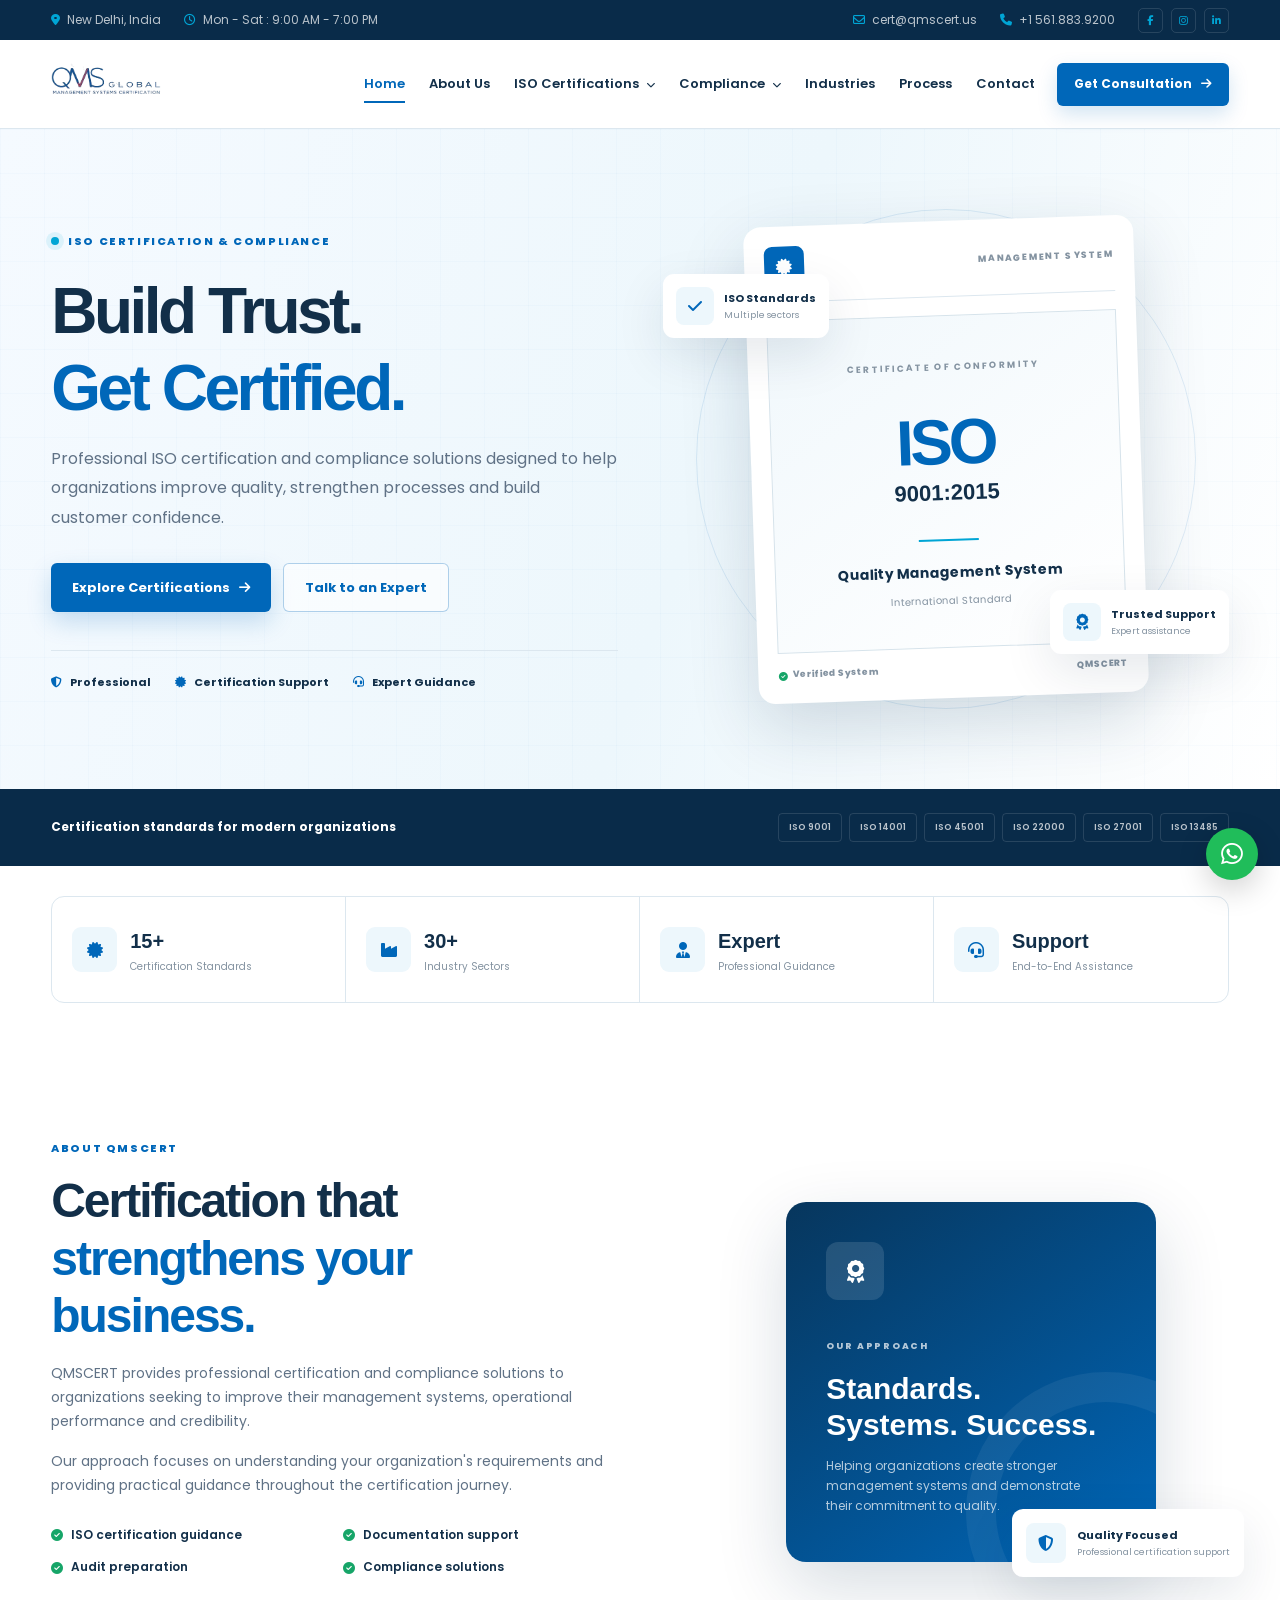
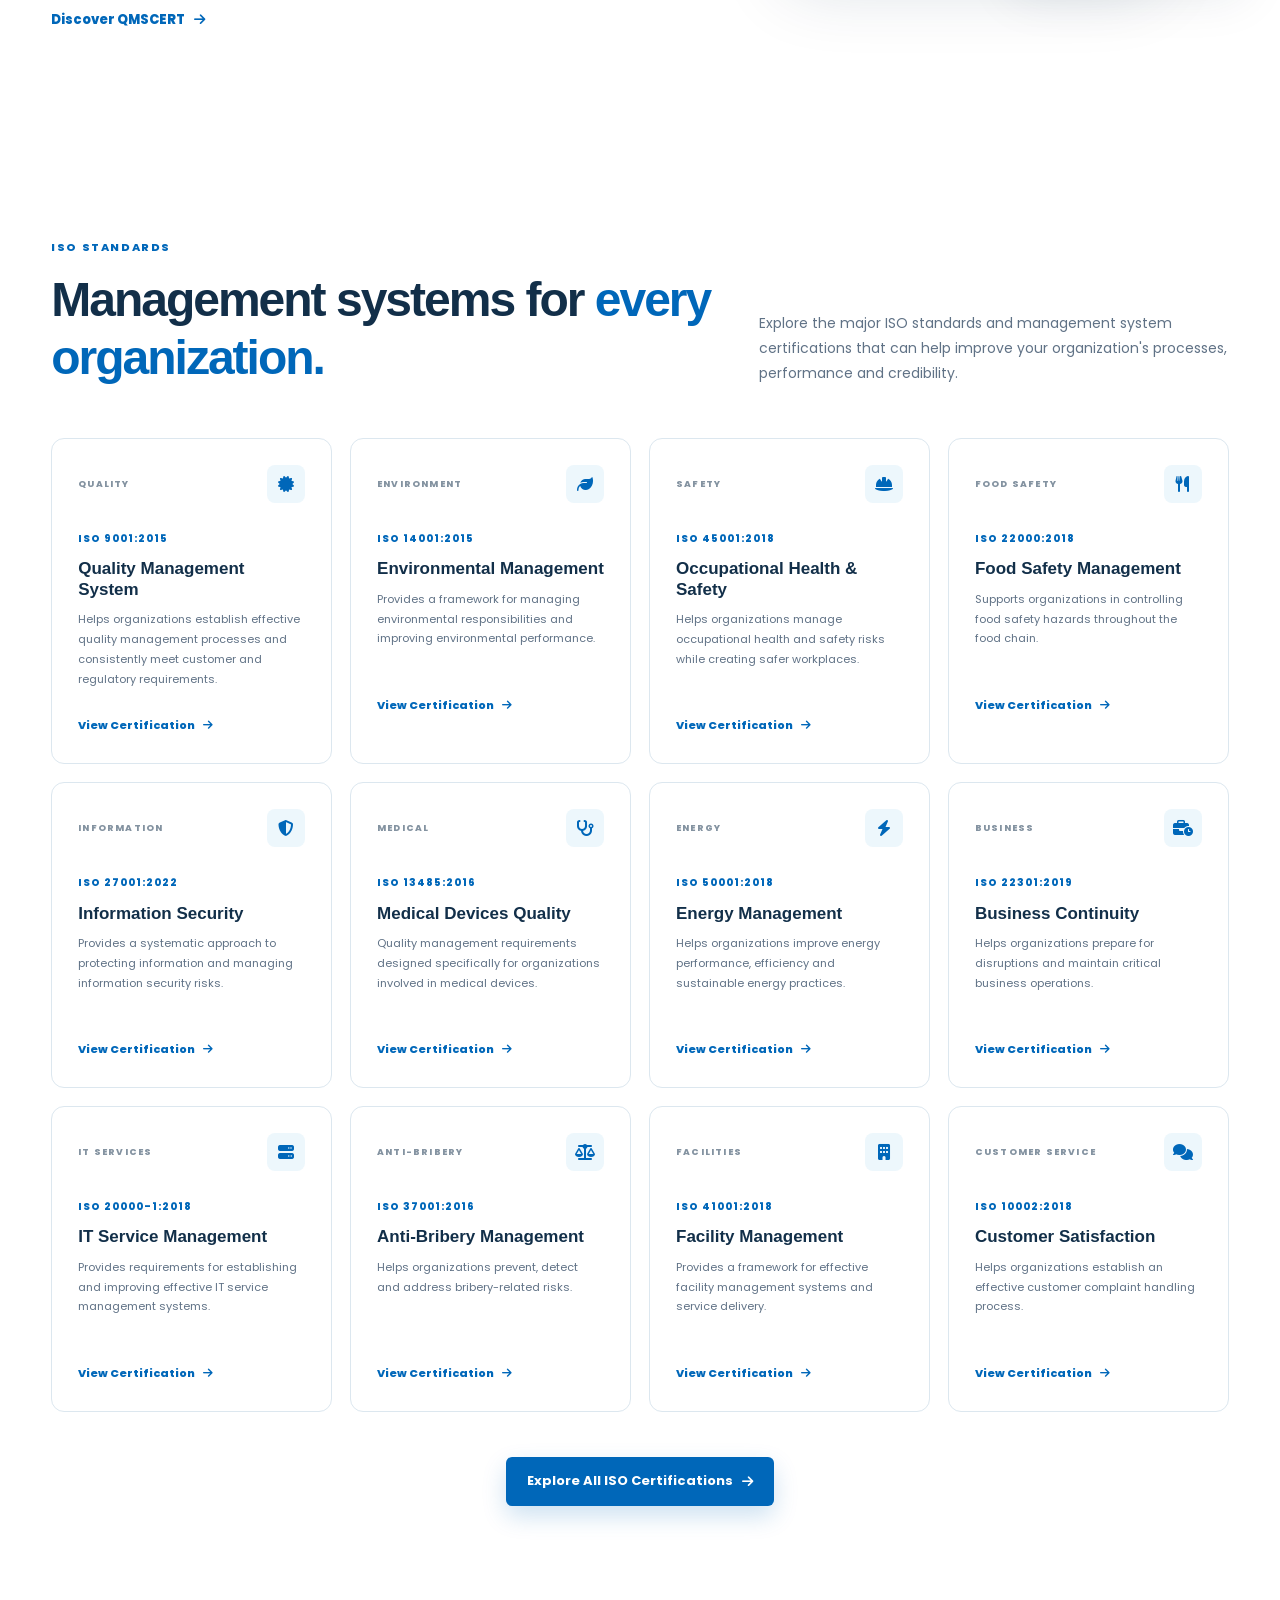
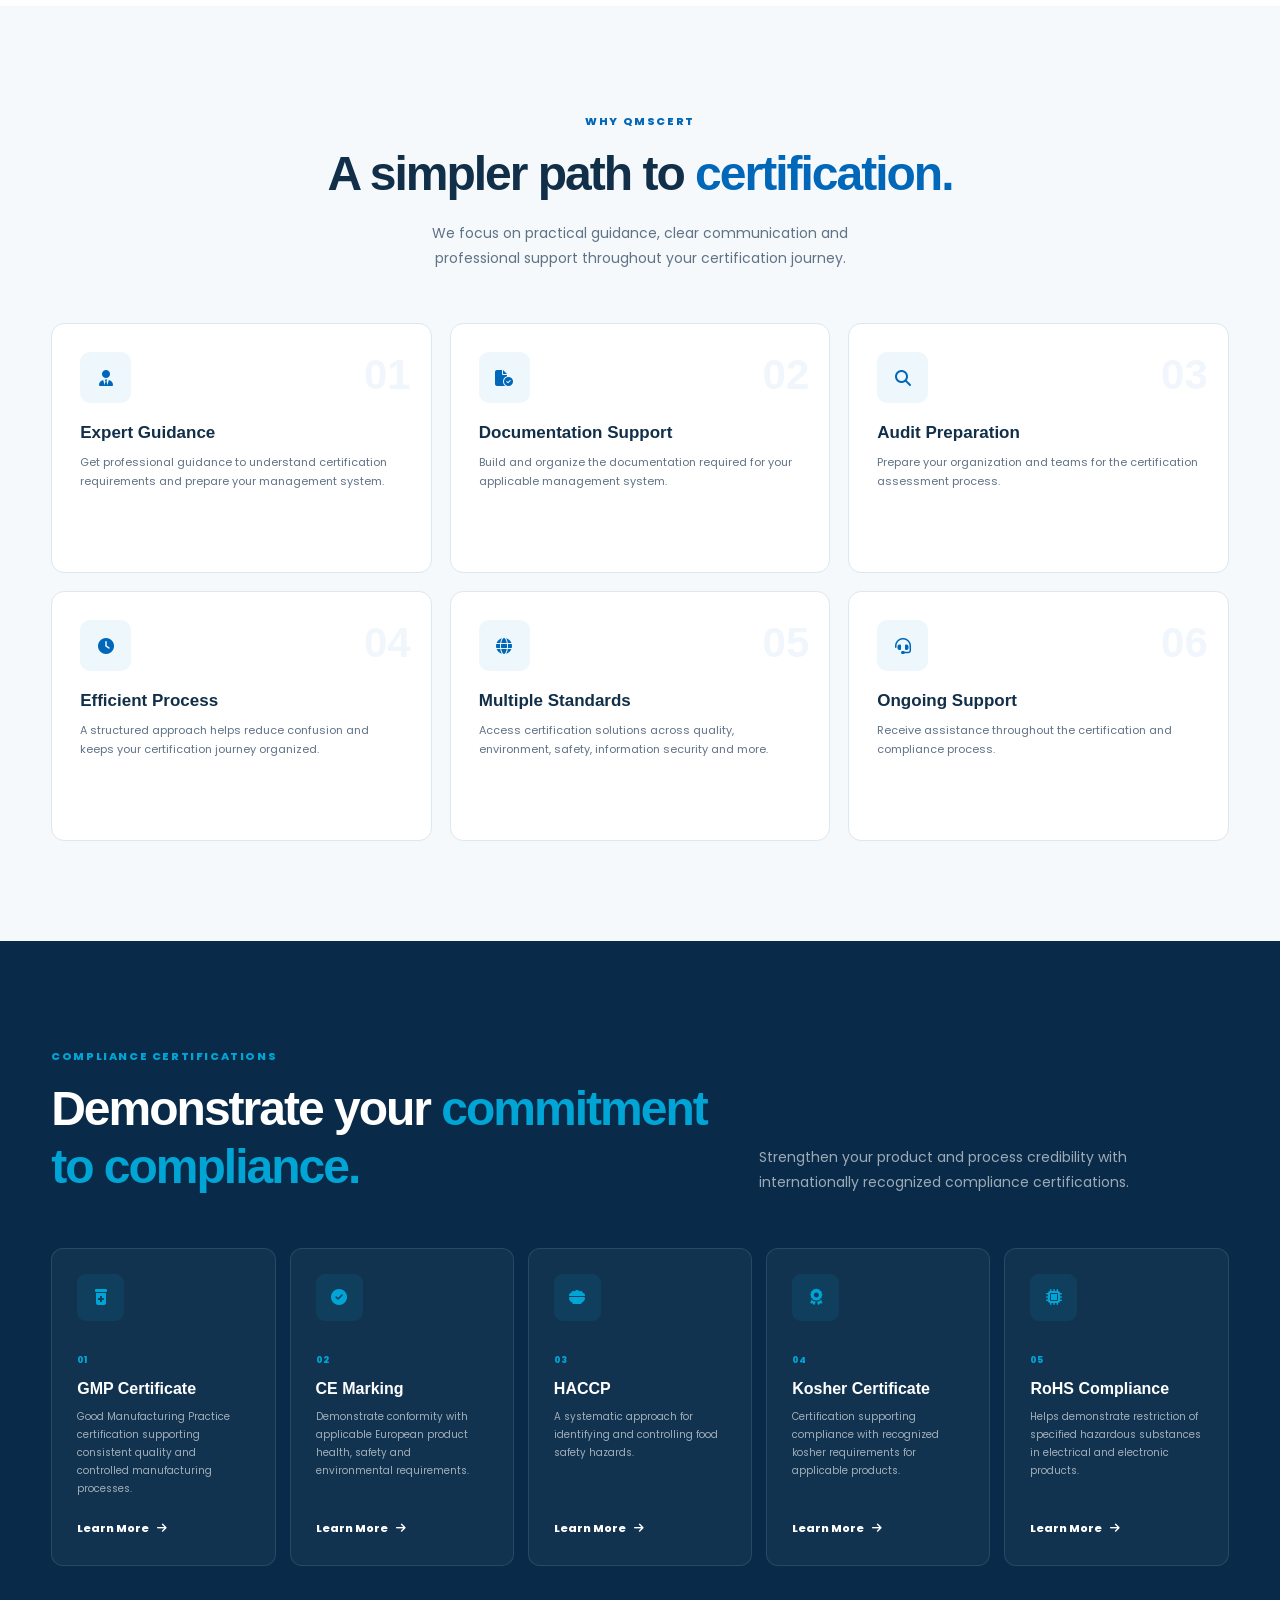
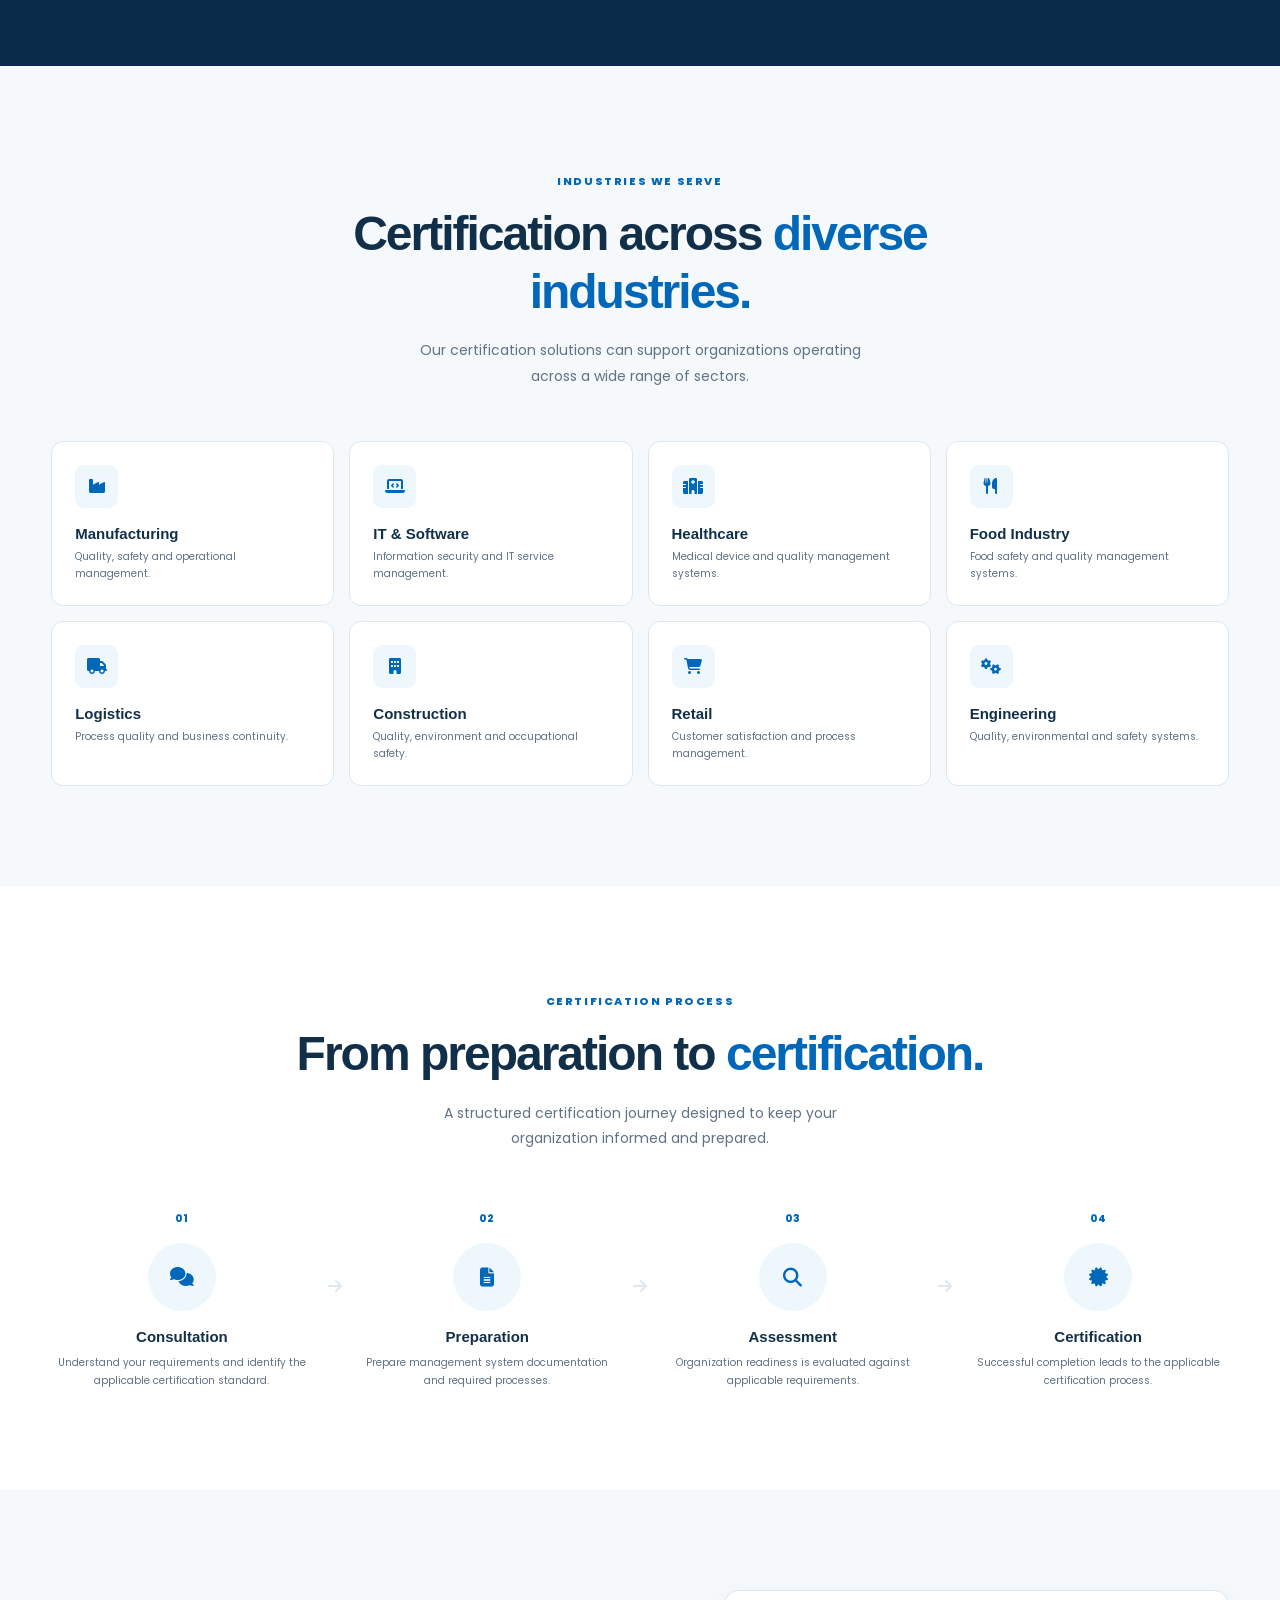
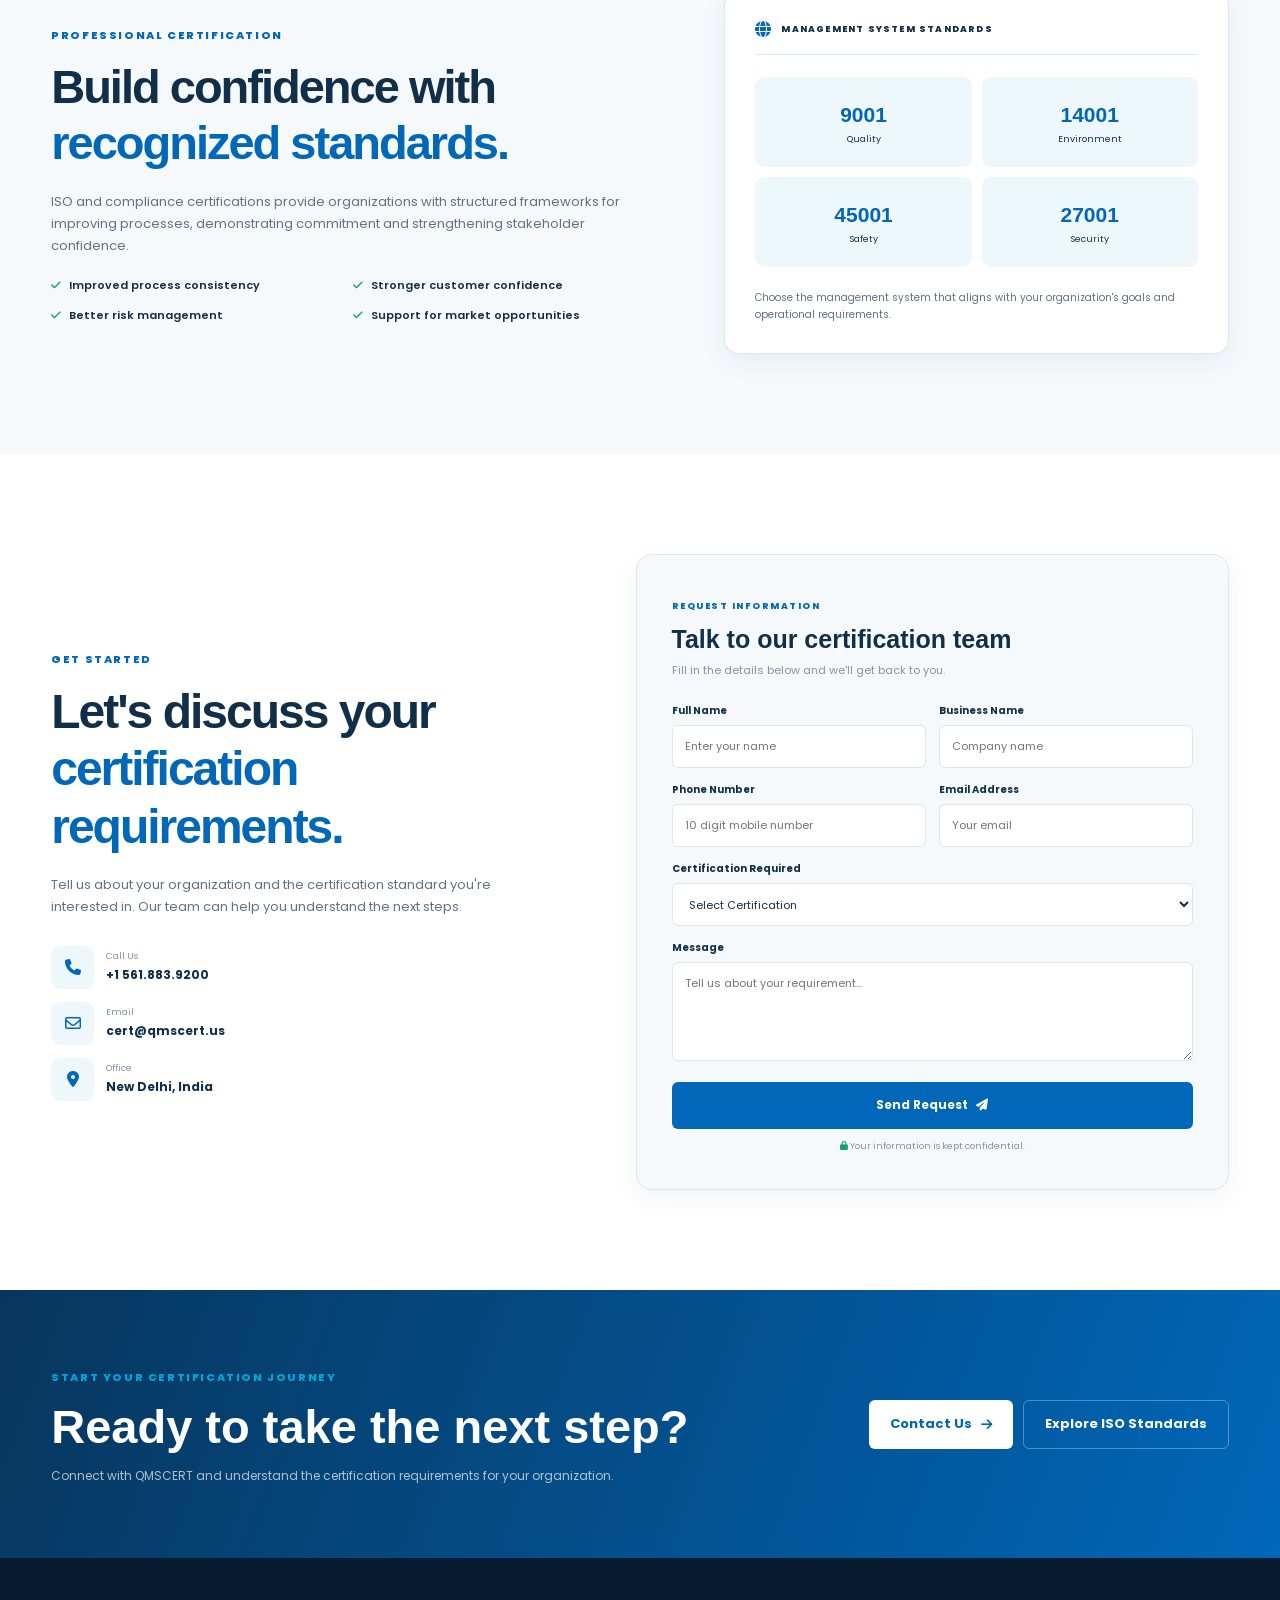
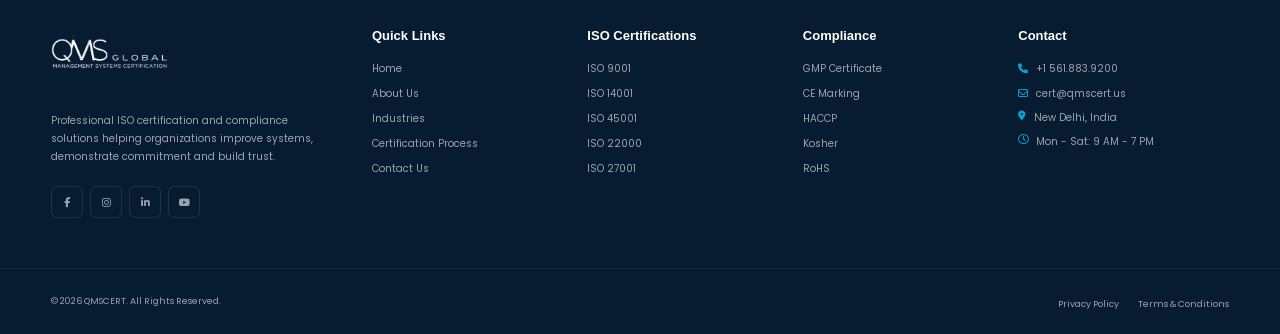
==== index.html @ ec342d56 "qmscert website" ====
<!doctype html>
<html lang="en">

<head>
  <meta charset="UTF-8" />
  <meta name="viewport" content="width=device-width, initial-scale=1.0" />

  <title>QMSCERT | ISO Certification Services</title>

  <meta name="description"
    content="QMSCERT provides professional ISO certification and compliance certification services for organizations across industries." />

  <!-- Google Fonts - Poppins -->
  <link rel="preconnect" href="https://fonts.googleapis.com" />
  <link rel="preconnect" href="https://fonts.gstatic.com" crossorigin />

  <link
    href="https://fonts.googleapis.com/css2?family=Poppins:wght@300;400;500;600;700;800&display=swap"
    rel="stylesheet"
  />

  <!-- Font Awesome -->
  <link rel="stylesheet" href="https://cdnjs.cloudflare.com/ajax/libs/font-awesome/6.6.0/css/all.min.css" />

  <!-- CSS -->
  <link rel="stylesheet" href="css/style.css" />
</head>

<body>
  <!-- =====================================================
     TOP BAR
===================================================== -->

  <div class="topbar">
    <div class="container topbar-inner">
      <div class="topbar-left">
        <span>
          <i class="fa-solid fa-location-dot"></i>
          New Delhi, India
        </span>

        <span>
          <i class="fa-regular fa-clock"></i>
          Mon - Sat : 9:00 AM - 7:00 PM
        </span>
      </div>

      <div class="topbar-right">
        <a href="mailto:cert@qmscert.us">
          <i class="fa-regular fa-envelope"></i>
          cert@qmscert.us
        </a>

        <a href="tel:+1561.883.9200">
          <i class="fa-solid fa-phone"></i>
          +1 561.883.9200
        </a>

        <div class="social-links">
          <a href="#"><i class="fa-brands fa-facebook-f"></i></a>
          <a href="#"><i class="fa-brands fa-instagram"></i></a>
          <a href="#"><i class="fa-brands fa-linkedin-in"></i></a>
        </div>
      </div>
    </div>
  </div>

  <!-- =====================================================
     HEADER
===================================================== -->

  <header class="header">
    <div class="container navbar">
      <!-- LOGO IMAGE ONLY -->
      <a href="index.html" class="brand">
        <img src="images/logo.png" alt="QMSCERT" />
      </a>

      <!-- DESKTOP NAVIGATION -->

      <nav class="nav-menu" id="navMenu">
        <a href="index.html" class="nav-link active"> Home </a>

        <a href="about.html" class="nav-link"> About Us </a>

        <!-- ISO DROPDOWN -->

        <div class="nav-dropdown">
          <button class="dropdown-toggle">
            ISO Certifications
            <i class="fa-solid fa-chevron-down"></i>
          </button>

          <div class="dropdown-menu">
            <a href="iso-9001.html">
              <i class="fa-solid fa-certificate"></i>
              ISO 9001:2015
            </a>

            <a href="iso-14001.html">
              <i class="fa-solid fa-leaf"></i>
              ISO 14001:2015
            </a>

            <a href="iso-45001.html">
              <i class="fa-solid fa-helmet-safety"></i>
              ISO 45001:2018
            </a>

            <a href="iso-22000.html">
              <i class="fa-solid fa-utensils"></i>
              ISO 22000:2018
            </a>

            <a href="iso-27001.html">
              <i class="fa-solid fa-shield-halved"></i>
              ISO 27001:2022
            </a>

            <a href="iso-13485.html">
              <i class="fa-solid fa-stethoscope"></i>
              ISO 13485:2016
            </a>

            <a href="iso-50001.html">
              <i class="fa-solid fa-bolt"></i>
              ISO 50001:2018
            </a>

            <a href="iso-22301.html">
              <i class="fa-solid fa-business-time"></i>
              ISO 22301:2019
            </a>

            <a href="iso-20000.html">
              <i class="fa-solid fa-server"></i>
              ISO 20000-1:2018
            </a>

            <a href="iso-37001.html">
              <i class="fa-solid fa-scale-balanced"></i>
              ISO 37001:2016
            </a>

            <a href="iso-41001.html">
              <i class="fa-solid fa-building"></i>
              ISO 41001:2018
            </a>

            <a href="iso-10002.html">
              <i class="fa-solid fa-comments"></i>
              ISO 10002:2018
            </a>

            <a href="iso-9001.html" class="dropdown-all">
              View All Certifications
              <i class="fa-solid fa-arrow-right"></i>
            </a>
          </div>
        </div>

        <!-- COMPLIANCE -->

        <div class="nav-dropdown">
          <button class="dropdown-toggle">
            Compliance
            <i class="fa-solid fa-chevron-down"></i>
          </button>

          <div class="dropdown-menu">
            <a href="gmp.html">
              <i class="fa-solid fa-prescription-bottle-medical"></i>
              GMP Certificate
            </a>

            <a href="ce-marking.html">
              <i class="fa-solid fa-circle-check"></i>
              CE Marking
            </a>

            <a href="haccp.html">
              <i class="fa-solid fa-bowl-food"></i>
              HACCP Certification
            </a>

            <a href="kosher.html">
              <i class="fa-solid fa-award"></i>
              Kosher Certificate
            </a>

            <a href="rohs.html">
              <i class="fa-solid fa-microchip"></i>
              RoHS Compliance
            </a>
          </div>
        </div>

        <a href="industries.html" class="nav-link"> Industries </a>

        <a href="process.html" class="nav-link"> Process </a>

        <a href="contact.html" class="nav-link"> Contact </a>

        <a href="#consultation" class="nav-btn">
          Get Consultation
          <i class="fa-solid fa-arrow-right"></i>
        </a>
      </nav>

      <!-- MOBILE BUTTON -->

      <button class="menu-toggle" id="menuToggle">
        <i class="fa-solid fa-bars"></i>
      </button>
    </div>
  </header>

  <!-- =====================================================
     HERO
===================================================== -->

  <section class="hero">
    <div class="hero-pattern"></div>

    <div class="container hero-grid">
      <div class="hero-content">
        <span class="eyebrow">
          <span class="eyebrow-dot"></span>
          ISO Certification & Compliance
        </span>

        <h1>
          Build Trust.
          <span>Get Certified.</span>
        </h1>

        <p>
          Professional ISO certification and compliance solutions designed to
          help organizations improve quality, strengthen processes and build
          customer confidence.
        </p>

        <div class="hero-buttons">
          <a href="#certifications" class="btn btn-primary">
            Explore Certifications
            <i class="fa-solid fa-arrow-right"></i>
          </a>

          <a href="#consultation" class="btn btn-outline">
            Talk to an Expert
          </a>
        </div>

        <div class="hero-trust">
          <div>
            <i class="fa-solid fa-shield-halved"></i>
            <span>Professional</span>
          </div>

          <div>
            <i class="fa-solid fa-certificate"></i>
            <span>Certification Support</span>
          </div>

          <div>
            <i class="fa-solid fa-headset"></i>
            <span>Expert Guidance</span>
          </div>
        </div>
      </div>

      <!-- HERO VISUAL -->

      <div class="hero-visual">
        <div class="hero-ring ring-one"></div>
        <div class="hero-ring ring-two"></div>

        <div class="certificate-visual">
          <div class="certificate-header">
            <div class="certificate-mark">
              <i class="fa-solid fa-certificate"></i>
            </div>

            <span>MANAGEMENT SYSTEM</span>
          </div>

          <div class="certificate-body">
            <small> CERTIFICATE OF CONFORMITY </small>

            <h2>ISO</h2>

            <strong>9001:2015</strong>

            <div class="certificate-divider"></div>

            <p>Quality Management System</p>

            <span> International Standard </span>
          </div>

          <div class="certificate-footer">
            <span>
              <i class="fa-solid fa-circle-check"></i>
              Verified System
            </span>

            <span> QMSCERT </span>
          </div>
        </div>

        <div class="floating-box box-one">
          <i class="fa-solid fa-check"></i>

          <div>
            <strong>ISO Standards</strong>
            <span>Multiple sectors</span>
          </div>
        </div>

        <div class="floating-box box-two">
          <i class="fa-solid fa-award"></i>

          <div>
            <strong>Trusted Support</strong>
            <span>Expert assistance</span>
          </div>
        </div>
      </div>
    </div>
  </section>

  <!-- =====================================================
     TRUST STRIP
===================================================== -->

  <section class="trust-strip">
    <div class="container trust-inner">
      <span> Certification standards for modern organizations </span>

      <div class="standard-tags">
        <span>ISO 9001</span>
        <span>ISO 14001</span>
        <span>ISO 45001</span>
        <span>ISO 22000</span>
        <span>ISO 27001</span>
        <span>ISO 13485</span>
      </div>
    </div>
  </section>

  <!-- =====================================================
     STATS
===================================================== -->

  <section class="stats">
    <div class="container stats-grid">
      <div class="stat-card">
        <div class="stat-icon">
          <i class="fa-solid fa-certificate"></i>
        </div>

        <div>
          <strong>15+</strong>
          <span>Certification Standards</span>
        </div>
      </div>

      <div class="stat-card">
        <div class="stat-icon">
          <i class="fa-solid fa-industry"></i>
        </div>

        <div>
          <strong>30+</strong>
          <span>Industry Sectors</span>
        </div>
      </div>

      <div class="stat-card">
        <div class="stat-icon">
          <i class="fa-solid fa-user-tie"></i>
        </div>

        <div>
          <strong>Expert</strong>
          <span>Professional Guidance</span>
        </div>
      </div>

      <div class="stat-card">
        <div class="stat-icon">
          <i class="fa-solid fa-headset"></i>
        </div>

        <div>
          <strong>Support</strong>
          <span>End-to-End Assistance</span>
        </div>
      </div>
    </div>
  </section>

  <!-- =====================================================
     ABOUT INTRO
===================================================== -->

  <section class="about-intro">
    <div class="container about-grid">
      <div class="about-content">
        <span class="section-label"> About QMSCERT </span>

        <h2>
          Certification that
          <span>strengthens your business.</span>
        </h2>

        <p>
          QMSCERT provides professional certification and compliance solutions
          to organizations seeking to improve their management systems,
          operational performance and credibility.
        </p>

        <p>
          Our approach focuses on understanding your organization's
          requirements and providing practical guidance throughout the
          certification journey.
        </p>

        <div class="check-list">
          <div>
            <i class="fa-solid fa-circle-check"></i>
            ISO certification guidance
          </div>

          <div>
            <i class="fa-solid fa-circle-check"></i>
            Documentation support
          </div>

          <div>
            <i class="fa-solid fa-circle-check"></i>
            Audit preparation
          </div>

          <div>
            <i class="fa-solid fa-circle-check"></i>
            Compliance solutions
          </div>
        </div>

        <a href="about.html" class="text-btn">
          Discover QMSCERT
          <i class="fa-solid fa-arrow-right"></i>
        </a>
      </div>

      <div class="about-visual">
        <div class="about-card">
          <div class="about-card-icon">
            <i class="fa-solid fa-award"></i>
          </div>

          <span>OUR APPROACH</span>

          <h3>Standards. Systems. Success.</h3>

          <p>
            Helping organizations create stronger management systems and
            demonstrate their commitment to quality.
          </p>
        </div>

        <div class="about-small-card">
          <i class="fa-solid fa-shield-halved"></i>

          <div>
            <strong>Quality Focused</strong>
            <span>Professional certification support</span>
          </div>
        </div>
      </div>
    </div>
  </section>

  <!-- =====================================================
     ISO CERTIFICATIONS
===================================================== -->

  <section class="certifications" id="certifications">
    <div class="container">
      <div class="section-heading">
        <div>
          <span class="section-label"> ISO Standards </span>

          <h2>
            Management systems for
            <span>every organization.</span>
          </h2>
        </div>

        <p>
          Explore the major ISO standards and management system certifications
          that can help improve your organization's processes, performance and
          credibility.
        </p>
      </div>

      <div class="cert-grid">
        <!-- ISO 9001 -->

        <article class="cert-card">
          <div class="cert-top">
            <span>QUALITY</span>
            <i class="fa-solid fa-certificate"></i>
          </div>

          <span class="cert-code">ISO 9001:2015</span>

          <h3>Quality Management System</h3>

          <p>
            Helps organizations establish effective quality management
            processes and consistently meet customer and regulatory
            requirements.
          </p>

          <a href="iso-9001.html">
            View Certification
            <i class="fa-solid fa-arrow-right"></i>
          </a>
        </article>

        <!-- ISO 14001 -->

        <article class="cert-card">
          <div class="cert-top">
            <span>ENVIRONMENT</span>
            <i class="fa-solid fa-leaf"></i>
          </div>

          <span class="cert-code">ISO 14001:2015</span>

          <h3>Environmental Management</h3>

          <p>
            Provides a framework for managing environmental responsibilities
            and improving environmental performance.
          </p>

          <a href="iso-14001.html">
            View Certification
            <i class="fa-solid fa-arrow-right"></i>
          </a>
        </article>

        <!-- ISO 45001 -->

        <article class="cert-card">
          <div class="cert-top">
            <span>SAFETY</span>
            <i class="fa-solid fa-helmet-safety"></i>
          </div>

          <span class="cert-code">ISO 45001:2018</span>

          <h3>Occupational Health & Safety</h3>

          <p>
            Helps organizations manage occupational health and safety risks
            while creating safer workplaces.
          </p>

          <a href="iso-45001.html">
            View Certification
            <i class="fa-solid fa-arrow-right"></i>
          </a>
        </article>

        <!-- ISO 22000 -->

        <article class="cert-card">
          <div class="cert-top">
            <span>FOOD SAFETY</span>
            <i class="fa-solid fa-utensils"></i>
          </div>

          <span class="cert-code">ISO 22000:2018</span>

          <h3>Food Safety Management</h3>

          <p>
            Supports organizations in controlling food safety hazards
            throughout the food chain.
          </p>

          <a href="iso-22000.html">
            View Certification
            <i class="fa-solid fa-arrow-right"></i>
          </a>
        </article>

        <!-- ISO 27001 -->

        <article class="cert-card">
          <div class="cert-top">
            <span>INFORMATION</span>
            <i class="fa-solid fa-shield-halved"></i>
          </div>

          <span class="cert-code">ISO 27001:2022</span>

          <h3>Information Security</h3>

          <p>
            Provides a systematic approach to protecting information and
            managing information security risks.
          </p>

          <a href="iso-27001.html">
            View Certification
            <i class="fa-solid fa-arrow-right"></i>
          </a>
        </article>

        <!-- ISO 13485 -->

        <article class="cert-card">
          <div class="cert-top">
            <span>MEDICAL</span>
            <i class="fa-solid fa-stethoscope"></i>
          </div>

          <span class="cert-code">ISO 13485:2016</span>

          <h3>Medical Devices Quality</h3>

          <p>
            Quality management requirements designed specifically for
            organizations involved in medical devices.
          </p>

          <a href="iso-13485.html">
            View Certification
            <i class="fa-solid fa-arrow-right"></i>
          </a>
        </article>

        <!-- ISO 50001 -->

        <article class="cert-card">
          <div class="cert-top">
            <span>ENERGY</span>
            <i class="fa-solid fa-bolt"></i>
          </div>

          <span class="cert-code">ISO 50001:2018</span>

          <h3>Energy Management</h3>

          <p>
            Helps organizations improve energy performance, efficiency and
            sustainable energy practices.
          </p>

          <a href="iso-50001.html">
            View Certification
            <i class="fa-solid fa-arrow-right"></i>
          </a>
        </article>

        <!-- ISO 22301 -->

        <article class="cert-card">
          <div class="cert-top">
            <span>BUSINESS</span>
            <i class="fa-solid fa-business-time"></i>
          </div>

          <span class="cert-code">ISO 22301:2019</span>

          <h3>Business Continuity</h3>

          <p>
            Helps organizations prepare for disruptions and maintain critical
            business operations.
          </p>

          <a href="iso-22301.html">
            View Certification
            <i class="fa-solid fa-arrow-right"></i>
          </a>
        </article>

        <!-- ISO 20000 -->

        <article class="cert-card">
          <div class="cert-top">
            <span>IT SERVICES</span>
            <i class="fa-solid fa-server"></i>
          </div>

          <span class="cert-code">ISO 20000-1:2018</span>

          <h3>IT Service Management</h3>

          <p>
            Provides requirements for establishing and improving effective IT
            service management systems.
          </p>

          <a href="iso-20000.html">
            View Certification
            <i class="fa-solid fa-arrow-right"></i>
          </a>
        </article>

        <!-- ISO 37001 -->

        <article class="cert-card">
          <div class="cert-top">
            <span>ANTI-BRIBERY</span>
            <i class="fa-solid fa-scale-balanced"></i>
          </div>

          <span class="cert-code">ISO 37001:2016</span>

          <h3>Anti-Bribery Management</h3>

          <p>
            Helps organizations prevent, detect and address bribery-related
            risks.
          </p>

          <a href="iso-37001.html">
            View Certification
            <i class="fa-solid fa-arrow-right"></i>
          </a>
        </article>

        <!-- ISO 41001 -->

        <article class="cert-card">
          <div class="cert-top">
            <span>FACILITIES</span>
            <i class="fa-solid fa-building"></i>
          </div>

          <span class="cert-code">ISO 41001:2018</span>

          <h3>Facility Management</h3>

          <p>
            Provides a framework for effective facility management systems and
            service delivery.
          </p>

          <a href="iso-41001.html">
            View Certification
            <i class="fa-solid fa-arrow-right"></i>
          </a>
        </article>

        <!-- ISO 10002 -->

        <article class="cert-card">
          <div class="cert-top">
            <span>CUSTOMER SERVICE</span>
            <i class="fa-solid fa-comments"></i>
          </div>

          <span class="cert-code">ISO 10002:2018</span>

          <h3>Customer Satisfaction</h3>

          <p>
            Helps organizations establish an effective customer complaint
            handling process.
          </p>

          <a href="iso-10002.html">
            View Certification
            <i class="fa-solid fa-arrow-right"></i>
          </a>
        </article>
      </div>

      <div class="center-button">
        <a href="iso-certifications.html" class="btn btn-primary">
          Explore All ISO Certifications
          <i class="fa-solid fa-arrow-right"></i>
        </a>
      </div>
    </div>
  </section>

  <!-- =====================================================
     WHY CHOOSE US
===================================================== -->

  <section class="why-us">
    <div class="container">
      <div class="section-heading center">
        <span class="section-label"> Why QMSCERT </span>

        <h2>
          A simpler path to
          <span>certification.</span>
        </h2>

        <p>
          We focus on practical guidance, clear communication and professional
          support throughout your certification journey.
        </p>
      </div>

      <div class="why-grid">
        <div class="why-card">
          <span class="number">01</span>

          <div class="why-icon">
            <i class="fa-solid fa-user-tie"></i>
          </div>

          <h3>Expert Guidance</h3>

          <p>
            Get professional guidance to understand certification requirements
            and prepare your management system.
          </p>
        </div>

        <div class="why-card">
          <span class="number">02</span>

          <div class="why-icon">
            <i class="fa-solid fa-file-circle-check"></i>
          </div>

          <h3>Documentation Support</h3>

          <p>
            Build and organize the documentation required for your applicable
            management system.
          </p>
        </div>

        <div class="why-card">
          <span class="number">03</span>

          <div class="why-icon">
            <i class="fa-solid fa-magnifying-glass"></i>
          </div>

          <h3>Audit Preparation</h3>

          <p>
            Prepare your organization and teams for the certification
            assessment process.
          </p>
        </div>

        <div class="why-card">
          <span class="number">04</span>

          <div class="why-icon">
            <i class="fa-solid fa-clock"></i>
          </div>

          <h3>Efficient Process</h3>

          <p>
            A structured approach helps reduce confusion and keeps your
            certification journey organized.
          </p>
        </div>

        <div class="why-card">
          <span class="number">05</span>

          <div class="why-icon">
            <i class="fa-solid fa-globe"></i>
          </div>

          <h3>Multiple Standards</h3>

          <p>
            Access certification solutions across quality, environment,
            safety, information security and more.
          </p>
        </div>

        <div class="why-card">
          <span class="number">06</span>

          <div class="why-icon">
            <i class="fa-solid fa-headset"></i>
          </div>

          <h3>Ongoing Support</h3>

          <p>
            Receive assistance throughout the certification and compliance
            process.
          </p>
        </div>
      </div>
    </div>
  </section>

  <!-- =====================================================
     COMPLIANCE CERTIFICATIONS
===================================================== -->

  <section class="compliance">
    <div class="container">
      <div class="section-heading">
        <div>
          <span class="section-label"> Compliance Certifications </span>

          <h2>
            Demonstrate your
            <span>commitment to compliance.</span>
          </h2>
        </div>

        <p>
          Strengthen your product and process credibility with internationally
          recognized compliance certifications.
        </p>
      </div>

      <div class="compliance-grid">
        <div class="compliance-card">
          <div class="compliance-icon">
            <i class="fa-solid fa-prescription-bottle-medical"></i>
          </div>

          <span>01</span>

          <h3>GMP Certificate</h3>

          <p>
            Good Manufacturing Practice certification supporting consistent
            quality and controlled manufacturing processes.
          </p>

          <a href="gmp.html">
            Learn More
            <i class="fa-solid fa-arrow-right"></i>
          </a>
        </div>

        <div class="compliance-card">
          <div class="compliance-icon">
            <i class="fa-solid fa-circle-check"></i>
          </div>

          <span>02</span>

          <h3>CE Marking</h3>

          <p>
            Demonstrate conformity with applicable European product health,
            safety and environmental requirements.
          </p>

          <a href="ce-marking.html">
            Learn More
            <i class="fa-solid fa-arrow-right"></i>
          </a>
        </div>

        <div class="compliance-card">
          <div class="compliance-icon">
            <i class="fa-solid fa-bowl-food"></i>
          </div>

          <span>03</span>

          <h3>HACCP</h3>

          <p>
            A systematic approach for identifying and controlling food safety
            hazards.
          </p>

          <a href="haccp.html">
            Learn More
            <i class="fa-solid fa-arrow-right"></i>
          </a>
        </div>

        <div class="compliance-card">
          <div class="compliance-icon">
            <i class="fa-solid fa-award"></i>
          </div>

          <span>04</span>

          <h3>Kosher Certificate</h3>

          <p>
            Certification supporting compliance with recognized kosher
            requirements for applicable products.
          </p>

          <a href="kosher.html">
            Learn More
            <i class="fa-solid fa-arrow-right"></i>
          </a>
        </div>

        <div class="compliance-card">
          <div class="compliance-icon">
            <i class="fa-solid fa-microchip"></i>
          </div>

          <span>05</span>

          <h3>RoHS Compliance</h3>

          <p>
            Helps demonstrate restriction of specified hazardous substances in
            electrical and electronic products.
          </p>

          <a href="rohs.html">
            Learn More
            <i class="fa-solid fa-arrow-right"></i>
          </a>
        </div>
      </div>
    </div>
  </section>

  <!-- =====================================================
     INDUSTRIES
===================================================== -->

  <section class="industries">
    <div class="container">
      <div class="section-heading center">
        <span class="section-label"> Industries We Serve </span>

        <h2>
          Certification across
          <span>diverse industries.</span>
        </h2>

        <p>
          Our certification solutions can support organizations operating
          across a wide range of sectors.
        </p>
      </div>

      <div class="industry-grid">
        <div class="industry-card">
          <i class="fa-solid fa-industry"></i>
          <h3>Manufacturing</h3>
          <p>Quality, safety and operational management.</p>
        </div>

        <div class="industry-card">
          <i class="fa-solid fa-laptop-code"></i>
          <h3>IT & Software</h3>
          <p>Information security and IT service management.</p>
        </div>

        <div class="industry-card">
          <i class="fa-solid fa-hospital"></i>
          <h3>Healthcare</h3>
          <p>Medical device and quality management systems.</p>
        </div>

        <div class="industry-card">
          <i class="fa-solid fa-utensils"></i>
          <h3>Food Industry</h3>
          <p>Food safety and quality management systems.</p>
        </div>

        <div class="industry-card">
          <i class="fa-solid fa-truck"></i>
          <h3>Logistics</h3>
          <p>Process quality and business continuity.</p>
        </div>

        <div class="industry-card">
          <i class="fa-solid fa-building"></i>
          <h3>Construction</h3>
          <p>Quality, environment and occupational safety.</p>
        </div>

        <div class="industry-card">
          <i class="fa-solid fa-cart-shopping"></i>
          <h3>Retail</h3>
          <p>Customer satisfaction and process management.</p>
        </div>

        <div class="industry-card">
          <i class="fa-solid fa-gears"></i>
          <h3>Engineering</h3>
          <p>Quality, environmental and safety systems.</p>
        </div>
      </div>
    </div>
  </section>

  <!-- =====================================================
     PROCESS
===================================================== -->

  <section class="process">
    <div class="container">
      <div class="section-heading center">
        <span class="section-label"> Certification Process </span>

        <h2>
          From preparation to
          <span>certification.</span>
        </h2>

        <p>
          A structured certification journey designed to keep your
          organization informed and prepared.
        </p>
      </div>

      <div class="process-grid">
        <div class="process-step">
          <span>01</span>

          <div class="process-icon">
            <i class="fa-solid fa-comments"></i>
          </div>

          <h3>Consultation</h3>

          <p>
            Understand your requirements and identify the applicable
            certification standard.
          </p>
        </div>

        <div class="process-arrow">
          <i class="fa-solid fa-arrow-right"></i>
        </div>

        <div class="process-step">
          <span>02</span>

          <div class="process-icon">
            <i class="fa-solid fa-file-lines"></i>
          </div>

          <h3>Preparation</h3>

          <p>
            Prepare management system documentation and required processes.
          </p>
        </div>

        <div class="process-arrow">
          <i class="fa-solid fa-arrow-right"></i>
        </div>

        <div class="process-step">
          <span>03</span>

          <div class="process-icon">
            <i class="fa-solid fa-magnifying-glass"></i>
          </div>

          <h3>Assessment</h3>

          <p>
            Organization readiness is evaluated against applicable
            requirements.
          </p>
        </div>

        <div class="process-arrow">
          <i class="fa-solid fa-arrow-right"></i>
        </div>

        <div class="process-step">
          <span>04</span>

          <div class="process-icon">
            <i class="fa-solid fa-certificate"></i>
          </div>

          <h3>Certification</h3>

          <p>
            Successful completion leads to the applicable certification
            process.
          </p>
        </div>
      </div>
    </div>
  </section>

  <!-- =====================================================
     RECOGNITION / CREDIBILITY
===================================================== -->

  <section class="recognition">
    <div class="container recognition-grid">
      <div>
        <span class="section-label"> Professional Certification </span>

        <h2>
          Build confidence with
          <span>recognized standards.</span>
        </h2>

        <p>
          ISO and compliance certifications provide organizations with
          structured frameworks for improving processes, demonstrating
          commitment and strengthening stakeholder confidence.
        </p>

        <div class="recognition-list">
          <div>
            <i class="fa-solid fa-check"></i>
            Improved process consistency
          </div>

          <div>
            <i class="fa-solid fa-check"></i>
            Stronger customer confidence
          </div>

          <div>
            <i class="fa-solid fa-check"></i>
            Better risk management
          </div>

          <div>
            <i class="fa-solid fa-check"></i>
            Support for market opportunities
          </div>
        </div>
      </div>

      <div class="recognition-box">
        <div class="recognition-heading">
          <i class="fa-solid fa-globe"></i>
          <span>MANAGEMENT SYSTEM STANDARDS</span>
        </div>

        <div class="recognition-items">
          <div>
            <strong>9001</strong>
            <small>Quality</small>
          </div>

          <div>
            <strong>14001</strong>
            <small>Environment</small>
          </div>

          <div>
            <strong>45001</strong>
            <small>Safety</small>
          </div>

          <div>
            <strong>27001</strong>
            <small>Security</small>
          </div>
        </div>

        <p>
          Choose the management system that aligns with your organization's
          goals and operational requirements.
        </p>
      </div>
    </div>
  </section>

  <!-- =====================================================
     CONSULTATION
===================================================== -->

  <section class="consultation" id="consultation">
    <div class="container consultation-grid">
      <div class="consultation-content">
        <span class="section-label"> Get Started </span>

        <h2>
          Let's discuss your
          <span>certification requirements.</span>
        </h2>

        <p>
          Tell us about your organization and the certification standard
          you're interested in. Our team can help you understand the next
          steps.
        </p>

        <div class="contact-info">
          <div>
            <span class="contact-icon">
              <i class="fa-solid fa-phone"></i>
            </span>

            <div>
              <small>Call Us</small>
              <strong> +1 561.883.9200</strong>
            </div>
          </div>

          <div>
            <span class="contact-icon">
              <i class="fa-regular fa-envelope"></i>
            </span>

            <div>
              <small>Email</small>
              <strong>cert@qmscert.us</strong>
            </div>
          </div>

          <div>
            <span class="contact-icon">
              <i class="fa-solid fa-location-dot"></i>
            </span>

            <div>
              <small>Office</small>
              <strong>New Delhi, India</strong>
            </div>
          </div>
        </div>
      </div>

      <!-- FORM -->

      <div class="form-card">
        <div class="form-heading">
          <span>REQUEST INFORMATION</span>

          <h3>Talk to our certification team</h3>

          <p>Fill in the details below and we'll get back to you.</p>
        </div>

        <form id="consultationForm">
          <div class="form-row">
            <div class="form-group">
              <label> Full Name </label>

              <input type="text" name="name" placeholder="Enter your name" required />
            </div>

            <div class="form-group">
              <label> Business Name </label>

              <input type="text" name="business" placeholder="Company name" required />
            </div>
          </div>

          <div class="form-row">
            <div class="form-group">
              <label> Phone Number </label>

              <input type="tel" name="phone" placeholder="10 digit mobile number" maxlength="10" required />
            </div>

            <div class="form-group">
              <label> Email Address </label>

              <input type="email" name="email" placeholder="Your email" required />
            </div>
          </div>

          <div class="form-group">
            <label> Certification Required </label>

            <select name="certificate" required>
              <option value="">Select Certification</option>

              <option>ISO 9001:2015</option>
              <option>ISO 14001:2015</option>
              <option>ISO 45001:2018</option>
              <option>ISO 22000:2018</option>
              <option>ISO 27001:2022</option>
              <option>ISO 13485:2016</option>
              <option>ISO 50001:2018</option>
              <option>ISO 22301:2019</option>
              <option>ISO 20000-1:2018</option>
              <option>ISO 37001:2016</option>
              <option>ISO 41001:2018</option>
              <option>ISO 10002:2018</option>
              <option>GMP Certificate</option>
              <option>CE Marking</option>
              <option>HACCP</option>
              <option>Kosher Certificate</option>
              <option>RoHS Compliance</option>
            </select>
          </div>

          <div class="form-group">
            <label> Message </label>

            <textarea name="message" placeholder="Tell us about your requirement..." rows="4"></textarea>
          </div>

          <button type="submit" class="form-submit">
            Send Request
            <i class="fa-solid fa-paper-plane"></i>
          </button>

          <p class="form-note">
            <i class="fa-solid fa-lock"></i>
            Your information is kept confidential.
          </p>
        </form>
      </div>
    </div>
  </section>

  <!-- =====================================================
     CTA
===================================================== -->

  <section class="cta">
    <div class="container cta-inner">
      <div>
        <span class="section-label"> Start Your Certification Journey </span>

        <h2>Ready to take the next step?</h2>

        <p>
          Connect with QMSCERT and understand the certification requirements
          for your organization.
        </p>
      </div>

      <div class="cta-buttons">
        <a href="contact.html" class="btn btn-light">
          Contact Us
          <i class="fa-solid fa-arrow-right"></i>
        </a>

        <a href="iso-certifications.html" class="btn btn-transparent">
          Explore ISO Standards
        </a>
      </div>
    </div>
  </section>

  <!-- =====================================================
     FOOTER
===================================================== -->

  <footer class="footer">
    <div class="container footer-grid">
      <div class="footer-company">
        <a href="index.html" class="footer-brand">
          <img src="images/logo.png" alt="QMSCERT" />
        </a>

        <p>
          Professional ISO certification and compliance solutions helping
          organizations improve systems, demonstrate commitment and build
          trust.
        </p>

        <div class="footer-social">
          <a href="#">
            <i class="fa-brands fa-facebook-f"></i>
          </a>

          <a href="#">
            <i class="fa-brands fa-instagram"></i>
          </a>

          <a href="#">
            <i class="fa-brands fa-linkedin-in"></i>
          </a>

          <a href="#">
            <i class="fa-brands fa-youtube"></i>
          </a>
        </div>
      </div>

      <div class="footer-column">
        <h3>Quick Links</h3>

        <a href="index.html">Home</a>
        <a href="about.html">About Us</a>
        <a href="industries.html">Industries</a>
        <a href="process.html">Certification Process</a>
        <a href="contact.html">Contact Us</a>
      </div>

      <div class="footer-column">
        <h3>ISO Certifications</h3>

        <a href="iso-9001.html">ISO 9001</a>
        <a href="iso-14001.html">ISO 14001</a>
        <a href="iso-45001.html">ISO 45001</a>
        <a href="iso-22000.html">ISO 22000</a>
        <a href="iso-27001.html">ISO 27001</a>
      </div>

      <div class="footer-column">
        <h3>Compliance</h3>

        <a href="gmp.html">GMP Certificate</a>
        <a href="ce-marking.html">CE Marking</a>
        <a href="haccp.html">HACCP</a>
        <a href="kosher.html">Kosher</a>
        <a href="rohs.html">RoHS</a>
      </div>

      <div class="footer-column footer-contact">
        <h3>Contact</h3>

        <a href="tel: +1561.883.9200">
          <i class="fa-solid fa-phone"></i>
           +1 561.883.9200
        </a>

        <a href="mailto:cert@qmscert.us">
          <i class="fa-regular fa-envelope"></i>
          cert@qmscert.us
        </a>

        <p>
          <i class="fa-solid fa-location-dot"></i>
          New Delhi, India
        </p>

        <p>
          <i class="fa-regular fa-clock"></i>
          Mon - Sat: 9 AM - 7 PM
        </p>
      </div>
    </div>

    <div class="footer-bottom">
      <div class="container footer-bottom-inner">
        <p>© 2026 QMSCERT. All Rights Reserved.</p>

        <div>
          <a href="privacy-policy.html">Privacy Policy</a>
          <a href="terms.html">Terms & Conditions</a>
        </div>
      </div>
    </div>
  </footer>

  <!-- =====================================================
     FLOATING BUTTONS
===================================================== -->

  <a href="https://wa.me/+1561.883.9200" class="whatsapp" target="_blank" aria-label="WhatsApp">
    <i class="fa-brands fa-whatsapp"></i>
  </a>

  <button class="back-top" id="backTop" aria-label="Back to top">
    <i class="fa-solid fa-arrow-up"></i>
  </button>

  <!-- =====================================================
     JAVASCRIPT
===================================================== -->
  <script src="js/script.js"></script>


</body>

</html>
---- css/style.css ----
/* =========================================================
   QMSCERT REDESIGN
   Premium Certification Website
========================================================= */

:root {
  --blue: #0067b9;
  --blue-dark: #004b88;
  --blue-deep: #07365d;
  --cyan: #00a5d5;

  --navy: #092b49;
  --dark: #122f49;

  --text: #607286;
  --muted: #8493a1;

  --white: #ffffff;
  --light: #f5f9fc;
  --light-blue: #edf7fc;

  --border: #dce7ef;

  --green: #16a568;

  --shadow-sm: 0 8px 25px rgba(9, 43, 73, 0.06);
  --shadow: 0 18px 50px rgba(9, 43, 73, 0.1);
  --shadow-lg: 0 25px 70px rgba(9, 43, 73, 0.16);

  --container: 1240px;

  --radius: 14px;

  --transition: 0.35s ease;
}

/* =========================================================
   RESET
========================================================= */

* {
  margin: 0;
  padding: 0;
  box-sizing: border-box;
}

html {
  scroll-behavior: smooth;
}

body {
  font-family: "Poppins", sans-serif;
  color: var(--text);
  line-height: 1.7;
  background: var(--white);
  overflow-x: hidden;
}

h1,
h2,
h3,
h4,
h5,
h6 {
  font-family: "Manrope", sans-serif;
  color: var(--dark);
  line-height: 1.2;
}

a {
  text-decoration: none;
  color: inherit;
}

button,
input,
select,
textarea {
  font: inherit;
}

button {
  border: 0;
  cursor: pointer;
}

img {
  display: block;
  max-width: 100%;
}

.container {
  width: min(92%, var(--container));
  margin: auto;
}

/* =========================================================
   TOP BAR
========================================================= */

.topbar {
  background: var(--navy);
  color: rgba(255, 255, 255, 0.72);
  font-size: 12px;
}

.topbar-inner {
  min-height: 40px;
  display: flex;
  justify-content: space-between;
  align-items: center;
  gap: 25px;
}

.topbar-left,
.topbar-right {
  display: flex;
  align-items: center;
  gap: 23px;
}

.topbar-left span,
.topbar-right a {
  display: flex;
  align-items: center;
  gap: 7px;
}

.topbar i {
  color: var(--cyan);
}

.topbar-right a:hover {
  color: var(--white);
}

.social-links {
  display: flex;
  gap: 8px;
}

.social-links a {
  width: 25px;
  height: 25px;
  border: 1px solid rgba(255, 255, 255, 0.12);
  border-radius: 5px;
  display: flex;
  align-items: center;
  justify-content: center;
  font-size: 10px;
}

/* =========================================================
   HEADER
========================================================= */

.header {
  position: relative;
  z-index: 1000;
  background: var(--white);
  border-bottom: 1px solid var(--border);
}

.navbar {
  min-height: 88px;
  display: flex;
  align-items: center;
  justify-content: space-between;
  gap: 30px;
}

/* =========================================================
   LOGO
========================================================= */

.brand {
  display: flex;
  align-items: center;
  flex-shrink: 0;
}

.brand img {
  width: 110px;
  height: 62px;
  object-fit: contain;
  object-position: left center;
}

/* =========================================================
   NAV
========================================================= */

.nav-menu {
  display: flex;
  align-items: center;
  gap: 2px;
}

.nav-link,
.dropdown-toggle {
  position: relative;
  padding: 11px 11px;
  color: var(--dark);
  background: transparent;
  font-size: 13px;
  font-weight: 600;
  display: flex;
  align-items: center;
  gap: 7px;
  transition: var(--transition);
}

.nav-link::after {
  content: "";
  position: absolute;
  left: 11px;
  right: 11px;
  bottom: 3px;
  height: 2px;
  width: 0;
  background: var(--blue);
  transition: var(--transition);
}

.nav-link:hover,
.nav-link.active,
.dropdown-toggle:hover {
  color: var(--blue);
}

.nav-link:hover::after,
.nav-link.active::after {
  width: calc(100% - 22px);
}

.dropdown-toggle i {
  font-size: 9px;
  transition: var(--transition);
}

.nav-dropdown:hover .dropdown-toggle i {
  transform: rotate(180deg);
}

/* =========================================================
   DROPDOWN
========================================================= */

.nav-dropdown {
  position: relative;
}

.dropdown-menu {
  position: absolute;
  left: -15px;
  top: calc(100% + 12px);

  width: 275px;
  padding: 10px;

  background: var(--white);
  border: 1px solid var(--border);
  border-radius: 13px;

  box-shadow: var(--shadow-lg);

  opacity: 0;
  visibility: hidden;
  transform: translateY(10px);

  transition: var(--transition);
}

.nav-dropdown:hover .dropdown-menu {
  opacity: 1;
  visibility: visible;
  transform: translateY(0);
}

.dropdown-menu::before {
  content: "";
  position: absolute;
  top: -6px;
  left: 28px;

  width: 11px;
  height: 11px;

  background: var(--white);

  border-left: 1px solid var(--border);
  border-top: 1px solid var(--border);

  transform: rotate(45deg);
}

.dropdown-menu a {
  display: flex;
  align-items: center;
  gap: 11px;

  padding: 10px 12px;

  border-radius: 7px;

  color: var(--dark);
  font-size: 12px;
  font-weight: 600;

  transition: var(--transition);
}

.dropdown-menu a i {
  width: 18px;
  color: var(--blue);
}

.dropdown-menu a:hover {
  color: var(--blue);
  background: var(--light-blue);
  padding-left: 16px;
}

.dropdown-menu .dropdown-all {
  margin-top: 6px;
  padding-top: 13px;

  border-top: 1px solid var(--border);

  color: var(--blue);
}

.dropdown-all i:last-child {
  margin-left: auto;
}

/* =========================================================
   NAV BUTTON
========================================================= */

.nav-btn {
  margin-left: 9px;

  min-height: 43px;
  padding: 0 17px;

  border-radius: 6px;

  color: var(--white);

  background: var(--blue);

  display: flex;
  align-items: center;
  justify-content: center;
  gap: 9px;

  font-size: 12px;
  font-weight: 700;

  transition: var(--transition);

  box-shadow: 0 8px 20px rgba(0, 103, 185, 0.18);
}

.nav-btn:hover {
  background: var(--blue-dark);
  transform: translateY(-2px);
}

/* =========================================================
   MOBILE MENU
========================================================= */

.menu-toggle {
  display: none;

  width: 43px;
  height: 43px;

  border-radius: 7px;

  background: var(--light-blue);
  color: var(--blue);

  font-size: 18px;
}

/* =========================================================
   HERO
========================================================= */

.hero {
  position: relative;
  min-height: 660px;

  display: flex;
  align-items: center;

  overflow: hidden;

  background: linear-gradient(110deg, #f5faff 0%, #edf7fc 55%, #ffffff 100%);
}

.hero-pattern {
  position: absolute;
  inset: 0;

  opacity: 0.5;

  background-image:
    linear-gradient(rgba(0, 103, 185, 0.045) 1px, transparent 1px),
    linear-gradient(90deg, rgba(0, 103, 185, 0.045) 1px, transparent 1px);

  background-size: 44px 44px;
}

.hero-grid {
  position: relative;
  z-index: 2;

  min-height: 660px;

  display: grid;
  grid-template-columns: 1fr 1fr;

  align-items: center;

  gap: 45px;
}

/* =========================================================
   HERO CONTENT
========================================================= */

.hero-content {
  padding: 65px 0;
}

.eyebrow,
.section-label {
  display: inline-flex;
  align-items: center;
  gap: 9px;

  color: var(--blue);

  text-transform: uppercase;

  font-size: 11px;
  font-weight: 800;

  letter-spacing: 1.6px;
}

.eyebrow-dot {
  width: 8px;
  height: 8px;

  border-radius: 50%;

  background: var(--cyan);

  box-shadow: 0 0 0 5px rgba(0, 165, 213, 0.1);
}

.hero h1 {
  max-width: 700px;

  margin: 20px 0 17px;

  font-size: clamp(48px, 5vw, 72px);

  letter-spacing: -3.5px;

  font-weight: 800;
}

.hero h1 span {
  display: block;
  color: var(--blue);
}

.hero-content > p {
  max-width: 610px;

  font-size: 16px;
  line-height: 1.85;
}

/* =========================================================
   BUTTONS
========================================================= */

.hero-buttons {
  display: flex;
  flex-wrap: wrap;
  gap: 12px;

  margin-top: 31px;
}

.btn {
  min-height: 49px;

  padding: 0 21px;

  border-radius: 6px;

  display: inline-flex;
  align-items: center;
  justify-content: center;

  gap: 9px;

  font-size: 13px;
  font-weight: 700;

  transition: var(--transition);
}

.btn-primary {
  color: var(--white);
  background: var(--blue);

  box-shadow: 0 10px 25px rgba(0, 103, 185, 0.2);
}

.btn-primary:hover {
  background: var(--blue-dark);
  transform: translateY(-3px);
}

.btn-outline {
  color: var(--blue);

  border: 1px solid rgba(0, 103, 185, 0.3);

  background: rgba(255, 255, 255, 0.6);
}

.btn-outline:hover {
  background: var(--white);
  border-color: var(--blue);
  transform: translateY(-3px);
}

/* =========================================================
   HERO TRUST
========================================================= */

.hero-trust {
  display: flex;
  flex-wrap: wrap;
  gap: 24px;

  margin-top: 38px;
  padding-top: 22px;

  border-top: 1px solid var(--border);
}

.hero-trust div {
  display: flex;
  align-items: center;
  gap: 8px;

  color: var(--dark);

  font-size: 11px;
  font-weight: 700;
}

.hero-trust i {
  color: var(--blue);
}

/* =========================================================
   HERO VISUAL
========================================================= */

.hero-visual {
  position: relative;

  min-height: 570px;

  display: flex;
  align-items: center;
  justify-content: center;
}

.hero-ring {
  position: absolute;

  border-radius: 50%;

  border: 1px solid rgba(0, 103, 185, 0.11);
}

.ring-one {
  width: 500px;
  height: 500px;
}

.ring-two {
  width: 390px;
  height: 390px;

  background: rgba(0, 165, 213, 0.025);
}

/* =========================================================
   CERTIFICATE VISUAL
========================================================= */

.certificate-visual {
  position: relative;
  z-index: 3;

  width: 390px;
  min-height: 445px;

  padding: 20px;

  background: var(--white);

  border-radius: 17px;

  box-shadow: var(--shadow-lg);

  transform: rotate(-2deg);

  transition: var(--transition);
}

.certificate-visual:hover {
  transform: rotate(0deg) translateY(-7px);
}

.certificate-header {
  display: flex;
  align-items: center;
  justify-content: space-between;

  padding-bottom: 15px;

  border-bottom: 1px solid var(--border);
}

.certificate-header span {
  font-size: 9px;
  letter-spacing: 1.3px;
  font-weight: 800;
  color: var(--muted);
}

.certificate-mark {
  width: 40px;
  height: 40px;

  border-radius: 8px;

  background: var(--blue);

  color: var(--white);

  display: flex;
  align-items: center;
  justify-content: center;
}

.certificate-body {
  min-height: 330px;

  margin-top: 18px;

  padding: 35px 20px;

  border: 1px solid #d6e3eb;

  text-align: center;

  background: linear-gradient(145deg, #f1f8fc, #ffffff);
}

.certificate-body small {
  font-size: 9px;

  letter-spacing: 1.7px;

  color: var(--muted);
  font-weight: 700;
}

.certificate-body h2 {
  margin-top: 26px;

  color: var(--blue);

  font-size: 64px;

  letter-spacing: -4px;
}

.certificate-body strong {
  display: block;

  margin-top: -7px;

  color: var(--dark);

  font-family: "Manrope", sans-serif;

  font-size: 22px;
}

.certificate-divider {
  width: 60px;
  height: 2px;

  margin: 28px auto 20px;

  background: var(--cyan);
}

.certificate-body p {
  color: var(--dark);

  font-size: 14px;
  font-weight: 700;
}

.certificate-body span {
  font-size: 10px;
  color: var(--muted);
}

.certificate-footer {
  display: flex;
  justify-content: space-between;
  align-items: center;

  padding-top: 14px;

  color: var(--muted);

  font-size: 9px;
  font-weight: 800;
}

.certificate-footer span:first-child {
  display: flex;
  align-items: center;
  gap: 5px;
}

.certificate-footer i {
  color: var(--green);
}

/* =========================================================
   FLOATING BOXES
========================================================= */

.floating-box {
  position: absolute;
  z-index: 5;

  display: flex;
  align-items: center;
  gap: 10px;

  padding: 13px;

  background: var(--white);

  border-radius: 11px;

  box-shadow: var(--shadow);

  animation: float 4s ease-in-out infinite;
}

.floating-box > i {
  width: 38px;
  height: 38px;

  border-radius: 8px;

  display: flex;
  align-items: center;
  justify-content: center;

  background: var(--light-blue);
  color: var(--blue);
}

.floating-box div {
  display: flex;
  flex-direction: column;
}

.floating-box strong {
  color: var(--dark);
  font-size: 11px;
}

.floating-box span {
  color: var(--muted);
  font-size: 9px;
}

.box-one {
  left: 0;
  top: 100px;
}

.box-two {
  right: 0;
  bottom: 90px;
  animation-delay: 1.5s;
}

@keyframes float {
  0%,
  100% {
    transform: translateY(0);
  }

  50% {
    transform: translateY(-9px);
  }
}

/* =========================================================
   TRUST STRIP
========================================================= */

.trust-strip {
  background: var(--navy);
  color: var(--white);
}

.trust-inner {
  min-height: 77px;

  display: flex;
  align-items: center;
  justify-content: space-between;

  gap: 25px;
}

.trust-inner > span {
  font-size: 12px;
  font-weight: 700;
}

.standard-tags {
  display: flex;
  flex-wrap: wrap;
  justify-content: flex-end;
  gap: 7px;
}

.standard-tags span {
  padding: 6px 10px;

  border: 1px solid rgba(255, 255, 255, 0.12);

  border-radius: 4px;

  color: rgba(255, 255, 255, 0.72);

  font-size: 9px;
  font-weight: 600;
}

/* =========================================================
   STATS
========================================================= */

.stats {
  padding: 30px 0;
}

.stats-grid {
  display: grid;
  grid-template-columns: repeat(4, 1fr);

  border: 1px solid var(--border);
  border-radius: 13px;

  overflow: hidden;
}

.stat-card {
  min-height: 105px;

  display: flex;
  align-items: center;
  gap: 13px;

  padding: 20px;

  border-right: 1px solid var(--border);
}

.stat-card:last-child {
  border-right: 0;
}

.stat-icon {
  width: 45px;
  height: 45px;

  flex-shrink: 0;

  border-radius: 9px;

  background: var(--light-blue);
  color: var(--blue);

  display: flex;
  align-items: center;
  justify-content: center;
}

.stat-card div:last-child {
  display: flex;
  flex-direction: column;
}

.stat-card strong {
  color: var(--dark);
  font-family: "Manrope", sans-serif;
  font-size: 20px;
}

.stat-card span {
  color: var(--muted);
  font-size: 10px;
}

/* =========================================================
   COMMON SECTIONS
========================================================= */

.about-intro,
.certifications,
.why-us,
.compliance,
.industries,
.process,
.recognition,
.consultation {
  padding: 100px 0;
}

.about-intro,
.certifications,
.process,
.consultation {
  background: var(--white);
}

.why-us,
.industries,
.recognition {
  background: var(--light);
}

.section-heading {
  display: flex;
  justify-content: space-between;
  align-items: flex-end;

  gap: 40px;

  margin-bottom: 52px;
}

.section-heading > div {
  max-width: 670px;
}

.section-heading h2,
.about-content h2,
.recognition h2,
.consultation-content h2 {
  margin-top: 12px;

  font-size: clamp(33px, 4vw, 48px);

  letter-spacing: -2px;

  font-weight: 800;
}

.section-heading h2 span,
.about-content h2 span,
.recognition h2 span,
.consultation-content h2 span {
  color: var(--blue);
}

.section-heading > p {
  max-width: 470px;
  font-size: 14px;
  line-height: 1.8;
}

.section-heading.center {
  display: block;
  text-align: center;

  max-width: 760px;

  margin-left: auto;
  margin-right: auto;
}

.section-heading.center > div {
  margin: auto;
}

.section-heading.center > p {
  margin: 18px auto 0;
}

/* =========================================================
   ABOUT
========================================================= */

.about-grid {
  display: grid;
  grid-template-columns: 1fr 0.9fr;

  gap: 90px;

  align-items: center;
}

.about-content > p {
  margin-top: 17px;
  max-width: 640px;
  font-size: 14px;
}

.check-list {
  display: grid;
  grid-template-columns: 1fr 1fr;

  gap: 12px;

  margin: 27px 0;
}

.check-list div {
  display: flex;
  align-items: center;
  gap: 8px;

  color: var(--dark);

  font-size: 12px;
  font-weight: 600;
}

.check-list i {
  color: var(--green);
}

.text-btn {
  display: inline-flex;
  align-items: center;
  gap: 9px;

  color: var(--blue);

  font-size: 13px;
  font-weight: 800;
}

.text-btn i {
  transition: var(--transition);
}

.text-btn:hover i {
  transform: translateX(5px);
}

/* =========================================================
   ABOUT VISUAL
========================================================= */

.about-visual {
  min-height: 440px;

  position: relative;

  display: flex;
  align-items: center;
  justify-content: center;
}

.about-card {
  position: relative;
  overflow: hidden;

  width: 370px;
  min-height: 360px;

  padding: 40px;

  border-radius: 20px;

  color: var(--white);

  background: linear-gradient(145deg, var(--blue-deep), var(--blue));

  box-shadow: var(--shadow-lg);
}

.about-card::after {
  content: "";

  position: absolute;

  width: 220px;
  height: 220px;

  right: -90px;
  bottom: -90px;

  border-radius: 50%;

  border: 30px solid rgba(255, 255, 255, 0.06);
}

.about-card-icon {
  width: 58px;
  height: 58px;

  display: flex;
  align-items: center;
  justify-content: center;

  border-radius: 12px;

  background: rgba(255, 255, 255, 0.12);

  font-size: 23px;

  margin-bottom: 30px;
}

.about-card > span {
  font-size: 9px;
  letter-spacing: 1.7px;
  font-weight: 800;

  opacity: 0.7;
}

.about-card h3 {
  margin: 13px 0;

  max-width: 280px;

  color: var(--white);

  font-size: 30px;
}

.about-card p {
  max-width: 270px;

  color: rgba(255, 255, 255, 0.7);

  font-size: 12px;
}

.about-small-card {
  position: absolute;

  right: -15px;
  bottom: 25px;

  display: flex;
  align-items: center;
  gap: 11px;

  padding: 14px;

  background: var(--white);

  border-radius: 11px;

  box-shadow: var(--shadow);
}

.about-small-card > i {
  width: 40px;
  height: 40px;

  border-radius: 8px;

  display: flex;
  align-items: center;
  justify-content: center;

  background: var(--light-blue);
  color: var(--blue);
}

.about-small-card div {
  display: flex;
  flex-direction: column;
}

.about-small-card strong {
  color: var(--dark);
  font-size: 11px;
}

.about-small-card span {
  color: var(--muted);
  font-size: 9px;
}

/* =========================================================
   ISO CERTIFICATIONS
========================================================= */

.cert-grid {
  display: grid;
  grid-template-columns: repeat(4, 1fr);

  gap: 18px;
}

.cert-card {
  padding: 26px;

  border: 1px solid var(--border);
  border-radius: 13px;

  background: var(--white);

  transition: var(--transition);
}

.cert-card:hover {
  transform: translateY(-7px);

  border-color: rgba(0, 103, 185, 0.2);

  box-shadow: var(--shadow);
}

.cert-top {
  display: flex;
  align-items: center;
  justify-content: space-between;

  margin-bottom: 20px;
}

.cert-top span {
  font-size: 9px;
  letter-spacing: 1.2px;

  color: var(--muted);
  font-weight: 800;
}

.cert-top i {
  width: 38px;
  height: 38px;

  border-radius: 8px;

  background: var(--light-blue);
  color: var(--blue);

  display: flex;
  align-items: center;
  justify-content: center;
}

.cert-code {
  color: var(--blue);

  font-size: 10px;
  letter-spacing: 1px;
  font-weight: 800;
}

.cert-card h3 {
  margin: 9px 0 10px;

  font-size: 17px;
}

.cert-card p {
  min-height: 100px;

  font-size: 11px;
  line-height: 1.8;
}

.cert-card a,
.compliance-card a {
  display: inline-flex;
  align-items: center;
  gap: 8px;

  color: var(--blue);

  font-size: 11px;
  font-weight: 800;
}

.cert-card a i,
.compliance-card a i {
  transition: var(--transition);
}

.cert-card a:hover i,
.compliance-card a:hover i {
  transform: translateX(5px);
}

.center-button {
  margin-top: 45px;

  text-align: center;
}

/* =========================================================
   WHY US
========================================================= */

.why-grid {
  display: grid;
  grid-template-columns: repeat(3, 1fr);

  gap: 18px;
}

.why-card {
  position: relative;

  min-height: 250px;

  padding: 28px;

  overflow: hidden;

  border: 1px solid var(--border);
  border-radius: 13px;

  background: var(--white);

  transition: var(--transition);
}

.why-card:hover {
  transform: translateY(-7px);
  box-shadow: var(--shadow);
}

.why-card .number {
  position: absolute;

  top: 15px;
  right: 20px;

  color: rgba(0, 103, 185, 0.06);

  font-family: "Manrope", sans-serif;

  font-size: 42px;
  font-weight: 800;
}

.why-icon {
  width: 51px;
  height: 51px;

  margin-bottom: 20px;

  border-radius: 10px;

  display: flex;
  align-items: center;
  justify-content: center;

  background: var(--light-blue);
  color: var(--blue);

  transition: var(--transition);
}

.why-card:hover .why-icon {
  background: var(--blue);
  color: var(--white);
}

.why-card h3 {
  margin-bottom: 9px;
  font-size: 17px;
}

.why-card p {
  font-size: 11px;
  line-height: 1.8;
}

/* =========================================================
   COMPLIANCE
========================================================= */

.compliance {
  background: var(--navy);
}

.compliance .section-label {
  color: var(--cyan);
}

.compliance .section-heading h2 {
  color: var(--white);
}

.compliance .section-heading h2 span {
  color: var(--cyan);
}

.compliance .section-heading > p {
  color: rgba(255, 255, 255, 0.6);
}

.compliance-grid {
  display: grid;
  grid-template-columns: repeat(5, 1fr);
  gap: 14px;
}

.compliance-card {
  min-height: 310px;

  padding: 25px;

  border: 1px solid rgba(255, 255, 255, 0.1);
  border-radius: 12px;

  background: rgba(255, 255, 255, 0.04);

  transition: var(--transition);
}

.compliance-card:hover {
  transform: translateY(-7px);
  background: rgba(255, 255, 255, 0.075);
}

.compliance-icon {
  width: 47px;
  height: 47px;

  margin-bottom: 23px;

  border-radius: 9px;

  background: rgba(0, 165, 213, 0.1);

  color: var(--cyan);

  display: flex;
  align-items: center;
  justify-content: center;
}

.compliance-card > span {
  color: var(--cyan);

  font-size: 9px;
  font-weight: 800;
}

.compliance-card h3 {
  margin: 8px 0 10px;

  color: var(--white);

  font-size: 16px;
}

.compliance-card p {
  min-height: 105px;

  color: rgba(255, 255, 255, 0.6);

  font-size: 10px;
  line-height: 1.8;
}

.compliance-card a {
  color: var(--white);
}

/* =========================================================
   INDUSTRIES
========================================================= */

.industry-grid {
  display: grid;
  grid-template-columns: repeat(4, 1fr);
  gap: 15px;
}

.industry-card {
  min-height: 165px;

  padding: 23px;

  border: 1px solid var(--border);
  border-radius: 12px;

  background: var(--white);

  transition: var(--transition);
}

.industry-card:hover {
  transform: translateY(-6px);
  box-shadow: var(--shadow-sm);
}

.industry-card i {
  width: 43px;
  height: 43px;

  margin-bottom: 17px;

  border-radius: 9px;

  background: var(--light-blue);
  color: var(--blue);

  display: flex;
  align-items: center;
  justify-content: center;
}

.industry-card h3 {
  font-size: 15px;
  margin-bottom: 5px;
}

.industry-card p {
  font-size: 10px;
}

/* =========================================================
   PROCESS
========================================================= */

.process-grid {
  display: grid;

  grid-template-columns: 1fr auto 1fr auto 1fr auto 1fr;

  gap: 15px;

  align-items: start;
}

.process-step {
  text-align: center;
}

.process-step > span {
  color: var(--blue);

  font-size: 10px;
  letter-spacing: 1px;
  font-weight: 800;
}

.process-icon {
  width: 68px;
  height: 68px;

  margin: 13px auto 17px;

  border-radius: 50%;

  background: var(--light-blue);

  color: var(--blue);

  display: flex;
  align-items: center;
  justify-content: center;

  font-size: 19px;

  transition: var(--transition);
}

.process-step:hover .process-icon {
  background: var(--blue);
  color: var(--white);
  transform: scale(1.08);
}

.process-step h3 {
  font-size: 15px;
  margin-bottom: 8px;
}

.process-step p {
  font-size: 10px;
  line-height: 1.8;
}

.process-arrow {
  padding-top: 70px;

  color: var(--border);
}

/* =========================================================
   RECOGNITION
========================================================= */

.recognition-grid {
  display: grid;
  grid-template-columns: 1fr 0.85fr;

  gap: 80px;

  align-items: center;
}

.recognition h2 {
  margin-top: 12px;
  font-size: clamp(34px, 4vw, 47px);
}

.recognition-grid > div:first-child > p {
  max-width: 650px;

  margin: 19px 0;

  font-size: 13px;
}

.recognition-list {
  display: grid;
  grid-template-columns: 1fr 1fr;

  gap: 11px;
}

.recognition-list div {
  display: flex;
  align-items: center;
  gap: 8px;

  color: var(--dark);

  font-size: 11px;
  font-weight: 600;
}

.recognition-list i {
  color: var(--green);
}

.recognition-box {
  padding: 30px;

  border: 1px solid var(--border);
  border-radius: 15px;

  background: var(--white);

  box-shadow: var(--shadow-sm);
}

.recognition-heading {
  display: flex;
  align-items: center;
  gap: 10px;

  padding-bottom: 17px;

  border-bottom: 1px solid var(--border);
}

.recognition-heading i {
  color: var(--blue);
}

.recognition-heading span {
  color: var(--dark);

  font-size: 9px;
  letter-spacing: 1.2px;
  font-weight: 800;
}

.recognition-items {
  display: grid;
  grid-template-columns: repeat(2, 1fr);

  gap: 10px;

  margin: 22px 0;
}

.recognition-items div {
  min-height: 90px;

  border-radius: 9px;

  background: var(--light-blue);

  display: flex;
  align-items: center;
  justify-content: center;
  flex-direction: column;
}

.recognition-items strong {
  color: var(--blue);

  font-family: "Manrope", sans-serif;

  font-size: 21px;
}

.recognition-items small {
  color: var(--dark);
  font-size: 9px;
}

.recognition-box > p {
  font-size: 10px;
}

/* =========================================================
   CONSULTATION
========================================================= */

.consultation-grid {
  display: grid;

  grid-template-columns: 0.85fr 1fr;

  gap: 80px;

  align-items: center;
}

.consultation-content > p {
  max-width: 560px;

  margin: 18px 0 28px;

  font-size: 13px;
}

.contact-info {
  display: flex;
  flex-direction: column;
  gap: 13px;
}

.contact-info > div {
  display: flex;
  align-items: center;
  gap: 12px;
}

.contact-icon {
  width: 43px;
  height: 43px;

  flex-shrink: 0;

  border-radius: 9px;

  background: var(--light-blue);
  color: var(--blue);

  display: flex;
  align-items: center;
  justify-content: center;
}

.contact-info div div {
  display: flex;
  flex-direction: column;
}

.contact-info small {
  color: var(--muted);
  font-size: 9px;
}

.contact-info strong {
  color: var(--dark);
  font-size: 12px;
}

/* =========================================================
   FORM
========================================================= */

.form-card {
  padding: 35px;

  border: 1px solid var(--border);
  border-radius: 16px;

  background: var(--light);

  box-shadow: var(--shadow-sm);
}

.form-heading > span {
  color: var(--blue);

  font-size: 9px;
  letter-spacing: 1.5px;
  font-weight: 800;
}

.form-heading h3 {
  margin: 7px 0;

  font-size: 25px;
}

.form-heading p {
  margin-bottom: 22px;

  color: var(--muted);

  font-size: 11px;
}

.form-row {
  display: grid;
  grid-template-columns: 1fr 1fr;

  gap: 13px;
}

.form-group {
  margin-bottom: 13px;
}

.form-group label {
  display: block;

  margin-bottom: 6px;

  color: var(--dark);

  font-size: 10px;
  font-weight: 700;
}

.form-group input,
.form-group select,
.form-group textarea {
  width: 100%;

  outline: none;

  border: 1px solid var(--border);
  border-radius: 6px;

  background: var(--white);

  color: var(--dark);

  padding: 11px 12px;

  font-size: 11px;

  transition: var(--transition);
}

.form-group input,
.form-group select {
  height: 43px;
}

.form-group textarea {
  resize: vertical;
}

.form-group input:focus,
.form-group select:focus,
.form-group textarea:focus {
  border-color: var(--blue);

  box-shadow: 0 0 0 3px rgba(0, 103, 185, 0.07);
}

.form-submit {
  width: 100%;

  min-height: 47px;

  border-radius: 6px;

  background: var(--blue);

  color: var(--white);

  display: flex;
  align-items: center;
  justify-content: center;

  gap: 8px;

  font-size: 12px;
  font-weight: 700;

  transition: var(--transition);
}

.form-submit:hover {
  background: var(--blue-dark);
  transform: translateY(-2px);
}

.form-note {
  margin-top: 10px;

  text-align: center;

  color: var(--muted);

  font-size: 9px;
}

.form-note i {
  color: var(--green);
}

/* =========================================================
   CTA
========================================================= */

.cta {
  padding: 72px 0;

  background: linear-gradient(110deg, var(--blue-deep), var(--blue));
}

.cta-inner {
  display: flex;
  align-items: center;
  justify-content: space-between;

  gap: 40px;
}

.cta .section-label {
  color: var(--cyan);
}

.cta h2 {
  margin-top: 10px;

  color: var(--white);

  font-size: clamp(34px, 4vw, 47px);
}

.cta p {
  max-width: 590px;

  margin-top: 10px;

  color: rgba(255, 255, 255, 0.68);

  font-size: 12px;
}

.cta-buttons {
  display: flex;
  flex-wrap: wrap;
  gap: 10px;
}

.btn-light {
  background: var(--white);
  color: var(--blue);
}

.btn-light:hover {
  transform: translateY(-3px);
  box-shadow: 0 12px 25px rgba(0, 0, 0, 0.15);
}

.btn-transparent {
  color: var(--white);

  border: 1px solid rgba(255, 255, 255, 0.3);
}

.btn-transparent:hover {
  background: rgba(255, 255, 255, 0.1);
}

/* =========================================================
   FOOTER
========================================================= */

.footer {
  background: #071c30;
  color: rgba(255, 255, 255, 0.6);
}

.footer-grid {
  padding: 70px 0 50px;

  display: grid;

  grid-template-columns: 1.6fr 1fr 1fr 1fr 1.2fr;

  gap: 40px;
}

.footer-brand {
  display: inline-flex;
}

.footer-brand img {
  width: 180px;
  height: 58px;

  object-fit: contain;

  object-position: left center;

  filter: brightness(0) invert(1);
}

.footer-company > p {
  max-width: 310px;

  margin-top: 18px;

  font-size: 10px;
  line-height: 1.8;
}

.footer-social {
  display: flex;
  gap: 7px;

  margin-top: 20px;
}

.footer-social a {
  width: 32px;
  height: 32px;

  border-radius: 6px;

  border: 1px solid rgba(255, 255, 255, 0.1);

  display: flex;
  align-items: center;
  justify-content: center;

  font-size: 10px;

  transition: var(--transition);
}

.footer-social a:hover {
  color: var(--white);
  background: var(--blue);
  border-color: var(--blue);
}

.footer-column {
  display: flex;
  flex-direction: column;
  align-items: flex-start;
  gap: 8px;
}

.footer-column h3 {
  margin-bottom: 8px;

  color: var(--white);

  font-size: 13px;
}

.footer-column > a {
  font-size: 10px;

  transition: var(--transition);
}

.footer-column > a:hover {
  color: var(--cyan);
  transform: translateX(3px);
}

.footer-contact a {
  display: flex;
  align-items: center;
  gap: 8px;
}

.footer-contact i {
  color: var(--cyan);
}

.footer-contact p {
  display: flex;
  align-items: flex-start;
  gap: 8px;

  font-size: 10px;
  line-height: 1.6;
}

.footer-bottom {
  border-top: 1px solid rgba(255, 255, 255, 0.07);
}

.footer-bottom-inner {
  min-height: 65px;

  display: flex;
  justify-content: space-between;
  align-items: center;

  gap: 20px;
}

.footer-bottom p,
.footer-bottom a {
  font-size: 9px;
}

.footer-bottom a {
  margin-left: 15px;
}

.footer-bottom a:hover {
  color: var(--white);
}

/* =========================================================
   WHATSAPP
========================================================= */

.whatsapp {
  position: fixed;

  right: 22px;
  bottom: 20px;

  z-index: 999;

  width: 52px;
  height: 52px;

  border-radius: 50%;

  background: #20bd5a;

  color: var(--white);

  display: flex;
  align-items: center;
  justify-content: center;

  font-size: 25px;

  box-shadow: 0 10px 30px rgba(0, 0, 0, 0.18);
}

/* =========================================================
   BACK TOP
========================================================= */

.back-top {
  position: fixed;

  right: 23px;
  bottom: 83px;

  z-index: 998;

  width: 40px;
  height: 40px;

  border-radius: 7px;

  background: var(--navy);
  color: var(--white);

  display: flex;
  align-items: center;
  justify-content: center;

  opacity: 0;
  visibility: hidden;

  transform: translateY(10px);

  transition: var(--transition);
}

.back-top.show {
  opacity: 1;
  visibility: visible;
  transform: translateY(0);
}

.back-top:hover {
  background: var(--blue);
}

/* =========================================================
   1200px
========================================================= */

@media (max-width: 1200px) {
  .container {
    width: 94%;
  }

  .nav-link,
  .dropdown-toggle {
    padding-left: 7px;
    padding-right: 7px;
    font-size: 12px;
  }

  .nav-btn {
    padding: 0 12px;
  }

  .hero h1 {
    font-size: 57px;
  }

  .cert-grid {
    grid-template-columns: repeat(3, 1fr);
  }

  .compliance-grid {
    grid-template-columns: repeat(3, 1fr);
  }

  .footer-grid {
    grid-template-columns: repeat(4, 1fr);
  }

  .footer-company {
    grid-column: span 4;
  }
}

/* =========================================================
   992px
========================================================= */

@media (max-width: 992px) {
  .topbar-left span:nth-child(2) {
    display: none;
  }

  .navbar {
    min-height: 76px;
  }

  .menu-toggle {
    display: flex;
    align-items: center;
    justify-content: center;
  }

  .nav-menu {
    position: absolute;

    top: 100%;
    left: 0;

    width: 100%;

    max-height: 0;

    overflow: hidden;

    opacity: 0;
    visibility: hidden;

    flex-direction: column;
    align-items: stretch;

    padding: 0 4%;

    background: var(--white);

    border-top: 1px solid var(--border);

    box-shadow: var(--shadow);

    transition:
      max-height 0.4s ease,
      opacity 0.3s ease,
      padding 0.3s ease;
  }

  .nav-menu.active {
    max-height: 85vh;

    overflow-y: auto;

    opacity: 1;
    visibility: visible;

    padding-top: 12px;
    padding-bottom: 18px;
  }

  .nav-link,
  .dropdown-toggle {
    width: 100%;

    min-height: 47px;

    padding: 11px 5px;

    justify-content: space-between;

    border-bottom: 1px solid var(--border);
  }

  .nav-link::after {
    display: none;
  }

  .nav-dropdown {
    width: 100%;
  }

  .dropdown-menu {
    position: static;

    display: none;

    width: 100%;

    opacity: 1;
    visibility: visible;

    transform: none;

    box-shadow: none;

    border: 0;

    border-radius: 0;

    padding: 5px 0 8px 15px;
  }

  .nav-dropdown.open .dropdown-menu {
    display: block;
  }

  .dropdown-menu::before {
    display: none;
  }

  .nav-btn {
    margin: 13px 0 0;

    justify-content: center;
  }

  .hero-grid {
    grid-template-columns: 1fr;

    min-height: auto;

    padding-top: 35px;
    padding-bottom: 45px;
  }

  .hero-content {
    padding-top: 35px;

    text-align: center;
  }

  .hero h1,
  .hero-content > p {
    margin-left: auto;
    margin-right: auto;
  }

  .hero-buttons,
  .hero-trust {
    justify-content: center;
  }

  .hero-visual {
    min-height: 500px;
  }

  .stats-grid {
    grid-template-columns: repeat(2, 1fr);
  }

  .stat-card:nth-child(2) {
    border-right: 0;
  }

  .stat-card:nth-child(-n + 2) {
    border-bottom: 1px solid var(--border);
  }

  .about-grid,
  .recognition-grid,
  .consultation-grid {
    grid-template-columns: 1fr;

    gap: 55px;
  }

  .about-content,
  .recognition-grid > div:first-child,
  .consultation-content {
    text-align: center;
  }

  .about-content > p,
  .consultation-content > p {
    margin-left: auto;
    margin-right: auto;
  }

  .check-list,
  .recognition-list {
    max-width: 650px;
    margin-left: auto;
    margin-right: auto;

    text-align: left;
  }

  .text-btn {
    justify-content: center;
  }

  .about-visual {
    max-width: 500px;
    width: 100%;
    margin: auto;
  }

  .contact-info {
    max-width: 400px;
    margin: auto;

    text-align: left;
  }

  .form-card {
    max-width: 700px;
    width: 100%;
    margin: auto;
  }

  .why-grid {
    grid-template-columns: repeat(2, 1fr);
  }

  .industry-grid {
    grid-template-columns: repeat(3, 1fr);
  }

  .process-grid {
    grid-template-columns: 1fr;
    gap: 20px;
  }

  .process-arrow {
    padding: 0;
    text-align: center;
    transform: rotate(90deg);
  }

  .cta-inner {
    flex-direction: column;
    text-align: center;
  }

  .cta p {
    margin-left: auto;
    margin-right: auto;
  }

  .cta-buttons {
    justify-content: center;
  }
}

/* =========================================================
   768px
========================================================= */

@media (max-width: 768px) {
  .topbar {
    display: none;
  }

  .brand img {
    width: 160px;
  }

  .hero h1 {
    font-size: 47px;
    letter-spacing: -2px;
  }

  .hero-content > p {
    font-size: 14px;
  }

  .hero-visual {
    min-height: 455px;
  }

  .certificate-visual {
    width: 345px;
    min-height: 405px;
  }

  .certificate-body {
    min-height: 295px;
  }

  .certificate-body h2 {
    font-size: 55px;
  }

  .ring-one {
    width: 430px;
    height: 430px;
  }

  .ring-two {
    width: 330px;
    height: 330px;
  }

  .box-one {
    left: 0;
  }

  .box-two {
    right: 0;
  }

  .about-intro,
  .certifications,
  .why-us,
  .compliance,
  .industries,
  .process,
  .recognition,
  .consultation {
    padding: 75px 0;
  }

  .section-heading {
    display: block;
    text-align: center;
  }

  .section-heading > p {
    margin: 18px auto 0;
  }

  .cert-grid,
  .compliance-grid {
    grid-template-columns: repeat(2, 1fr);
  }

  .industry-grid {
    grid-template-columns: repeat(2, 1fr);
  }

  .footer-grid {
    grid-template-columns: repeat(2, 1fr);
  }

  .footer-company {
    grid-column: span 2;
  }

  .footer-bottom-inner {
    flex-direction: column;
    justify-content: center;
    padding: 14px 0;
  }
}

/* =========================================================
   576px
========================================================= */

@media (max-width: 576px) {
  .container {
    width: 92%;
  }

  .brand img {
    width: 145px;
    height: 55px;
  }

  .hero-content {
    padding-top: 25px;
  }

  .hero h1 {
    font-size: 38px;
    letter-spacing: -1.5px;
  }

  .eyebrow {
    font-size: 9px;
    letter-spacing: 1px;
  }

  .hero-buttons {
    flex-direction: column;
  }

  .hero-buttons .btn {
    width: 100%;
  }

  .hero-trust {
    display: grid;
    grid-template-columns: 1fr 1fr;

    gap: 12px;
  }

  .hero-visual {
    min-height: 395px;
  }

  .certificate-visual {
    width: 290px;
    min-height: 350px;

    padding: 14px;
  }

  .certificate-body {
    min-height: 250px;

    padding: 24px 12px;
  }

  .certificate-body h2 {
    font-size: 44px;
  }

  .certificate-body strong {
    font-size: 18px;
  }

  .ring-one {
    width: 340px;
    height: 340px;
  }

  .ring-two {
    width: 265px;
    height: 265px;
  }

  .floating-box {
    max-width: 140px;
    padding: 9px;
  }

  .floating-box > i {
    width: 30px;
    height: 30px;
    font-size: 10px;
  }

  .floating-box strong {
    font-size: 9px;
  }

  .floating-box span {
    font-size: 8px;
  }

  .box-one {
    left: -3px;
    top: 60px;
  }

  .box-two {
    right: -3px;
    bottom: 40px;
  }

  .trust-inner {
    flex-direction: column;
    justify-content: center;
    padding: 20px 0;
    text-align: center;
  }

  .standard-tags {
    justify-content: center;
  }

  .stats-grid {
    grid-template-columns: 1fr;
  }

  .stat-card {
    border-right: 0;
    border-bottom: 1px solid var(--border);
  }

  .stat-card:last-child {
    border-bottom: 0;
  }

  .section-heading h2,
  .about-content h2,
  .recognition h2,
  .consultation-content h2 {
    font-size: 31px;
    letter-spacing: -1px;
  }

  .check-list,
  .recognition-list {
    grid-template-columns: 1fr;
  }

  .about-card {
    width: 290px;
    min-height: 325px;

    padding: 30px;
  }

  .about-card h3 {
    font-size: 25px;
  }

  .about-small-card {
    right: 0;
    bottom: 5px;
  }

  .cert-grid,
  .compliance-grid,
  .industry-grid {
    grid-template-columns: 1fr;
  }

  .cert-card p,
  .compliance-card p {
    min-height: auto;
  }

  .recognition-box {
    padding: 23px;
  }

  .form-row {
    grid-template-columns: 1fr;
    gap: 0;
  }

  .form-card {
    padding: 24px 18px;
  }

  .cta {
    padding: 60px 0;
  }

  .cta h2 {
    font-size: 33px;
  }

  .cta-buttons {
    width: 100%;
    flex-direction: column;
  }

  .cta-buttons .btn {
    width: 100%;
  }

  .footer-grid {
    grid-template-columns: 1fr;
    gap: 30px;
  }

  .footer-company {
    grid-column: auto;
  }
}

/* =========================================================
   400px
========================================================= */

@media (max-width: 400px) {
  .brand img {
    width: 130px;
  }

  .hero h1 {
    font-size: 33px;
  }

  .hero-trust {
    grid-template-columns: 1fr;
  }

  .hero-visual {
    min-height: 350px;
  }

  .certificate-visual {
    width: 255px;
    min-height: 310px;
  }

  .certificate-body {
    min-height: 220px;
  }

  .certificate-body h2 {
    font-size: 37px;
  }

  .certificate-body strong {
    font-size: 15px;
  }

  .certificate-body p {
    font-size: 11px;
  }

  .floating-box {
    display: none;
  }

  .ring-one {
    width: 290px;
    height: 290px;
  }

  .ring-two {
    width: 225px;
    height: 225px;
  }

  .section-heading h2,
  .about-content h2,
  .recognition h2,
  .consultation-content h2 {
    font-size: 28px;
  }

  .about-card {
    width: 255px;
    padding: 24px;
  }

  .about-small-card {
    position: relative;
    right: auto;
    bottom: auto;

    margin-top: -30px;
  }
}

/* =========================================================
   320px
========================================================= */

@media (max-width: 320px) {
  .container {
    width: 94%;
  }

  .brand img {
    width: 120px;
  }

  .hero h1 {
    font-size: 29px;
  }

  .hero-content > p {
    font-size: 12px;
  }

  .certificate-visual {
    width: 230px;
  }

  .ring-one {
    width: 255px;
    height: 255px;
  }

  .ring-two {
    width: 195px;
    height: 195px;
  }

  .section-heading h2,
  .about-content h2,
  .recognition h2,
  .consultation-content h2 {
    font-size: 25px;
  }

  .form-card {
    padding: 20px 13px;
  }
}
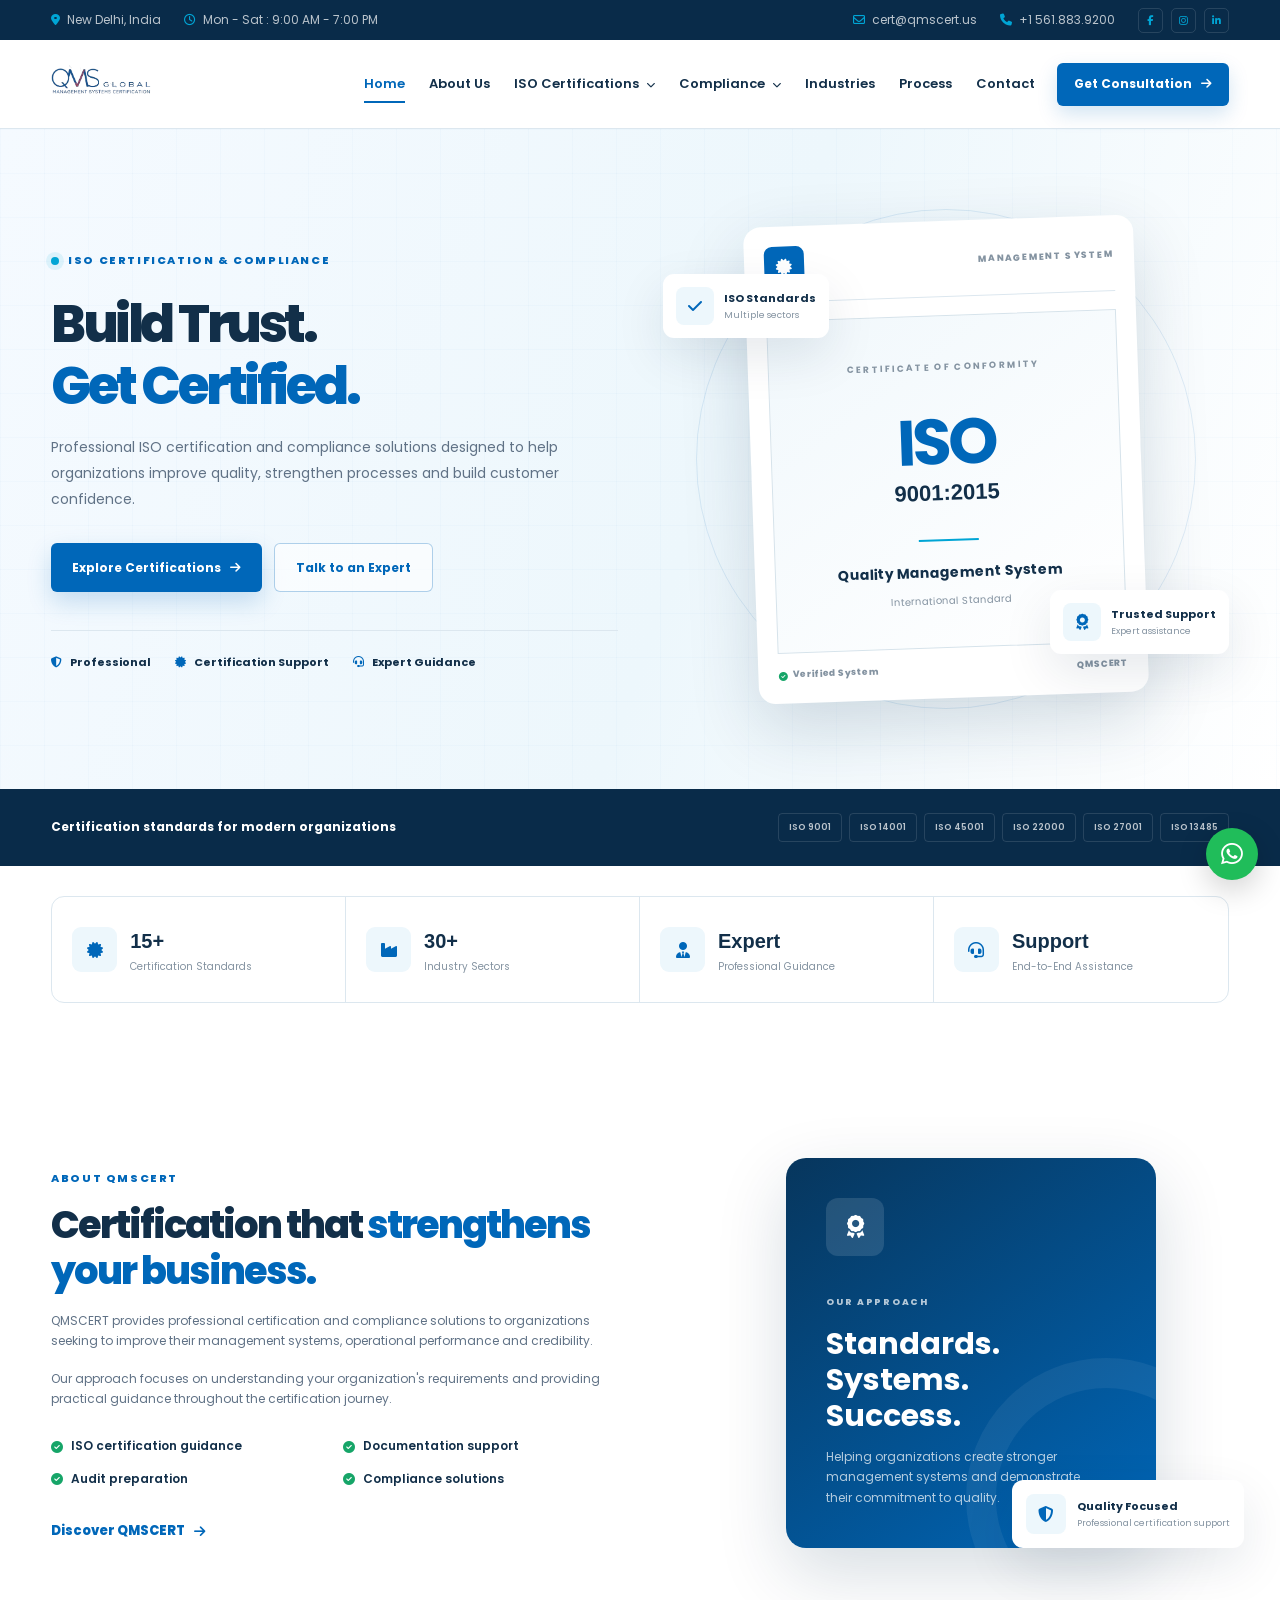
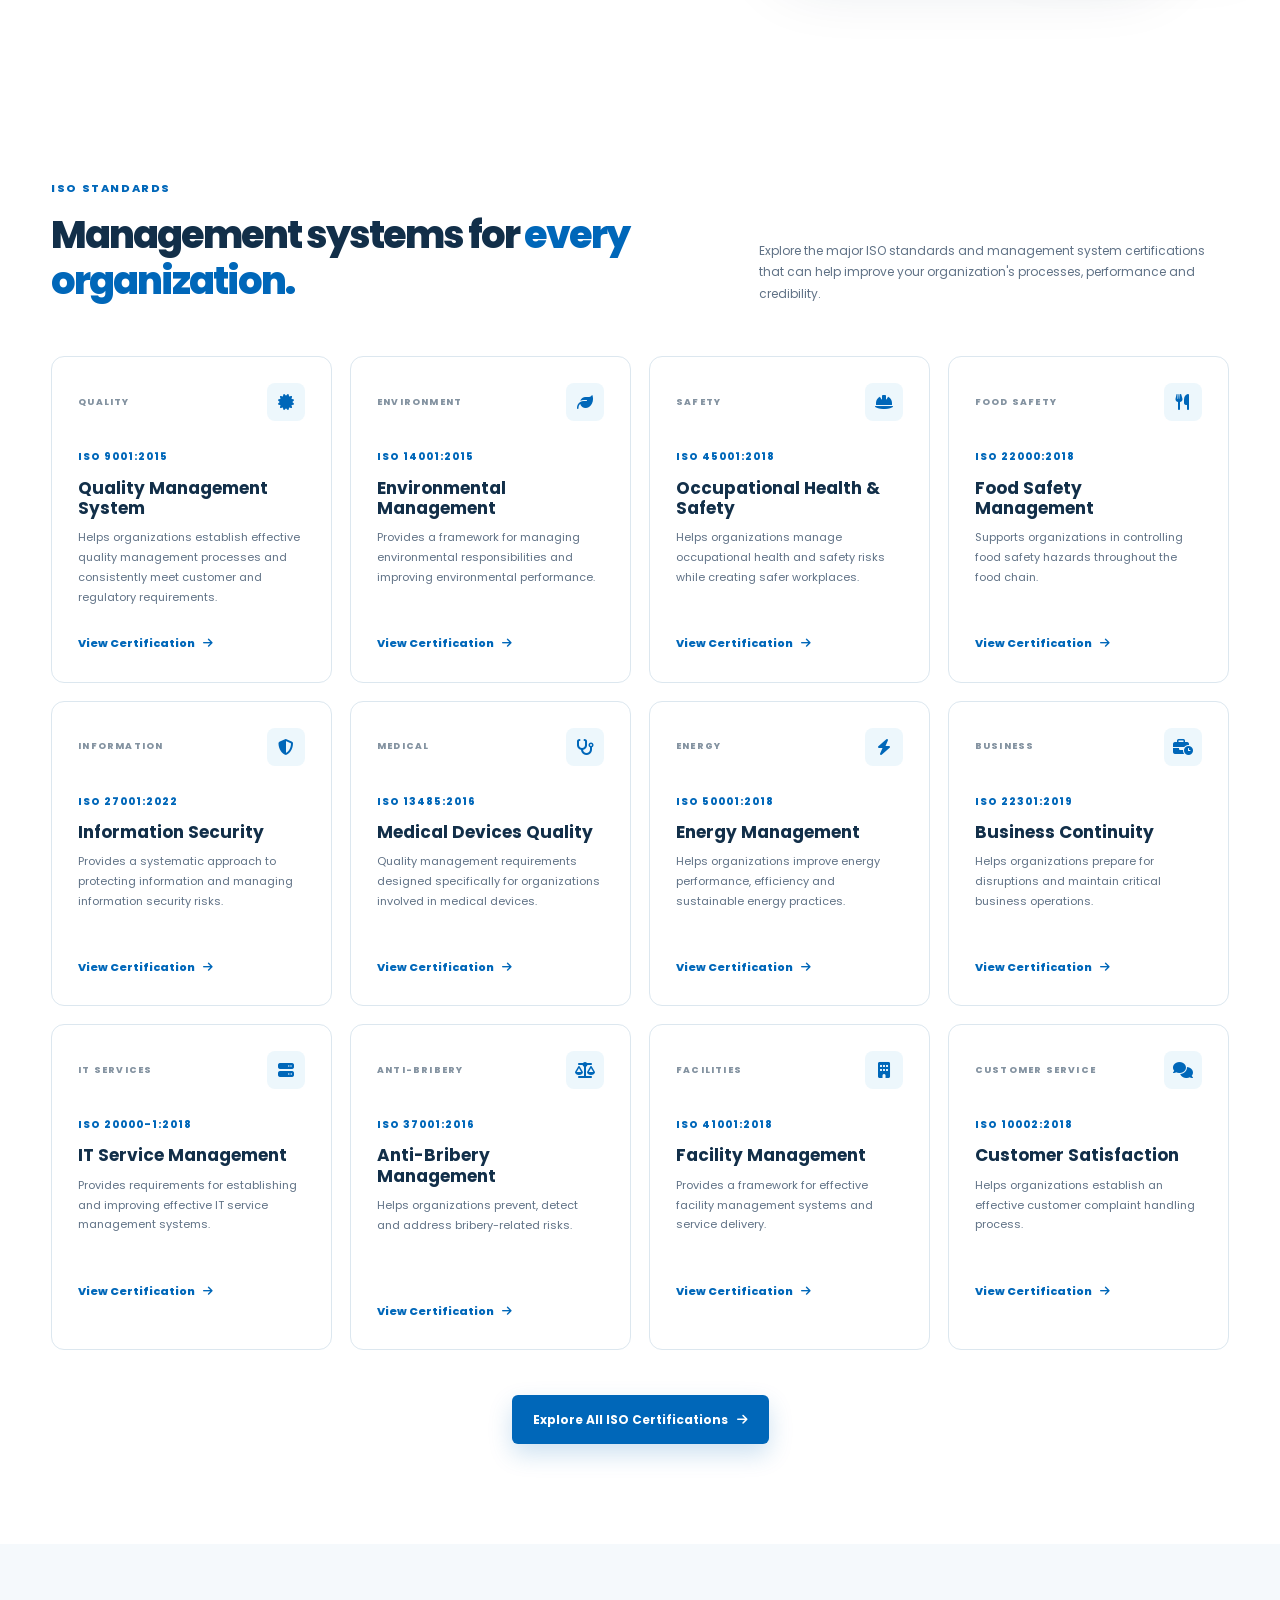
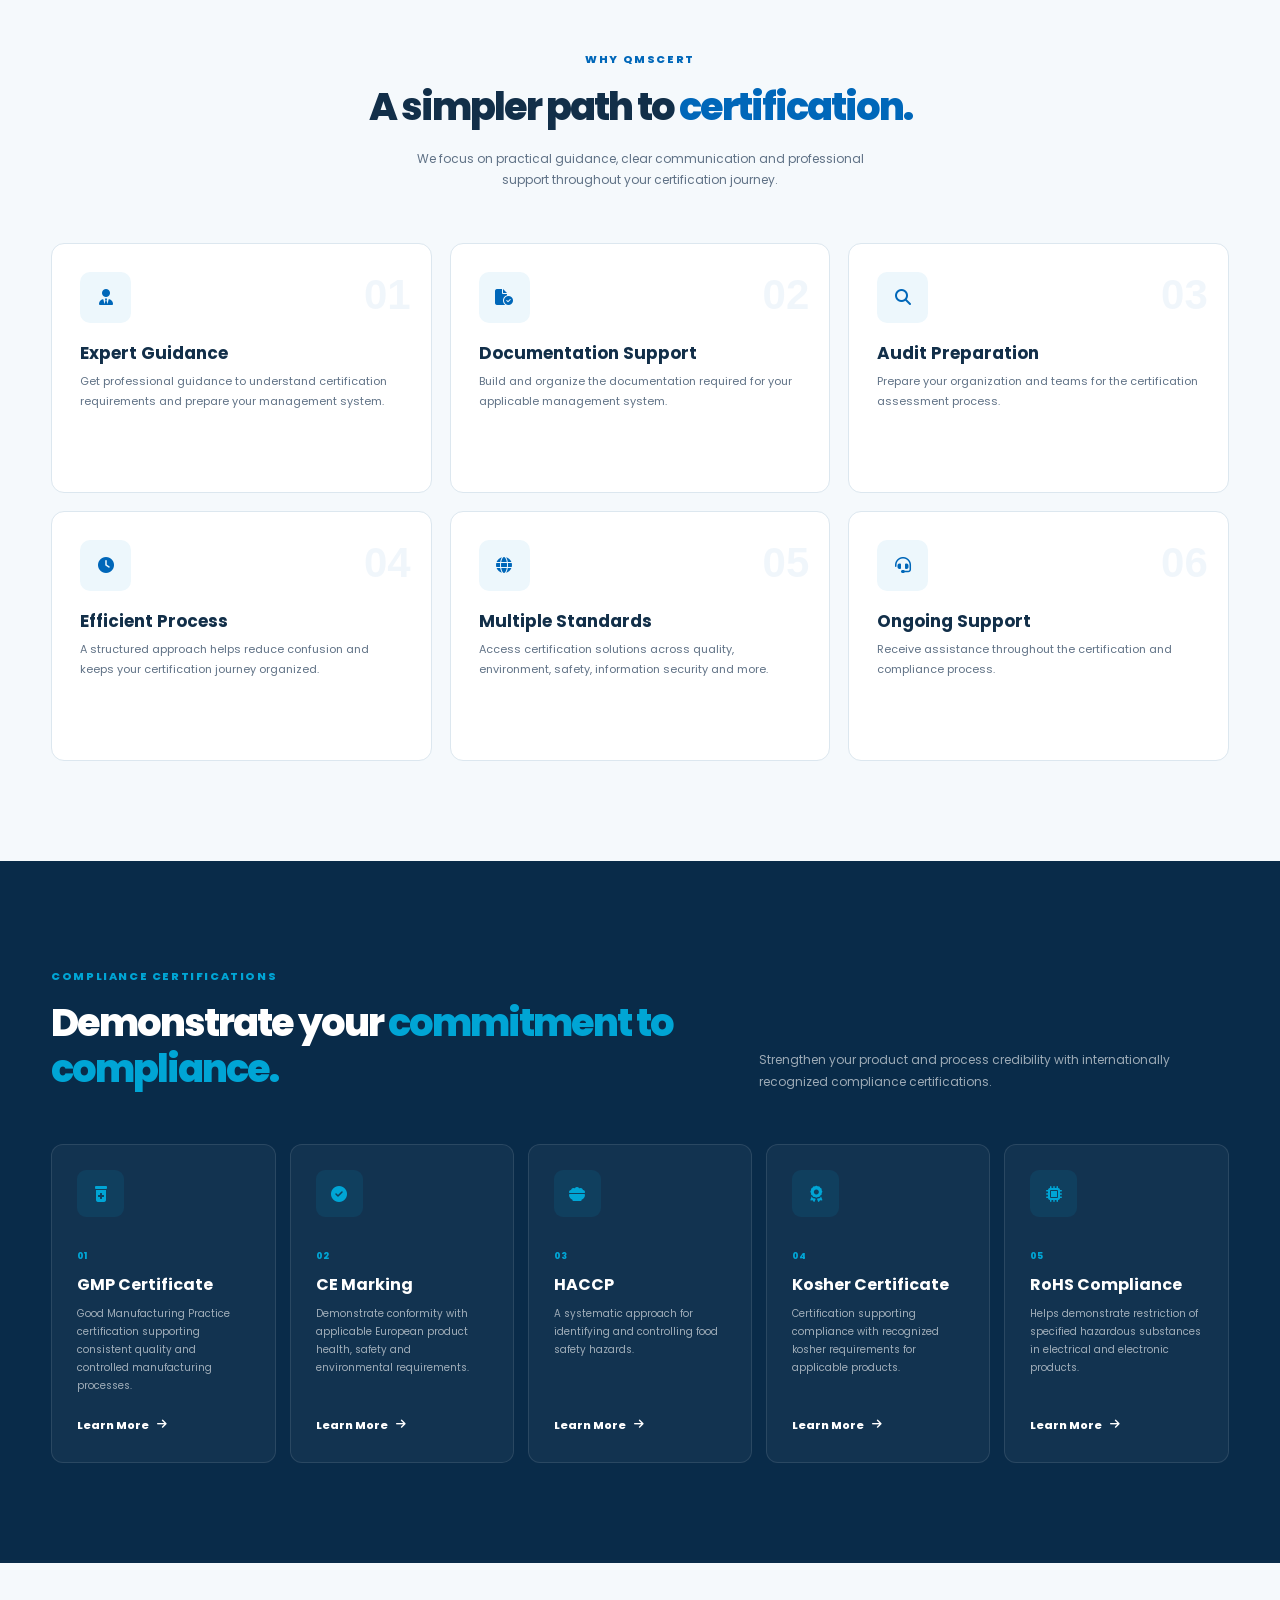
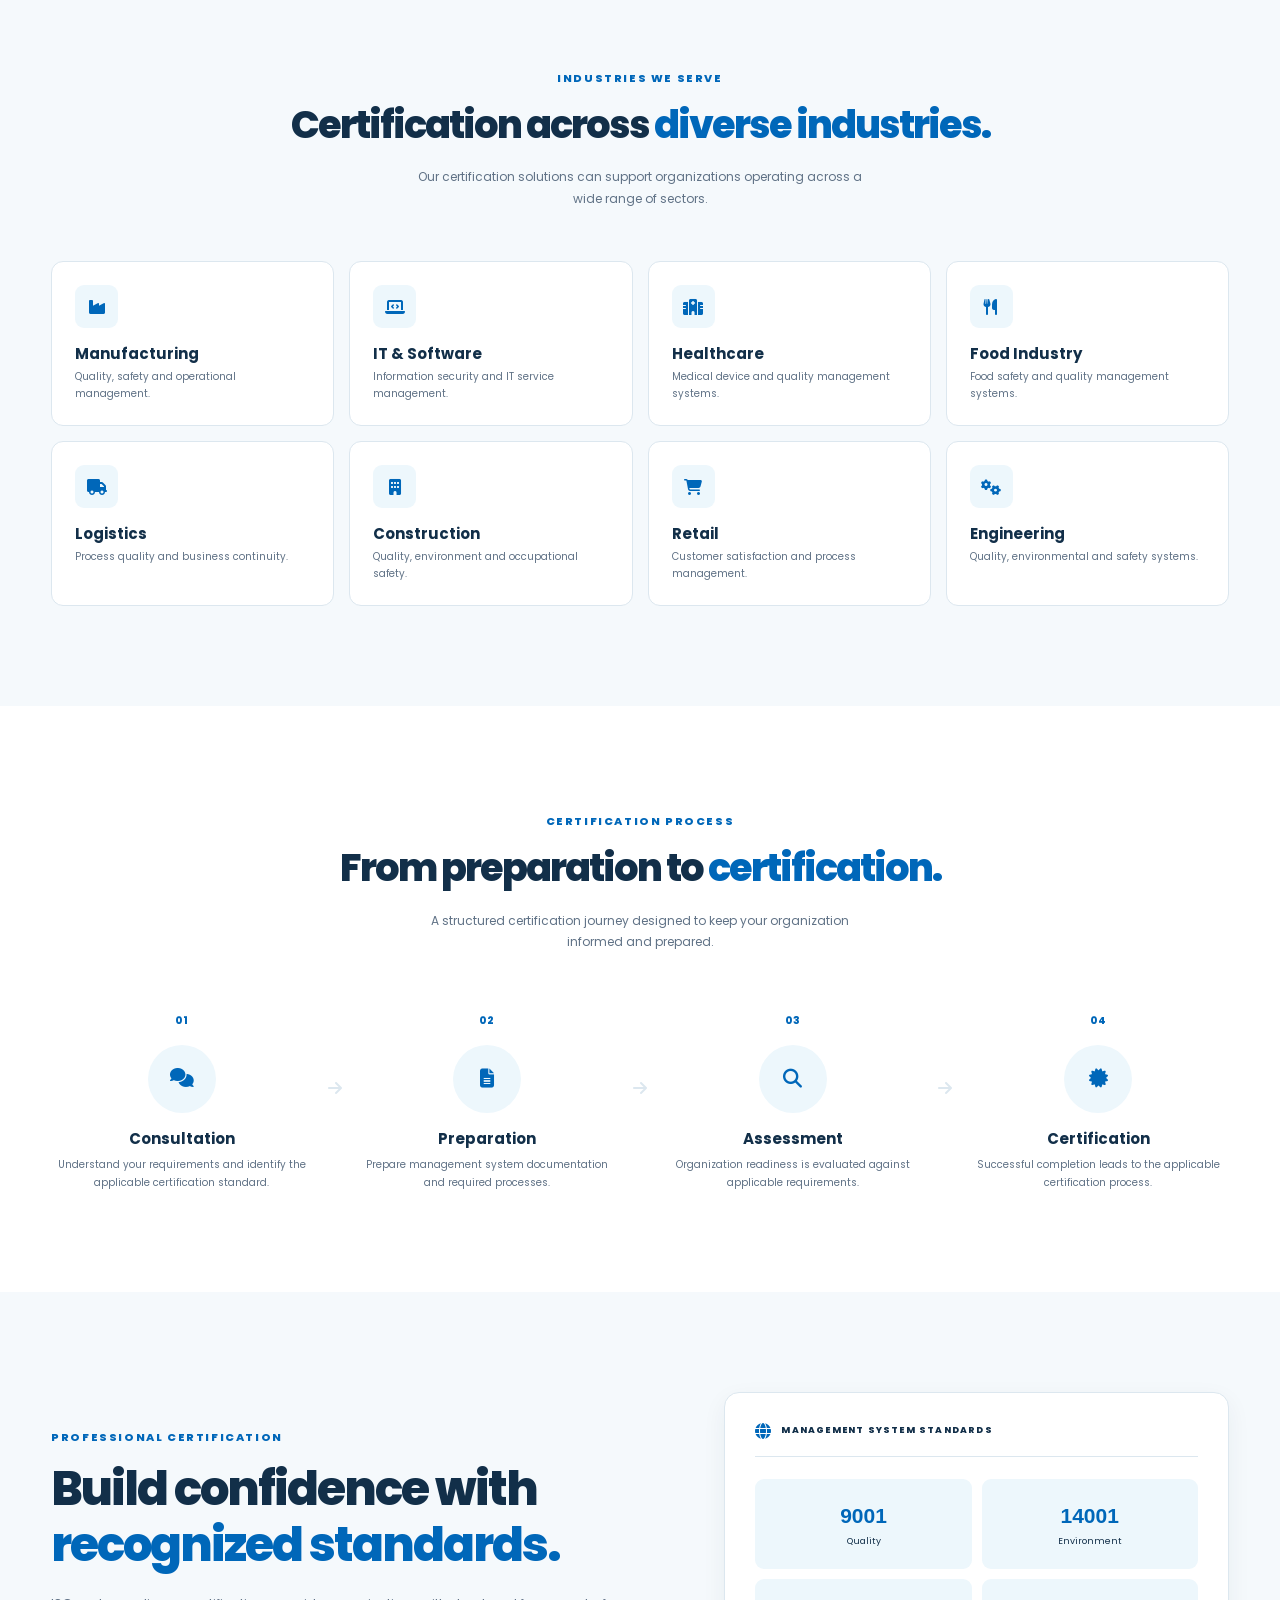
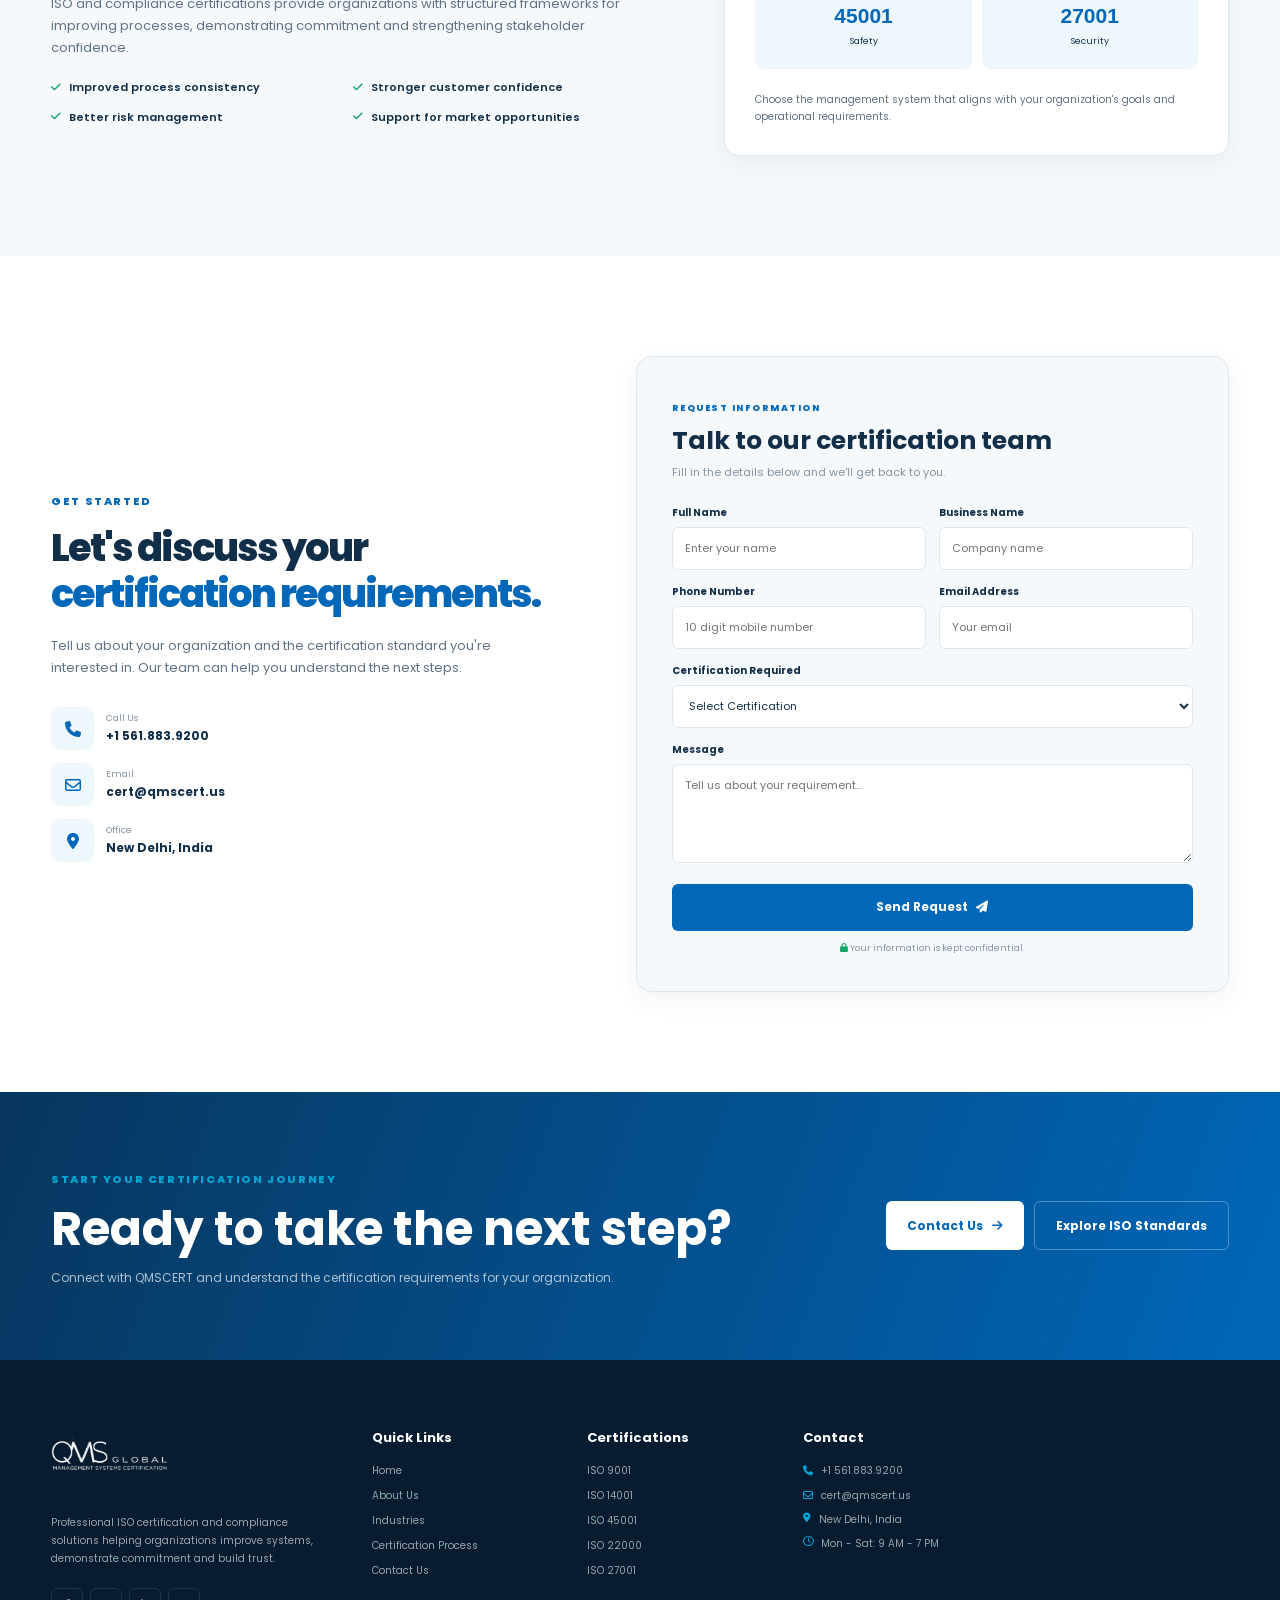
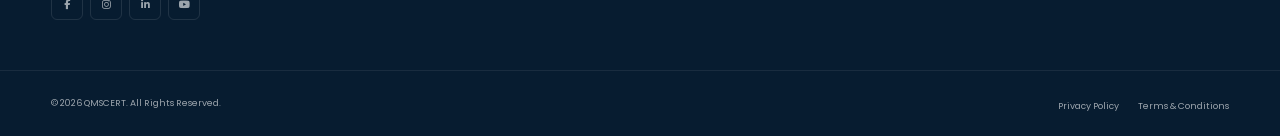
==== commit b190de20: "iso-certifications add" ====
--- a/index.html
+++ b/index.html
@@ -1,1577 +1,1601 @@
 <!doctype html>
 <html lang="en">
-
-<head>
-  <meta charset="UTF-8" />
-  <meta name="viewport" content="width=device-width, initial-scale=1.0" />
-
-  <title>QMSCERT | ISO Certification Services</title>
-
-  <meta name="description"
-    content="QMSCERT provides professional ISO certification and compliance certification services for organizations across industries." />
-
-  <!-- Google Fonts - Poppins -->
-  <link rel="preconnect" href="https://fonts.googleapis.com" />
-  <link rel="preconnect" href="https://fonts.gstatic.com" crossorigin />
-
-  <link
-    href="https://fonts.googleapis.com/css2?family=Poppins:wght@300;400;500;600;700;800&display=swap"
-    rel="stylesheet"
-  />
-
-  <!-- Font Awesome -->
-  <link rel="stylesheet" href="https://cdnjs.cloudflare.com/ajax/libs/font-awesome/6.6.0/css/all.min.css" />
-
-  <!-- CSS -->
-  <link rel="stylesheet" href="css/style.css" />
-</head>
-
-<body>
-  <!-- =====================================================
+  <head>
+    <meta charset="UTF-8" />
+    <meta name="viewport" content="width=device-width, initial-scale=1.0" />
+
+    <title>QMSCERT | ISO Certification Services</title>
+
+    <meta
+      name="description"
+      content="QMSCERT provides professional ISO certification and compliance certification services for organizations across industries."
+    />
+
+    <!-- Google Fonts - Poppins -->
+    <link rel="preconnect" href="https://fonts.googleapis.com" />
+    <link rel="preconnect" href="https://fonts.gstatic.com" crossorigin />
+
+    <link
+      href="https://fonts.googleapis.com/css2?family=Poppins:wght@300;400;500;600;700;800&display=swap"
+      rel="stylesheet"
+    />
+
+    <!-- Font Awesome -->
+    <link
+      rel="stylesheet"
+      href="https://cdnjs.cloudflare.com/ajax/libs/font-awesome/6.6.0/css/all.min.css"
+    />
+
+    <!-- CSS -->
+    <link rel="stylesheet" href="css/style.css" />
+  </head>
+
+  <body>
+    <!-- =====================================================
      TOP BAR
 ===================================================== -->
 
-  <div class="topbar">
-    <div class="container topbar-inner">
-      <div class="topbar-left">
-        <span>
-          <i class="fa-solid fa-location-dot"></i>
-          New Delhi, India
-        </span>
-
-        <span>
-          <i class="fa-regular fa-clock"></i>
-          Mon - Sat : 9:00 AM - 7:00 PM
-        </span>
-      </div>
-
-      <div class="topbar-right">
-        <a href="mailto:cert@qmscert.us">
-          <i class="fa-regular fa-envelope"></i>
-          cert@qmscert.us
-        </a>
-
-        <a href="tel:+1561.883.9200">
-          <i class="fa-solid fa-phone"></i>
-          +1 561.883.9200
-        </a>
-
-        <div class="social-links">
-          <a href="#"><i class="fa-brands fa-facebook-f"></i></a>
-          <a href="#"><i class="fa-brands fa-instagram"></i></a>
-          <a href="#"><i class="fa-brands fa-linkedin-in"></i></a>
+    <div class="topbar">
+      <div class="container topbar-inner">
+        <div class="topbar-left">
+          <span>
+            <i class="fa-solid fa-location-dot"></i>
+            New Delhi, India
+          </span>
+
+          <span>
+            <i class="fa-regular fa-clock"></i>
+            Mon - Sat : 9:00 AM - 7:00 PM
+          </span>
+        </div>
+
+        <div class="topbar-right">
+          <a href="mailto:cert@qmscert.us">
+            <i class="fa-regular fa-envelope"></i>
+            cert@qmscert.us
+          </a>
+
+          <a href="tel:+1561.883.9200">
+            <i class="fa-solid fa-phone"></i>
+            +1 561.883.9200
+          </a>
+
+          <div class="social-links">
+            <a href="#"><i class="fa-brands fa-facebook-f"></i></a>
+            <a href="#"><i class="fa-brands fa-instagram"></i></a>
+            <a href="#"><i class="fa-brands fa-linkedin-in"></i></a>
+          </div>
         </div>
       </div>
     </div>
-  </div>
-
-  <!-- =====================================================
+
+    <!-- =====================================================
      HEADER
 ===================================================== -->
 
-  <header class="header">
-    <div class="container navbar">
-      <!-- LOGO IMAGE ONLY -->
-      <a href="index.html" class="brand">
-        <img src="images/logo.png" alt="QMSCERT" />
-      </a>
-
-      <!-- DESKTOP NAVIGATION -->
-
-      <nav class="nav-menu" id="navMenu">
-        <a href="index.html" class="nav-link active"> Home </a>
-
-        <a href="about.html" class="nav-link"> About Us </a>
-
-        <!-- ISO DROPDOWN -->
-
-        <div class="nav-dropdown">
-          <button class="dropdown-toggle">
-            ISO Certifications
-            <i class="fa-solid fa-chevron-down"></i>
-          </button>
-
-          <div class="dropdown-menu">
-            <a href="iso-9001.html">
-              <i class="fa-solid fa-certificate"></i>
-              ISO 9001:2015
-            </a>
-
-            <a href="iso-14001.html">
-              <i class="fa-solid fa-leaf"></i>
-              ISO 14001:2015
-            </a>
-
-            <a href="iso-45001.html">
-              <i class="fa-solid fa-helmet-safety"></i>
-              ISO 45001:2018
-            </a>
-
-            <a href="iso-22000.html">
-              <i class="fa-solid fa-utensils"></i>
-              ISO 22000:2018
-            </a>
-
-            <a href="iso-27001.html">
-              <i class="fa-solid fa-shield-halved"></i>
-              ISO 27001:2022
-            </a>
-
-            <a href="iso-13485.html">
-              <i class="fa-solid fa-stethoscope"></i>
-              ISO 13485:2016
-            </a>
-
-            <a href="iso-50001.html">
-              <i class="fa-solid fa-bolt"></i>
-              ISO 50001:2018
-            </a>
-
-            <a href="iso-22301.html">
-              <i class="fa-solid fa-business-time"></i>
-              ISO 22301:2019
-            </a>
-
-            <a href="iso-20000.html">
-              <i class="fa-solid fa-server"></i>
-              ISO 20000-1:2018
-            </a>
-
-            <a href="iso-37001.html">
-              <i class="fa-solid fa-scale-balanced"></i>
-              ISO 37001:2016
-            </a>
-
-            <a href="iso-41001.html">
-              <i class="fa-solid fa-building"></i>
-              ISO 41001:2018
-            </a>
-
-            <a href="iso-10002.html">
-              <i class="fa-solid fa-comments"></i>
-              ISO 10002:2018
-            </a>
-
-            <a href="iso-9001.html" class="dropdown-all">
-              View All Certifications
-              <i class="fa-solid fa-arrow-right"></i>
-            </a>
-          </div>
-        </div>
-
-        <!-- COMPLIANCE -->
-
-        <div class="nav-dropdown">
-          <button class="dropdown-toggle">
-            Compliance
-            <i class="fa-solid fa-chevron-down"></i>
-          </button>
-
-          <div class="dropdown-menu">
-            <a href="gmp.html">
-              <i class="fa-solid fa-prescription-bottle-medical"></i>
-              GMP Certificate
-            </a>
-
-            <a href="ce-marking.html">
-              <i class="fa-solid fa-circle-check"></i>
-              CE Marking
-            </a>
-
-            <a href="haccp.html">
-              <i class="fa-solid fa-bowl-food"></i>
-              HACCP Certification
-            </a>
-
-            <a href="kosher.html">
-              <i class="fa-solid fa-award"></i>
-              Kosher Certificate
-            </a>
-
-            <a href="rohs.html">
-              <i class="fa-solid fa-microchip"></i>
-              RoHS Compliance
-            </a>
-          </div>
-        </div>
-
-        <a href="industries.html" class="nav-link"> Industries </a>
-
-        <a href="process.html" class="nav-link"> Process </a>
-
-        <a href="contact.html" class="nav-link"> Contact </a>
-
-        <a href="#consultation" class="nav-btn">
-          Get Consultation
-          <i class="fa-solid fa-arrow-right"></i>
+    <header class="header">
+      <div class="container navbar">
+        <!-- LOGO IMAGE ONLY -->
+        <a href="index.html" class="brand">
+          <img src="images/logo.png" alt="QMSCERT" />
         </a>
-      </nav>
-
-      <!-- MOBILE BUTTON -->
-
-      <button class="menu-toggle" id="menuToggle">
-        <i class="fa-solid fa-bars"></i>
-      </button>
-    </div>
-  </header>
-
-  <!-- =====================================================
+
+        <!-- DESKTOP NAVIGATION -->
+
+        <nav class="nav-menu" id="navMenu">
+          <a href="index.html" class="nav-link active"> Home </a>
+
+          <a href="about.html" class="nav-link"> About Us </a>
+
+          <!-- ISO DROPDOWN -->
+
+          <div class="nav-dropdown">
+            <button class="dropdown-toggle">
+              ISO Certifications
+              <i class="fa-solid fa-chevron-down"></i>
+            </button>
+
+            <div class="dropdown-menu">
+              <a href="ISO-Certifications.html?iso=9001">
+                <i class="fa-solid fa-certificate"></i>
+                ISO 9001:2015
+              </a>
+
+              <a href="ISO-Certifications.html?iso=14001">
+                <i class="fa-solid fa-leaf"></i>
+                ISO 14001:2015
+              </a>
+
+              <a href="ISO-Certifications.html?iso=45001">
+                <i class="fa-solid fa-helmet-safety"></i>
+                ISO 45001:2018
+              </a>
+
+              <a href="ISO-Certifications.html?iso=22000">
+                <i class="fa-solid fa-utensils"></i>
+                ISO 22000:2018
+              </a>
+
+              <a href="ISO-Certifications.html?iso=27001">
+                <i class="fa-solid fa-shield-halved"></i>
+                ISO 27001:2022
+              </a>
+
+              <a href="ISO-Certifications.html?iso=13485">
+                <i class="fa-solid fa-stethoscope"></i>
+                ISO 13485:2016
+              </a>
+
+              <a href="ISO-Certifications.html?iso=50001">
+                <i class="fa-solid fa-bolt"></i>
+                ISO 50001:2018
+              </a>
+
+              <a href="ISO-Certifications.html?iso=22301">
+                <i class="fa-solid fa-business-time"></i>
+                ISO 22301:2019
+              </a>
+
+              <a href="ISO-Certifications.html?iso=20000">
+                <i class="fa-solid fa-server"></i>
+                ISO 20000-1:2018
+              </a>
+
+              <a href="ISO-Certifications.html?iso=37001">
+                <i class="fa-solid fa-scale-balanced"></i>
+                ISO 37001:2016
+              </a>
+
+              <a href="ISO-Certifications.html?iso=41001">
+                <i class="fa-solid fa-building"></i>
+                ISO 41001:2018
+              </a>
+
+              <a href="ISO-Certifications.html?iso=10002">
+                <i class="fa-solid fa-comments"></i>
+                ISO 10002:2018
+              </a>
+              <a href="ISO-Certifications.html?iso=9001" class="dropdown-all">
+                View All Certifications
+                <i class="fa-solid fa-arrow-right"></i>
+              </a>
+            </div>
+          </div>
+
+          <!-- COMPLIANCE -->
+
+          <div class="nav-dropdown">
+            <button class="dropdown-toggle">
+              Compliance
+              <i class="fa-solid fa-chevron-down"></i>
+            </button>
+
+            <div class="dropdown-menu">
+              <a href="gmp.html">
+                <i class="fa-solid fa-prescription-bottle-medical"></i>
+                GMP Certificate
+              </a>
+
+              <a href="ce-marking.html">
+                <i class="fa-solid fa-circle-check"></i>
+                CE Marking
+              </a>
+
+              <a href="haccp.html">
+                <i class="fa-solid fa-bowl-food"></i>
+                HACCP Certification
+              </a>
+
+              <a href="kosher.html">
+                <i class="fa-solid fa-award"></i>
+                Kosher Certificate
+              </a>
+
+              <a href="rohs.html">
+                <i class="fa-solid fa-microchip"></i>
+                RoHS Compliance
+              </a>
+            </div>
+          </div>
+
+          <a href="industries.html" class="nav-link"> Industries </a>
+
+          <a href="process.html" class="nav-link"> Process </a>
+
+          <a href="contact.html" class="nav-link"> Contact </a>
+
+          <a href="#consultation" class="nav-btn">
+            Get Consultation
+            <i class="fa-solid fa-arrow-right"></i>
+          </a>
+        </nav>
+
+        <!-- MOBILE BUTTON -->
+
+        <button class="menu-toggle" id="menuToggle">
+          <i class="fa-solid fa-bars"></i>
+        </button>
+      </div>
+    </header>
+
+    <!-- =====================================================
      HERO
 ===================================================== -->
 
-  <section class="hero">
-    <div class="hero-pattern"></div>
-
-    <div class="container hero-grid">
-      <div class="hero-content">
-        <span class="eyebrow">
-          <span class="eyebrow-dot"></span>
-          ISO Certification & Compliance
-        </span>
-
-        <h1>
-          Build Trust.
-          <span>Get Certified.</span>
-        </h1>
-
-        <p>
-          Professional ISO certification and compliance solutions designed to
-          help organizations improve quality, strengthen processes and build
-          customer confidence.
-        </p>
-
-        <div class="hero-buttons">
-          <a href="#certifications" class="btn btn-primary">
-            Explore Certifications
+    <section class="hero">
+      <div class="hero-pattern"></div>
+
+      <div class="container hero-grid">
+        <div class="hero-content">
+          <span class="eyebrow">
+            <span class="eyebrow-dot"></span>
+            ISO Certification & Compliance
+          </span>
+
+          <h1>
+            Build Trust.
+            <span>Get Certified.</span>
+          </h1>
+
+          <p>
+            Professional ISO certification and compliance solutions designed to
+            help organizations improve quality, strengthen processes and build
+            customer confidence.
+          </p>
+
+          <div class="hero-buttons">
+            <a href="#certifications" class="btn btn-primary">
+              Explore Certifications
+              <i class="fa-solid fa-arrow-right"></i>
+            </a>
+
+            <a href="#consultation" class="btn btn-outline">
+              Talk to an Expert
+            </a>
+          </div>
+
+          <div class="hero-trust">
+            <div>
+              <i class="fa-solid fa-shield-halved"></i>
+              <span>Professional</span>
+            </div>
+
+            <div>
+              <i class="fa-solid fa-certificate"></i>
+              <span>Certification Support</span>
+            </div>
+
+            <div>
+              <i class="fa-solid fa-headset"></i>
+              <span>Expert Guidance</span>
+            </div>
+          </div>
+        </div>
+
+        <!-- HERO VISUAL -->
+
+        <div class="hero-visual">
+          <div class="hero-ring ring-one"></div>
+          <div class="hero-ring ring-two"></div>
+
+          <div class="certificate-visual">
+            <div class="certificate-header">
+              <div class="certificate-mark">
+                <i class="fa-solid fa-certificate"></i>
+              </div>
+
+              <span>MANAGEMENT SYSTEM</span>
+            </div>
+
+            <div class="certificate-body">
+              <small> CERTIFICATE OF CONFORMITY </small>
+
+              <h2>ISO</h2>
+
+              <strong>9001:2015</strong>
+
+              <div class="certificate-divider"></div>
+
+              <p>Quality Management System</p>
+
+              <span> International Standard </span>
+            </div>
+
+            <div class="certificate-footer">
+              <span>
+                <i class="fa-solid fa-circle-check"></i>
+                Verified System
+              </span>
+
+              <span> QMSCERT </span>
+            </div>
+          </div>
+
+          <div class="floating-box box-one">
+            <i class="fa-solid fa-check"></i>
+
+            <div>
+              <strong>ISO Standards</strong>
+              <span>Multiple sectors</span>
+            </div>
+          </div>
+
+          <div class="floating-box box-two">
+            <i class="fa-solid fa-award"></i>
+
+            <div>
+              <strong>Trusted Support</strong>
+              <span>Expert assistance</span>
+            </div>
+          </div>
+        </div>
+      </div>
+    </section>
+
+    <!-- =====================================================
+     TRUST STRIP
+===================================================== -->
+
+    <section class="trust-strip">
+      <div class="container trust-inner">
+        <span> Certification standards for modern organizations </span>
+
+        <div class="standard-tags">
+          <span>ISO 9001</span>
+          <span>ISO 14001</span>
+          <span>ISO 45001</span>
+          <span>ISO 22000</span>
+          <span>ISO 27001</span>
+          <span>ISO 13485</span>
+        </div>
+      </div>
+    </section>
+
+    <!-- =====================================================
+     STATS
+===================================================== -->
+
+    <section class="stats">
+      <div class="container stats-grid">
+        <div class="stat-card">
+          <div class="stat-icon">
+            <i class="fa-solid fa-certificate"></i>
+          </div>
+
+          <div>
+            <strong>15+</strong>
+            <span>Certification Standards</span>
+          </div>
+        </div>
+
+        <div class="stat-card">
+          <div class="stat-icon">
+            <i class="fa-solid fa-industry"></i>
+          </div>
+
+          <div>
+            <strong>30+</strong>
+            <span>Industry Sectors</span>
+          </div>
+        </div>
+
+        <div class="stat-card">
+          <div class="stat-icon">
+            <i class="fa-solid fa-user-tie"></i>
+          </div>
+
+          <div>
+            <strong>Expert</strong>
+            <span>Professional Guidance</span>
+          </div>
+        </div>
+
+        <div class="stat-card">
+          <div class="stat-icon">
+            <i class="fa-solid fa-headset"></i>
+          </div>
+
+          <div>
+            <strong>Support</strong>
+            <span>End-to-End Assistance</span>
+          </div>
+        </div>
+      </div>
+    </section>
+
+    <!-- =====================================================
+     ABOUT INTRO
+===================================================== -->
+
+    <section class="about-intro">
+      <div class="container about-grid">
+        <div class="about-content">
+          <span class="section-label"> About QMSCERT </span>
+
+          <h2>
+            Certification that
+            <span>strengthens your business.</span>
+          </h2>
+
+          <p>
+            QMSCERT provides professional certification and compliance solutions
+            to organizations seeking to improve their management systems,
+            operational performance and credibility.
+          </p>
+
+          <p>
+            Our approach focuses on understanding your organization's
+            requirements and providing practical guidance throughout the
+            certification journey.
+          </p>
+
+          <div class="check-list">
+            <div>
+              <i class="fa-solid fa-circle-check"></i>
+              ISO certification guidance
+            </div>
+
+            <div>
+              <i class="fa-solid fa-circle-check"></i>
+              Documentation support
+            </div>
+
+            <div>
+              <i class="fa-solid fa-circle-check"></i>
+              Audit preparation
+            </div>
+
+            <div>
+              <i class="fa-solid fa-circle-check"></i>
+              Compliance solutions
+            </div>
+          </div>
+
+          <a href="about.html" class="text-btn">
+            Discover QMSCERT
             <i class="fa-solid fa-arrow-right"></i>
           </a>
-
-          <a href="#consultation" class="btn btn-outline">
-            Talk to an Expert
-          </a>
-        </div>
-
-        <div class="hero-trust">
-          <div>
+        </div>
+
+        <div class="about-visual">
+          <div class="about-card">
+            <div class="about-card-icon">
+              <i class="fa-solid fa-award"></i>
+            </div>
+
+            <span>OUR APPROACH</span>
+
+            <h3>Standards. Systems. Success.</h3>
+
+            <p>
+              Helping organizations create stronger management systems and
+              demonstrate their commitment to quality.
+            </p>
+          </div>
+
+          <div class="about-small-card">
             <i class="fa-solid fa-shield-halved"></i>
-            <span>Professional</span>
-          </div>
-
-          <div>
-            <i class="fa-solid fa-certificate"></i>
-            <span>Certification Support</span>
-          </div>
-
-          <div>
-            <i class="fa-solid fa-headset"></i>
-            <span>Expert Guidance</span>
+
+            <div>
+              <strong>Quality Focused</strong>
+              <span>Professional certification support</span>
+            </div>
           </div>
         </div>
       </div>
-
-      <!-- HERO VISUAL -->
-
-      <div class="hero-visual">
-        <div class="hero-ring ring-one"></div>
-        <div class="hero-ring ring-two"></div>
-
-        <div class="certificate-visual">
-          <div class="certificate-header">
-            <div class="certificate-mark">
-              <i class="fa-solid fa-certificate"></i>
-            </div>
-
-            <span>MANAGEMENT SYSTEM</span>
-          </div>
-
-          <div class="certificate-body">
-            <small> CERTIFICATE OF CONFORMITY </small>
-
-            <h2>ISO</h2>
-
-            <strong>9001:2015</strong>
-
-            <div class="certificate-divider"></div>
-
-            <p>Quality Management System</p>
-
-            <span> International Standard </span>
-          </div>
-
-          <div class="certificate-footer">
-            <span>
-              <i class="fa-solid fa-circle-check"></i>
-              Verified System
-            </span>
-
-            <span> QMSCERT </span>
-          </div>
-        </div>
-
-        <div class="floating-box box-one">
-          <i class="fa-solid fa-check"></i>
-
-          <div>
-            <strong>ISO Standards</strong>
-            <span>Multiple sectors</span>
-          </div>
-        </div>
-
-        <div class="floating-box box-two">
-          <i class="fa-solid fa-award"></i>
-
-          <div>
-            <strong>Trusted Support</strong>
-            <span>Expert assistance</span>
-          </div>
-        </div>
-      </div>
-    </div>
-  </section>
-
-  <!-- =====================================================
-     TRUST STRIP
-===================================================== -->
-
-  <section class="trust-strip">
-    <div class="container trust-inner">
-      <span> Certification standards for modern organizations </span>
-
-      <div class="standard-tags">
-        <span>ISO 9001</span>
-        <span>ISO 14001</span>
-        <span>ISO 45001</span>
-        <span>ISO 22000</span>
-        <span>ISO 27001</span>
-        <span>ISO 13485</span>
-      </div>
-    </div>
-  </section>
-
-  <!-- =====================================================
-     STATS
-===================================================== -->
-
-  <section class="stats">
-    <div class="container stats-grid">
-      <div class="stat-card">
-        <div class="stat-icon">
-          <i class="fa-solid fa-certificate"></i>
-        </div>
-
-        <div>
-          <strong>15+</strong>
-          <span>Certification Standards</span>
-        </div>
-      </div>
-
-      <div class="stat-card">
-        <div class="stat-icon">
-          <i class="fa-solid fa-industry"></i>
-        </div>
-
-        <div>
-          <strong>30+</strong>
-          <span>Industry Sectors</span>
-        </div>
-      </div>
-
-      <div class="stat-card">
-        <div class="stat-icon">
-          <i class="fa-solid fa-user-tie"></i>
-        </div>
-
-        <div>
-          <strong>Expert</strong>
-          <span>Professional Guidance</span>
-        </div>
-      </div>
-
-      <div class="stat-card">
-        <div class="stat-icon">
-          <i class="fa-solid fa-headset"></i>
-        </div>
-
-        <div>
-          <strong>Support</strong>
-          <span>End-to-End Assistance</span>
-        </div>
-      </div>
-    </div>
-  </section>
-
-  <!-- =====================================================
-     ABOUT INTRO
-===================================================== -->
-
-  <section class="about-intro">
-    <div class="container about-grid">
-      <div class="about-content">
-        <span class="section-label"> About QMSCERT </span>
-
-        <h2>
-          Certification that
-          <span>strengthens your business.</span>
-        </h2>
-
-        <p>
-          QMSCERT provides professional certification and compliance solutions
-          to organizations seeking to improve their management systems,
-          operational performance and credibility.
-        </p>
-
-        <p>
-          Our approach focuses on understanding your organization's
-          requirements and providing practical guidance throughout the
-          certification journey.
-        </p>
-
-        <div class="check-list">
-          <div>
-            <i class="fa-solid fa-circle-check"></i>
-            ISO certification guidance
-          </div>
-
-          <div>
-            <i class="fa-solid fa-circle-check"></i>
-            Documentation support
-          </div>
-
-          <div>
-            <i class="fa-solid fa-circle-check"></i>
-            Audit preparation
-          </div>
-
-          <div>
-            <i class="fa-solid fa-circle-check"></i>
-            Compliance solutions
-          </div>
-        </div>
-
-        <a href="about.html" class="text-btn">
-          Discover QMSCERT
-          <i class="fa-solid fa-arrow-right"></i>
-        </a>
-      </div>
-
-      <div class="about-visual">
-        <div class="about-card">
-          <div class="about-card-icon">
-            <i class="fa-solid fa-award"></i>
-          </div>
-
-          <span>OUR APPROACH</span>
-
-          <h3>Standards. Systems. Success.</h3>
-
-          <p>
-            Helping organizations create stronger management systems and
-            demonstrate their commitment to quality.
-          </p>
-        </div>
-
-        <div class="about-small-card">
-          <i class="fa-solid fa-shield-halved"></i>
-
-          <div>
-            <strong>Quality Focused</strong>
-            <span>Professional certification support</span>
-          </div>
-        </div>
-      </div>
-    </div>
-  </section>
-
-  <!-- =====================================================
+    </section>
+
+    <!-- =====================================================
      ISO CERTIFICATIONS
 ===================================================== -->
 
-  <section class="certifications" id="certifications">
-    <div class="container">
-      <div class="section-heading">
-        <div>
-          <span class="section-label"> ISO Standards </span>
-
-          <h2>
-            Management systems for
-            <span>every organization.</span>
-          </h2>
-        </div>
-
-        <p>
-          Explore the major ISO standards and management system certifications
-          that can help improve your organization's processes, performance and
-          credibility.
-        </p>
-      </div>
-
-      <div class="cert-grid">
-        <!-- ISO 9001 -->
-
-        <article class="cert-card">
-          <div class="cert-top">
-            <span>QUALITY</span>
-            <i class="fa-solid fa-certificate"></i>
-          </div>
-
-          <span class="cert-code">ISO 9001:2015</span>
-
-          <h3>Quality Management System</h3>
+    <section class="certifications" id="certifications">
+      <div class="container">
+        <div class="section-heading">
+          <div>
+            <span class="section-label"> ISO Standards </span>
+
+            <h2>
+              Management systems for
+              <span>every organization.</span>
+            </h2>
+          </div>
 
           <p>
-            Helps organizations establish effective quality management
-            processes and consistently meet customer and regulatory
-            requirements.
+            Explore the major ISO standards and management system certifications
+            that can help improve your organization's processes, performance and
+            credibility.
           </p>
-
-          <a href="iso-9001.html">
-            View Certification
+        </div>
+
+        <div class="cert-grid">
+          <!-- ISO 9001 -->
+
+          <article class="cert-card">
+            <div class="cert-top">
+              <span>QUALITY</span>
+              <i class="fa-solid fa-certificate"></i>
+            </div>
+
+            <span class="cert-code">ISO 9001:2015</span>
+
+            <h3>Quality Management System</h3>
+
+            <p>
+              Helps organizations establish effective quality management
+              processes and consistently meet customer and regulatory
+              requirements.
+            </p>
+
+            <a href="iso-9001.html">
+              View Certification
+              <i class="fa-solid fa-arrow-right"></i>
+            </a>
+          </article>
+
+          <!-- ISO 14001 -->
+
+          <article class="cert-card">
+            <div class="cert-top">
+              <span>ENVIRONMENT</span>
+              <i class="fa-solid fa-leaf"></i>
+            </div>
+
+            <span class="cert-code">ISO 14001:2015</span>
+
+            <h3>Environmental Management</h3>
+
+            <p>
+              Provides a framework for managing environmental responsibilities
+              and improving environmental performance.
+            </p>
+
+            <a href="iso-14001.html">
+              View Certification
+              <i class="fa-solid fa-arrow-right"></i>
+            </a>
+          </article>
+
+          <!-- ISO 45001 -->
+
+          <article class="cert-card">
+            <div class="cert-top">
+              <span>SAFETY</span>
+              <i class="fa-solid fa-helmet-safety"></i>
+            </div>
+
+            <span class="cert-code">ISO 45001:2018</span>
+
+            <h3>Occupational Health & Safety</h3>
+
+            <p>
+              Helps organizations manage occupational health and safety risks
+              while creating safer workplaces.
+            </p>
+
+            <a href="iso-45001.html">
+              View Certification
+              <i class="fa-solid fa-arrow-right"></i>
+            </a>
+          </article>
+
+          <!-- ISO 22000 -->
+
+          <article class="cert-card">
+            <div class="cert-top">
+              <span>FOOD SAFETY</span>
+              <i class="fa-solid fa-utensils"></i>
+            </div>
+
+            <span class="cert-code">ISO 22000:2018</span>
+
+            <h3>Food Safety Management</h3>
+
+            <p>
+              Supports organizations in controlling food safety hazards
+              throughout the food chain.
+            </p>
+
+            <a href="iso-22000.html">
+              View Certification
+              <i class="fa-solid fa-arrow-right"></i>
+            </a>
+          </article>
+
+          <!-- ISO 27001 -->
+
+          <article class="cert-card">
+            <div class="cert-top">
+              <span>INFORMATION</span>
+              <i class="fa-solid fa-shield-halved"></i>
+            </div>
+
+            <span class="cert-code">ISO 27001:2022</span>
+
+            <h3>Information Security</h3>
+
+            <p>
+              Provides a systematic approach to protecting information and
+              managing information security risks.
+            </p>
+
+            <a href="iso-27001.html">
+              View Certification
+              <i class="fa-solid fa-arrow-right"></i>
+            </a>
+          </article>
+
+          <!-- ISO 13485 -->
+
+          <article class="cert-card">
+            <div class="cert-top">
+              <span>MEDICAL</span>
+              <i class="fa-solid fa-stethoscope"></i>
+            </div>
+
+            <span class="cert-code">ISO 13485:2016</span>
+
+            <h3>Medical Devices Quality</h3>
+
+            <p>
+              Quality management requirements designed specifically for
+              organizations involved in medical devices.
+            </p>
+
+            <a href="iso-13485.html">
+              View Certification
+              <i class="fa-solid fa-arrow-right"></i>
+            </a>
+          </article>
+
+          <!-- ISO 50001 -->
+
+          <article class="cert-card">
+            <div class="cert-top">
+              <span>ENERGY</span>
+              <i class="fa-solid fa-bolt"></i>
+            </div>
+
+            <span class="cert-code">ISO 50001:2018</span>
+
+            <h3>Energy Management</h3>
+
+            <p>
+              Helps organizations improve energy performance, efficiency and
+              sustainable energy practices.
+            </p>
+
+            <a href="iso-50001.html">
+              View Certification
+              <i class="fa-solid fa-arrow-right"></i>
+            </a>
+          </article>
+
+          <!-- ISO 22301 -->
+
+          <article class="cert-card">
+            <div class="cert-top">
+              <span>BUSINESS</span>
+              <i class="fa-solid fa-business-time"></i>
+            </div>
+
+            <span class="cert-code">ISO 22301:2019</span>
+
+            <h3>Business Continuity</h3>
+
+            <p>
+              Helps organizations prepare for disruptions and maintain critical
+              business operations.
+            </p>
+
+            <a href="iso-22301.html">
+              View Certification
+              <i class="fa-solid fa-arrow-right"></i>
+            </a>
+          </article>
+
+          <!-- ISO 20000 -->
+
+          <article class="cert-card">
+            <div class="cert-top">
+              <span>IT SERVICES</span>
+              <i class="fa-solid fa-server"></i>
+            </div>
+
+            <span class="cert-code">ISO 20000-1:2018</span>
+
+            <h3>IT Service Management</h3>
+
+            <p>
+              Provides requirements for establishing and improving effective IT
+              service management systems.
+            </p>
+
+            <a href="iso-20000.html">
+              View Certification
+              <i class="fa-solid fa-arrow-right"></i>
+            </a>
+          </article>
+
+          <!-- ISO 37001 -->
+
+          <article class="cert-card">
+            <div class="cert-top">
+              <span>ANTI-BRIBERY</span>
+              <i class="fa-solid fa-scale-balanced"></i>
+            </div>
+
+            <span class="cert-code">ISO 37001:2016</span>
+
+            <h3>Anti-Bribery Management</h3>
+
+            <p>
+              Helps organizations prevent, detect and address bribery-related
+              risks.
+            </p>
+
+            <a href="iso-37001.html">
+              View Certification
+              <i class="fa-solid fa-arrow-right"></i>
+            </a>
+          </article>
+
+          <!-- ISO 41001 -->
+
+          <article class="cert-card">
+            <div class="cert-top">
+              <span>FACILITIES</span>
+              <i class="fa-solid fa-building"></i>
+            </div>
+
+            <span class="cert-code">ISO 41001:2018</span>
+
+            <h3>Facility Management</h3>
+
+            <p>
+              Provides a framework for effective facility management systems and
+              service delivery.
+            </p>
+
+            <a href="iso-41001.html">
+              View Certification
+              <i class="fa-solid fa-arrow-right"></i>
+            </a>
+          </article>
+
+          <!-- ISO 10002 -->
+
+          <article class="cert-card">
+            <div class="cert-top">
+              <span>CUSTOMER SERVICE</span>
+              <i class="fa-solid fa-comments"></i>
+            </div>
+
+            <span class="cert-code">ISO 10002:2018</span>
+
+            <h3>Customer Satisfaction</h3>
+
+            <p>
+              Helps organizations establish an effective customer complaint
+              handling process.
+            </p>
+
+            <a href="iso-10002.html">
+              View Certification
+              <i class="fa-solid fa-arrow-right"></i>
+            </a>
+          </article>
+        </div>
+
+        <div class="center-button">
+          <a href="iso-certifications.html" class="btn btn-primary">
+            Explore All ISO Certifications
             <i class="fa-solid fa-arrow-right"></i>
           </a>
-        </article>
-
-        <!-- ISO 14001 -->
-
-        <article class="cert-card">
-          <div class="cert-top">
-            <span>ENVIRONMENT</span>
-            <i class="fa-solid fa-leaf"></i>
-          </div>
-
-          <span class="cert-code">ISO 14001:2015</span>
-
-          <h3>Environmental Management</h3>
+        </div>
+      </div>
+    </section>
+
+    <!-- =====================================================
+     WHY CHOOSE US
+===================================================== -->
+
+    <section class="why-us">
+      <div class="container">
+        <div class="section-heading center">
+          <span class="section-label"> Why QMSCERT </span>
+
+          <h2>
+            A simpler path to
+            <span>certification.</span>
+          </h2>
 
           <p>
-            Provides a framework for managing environmental responsibilities
-            and improving environmental performance.
+            We focus on practical guidance, clear communication and professional
+            support throughout your certification journey.
           </p>
-
-          <a href="iso-14001.html">
-            View Certification
+        </div>
+
+        <div class="why-grid">
+          <div class="why-card">
+            <span class="number">01</span>
+
+            <div class="why-icon">
+              <i class="fa-solid fa-user-tie"></i>
+            </div>
+
+            <h3>Expert Guidance</h3>
+
+            <p>
+              Get professional guidance to understand certification requirements
+              and prepare your management system.
+            </p>
+          </div>
+
+          <div class="why-card">
+            <span class="number">02</span>
+
+            <div class="why-icon">
+              <i class="fa-solid fa-file-circle-check"></i>
+            </div>
+
+            <h3>Documentation Support</h3>
+
+            <p>
+              Build and organize the documentation required for your applicable
+              management system.
+            </p>
+          </div>
+
+          <div class="why-card">
+            <span class="number">03</span>
+
+            <div class="why-icon">
+              <i class="fa-solid fa-magnifying-glass"></i>
+            </div>
+
+            <h3>Audit Preparation</h3>
+
+            <p>
+              Prepare your organization and teams for the certification
+              assessment process.
+            </p>
+          </div>
+
+          <div class="why-card">
+            <span class="number">04</span>
+
+            <div class="why-icon">
+              <i class="fa-solid fa-clock"></i>
+            </div>
+
+            <h3>Efficient Process</h3>
+
+            <p>
+              A structured approach helps reduce confusion and keeps your
+              certification journey organized.
+            </p>
+          </div>
+
+          <div class="why-card">
+            <span class="number">05</span>
+
+            <div class="why-icon">
+              <i class="fa-solid fa-globe"></i>
+            </div>
+
+            <h3>Multiple Standards</h3>
+
+            <p>
+              Access certification solutions across quality, environment,
+              safety, information security and more.
+            </p>
+          </div>
+
+          <div class="why-card">
+            <span class="number">06</span>
+
+            <div class="why-icon">
+              <i class="fa-solid fa-headset"></i>
+            </div>
+
+            <h3>Ongoing Support</h3>
+
+            <p>
+              Receive assistance throughout the certification and compliance
+              process.
+            </p>
+          </div>
+        </div>
+      </div>
+    </section>
+
+    <!-- =====================================================
+     COMPLIANCE CERTIFICATIONS
+===================================================== -->
+
+    <section class="compliance">
+      <div class="container">
+        <div class="section-heading">
+          <div>
+            <span class="section-label"> Compliance Certifications </span>
+
+            <h2>
+              Demonstrate your
+              <span>commitment to compliance.</span>
+            </h2>
+          </div>
+
+          <p>
+            Strengthen your product and process credibility with internationally
+            recognized compliance certifications.
+          </p>
+        </div>
+
+        <div class="compliance-grid">
+          <div class="compliance-card">
+            <div class="compliance-icon">
+              <i class="fa-solid fa-prescription-bottle-medical"></i>
+            </div>
+
+            <span>01</span>
+
+            <h3>GMP Certificate</h3>
+
+            <p>
+              Good Manufacturing Practice certification supporting consistent
+              quality and controlled manufacturing processes.
+            </p>
+
+            <a href="gmp.html">
+              Learn More
+              <i class="fa-solid fa-arrow-right"></i>
+            </a>
+          </div>
+
+          <div class="compliance-card">
+            <div class="compliance-icon">
+              <i class="fa-solid fa-circle-check"></i>
+            </div>
+
+            <span>02</span>
+
+            <h3>CE Marking</h3>
+
+            <p>
+              Demonstrate conformity with applicable European product health,
+              safety and environmental requirements.
+            </p>
+
+            <a href="ce-marking.html">
+              Learn More
+              <i class="fa-solid fa-arrow-right"></i>
+            </a>
+          </div>
+
+          <div class="compliance-card">
+            <div class="compliance-icon">
+              <i class="fa-solid fa-bowl-food"></i>
+            </div>
+
+            <span>03</span>
+
+            <h3>HACCP</h3>
+
+            <p>
+              A systematic approach for identifying and controlling food safety
+              hazards.
+            </p>
+
+            <a href="haccp.html">
+              Learn More
+              <i class="fa-solid fa-arrow-right"></i>
+            </a>
+          </div>
+
+          <div class="compliance-card">
+            <div class="compliance-icon">
+              <i class="fa-solid fa-award"></i>
+            </div>
+
+            <span>04</span>
+
+            <h3>Kosher Certificate</h3>
+
+            <p>
+              Certification supporting compliance with recognized kosher
+              requirements for applicable products.
+            </p>
+
+            <a href="kosher.html">
+              Learn More
+              <i class="fa-solid fa-arrow-right"></i>
+            </a>
+          </div>
+
+          <div class="compliance-card">
+            <div class="compliance-icon">
+              <i class="fa-solid fa-microchip"></i>
+            </div>
+
+            <span>05</span>
+
+            <h3>RoHS Compliance</h3>
+
+            <p>
+              Helps demonstrate restriction of specified hazardous substances in
+              electrical and electronic products.
+            </p>
+
+            <a href="rohs.html">
+              Learn More
+              <i class="fa-solid fa-arrow-right"></i>
+            </a>
+          </div>
+        </div>
+      </div>
+    </section>
+
+    <!-- =====================================================
+     INDUSTRIES
+===================================================== -->
+
+    <section class="industries">
+      <div class="container">
+        <div class="section-heading center">
+          <span class="section-label"> Industries We Serve </span>
+
+          <h2>
+            Certification across
+            <span>diverse industries.</span>
+          </h2>
+
+          <p>
+            Our certification solutions can support organizations operating
+            across a wide range of sectors.
+          </p>
+        </div>
+
+        <div class="industry-grid">
+          <div class="industry-card">
+            <i class="fa-solid fa-industry"></i>
+            <h3>Manufacturing</h3>
+            <p>Quality, safety and operational management.</p>
+          </div>
+
+          <div class="industry-card">
+            <i class="fa-solid fa-laptop-code"></i>
+            <h3>IT & Software</h3>
+            <p>Information security and IT service management.</p>
+          </div>
+
+          <div class="industry-card">
+            <i class="fa-solid fa-hospital"></i>
+            <h3>Healthcare</h3>
+            <p>Medical device and quality management systems.</p>
+          </div>
+
+          <div class="industry-card">
+            <i class="fa-solid fa-utensils"></i>
+            <h3>Food Industry</h3>
+            <p>Food safety and quality management systems.</p>
+          </div>
+
+          <div class="industry-card">
+            <i class="fa-solid fa-truck"></i>
+            <h3>Logistics</h3>
+            <p>Process quality and business continuity.</p>
+          </div>
+
+          <div class="industry-card">
+            <i class="fa-solid fa-building"></i>
+            <h3>Construction</h3>
+            <p>Quality, environment and occupational safety.</p>
+          </div>
+
+          <div class="industry-card">
+            <i class="fa-solid fa-cart-shopping"></i>
+            <h3>Retail</h3>
+            <p>Customer satisfaction and process management.</p>
+          </div>
+
+          <div class="industry-card">
+            <i class="fa-solid fa-gears"></i>
+            <h3>Engineering</h3>
+            <p>Quality, environmental and safety systems.</p>
+          </div>
+        </div>
+      </div>
+    </section>
+
+    <!-- =====================================================
+     PROCESS
+===================================================== -->
+
+    <section class="process">
+      <div class="container">
+        <div class="section-heading center">
+          <span class="section-label"> Certification Process </span>
+
+          <h2>
+            From preparation to
+            <span>certification.</span>
+          </h2>
+
+          <p>
+            A structured certification journey designed to keep your
+            organization informed and prepared.
+          </p>
+        </div>
+
+        <div class="process-grid">
+          <div class="process-step">
+            <span>01</span>
+
+            <div class="process-icon">
+              <i class="fa-solid fa-comments"></i>
+            </div>
+
+            <h3>Consultation</h3>
+
+            <p>
+              Understand your requirements and identify the applicable
+              certification standard.
+            </p>
+          </div>
+
+          <div class="process-arrow">
+            <i class="fa-solid fa-arrow-right"></i>
+          </div>
+
+          <div class="process-step">
+            <span>02</span>
+
+            <div class="process-icon">
+              <i class="fa-solid fa-file-lines"></i>
+            </div>
+
+            <h3>Preparation</h3>
+
+            <p>
+              Prepare management system documentation and required processes.
+            </p>
+          </div>
+
+          <div class="process-arrow">
+            <i class="fa-solid fa-arrow-right"></i>
+          </div>
+
+          <div class="process-step">
+            <span>03</span>
+
+            <div class="process-icon">
+              <i class="fa-solid fa-magnifying-glass"></i>
+            </div>
+
+            <h3>Assessment</h3>
+
+            <p>
+              Organization readiness is evaluated against applicable
+              requirements.
+            </p>
+          </div>
+
+          <div class="process-arrow">
+            <i class="fa-solid fa-arrow-right"></i>
+          </div>
+
+          <div class="process-step">
+            <span>04</span>
+
+            <div class="process-icon">
+              <i class="fa-solid fa-certificate"></i>
+            </div>
+
+            <h3>Certification</h3>
+
+            <p>
+              Successful completion leads to the applicable certification
+              process.
+            </p>
+          </div>
+        </div>
+      </div>
+    </section>
+
+    <!-- =====================================================
+     RECOGNITION / CREDIBILITY
+===================================================== -->
+
+    <section class="recognition">
+      <div class="container recognition-grid">
+        <div>
+          <span class="section-label"> Professional Certification </span>
+
+          <h2>
+            Build confidence with
+            <span>recognized standards.</span>
+          </h2>
+
+          <p>
+            ISO and compliance certifications provide organizations with
+            structured frameworks for improving processes, demonstrating
+            commitment and strengthening stakeholder confidence.
+          </p>
+
+          <div class="recognition-list">
+            <div>
+              <i class="fa-solid fa-check"></i>
+              Improved process consistency
+            </div>
+
+            <div>
+              <i class="fa-solid fa-check"></i>
+              Stronger customer confidence
+            </div>
+
+            <div>
+              <i class="fa-solid fa-check"></i>
+              Better risk management
+            </div>
+
+            <div>
+              <i class="fa-solid fa-check"></i>
+              Support for market opportunities
+            </div>
+          </div>
+        </div>
+
+        <div class="recognition-box">
+          <div class="recognition-heading">
+            <i class="fa-solid fa-globe"></i>
+            <span>MANAGEMENT SYSTEM STANDARDS</span>
+          </div>
+
+          <div class="recognition-items">
+            <div>
+              <strong>9001</strong>
+              <small>Quality</small>
+            </div>
+
+            <div>
+              <strong>14001</strong>
+              <small>Environment</small>
+            </div>
+
+            <div>
+              <strong>45001</strong>
+              <small>Safety</small>
+            </div>
+
+            <div>
+              <strong>27001</strong>
+              <small>Security</small>
+            </div>
+          </div>
+
+          <p>
+            Choose the management system that aligns with your organization's
+            goals and operational requirements.
+          </p>
+        </div>
+      </div>
+    </section>
+
+    <!-- =====================================================
+     CONSULTATION
+===================================================== -->
+
+    <section class="consultation" id="consultation">
+      <div class="container consultation-grid">
+        <div class="consultation-content">
+          <span class="section-label"> Get Started </span>
+
+          <h2>
+            Let's discuss your
+            <span>certification requirements.</span>
+          </h2>
+
+          <p>
+            Tell us about your organization and the certification standard
+            you're interested in. Our team can help you understand the next
+            steps.
+          </p>
+
+          <div class="contact-info">
+            <div>
+              <span class="contact-icon">
+                <i class="fa-solid fa-phone"></i>
+              </span>
+
+              <div>
+                <small>Call Us</small>
+                <strong> +1 561.883.9200</strong>
+              </div>
+            </div>
+
+            <div>
+              <span class="contact-icon">
+                <i class="fa-regular fa-envelope"></i>
+              </span>
+
+              <div>
+                <small>Email</small>
+                <strong>cert@qmscert.us</strong>
+              </div>
+            </div>
+
+            <div>
+              <span class="contact-icon">
+                <i class="fa-solid fa-location-dot"></i>
+              </span>
+
+              <div>
+                <small>Office</small>
+                <strong>New Delhi, India</strong>
+              </div>
+            </div>
+          </div>
+        </div>
+
+        <!-- FORM -->
+
+        <div class="form-card">
+          <div class="form-heading">
+            <span>REQUEST INFORMATION</span>
+
+            <h3>Talk to our certification team</h3>
+
+            <p>Fill in the details below and we'll get back to you.</p>
+          </div>
+
+          <form id="consultationForm">
+            <div class="form-row">
+              <div class="form-group">
+                <label> Full Name </label>
+
+                <input
+                  type="text"
+                  name="name"
+                  placeholder="Enter your name"
+                  required
+                />
+              </div>
+
+              <div class="form-group">
+                <label> Business Name </label>
+
+                <input
+                  type="text"
+                  name="business"
+                  placeholder="Company name"
+                  required
+                />
+              </div>
+            </div>
+
+            <div class="form-row">
+              <div class="form-group">
+                <label> Phone Number </label>
+
+                <input
+                  type="tel"
+                  name="phone"
+                  placeholder="10 digit mobile number"
+                  maxlength="10"
+                  required
+                />
+              </div>
+
+              <div class="form-group">
+                <label> Email Address </label>
+
+                <input
+                  type="email"
+                  name="email"
+                  placeholder="Your email"
+                  required
+                />
+              </div>
+            </div>
+
+            <div class="form-group">
+              <label> Certification Required </label>
+
+              <select name="certificate" required>
+                <option value="">Select Certification</option>
+
+                <option>ISO 9001:2015</option>
+                <option>ISO 14001:2015</option>
+                <option>ISO 45001:2018</option>
+                <option>ISO 22000:2018</option>
+                <option>ISO 27001:2022</option>
+                <option>ISO 13485:2016</option>
+                <option>ISO 50001:2018</option>
+                <option>ISO 22301:2019</option>
+                <option>ISO 20000-1:2018</option>
+                <option>ISO 37001:2016</option>
+                <option>ISO 41001:2018</option>
+                <option>ISO 10002:2018</option>
+                <option>GMP Certificate</option>
+                <option>CE Marking</option>
+                <option>HACCP</option>
+                <option>Kosher Certificate</option>
+                <option>RoHS Compliance</option>
+              </select>
+            </div>
+
+            <div class="form-group">
+              <label> Message </label>
+
+              <textarea
+                name="message"
+                placeholder="Tell us about your requirement..."
+                rows="4"
+              ></textarea>
+            </div>
+
+            <button type="submit" class="form-submit">
+              Send Request
+              <i class="fa-solid fa-paper-plane"></i>
+            </button>
+
+            <p class="form-note">
+              <i class="fa-solid fa-lock"></i>
+              Your information is kept confidential.
+            </p>
+          </form>
+        </div>
+      </div>
+    </section>
+
+    <!-- =====================================================
+     CTA
+===================================================== -->
+
+    <section class="cta">
+      <div class="container cta-inner">
+        <div>
+          <span class="section-label"> Start Your Certification Journey </span>
+
+          <h2>Ready to take the next step?</h2>
+
+          <p>
+            Connect with QMSCERT and understand the certification requirements
+            for your organization.
+          </p>
+        </div>
+
+        <div class="cta-buttons">
+          <a href="contact.html" class="btn btn-light">
+            Contact Us
             <i class="fa-solid fa-arrow-right"></i>
           </a>
-        </article>
-
-        <!-- ISO 45001 -->
-
-        <article class="cert-card">
-          <div class="cert-top">
-            <span>SAFETY</span>
-            <i class="fa-solid fa-helmet-safety"></i>
-          </div>
-
-          <span class="cert-code">ISO 45001:2018</span>
-
-          <h3>Occupational Health & Safety</h3>
-
-          <p>
-            Helps organizations manage occupational health and safety risks
-            while creating safer workplaces.
-          </p>
-
-          <a href="iso-45001.html">
-            View Certification
-            <i class="fa-solid fa-arrow-right"></i>
+
+          <a href="iso-certifications.html" class="btn btn-transparent">
+            Explore ISO Standards
           </a>
-        </article>
-
-        <!-- ISO 22000 -->
-
-        <article class="cert-card">
-          <div class="cert-top">
-            <span>FOOD SAFETY</span>
-            <i class="fa-solid fa-utensils"></i>
-          </div>
-
-          <span class="cert-code">ISO 22000:2018</span>
-
-          <h3>Food Safety Management</h3>
-
-          <p>
-            Supports organizations in controlling food safety hazards
-            throughout the food chain.
-          </p>
-
-          <a href="iso-22000.html">
-            View Certification
-            <i class="fa-solid fa-arrow-right"></i>
-          </a>
-        </article>
-
-        <!-- ISO 27001 -->
-
-        <article class="cert-card">
-          <div class="cert-top">
-            <span>INFORMATION</span>
-            <i class="fa-solid fa-shield-halved"></i>
-          </div>
-
-          <span class="cert-code">ISO 27001:2022</span>
-
-          <h3>Information Security</h3>
-
-          <p>
-            Provides a systematic approach to protecting information and
-            managing information security risks.
-          </p>
-
-          <a href="iso-27001.html">
-            View Certification
-            <i class="fa-solid fa-arrow-right"></i>
-          </a>
-        </article>
-
-        <!-- ISO 13485 -->
-
-        <article class="cert-card">
-          <div class="cert-top">
-            <span>MEDICAL</span>
-            <i class="fa-solid fa-stethoscope"></i>
-          </div>
-
-          <span class="cert-code">ISO 13485:2016</span>
-
-          <h3>Medical Devices Quality</h3>
-
-          <p>
-            Quality management requirements designed specifically for
-            organizations involved in medical devices.
-          </p>
-
-          <a href="iso-13485.html">
-            View Certification
-            <i class="fa-solid fa-arrow-right"></i>
-          </a>
-        </article>
-
-        <!-- ISO 50001 -->
-
-        <article class="cert-card">
-          <div class="cert-top">
-            <span>ENERGY</span>
-            <i class="fa-solid fa-bolt"></i>
-          </div>
-
-          <span class="cert-code">ISO 50001:2018</span>
-
-          <h3>Energy Management</h3>
-
-          <p>
-            Helps organizations improve energy performance, efficiency and
-            sustainable energy practices.
-          </p>
-
-          <a href="iso-50001.html">
-            View Certification
-            <i class="fa-solid fa-arrow-right"></i>
-          </a>
-        </article>
-
-        <!-- ISO 22301 -->
-
-        <article class="cert-card">
-          <div class="cert-top">
-            <span>BUSINESS</span>
-            <i class="fa-solid fa-business-time"></i>
-          </div>
-
-          <span class="cert-code">ISO 22301:2019</span>
-
-          <h3>Business Continuity</h3>
-
-          <p>
-            Helps organizations prepare for disruptions and maintain critical
-            business operations.
-          </p>
-
-          <a href="iso-22301.html">
-            View Certification
-            <i class="fa-solid fa-arrow-right"></i>
-          </a>
-        </article>
-
-        <!-- ISO 20000 -->
-
-        <article class="cert-card">
-          <div class="cert-top">
-            <span>IT SERVICES</span>
-            <i class="fa-solid fa-server"></i>
-          </div>
-
-          <span class="cert-code">ISO 20000-1:2018</span>
-
-          <h3>IT Service Management</h3>
-
-          <p>
-            Provides requirements for establishing and improving effective IT
-            service management systems.
-          </p>
-
-          <a href="iso-20000.html">
-            View Certification
-            <i class="fa-solid fa-arrow-right"></i>
-          </a>
-        </article>
-
-        <!-- ISO 37001 -->
-
-        <article class="cert-card">
-          <div class="cert-top">
-            <span>ANTI-BRIBERY</span>
-            <i class="fa-solid fa-scale-balanced"></i>
-          </div>
-
-          <span class="cert-code">ISO 37001:2016</span>
-
-          <h3>Anti-Bribery Management</h3>
-
-          <p>
-            Helps organizations prevent, detect and address bribery-related
-            risks.
-          </p>
-
-          <a href="iso-37001.html">
-            View Certification
-            <i class="fa-solid fa-arrow-right"></i>
-          </a>
-        </article>
-
-        <!-- ISO 41001 -->
-
-        <article class="cert-card">
-          <div class="cert-top">
-            <span>FACILITIES</span>
-            <i class="fa-solid fa-building"></i>
-          </div>
-
-          <span class="cert-code">ISO 41001:2018</span>
-
-          <h3>Facility Management</h3>
-
-          <p>
-            Provides a framework for effective facility management systems and
-            service delivery.
-          </p>
-
-          <a href="iso-41001.html">
-            View Certification
-            <i class="fa-solid fa-arrow-right"></i>
-          </a>
-        </article>
-
-        <!-- ISO 10002 -->
-
-        <article class="cert-card">
-          <div class="cert-top">
-            <span>CUSTOMER SERVICE</span>
-            <i class="fa-solid fa-comments"></i>
-          </div>
-
-          <span class="cert-code">ISO 10002:2018</span>
-
-          <h3>Customer Satisfaction</h3>
-
-          <p>
-            Helps organizations establish an effective customer complaint
-            handling process.
-          </p>
-
-          <a href="iso-10002.html">
-            View Certification
-            <i class="fa-solid fa-arrow-right"></i>
-          </a>
-        </article>
+        </div>
       </div>
-
-      <div class="center-button">
-        <a href="iso-certifications.html" class="btn btn-primary">
-          Explore All ISO Certifications
-          <i class="fa-solid fa-arrow-right"></i>
-        </a>
-      </div>
-    </div>
-  </section>
-
-  <!-- =====================================================
-     WHY CHOOSE US
-===================================================== -->
-
-  <section class="why-us">
-    <div class="container">
-      <div class="section-heading center">
-        <span class="section-label"> Why QMSCERT </span>
-
-        <h2>
-          A simpler path to
-          <span>certification.</span>
-        </h2>
-
-        <p>
-          We focus on practical guidance, clear communication and professional
-          support throughout your certification journey.
-        </p>
-      </div>
-
-      <div class="why-grid">
-        <div class="why-card">
-          <span class="number">01</span>
-
-          <div class="why-icon">
-            <i class="fa-solid fa-user-tie"></i>
-          </div>
-
-          <h3>Expert Guidance</h3>
-
-          <p>
-            Get professional guidance to understand certification requirements
-            and prepare your management system.
-          </p>
-        </div>
-
-        <div class="why-card">
-          <span class="number">02</span>
-
-          <div class="why-icon">
-            <i class="fa-solid fa-file-circle-check"></i>
-          </div>
-
-          <h3>Documentation Support</h3>
-
-          <p>
-            Build and organize the documentation required for your applicable
-            management system.
-          </p>
-        </div>
-
-        <div class="why-card">
-          <span class="number">03</span>
-
-          <div class="why-icon">
-            <i class="fa-solid fa-magnifying-glass"></i>
-          </div>
-
-          <h3>Audit Preparation</h3>
-
-          <p>
-            Prepare your organization and teams for the certification
-            assessment process.
-          </p>
-        </div>
-
-        <div class="why-card">
-          <span class="number">04</span>
-
-          <div class="why-icon">
-            <i class="fa-solid fa-clock"></i>
-          </div>
-
-          <h3>Efficient Process</h3>
-
-          <p>
-            A structured approach helps reduce confusion and keeps your
-            certification journey organized.
-          </p>
-        </div>
-
-        <div class="why-card">
-          <span class="number">05</span>
-
-          <div class="why-icon">
-            <i class="fa-solid fa-globe"></i>
-          </div>
-
-          <h3>Multiple Standards</h3>
-
-          <p>
-            Access certification solutions across quality, environment,
-            safety, information security and more.
-          </p>
-        </div>
-
-        <div class="why-card">
-          <span class="number">06</span>
-
-          <div class="why-icon">
-            <i class="fa-solid fa-headset"></i>
-          </div>
-
-          <h3>Ongoing Support</h3>
-
-          <p>
-            Receive assistance throughout the certification and compliance
-            process.
-          </p>
-        </div>
-      </div>
-    </div>
-  </section>
-
-  <!-- =====================================================
-     COMPLIANCE CERTIFICATIONS
-===================================================== -->
-
-  <section class="compliance">
-    <div class="container">
-      <div class="section-heading">
-        <div>
-          <span class="section-label"> Compliance Certifications </span>
-
-          <h2>
-            Demonstrate your
-            <span>commitment to compliance.</span>
-          </h2>
-        </div>
-
-        <p>
-          Strengthen your product and process credibility with internationally
-          recognized compliance certifications.
-        </p>
-      </div>
-
-      <div class="compliance-grid">
-        <div class="compliance-card">
-          <div class="compliance-icon">
-            <i class="fa-solid fa-prescription-bottle-medical"></i>
-          </div>
-
-          <span>01</span>
-
-          <h3>GMP Certificate</h3>
-
-          <p>
-            Good Manufacturing Practice certification supporting consistent
-            quality and controlled manufacturing processes.
-          </p>
-
-          <a href="gmp.html">
-            Learn More
-            <i class="fa-solid fa-arrow-right"></i>
-          </a>
-        </div>
-
-        <div class="compliance-card">
-          <div class="compliance-icon">
-            <i class="fa-solid fa-circle-check"></i>
-          </div>
-
-          <span>02</span>
-
-          <h3>CE Marking</h3>
-
-          <p>
-            Demonstrate conformity with applicable European product health,
-            safety and environmental requirements.
-          </p>
-
-          <a href="ce-marking.html">
-            Learn More
-            <i class="fa-solid fa-arrow-right"></i>
-          </a>
-        </div>
-
-        <div class="compliance-card">
-          <div class="compliance-icon">
-            <i class="fa-solid fa-bowl-food"></i>
-          </div>
-
-          <span>03</span>
-
-          <h3>HACCP</h3>
-
-          <p>
-            A systematic approach for identifying and controlling food safety
-            hazards.
-          </p>
-
-          <a href="haccp.html">
-            Learn More
-            <i class="fa-solid fa-arrow-right"></i>
-          </a>
-        </div>
-
-        <div class="compliance-card">
-          <div class="compliance-icon">
-            <i class="fa-solid fa-award"></i>
-          </div>
-
-          <span>04</span>
-
-          <h3>Kosher Certificate</h3>
-
-          <p>
-            Certification supporting compliance with recognized kosher
-            requirements for applicable products.
-          </p>
-
-          <a href="kosher.html">
-            Learn More
-            <i class="fa-solid fa-arrow-right"></i>
-          </a>
-        </div>
-
-        <div class="compliance-card">
-          <div class="compliance-icon">
-            <i class="fa-solid fa-microchip"></i>
-          </div>
-
-          <span>05</span>
-
-          <h3>RoHS Compliance</h3>
-
-          <p>
-            Helps demonstrate restriction of specified hazardous substances in
-            electrical and electronic products.
-          </p>
-
-          <a href="rohs.html">
-            Learn More
-            <i class="fa-solid fa-arrow-right"></i>
-          </a>
-        </div>
-      </div>
-    </div>
-  </section>
-
-  <!-- =====================================================
-     INDUSTRIES
-===================================================== -->
-
-  <section class="industries">
-    <div class="container">
-      <div class="section-heading center">
-        <span class="section-label"> Industries We Serve </span>
-
-        <h2>
-          Certification across
-          <span>diverse industries.</span>
-        </h2>
-
-        <p>
-          Our certification solutions can support organizations operating
-          across a wide range of sectors.
-        </p>
-      </div>
-
-      <div class="industry-grid">
-        <div class="industry-card">
-          <i class="fa-solid fa-industry"></i>
-          <h3>Manufacturing</h3>
-          <p>Quality, safety and operational management.</p>
-        </div>
-
-        <div class="industry-card">
-          <i class="fa-solid fa-laptop-code"></i>
-          <h3>IT & Software</h3>
-          <p>Information security and IT service management.</p>
-        </div>
-
-        <div class="industry-card">
-          <i class="fa-solid fa-hospital"></i>
-          <h3>Healthcare</h3>
-          <p>Medical device and quality management systems.</p>
-        </div>
-
-        <div class="industry-card">
-          <i class="fa-solid fa-utensils"></i>
-          <h3>Food Industry</h3>
-          <p>Food safety and quality management systems.</p>
-        </div>
-
-        <div class="industry-card">
-          <i class="fa-solid fa-truck"></i>
-          <h3>Logistics</h3>
-          <p>Process quality and business continuity.</p>
-        </div>
-
-        <div class="industry-card">
-          <i class="fa-solid fa-building"></i>
-          <h3>Construction</h3>
-          <p>Quality, environment and occupational safety.</p>
-        </div>
-
-        <div class="industry-card">
-          <i class="fa-solid fa-cart-shopping"></i>
-          <h3>Retail</h3>
-          <p>Customer satisfaction and process management.</p>
-        </div>
-
-        <div class="industry-card">
-          <i class="fa-solid fa-gears"></i>
-          <h3>Engineering</h3>
-          <p>Quality, environmental and safety systems.</p>
-        </div>
-      </div>
-    </div>
-  </section>
-
-  <!-- =====================================================
-     PROCESS
-===================================================== -->
-
-  <section class="process">
-    <div class="container">
-      <div class="section-heading center">
-        <span class="section-label"> Certification Process </span>
-
-        <h2>
-          From preparation to
-          <span>certification.</span>
-        </h2>
-
-        <p>
-          A structured certification journey designed to keep your
-          organization informed and prepared.
-        </p>
-      </div>
-
-      <div class="process-grid">
-        <div class="process-step">
-          <span>01</span>
-
-          <div class="process-icon">
-            <i class="fa-solid fa-comments"></i>
-          </div>
-
-          <h3>Consultation</h3>
-
-          <p>
-            Understand your requirements and identify the applicable
-            certification standard.
-          </p>
-        </div>
-
-        <div class="process-arrow">
-          <i class="fa-solid fa-arrow-right"></i>
-        </div>
-
-        <div class="process-step">
-          <span>02</span>
-
-          <div class="process-icon">
-            <i class="fa-solid fa-file-lines"></i>
-          </div>
-
-          <h3>Preparation</h3>
-
-          <p>
-            Prepare management system documentation and required processes.
-          </p>
-        </div>
-
-        <div class="process-arrow">
-          <i class="fa-solid fa-arrow-right"></i>
-        </div>
-
-        <div class="process-step">
-          <span>03</span>
-
-          <div class="process-icon">
-            <i class="fa-solid fa-magnifying-glass"></i>
-          </div>
-
-          <h3>Assessment</h3>
-
-          <p>
-            Organization readiness is evaluated against applicable
-            requirements.
-          </p>
-        </div>
-
-        <div class="process-arrow">
-          <i class="fa-solid fa-arrow-right"></i>
-        </div>
-
-        <div class="process-step">
-          <span>04</span>
-
-          <div class="process-icon">
-            <i class="fa-solid fa-certificate"></i>
-          </div>
-
-          <h3>Certification</h3>
-
-          <p>
-            Successful completion leads to the applicable certification
-            process.
-          </p>
-        </div>
-      </div>
-    </div>
-  </section>
-
-  <!-- =====================================================
-     RECOGNITION / CREDIBILITY
-===================================================== -->
-
-  <section class="recognition">
-    <div class="container recognition-grid">
-      <div>
-        <span class="section-label"> Professional Certification </span>
-
-        <h2>
-          Build confidence with
-          <span>recognized standards.</span>
-        </h2>
-
-        <p>
-          ISO and compliance certifications provide organizations with
-          structured frameworks for improving processes, demonstrating
-          commitment and strengthening stakeholder confidence.
-        </p>
-
-        <div class="recognition-list">
-          <div>
-            <i class="fa-solid fa-check"></i>
-            Improved process consistency
-          </div>
-
-          <div>
-            <i class="fa-solid fa-check"></i>
-            Stronger customer confidence
-          </div>
-
-          <div>
-            <i class="fa-solid fa-check"></i>
-            Better risk management
-          </div>
-
-          <div>
-            <i class="fa-solid fa-check"></i>
-            Support for market opportunities
-          </div>
-        </div>
-      </div>
-
-      <div class="recognition-box">
-        <div class="recognition-heading">
-          <i class="fa-solid fa-globe"></i>
-          <span>MANAGEMENT SYSTEM STANDARDS</span>
-        </div>
-
-        <div class="recognition-items">
-          <div>
-            <strong>9001</strong>
-            <small>Quality</small>
-          </div>
-
-          <div>
-            <strong>14001</strong>
-            <small>Environment</small>
-          </div>
-
-          <div>
-            <strong>45001</strong>
-            <small>Safety</small>
-          </div>
-
-          <div>
-            <strong>27001</strong>
-            <small>Security</small>
-          </div>
-        </div>
-
-        <p>
-          Choose the management system that aligns with your organization's
-          goals and operational requirements.
-        </p>
-      </div>
-    </div>
-  </section>
-
-  <!-- =====================================================
-     CONSULTATION
-===================================================== -->
-
-  <section class="consultation" id="consultation">
-    <div class="container consultation-grid">
-      <div class="consultation-content">
-        <span class="section-label"> Get Started </span>
-
-        <h2>
-          Let's discuss your
-          <span>certification requirements.</span>
-        </h2>
-
-        <p>
-          Tell us about your organization and the certification standard
-          you're interested in. Our team can help you understand the next
-          steps.
-        </p>
-
-        <div class="contact-info">
-          <div>
-            <span class="contact-icon">
-              <i class="fa-solid fa-phone"></i>
-            </span>
-
-            <div>
-              <small>Call Us</small>
-              <strong> +1 561.883.9200</strong>
-            </div>
-          </div>
-
-          <div>
-            <span class="contact-icon">
-              <i class="fa-regular fa-envelope"></i>
-            </span>
-
-            <div>
-              <small>Email</small>
-              <strong>cert@qmscert.us</strong>
-            </div>
-          </div>
-
-          <div>
-            <span class="contact-icon">
-              <i class="fa-solid fa-location-dot"></i>
-            </span>
-
-            <div>
-              <small>Office</small>
-              <strong>New Delhi, India</strong>
-            </div>
-          </div>
-        </div>
-      </div>
-
-      <!-- FORM -->
-
-      <div class="form-card">
-        <div class="form-heading">
-          <span>REQUEST INFORMATION</span>
-
-          <h3>Talk to our certification team</h3>
-
-          <p>Fill in the details below and we'll get back to you.</p>
-        </div>
-
-        <form id="consultationForm">
-          <div class="form-row">
-            <div class="form-group">
-              <label> Full Name </label>
-
-              <input type="text" name="name" placeholder="Enter your name" required />
-            </div>
-
-            <div class="form-group">
-              <label> Business Name </label>
-
-              <input type="text" name="business" placeholder="Company name" required />
-            </div>
-          </div>
-
-          <div class="form-row">
-            <div class="form-group">
-              <label> Phone Number </label>
-
-              <input type="tel" name="phone" placeholder="10 digit mobile number" maxlength="10" required />
-            </div>
-
-            <div class="form-group">
-              <label> Email Address </label>
-
-              <input type="email" name="email" placeholder="Your email" required />
-            </div>
-          </div>
-
-          <div class="form-group">
-            <label> Certification Required </label>
-
-            <select name="certificate" required>
-              <option value="">Select Certification</option>
-
-              <option>ISO 9001:2015</option>
-              <option>ISO 14001:2015</option>
-              <option>ISO 45001:2018</option>
-              <option>ISO 22000:2018</option>
-              <option>ISO 27001:2022</option>
-              <option>ISO 13485:2016</option>
-              <option>ISO 50001:2018</option>
-              <option>ISO 22301:2019</option>
-              <option>ISO 20000-1:2018</option>
-              <option>ISO 37001:2016</option>
-              <option>ISO 41001:2018</option>
-              <option>ISO 10002:2018</option>
-              <option>GMP Certificate</option>
-              <option>CE Marking</option>
-              <option>HACCP</option>
-              <option>Kosher Certificate</option>
-              <option>RoHS Compliance</option>
-            </select>
-          </div>
-
-          <div class="form-group">
-            <label> Message </label>
-
-            <textarea name="message" placeholder="Tell us about your requirement..." rows="4"></textarea>
-          </div>
-
-          <button type="submit" class="form-submit">
-            Send Request
-            <i class="fa-solid fa-paper-plane"></i>
-          </button>
-
-          <p class="form-note">
-            <i class="fa-solid fa-lock"></i>
-            Your information is kept confidential.
-          </p>
-        </form>
-      </div>
-    </div>
-  </section>
-
-  <!-- =====================================================
-     CTA
-===================================================== -->
-
-  <section class="cta">
-    <div class="container cta-inner">
-      <div>
-        <span class="section-label"> Start Your Certification Journey </span>
-
-        <h2>Ready to take the next step?</h2>
-
-        <p>
-          Connect with QMSCERT and understand the certification requirements
-          for your organization.
-        </p>
-      </div>
-
-      <div class="cta-buttons">
-        <a href="contact.html" class="btn btn-light">
-          Contact Us
-          <i class="fa-solid fa-arrow-right"></i>
-        </a>
-
-        <a href="iso-certifications.html" class="btn btn-transparent">
-          Explore ISO Standards
-        </a>
-      </div>
-    </div>
-  </section>
-
-  <!-- =====================================================
+    </section>
+
+    <!-- =====================================================
      FOOTER
 ===================================================== -->
 
-  <footer class="footer">
-    <div class="container footer-grid">
-      <div class="footer-company">
-        <a href="index.html" class="footer-brand">
-          <img src="images/logo.png" alt="QMSCERT" />
-        </a>
-
-        <p>
-          Professional ISO certification and compliance solutions helping
-          organizations improve systems, demonstrate commitment and build
-          trust.
-        </p>
-
-        <div class="footer-social">
-          <a href="#">
-            <i class="fa-brands fa-facebook-f"></i>
+    <footer class="footer">
+      <div class="container footer-grid">
+        <div class="footer-company">
+          <a href="index.html" class="footer-brand">
+            <img src="images/logo.png" alt="QMSCERT" />
           </a>
 
-          <a href="#">
-            <i class="fa-brands fa-instagram"></i>
+          <p>
+            Professional ISO certification and compliance solutions helping
+            organizations improve systems, demonstrate commitment and build
+            trust.
+          </p>
+
+          <div class="footer-social">
+            <a href="#">
+              <i class="fa-brands fa-facebook-f"></i>
+            </a>
+
+            <a href="#">
+              <i class="fa-brands fa-instagram"></i>
+            </a>
+
+            <a href="#">
+              <i class="fa-brands fa-linkedin-in"></i>
+            </a>
+
+            <a href="#">
+              <i class="fa-brands fa-youtube"></i>
+            </a>
+          </div>
+        </div>
+
+        <div class="footer-column">
+          <h3>Quick Links</h3>
+
+          <a href="index.html">Home</a>
+          <a href="about.html">About Us</a>
+          <a href="industries.html">Industries</a>
+          <a href="process.html">Certification Process</a>
+          <a href="contact.html">Contact Us</a>
+        </div>
+
+        <div class="footer-column">
+          <h3>Certifications</h3>
+
+          <a href="ISO-Certifications.html?iso=9001"> ISO 9001 </a>
+
+          <a href="ISO-Certifications.html?iso=14001"> ISO 14001 </a>
+
+          <a href="ISO-Certifications.html?iso=45001"> ISO 45001 </a>
+
+          <a href="ISO-Certifications.html?iso=22000"> ISO 22000 </a>
+
+          <a href="ISO-Certifications.html?iso=27001"> ISO 27001 </a>
+        </div>
+
+        <div class="footer-column footer-contact">
+          <h3>Contact</h3>
+
+          <a href="tel: +1561.883.9200">
+            <i class="fa-solid fa-phone"></i>
+            +1 561.883.9200
           </a>
 
-          <a href="#">
-            <i class="fa-brands fa-linkedin-in"></i>
+          <a href="mailto:cert@qmscert.us">
+            <i class="fa-regular fa-envelope"></i>
+            cert@qmscert.us
           </a>
 
-          <a href="#">
-            <i class="fa-brands fa-youtube"></i>
-          </a>
+          <p>
+            <i class="fa-solid fa-location-dot"></i>
+            New Delhi, India
+          </p>
+
+          <p>
+            <i class="fa-regular fa-clock"></i>
+            Mon - Sat: 9 AM - 7 PM
+          </p>
         </div>
       </div>
 
-      <div class="footer-column">
-        <h3>Quick Links</h3>
-
-        <a href="index.html">Home</a>
-        <a href="about.html">About Us</a>
-        <a href="industries.html">Industries</a>
-        <a href="process.html">Certification Process</a>
-        <a href="contact.html">Contact Us</a>
+      <div class="footer-bottom">
+        <div class="container footer-bottom-inner">
+          <p>© 2026 QMSCERT. All Rights Reserved.</p>
+
+          <div>
+            <a href="privacy-policy.html">Privacy Policy</a>
+            <a href="terms.html">Terms & Conditions</a>
+          </div>
+        </div>
       </div>
-
-      <div class="footer-column">
-        <h3>ISO Certifications</h3>
-
-        <a href="iso-9001.html">ISO 9001</a>
-        <a href="iso-14001.html">ISO 14001</a>
-        <a href="iso-45001.html">ISO 45001</a>
-        <a href="iso-22000.html">ISO 22000</a>
-        <a href="iso-27001.html">ISO 27001</a>
-      </div>
-
-      <div class="footer-column">
-        <h3>Compliance</h3>
-
-        <a href="gmp.html">GMP Certificate</a>
-        <a href="ce-marking.html">CE Marking</a>
-        <a href="haccp.html">HACCP</a>
-        <a href="kosher.html">Kosher</a>
-        <a href="rohs.html">RoHS</a>
-      </div>
-
-      <div class="footer-column footer-contact">
-        <h3>Contact</h3>
-
-        <a href="tel: +1561.883.9200">
-          <i class="fa-solid fa-phone"></i>
-           +1 561.883.9200
-        </a>
-
-        <a href="mailto:cert@qmscert.us">
-          <i class="fa-regular fa-envelope"></i>
-          cert@qmscert.us
-        </a>
-
-        <p>
-          <i class="fa-solid fa-location-dot"></i>
-          New Delhi, India
-        </p>
-
-        <p>
-          <i class="fa-regular fa-clock"></i>
-          Mon - Sat: 9 AM - 7 PM
-        </p>
-      </div>
-    </div>
-
-    <div class="footer-bottom">
-      <div class="container footer-bottom-inner">
-        <p>© 2026 QMSCERT. All Rights Reserved.</p>
-
-        <div>
-          <a href="privacy-policy.html">Privacy Policy</a>
-          <a href="terms.html">Terms & Conditions</a>
-        </div>
-      </div>
-    </div>
-  </footer>
-
-  <!-- =====================================================
+    </footer>
+
+    <!-- =====================================================
      FLOATING BUTTONS
 ===================================================== -->
 
-  <a href="https://wa.me/+1561.883.9200" class="whatsapp" target="_blank" aria-label="WhatsApp">
-    <i class="fa-brands fa-whatsapp"></i>
-  </a>
-
-  <button class="back-top" id="backTop" aria-label="Back to top">
-    <i class="fa-solid fa-arrow-up"></i>
-  </button>
-
-  <!-- =====================================================
+    <a
+      href="https://wa.me/+1561.883.9200"
+      class="whatsapp"
+      target="_blank"
+      aria-label="WhatsApp"
+    >
+      <i class="fa-brands fa-whatsapp"></i>
+    </a>
+
+    <button class="back-top" id="backTop" aria-label="Back to top">
+      <i class="fa-solid fa-arrow-up"></i>
+    </button>
+
+    <!-- =====================================================
      JAVASCRIPT
 ===================================================== -->
-  <script src="js/script.js"></script>
-
-
-</body>
-
-</html>+    <script src="js/script.js"></script>
+  </body>
+</html>
--- a/css/style.css
+++ b/css/style.css
@@ -1,7 +1,5 @@
-/* =========================================================
-   QMSCERT REDESIGN
-   Premium Certification Website
-========================================================= */
+
+@import url('https://fonts.googleapis.com/css2?family=Poppins:wght@300;400;500;600;700;800&display=swap');
 
 :root {
   --blue: #0067b9;
@@ -62,7 +60,7 @@
 h4,
 h5,
 h6 {
-  font-family: "Manrope", sans-serif;
+  font-family: "Poppins", sans-serif;
   color: var(--dark);
   line-height: 1.2;
 }
@@ -180,7 +178,7 @@
 }
 
 .brand img {
-  width: 110px;
+  width: 100px;
   height: 62px;
   object-fit: contain;
   object-position: left center;
@@ -469,7 +467,7 @@
 
   margin: 20px 0 17px;
 
-  font-size: clamp(48px, 5vw, 72px);
+  font-size: clamp(48px, 4.5vw, 52px);
 
   letter-spacing: -3.5px;
 
@@ -484,7 +482,7 @@
 .hero-content > p {
   max-width: 610px;
 
-  font-size: 16px;
+  font-size: 14px;
   line-height: 1.85;
 }
 
@@ -513,7 +511,7 @@
 
   gap: 9px;
 
-  font-size: 13px;
+  font-size: 12px;
   font-weight: 700;
 
   transition: var(--transition);
@@ -990,7 +988,7 @@
 .consultation-content h2 {
   margin-top: 12px;
 
-  font-size: clamp(33px, 4vw, 48px);
+  font-size: clamp(33px, 3vw, 48px);
 
   letter-spacing: -2px;
 
@@ -1006,7 +1004,7 @@
 
 .section-heading > p {
   max-width: 470px;
-  font-size: 14px;
+  font-size: 12px;
   line-height: 1.8;
 }
 
@@ -1044,7 +1042,7 @@
 .about-content > p {
   margin-top: 17px;
   max-width: 640px;
-  font-size: 14px;
+  font-size: 12px;
 }
 
 .check-list {
@@ -2241,350 +2239,67 @@
 }
 
 /* =========================================================
-   1200px
+   QMSCERT RESPONSIVE DESIGN
+   1200px → 200px
 ========================================================= */
 
+/* =========================================================
+   1200px - LARGE LAPTOP
+========================================================= */
+
 @media (max-width: 1200px) {
+  :root {
+    --container: 1100px;
+  }
+
   .container {
-    width: 94%;
+    width: min(94%, var(--container));
+  }
+
+  /* NAVBAR */
+  .navbar {
+    gap: 18px;
+  }
+
+  .nav-menu {
+    gap: 0;
   }
 
   .nav-link,
   .dropdown-toggle {
-    padding-left: 7px;
-    padding-right: 7px;
+    padding: 10px 8px;
     font-size: 12px;
   }
 
   .nav-btn {
-    padding: 0 12px;
+    padding: 0 14px;
+    margin-left: 5px;
+  }
+
+  /* HERO */
+  .hero-grid {
+    gap: 25px;
   }
 
   .hero h1 {
-    font-size: 57px;
-  }
-
-  .cert-grid {
-    grid-template-columns: repeat(3, 1fr);
-  }
-
-  .compliance-grid {
-    grid-template-columns: repeat(3, 1fr);
-  }
-
-  .footer-grid {
-    grid-template-columns: repeat(4, 1fr);
-  }
-
-  .footer-company {
-    grid-column: span 4;
-  }
-}
-
-/* =========================================================
-   992px
-========================================================= */
-
-@media (max-width: 992px) {
-  .topbar-left span:nth-child(2) {
-    display: none;
-  }
-
-  .navbar {
-    min-height: 76px;
-  }
-
-  .menu-toggle {
-    display: flex;
-    align-items: center;
-    justify-content: center;
-  }
-
-  .nav-menu {
-    position: absolute;
-
-    top: 100%;
-    left: 0;
-
-    width: 100%;
-
-    max-height: 0;
-
-    overflow: hidden;
-
-    opacity: 0;
-    visibility: hidden;
-
-    flex-direction: column;
-    align-items: stretch;
-
-    padding: 0 4%;
-
-    background: var(--white);
-
-    border-top: 1px solid var(--border);
-
-    box-shadow: var(--shadow);
-
-    transition:
-      max-height 0.4s ease,
-      opacity 0.3s ease,
-      padding 0.3s ease;
-  }
-
-  .nav-menu.active {
-    max-height: 85vh;
-
-    overflow-y: auto;
-
-    opacity: 1;
-    visibility: visible;
-
-    padding-top: 12px;
-    padding-bottom: 18px;
-  }
-
-  .nav-link,
-  .dropdown-toggle {
-    width: 100%;
-
-    min-height: 47px;
-
-    padding: 11px 5px;
-
-    justify-content: space-between;
-
-    border-bottom: 1px solid var(--border);
-  }
-
-  .nav-link::after {
-    display: none;
-  }
-
-  .nav-dropdown {
-    width: 100%;
-  }
-
-  .dropdown-menu {
-    position: static;
-
-    display: none;
-
-    width: 100%;
-
-    opacity: 1;
-    visibility: visible;
-
-    transform: none;
-
-    box-shadow: none;
-
-    border: 0;
-
-    border-radius: 0;
-
-    padding: 5px 0 8px 15px;
-  }
-
-  .nav-dropdown.open .dropdown-menu {
-    display: block;
-  }
-
-  .dropdown-menu::before {
-    display: none;
-  }
-
-  .nav-btn {
-    margin: 13px 0 0;
-
-    justify-content: center;
-  }
-
-  .hero-grid {
-    grid-template-columns: 1fr;
-
-    min-height: auto;
-
-    padding-top: 35px;
-    padding-bottom: 45px;
-  }
-
-  .hero-content {
-    padding-top: 35px;
-
-    text-align: center;
-  }
-
-  .hero h1,
-  .hero-content > p {
-    margin-left: auto;
-    margin-right: auto;
-  }
-
-  .hero-buttons,
-  .hero-trust {
-    justify-content: center;
-  }
-
-  .hero-visual {
-    min-height: 500px;
-  }
-
-  .stats-grid {
-    grid-template-columns: repeat(2, 1fr);
-  }
-
-  .stat-card:nth-child(2) {
-    border-right: 0;
-  }
-
-  .stat-card:nth-child(-n + 2) {
-    border-bottom: 1px solid var(--border);
-  }
-
-  .about-grid,
-  .recognition-grid,
-  .consultation-grid {
-    grid-template-columns: 1fr;
-
-    gap: 55px;
-  }
-
-  .about-content,
-  .recognition-grid > div:first-child,
-  .consultation-content {
-    text-align: center;
-  }
-
-  .about-content > p,
-  .consultation-content > p {
-    margin-left: auto;
-    margin-right: auto;
-  }
-
-  .check-list,
-  .recognition-list {
-    max-width: 650px;
-    margin-left: auto;
-    margin-right: auto;
-
-    text-align: left;
-  }
-
-  .text-btn {
-    justify-content: center;
-  }
-
-  .about-visual {
-    max-width: 500px;
-    width: 100%;
-    margin: auto;
-  }
-
-  .contact-info {
-    max-width: 400px;
-    margin: auto;
-
-    text-align: left;
-  }
-
-  .form-card {
-    max-width: 700px;
-    width: 100%;
-    margin: auto;
-  }
-
-  .why-grid {
-    grid-template-columns: repeat(2, 1fr);
-  }
-
-  .industry-grid {
-    grid-template-columns: repeat(3, 1fr);
-  }
-
-  .process-grid {
-    grid-template-columns: 1fr;
-    gap: 20px;
-  }
-
-  .process-arrow {
-    padding: 0;
-    text-align: center;
-    transform: rotate(90deg);
-  }
-
-  .cta-inner {
-    flex-direction: column;
-    text-align: center;
-  }
-
-  .cta p {
-    margin-left: auto;
-    margin-right: auto;
-  }
-
-  .cta-buttons {
-    justify-content: center;
-  }
-}
-
-/* =========================================================
-   768px
-========================================================= */
-
-@media (max-width: 768px) {
-  .topbar {
-    display: none;
-  }
-
-  .brand img {
-    width: 160px;
-  }
-
-  .hero h1 {
-    font-size: 47px;
-    letter-spacing: -2px;
-  }
-
-  .hero-content > p {
-    font-size: 14px;
-  }
-
-  .hero-visual {
-    min-height: 455px;
+    font-size: clamp(44px, 5vw, 62px);
   }
 
   .certificate-visual {
-    width: 345px;
-    min-height: 405px;
-  }
-
-  .certificate-body {
-    min-height: 295px;
-  }
-
-  .certificate-body h2 {
-    font-size: 55px;
+    width: 370px;
   }
 
   .ring-one {
-    width: 430px;
-    height: 430px;
+    width: 460px;
+    height: 460px;
   }
 
   .ring-two {
-    width: 330px;
-    height: 330px;
-  }
-
-  .box-one {
-    left: 0;
-  }
-
-  .box-two {
-    right: 0;
-  }
-
+    width: 360px;
+    height: 360px;
+  }
+
+  /* SECTIONS */
   .about-intro,
   .certifications,
   .why-us,
@@ -2593,373 +2308,2183 @@
   .process,
   .recognition,
   .consultation {
-    padding: 75px 0;
-  }
-
-  .section-heading {
-    display: block;
-    text-align: center;
-  }
-
-  .section-heading > p {
-    margin: 18px auto 0;
-  }
-
-  .cert-grid,
+    padding: 85px 0;
+  }
+
+  .about-grid {
+    gap: 55px;
+  }
+
+  .recognition-grid,
+  .consultation-grid {
+    gap: 55px;
+  }
+
+  /* CARDS */
+  .cert-grid {
+    gap: 14px;
+  }
+
+  .cert-card {
+    padding: 22px;
+  }
+
+  .why-grid {
+    gap: 14px;
+  }
+
+  .why-card {
+    padding: 24px;
+  }
+
   .compliance-grid {
-    grid-template-columns: repeat(2, 1fr);
+    gap: 10px;
+  }
+
+  .compliance-card {
+    padding: 20px;
   }
 
   .industry-grid {
-    grid-template-columns: repeat(2, 1fr);
-  }
-
+    gap: 12px;
+  }
+
+  /* FOOTER */
   .footer-grid {
-    grid-template-columns: repeat(2, 1fr);
-  }
-
-  .footer-company {
+    grid-template-columns: 1.5fr 1fr 1fr 1fr;
+    gap: 30px;
+  }
+
+  .footer-contact {
     grid-column: span 2;
   }
-
-  .footer-bottom-inner {
-    flex-direction: column;
-    justify-content: center;
-    padding: 14px 0;
-  }
 }
 
 /* =========================================================
-   576px
+   1100px - TABLET LANDSCAPE / SMALL LAPTOP
 ========================================================= */
 
-@media (max-width: 576px) {
-  .container {
-    width: 92%;
+@media (max-width: 1100px) {
+  /* TOP BAR */
+  .topbar-left,
+  .topbar-right {
+    gap: 14px;
+  }
+
+  /* HEADER */
+  .navbar {
+    min-height: 78px;
   }
 
   .brand img {
-    width: 145px;
+    width: 90px;
     height: 55px;
   }
 
-  .hero-content {
-    padding-top: 25px;
+  .nav-link,
+  .dropdown-toggle {
+    font-size: 11px;
+    padding: 9px 7px;
+  }
+
+  .nav-btn {
+    min-height: 40px;
+    font-size: 11px;
+    padding: 0 12px;
+  }
+
+  /* HERO */
+  .hero,
+  .hero-grid {
+    min-height: 610px;
   }
 
   .hero h1 {
-    font-size: 38px;
-    letter-spacing: -1.5px;
-  }
-
-  .eyebrow {
-    font-size: 9px;
-    letter-spacing: 1px;
-  }
-
-  .hero-buttons {
-    flex-direction: column;
-  }
-
-  .hero-buttons .btn {
-    width: 100%;
-  }
-
-  .hero-trust {
-    display: grid;
-    grid-template-columns: 1fr 1fr;
-
-    gap: 12px;
+    font-size: clamp(40px, 5vw, 56px);
+    letter-spacing: -2.5px;
+  }
+
+  .hero-content > p {
+    font-size: 14px;
   }
 
   .hero-visual {
-    min-height: 395px;
+    min-height: 510px;
   }
 
   .certificate-visual {
-    width: 290px;
-    min-height: 350px;
-
-    padding: 14px;
+    width: 350px;
+    min-height: 420px;
   }
 
   .certificate-body {
-    min-height: 250px;
-
-    padding: 24px 12px;
+    min-height: 305px;
   }
 
   .certificate-body h2 {
-    font-size: 44px;
-  }
-
-  .certificate-body strong {
-    font-size: 18px;
+    font-size: 57px;
   }
 
   .ring-one {
+    width: 430px;
+    height: 430px;
+  }
+
+  .ring-two {
     width: 340px;
     height: 340px;
   }
 
-  .ring-two {
-    width: 265px;
-    height: 265px;
-  }
-
-  .floating-box {
-    max-width: 140px;
-    padding: 9px;
-  }
-
-  .floating-box > i {
-    width: 30px;
-    height: 30px;
-    font-size: 10px;
-  }
-
-  .floating-box strong {
-    font-size: 9px;
-  }
-
-  .floating-box span {
-    font-size: 8px;
-  }
-
-  .box-one {
-    left: -3px;
-    top: 60px;
-  }
-
-  .box-two {
-    right: -3px;
-    bottom: 40px;
-  }
-
-  .trust-inner {
-    flex-direction: column;
-    justify-content: center;
-    padding: 20px 0;
-    text-align: center;
-  }
-
-  .standard-tags {
-    justify-content: center;
-  }
-
-  .stats-grid {
-    grid-template-columns: 1fr;
-  }
-
-  .stat-card {
-    border-right: 0;
-    border-bottom: 1px solid var(--border);
-  }
-
-  .stat-card:last-child {
-    border-bottom: 0;
+  /* SECTIONS */
+  .section-heading {
+    gap: 25px;
   }
 
   .section-heading h2,
   .about-content h2,
   .recognition h2,
   .consultation-content h2 {
-    font-size: 31px;
-    letter-spacing: -1px;
-  }
-
-  .check-list,
-  .recognition-list {
+    font-size: clamp(31px, 4vw, 43px);
+  }
+
+  /* CERTIFICATIONS */
+  .cert-grid {
+    grid-template-columns: repeat(2, 1fr);
+  }
+
+  /* COMPLIANCE */
+  .compliance-grid {
+    grid-template-columns: repeat(3, 1fr);
+  }
+
+  /* INDUSTRIES */
+  .industry-grid {
+    grid-template-columns: repeat(2, 1fr);
+  }
+
+  /* PROCESS */
+  .process-grid {
+    grid-template-columns: repeat(2, 1fr);
+    gap: 45px 30px;
+  }
+
+  .process-arrow {
+    display: none;
+  }
+
+  /* FOOTER */
+  .footer-grid {
+    grid-template-columns: 1.5fr 1fr 1fr;
+  }
+
+  .footer-contact {
+    grid-column: auto;
+  }
+}
+
+/* =========================================================
+   992px - TABLET
+========================================================= */
+
+@media (max-width: 992px) {
+  .container {
+    width: min(92%, 900px);
+  }
+
+  /* TOP BAR */
+  .topbar-inner {
+    min-height: 38px;
+  }
+
+  .topbar-left span:nth-child(2) {
+    display: none;
+  }
+
+  .topbar-right {
+    gap: 10px;
+  }
+
+  /* NAVIGATION */
+  .navbar {
+    min-height: 75px;
+  }
+
+  .menu-toggle {
+    display: flex;
+    align-items: center;
+    justify-content: center;
+  }
+
+  .nav-menu {
+    position: absolute;
+    top: 100%;
+    left: 0;
+    width: 100%;
+    max-height: 0;
+    overflow: hidden;
+    opacity: 0;
+    visibility: hidden;
+    flex-direction: column;
+    align-items: stretch;
+    gap: 0;
+    background: var(--white);
+    border-top: 1px solid var(--border);
+    box-shadow: var(--shadow);
+    transition:
+      max-height 0.4s ease,
+      opacity 0.3s ease,
+      visibility 0.3s ease;
+  }
+
+  /*
+     If your JS adds .active to .nav-menu,
+     this will open the menu.
+  */
+  .nav-menu.active {
+    max-height: 80vh;
+    overflow-y: auto;
+    opacity: 1;
+    visibility: visible;
+  }
+
+  .nav-link,
+  .dropdown-toggle {
+    width: 100%;
+    min-height: 48px;
+    padding: 13px 5%;
+    justify-content: space-between;
+    border-bottom: 1px solid var(--border);
+    font-size: 13px;
+  }
+
+  .nav-link::after {
+    display: none;
+  }
+
+  .nav-link:hover,
+  .nav-link.active,
+  .dropdown-toggle:hover {
+    background: var(--light-blue);
+  }
+
+  .nav-btn {
+    width: calc(100% - 10%);
+    margin: 12px 5%;
+    min-height: 45px;
+  }
+
+  /* DROPDOWN */
+  .nav-dropdown {
+    width: 100%;
+  }
+
+  .dropdown-menu {
+    position: static;
+    width: 100%;
+    max-height: 0;
+    overflow: hidden;
+    padding: 0 5%;
+    border: 0;
+    border-radius: 0;
+    box-shadow: none;
+    opacity: 1;
+    visibility: visible;
+    transform: none;
+    background: var(--light);
+    transition: max-height 0.35s ease;
+  }
+
+  .nav-dropdown:hover .dropdown-menu {
+    opacity: 1;
+    visibility: visible;
+    transform: none;
+  }
+
+  .nav-dropdown.open .dropdown-menu {
+    max-height: 500px;
+    padding-top: 8px;
+    padding-bottom: 8px;
+  }
+
+  .dropdown-menu::before {
+    display: none;
+  }
+
+  .dropdown-menu a {
+    padding: 10px 12px;
+    font-size: 11px;
+  }
+
+  /* HERO */
+  .hero,
+  .hero-grid {
+    min-height: auto;
+  }
+
+  .hero-grid {
     grid-template-columns: 1fr;
-  }
-
-  .about-card {
-    width: 290px;
-    min-height: 325px;
-
-    padding: 30px;
-  }
-
-  .about-card h3 {
-    font-size: 25px;
-  }
-
-  .about-small-card {
+    gap: 10px;
+  }
+
+  .hero-content {
+    padding: 75px 0 35px;
+    text-align: center;
+  }
+
+  .eyebrow {
+    justify-content: center;
+  }
+
+  .hero h1 {
+    max-width: 760px;
+    margin-left: auto;
+    margin-right: auto;
+    font-size: clamp(40px, 7vw, 58px);
+  }
+
+  .hero-content > p {
+    max-width: 650px;
+    margin-left: auto;
+    margin-right: auto;
+  }
+
+  .hero-buttons {
+    justify-content: center;
+  }
+
+  .hero-trust {
+    justify-content: center;
+    margin-bottom: 10px;
+  }
+
+  .hero-visual {
+    min-height: 530px;
+  }
+
+  .box-one {
+    left: 5%;
+    top: 75px;
+  }
+
+  .box-two {
+    right: 5%;
+    bottom: 65px;
+  }
+
+  /* TRUST */
+  .trust-inner {
+    padding: 18px 0;
+    flex-direction: column;
+    justify-content: center;
+    text-align: center;
+  }
+
+  .standard-tags {
+    justify-content: center;
+  }
+
+  /* STATS */
+  .stats-grid {
+    grid-template-columns: repeat(2, 1fr);
+  }
+
+  .stat-card:nth-child(2) {
+    border-right: 0;
+  }
+
+  .stat-card:nth-child(-n + 2) {
+    border-bottom: 1px solid var(--border);
+  }
+
+  /* ABOUT */
+  .about-grid {
+    grid-template-columns: 1fr;
+    gap: 50px;
+  }
+
+  .about-content {
+    text-align: center;
+  }
+
+  .about-content > p {
+    margin-left: auto;
+    margin-right: auto;
+  }
+
+  .check-list {
+    text-align: left;
+  }
+
+  .about-visual {
+    min-height: 420px;
+  }
+
+  /* SECTION HEADINGS */
+  .section-heading {
+    display: block;
+    text-align: center;
+  }
+
+  .section-heading > div {
+    max-width: 750px;
+    margin: auto;
+  }
+
+  .section-heading > p {
+    max-width: 650px;
+    margin: 18px auto 0;
+  }
+
+  /* WHY */
+  .why-grid {
+    grid-template-columns: repeat(2, 1fr);
+  }
+
+  /* RECOGNITION */
+  .recognition-grid {
+    grid-template-columns: 1fr;
+    gap: 45px;
+  }
+
+  .recognition-grid > div:first-child {
+    text-align: center;
+  }
+
+  .recognition-grid > div:first-child > p {
+    margin-left: auto;
+    margin-right: auto;
+  }
+
+  /* CONSULTATION */
+  .consultation-grid {
+    grid-template-columns: 1fr;
+    gap: 45px;
+  }
+
+  .consultation-content {
+    text-align: center;
+  }
+
+  .consultation-content > p {
+    margin-left: auto;
+    margin-right: auto;
+  }
+
+  .contact-info {
+    align-items: center;
+  }
+
+  .contact-info > div {
+    width: 300px;
+    max-width: 100%;
+    text-align: left;
+  }
+
+  /* CTA */
+  .cta-inner {
+    flex-direction: column;
+    text-align: center;
+  }
+
+  .cta p {
+    margin-left: auto;
+    margin-right: auto;
+  }
+
+  .cta-buttons {
+    justify-content: center;
+  }
+
+  /* FOOTER */
+  .footer-grid {
+    grid-template-columns: repeat(2, 1fr);
+    gap: 40px 30px;
+  }
+
+  .footer-company {
+    grid-column: span 2;
+  }
+}
+
+/* =========================================================
+   768px - TABLET PORTRAIT / LARGE MOBILE
+========================================================= */
+
+@media (max-width: 768px) {
+  :root {
+    --radius: 11px;
+  }
+
+  .container {
+    width: min(92%, 680px);
+  }
+
+  /* TOP BAR */
+  .topbar {
+    font-size: 10px;
+  }
+
+  .topbar-inner {
+    justify-content: center;
+  }
+
+  .topbar-left {
+    justify-content: center;
+  }
+
+  .topbar-right > a:not(.social-links) {
+    display: none;
+  }
+
+  .topbar-right {
+    display: none;
+  }
+
+  /* HEADER */
+  .brand img {
+    width: 88px;
+    height: 53px;
+  }
+
+  /* HERO */
+  .hero-content {
+    padding: 60px 0 30px;
+  }
+
+  .hero h1 {
+    font-size: clamp(35px, 9vw, 50px);
+    letter-spacing: -2px;
+  }
+
+  .hero-content > p {
+    font-size: 13px;
+    line-height: 1.8;
+  }
+
+  .hero-buttons {
+    gap: 10px;
+  }
+
+  .btn {
+    min-height: 46px;
+    padding: 0 17px;
+    font-size: 12px;
+  }
+
+  .hero-trust {
+    gap: 13px;
+    margin-top: 28px;
+  }
+
+  .hero-trust div {
+    font-size: 10px;
+  }
+
+  /* HERO VISUAL */
+  .hero-visual {
+    min-height: 475px;
+  }
+
+  .certificate-visual {
+    width: min(340px, 78%);
+    min-height: 400px;
+    padding: 17px;
+  }
+
+  .certificate-body {
+    min-height: 295px;
+    padding: 30px 15px;
+  }
+
+  .certificate-body h2 {
+    font-size: 53px;
+  }
+
+  .certificate-body strong {
+    font-size: 19px;
+  }
+
+  .ring-one {
+    width: 400px;
+    height: 400px;
+  }
+
+  .ring-two {
+    width: 320px;
+    height: 320px;
+  }
+
+  .floating-box {
+    padding: 10px;
+  }
+
+  .floating-box > i {
+    width: 34px;
+    height: 34px;
+  }
+
+  .box-one {
+    left: 0;
+    top: 65px;
+  }
+
+  .box-two {
     right: 0;
-    bottom: 5px;
-  }
-
-  .cert-grid,
-  .compliance-grid,
-  .industry-grid {
-    grid-template-columns: 1fr;
-  }
-
-  .cert-card p,
-  .compliance-card p {
+    bottom: 55px;
+  }
+
+  /* TRUST STRIP */
+  .trust-inner {
     min-height: auto;
-  }
-
-  .recognition-box {
-    padding: 23px;
-  }
-
-  .form-row {
-    grid-template-columns: 1fr;
-    gap: 0;
-  }
-
-  .form-card {
-    padding: 24px 18px;
-  }
-
-  .cta {
-    padding: 60px 0;
-  }
-
-  .cta h2 {
-    font-size: 33px;
-  }
-
-  .cta-buttons {
-    width: 100%;
-    flex-direction: column;
-  }
-
-  .cta-buttons .btn {
-    width: 100%;
-  }
-
-  .footer-grid {
-    grid-template-columns: 1fr;
-    gap: 30px;
-  }
-
-  .footer-company {
-    grid-column: auto;
-  }
-}
-
-/* =========================================================
-   400px
-========================================================= */
-
-@media (max-width: 400px) {
-  .brand img {
-    width: 130px;
-  }
-
-  .hero h1 {
-    font-size: 33px;
-  }
-
-  .hero-trust {
-    grid-template-columns: 1fr;
-  }
-
-  .hero-visual {
-    min-height: 350px;
-  }
-
-  .certificate-visual {
-    width: 255px;
-    min-height: 310px;
-  }
-
-  .certificate-body {
-    min-height: 220px;
-  }
-
-  .certificate-body h2 {
-    font-size: 37px;
-  }
-
-  .certificate-body strong {
-    font-size: 15px;
-  }
-
-  .certificate-body p {
-    font-size: 11px;
-  }
-
-  .floating-box {
-    display: none;
-  }
-
-  .ring-one {
-    width: 290px;
-    height: 290px;
-  }
-
-  .ring-two {
-    width: 225px;
-    height: 225px;
+    padding: 20px 0;
+  }
+
+  .standard-tags {
+    gap: 5px;
+  }
+
+  .standard-tags span {
+    padding: 5px 8px;
+    font-size: 8px;
+  }
+
+  /* STATS */
+  .stats {
+    padding: 22px 0;
+  }
+
+  .stat-card {
+    min-height: 90px;
+    padding: 15px;
+  }
+
+  .stat-icon {
+    width: 40px;
+    height: 40px;
+  }
+
+  .stat-card strong {
+    font-size: 17px;
+  }
+
+  /* SECTIONS */
+  .about-intro,
+  .certifications,
+  .why-us,
+  .compliance,
+  .industries,
+  .process,
+  .recognition,
+  .consultation {
+    padding: 70px 0;
+  }
+
+  .section-heading {
+    margin-bottom: 38px;
   }
 
   .section-heading h2,
   .about-content h2,
   .recognition h2,
   .consultation-content h2 {
-    font-size: 28px;
-  }
-
+    font-size: clamp(29px, 7vw, 39px);
+    letter-spacing: -1.5px;
+  }
+
+  /* ABOUT */
   .about-card {
-    width: 255px;
-    padding: 24px;
+    width: min(350px, 85%);
+    min-height: 330px;
+    padding: 32px;
+  }
+
+  .about-card h3 {
+    font-size: 27px;
   }
 
   .about-small-card {
-    position: relative;
-    right: auto;
-    bottom: auto;
-
-    margin-top: -30px;
+    right: 0;
+  }
+
+  /* CERTIFICATION */
+  .cert-grid {
+    grid-template-columns: 1fr 1fr;
+    gap: 12px;
+  }
+
+  .cert-card {
+    padding: 20px;
+  }
+
+  .cert-card p {
+    min-height: auto;
+  }
+
+  /* WHY */
+  .why-grid {
+    grid-template-columns: 1fr 1fr;
+    gap: 12px;
+  }
+
+  .why-card {
+    min-height: 230px;
+    padding: 21px;
+  }
+
+  /* COMPLIANCE */
+  .compliance-grid {
+    grid-template-columns: 1fr 1fr;
+    gap: 12px;
+  }
+
+  .compliance-card {
+    min-height: 275px;
+    padding: 20px;
+  }
+
+  .compliance-card p {
+    min-height: auto;
+  }
+
+  /* INDUSTRIES */
+  .industry-grid {
+    grid-template-columns: 1fr 1fr;
+  }
+
+  /* PROCESS */
+  .process-grid {
+    gap: 35px 20px;
+  }
+
+  /* RECOGNITION */
+  .recognition-list {
+    grid-template-columns: 1fr 1fr;
+    text-align: left;
+  }
+
+  .recognition-box {
+    padding: 23px;
+  }
+
+  /* FORM */
+  .form-card {
+    padding: 25px;
+  }
+
+  /* CTA */
+  .cta {
+    padding: 60px 0;
+  }
+
+  .cta h2 {
+    font-size: clamp(30px, 7vw, 40px);
+  }
+
+  /* FOOTER */
+  .footer-grid {
+    padding: 55px 0 40px;
+    grid-template-columns: 1fr 1fr;
+  }
+
+  .footer-company {
+    grid-column: span 2;
+  }
+
+  .footer-bottom-inner {
+    min-height: auto;
+    padding: 18px 0;
+    flex-direction: column;
+    text-align: center;
+    gap: 7px;
+  }
+
+  .footer-bottom a {
+    margin: 0 7px;
+  }
+
+  /* FLOAT BUTTONS */
+  .whatsapp {
+    right: 17px;
+    bottom: 17px;
+    width: 48px;
+    height: 48px;
+    font-size: 22px;
+  }
+
+  .back-top {
+    right: 18px;
+    bottom: 75px;
   }
 }
 
 /* =========================================================
-   320px
+   600px - MOBILE
 ========================================================= */
 
-@media (max-width: 320px) {
+@media (max-width: 600px) {
   .container {
-    width: 94%;
+    width: 91%;
+  }
+
+  /* TOPBAR */
+  .topbar-left {
+    width: 100%;
+    justify-content: center;
+    text-align: center;
+  }
+
+  .topbar-left span {
+    font-size: 9px;
+  }
+
+  /* HEADER */
+  .navbar {
+    min-height: 68px;
   }
 
   .brand img {
-    width: 120px;
+    width: 82px;
+    height: 50px;
+  }
+
+  .menu-toggle {
+    width: 40px;
+    height: 40px;
+    font-size: 16px;
+  }
+
+  /* HERO */
+  .hero-content {
+    padding: 50px 0 25px;
+  }
+
+  .eyebrow,
+  .section-label {
+    font-size: 9px;
+    letter-spacing: 1.2px;
   }
 
   .hero h1 {
-    font-size: 29px;
+    font-size: clamp(31px, 10vw, 43px);
+    letter-spacing: -1.6px;
+    margin: 16px 0 14px;
   }
 
   .hero-content > p {
     font-size: 12px;
   }
 
+  .hero-buttons {
+    flex-direction: column;
+    align-items: stretch;
+  }
+
+  .hero-buttons .btn {
+    width: 100%;
+  }
+
+  .hero-trust {
+    display: grid;
+    grid-template-columns: 1fr 1fr;
+    gap: 10px;
+  }
+
+  .hero-trust div {
+    justify-content: center;
+    font-size: 9px;
+  }
+
+  /* HERO VISUAL */
+  .hero-visual {
+    min-height: 440px;
+  }
+
   .certificate-visual {
-    width: 230px;
+    width: min(310px, 78%);
+    min-height: 365px;
+    padding: 14px;
+  }
+
+  .certificate-header {
+    padding-bottom: 11px;
+  }
+
+  .certificate-mark {
+    width: 34px;
+    height: 34px;
+  }
+
+  .certificate-body {
+    min-height: 270px;
+    margin-top: 13px;
+    padding: 24px 12px;
+  }
+
+  .certificate-body h2 {
+    margin-top: 20px;
+    font-size: 45px;
+    letter-spacing: -2px;
+  }
+
+  .certificate-body strong {
+    font-size: 17px;
+  }
+
+  .certificate-divider {
+    margin: 20px auto 15px;
+  }
+
+  .certificate-body p {
+    font-size: 12px;
   }
 
   .ring-one {
-    width: 255px;
-    height: 255px;
+    width: 340px;
+    height: 340px;
   }
 
   .ring-two {
-    width: 195px;
-    height: 195px;
+    width: 275px;
+    height: 275px;
+  }
+
+  .floating-box {
+    gap: 7px;
+    padding: 8px;
+  }
+
+  .floating-box > i {
+    width: 30px;
+    height: 30px;
+    font-size: 11px;
+  }
+
+  .floating-box strong {
+    font-size: 9px;
+  }
+
+  .floating-box span {
+    font-size: 7px;
+  }
+
+  .box-one {
+    left: -5px;
+    top: 65px;
+  }
+
+  .box-two {
+    right: -5px;
+    bottom: 45px;
+  }
+
+  /* STATS */
+  .stats-grid {
+    grid-template-columns: 1fr 1fr;
+    border-radius: 10px;
+  }
+
+  .stat-card {
+    gap: 8px;
+    padding: 12px;
+    min-height: 82px;
+  }
+
+  .stat-icon {
+    width: 35px;
+    height: 35px;
+    font-size: 12px;
+  }
+
+  .stat-card strong {
+    font-size: 15px;
+  }
+
+  .stat-card span {
+    font-size: 8px;
+  }
+
+  /* SECTION */
+  .about-intro,
+  .certifications,
+  .why-us,
+  .compliance,
+  .industries,
+  .process,
+  .recognition,
+  .consultation {
+    padding: 58px 0;
+  }
+
+  .section-heading {
+    margin-bottom: 32px;
   }
 
   .section-heading h2,
   .about-content h2,
   .recognition h2,
   .consultation-content h2 {
+    font-size: clamp(26px, 8vw, 34px);
+  }
+
+  .section-heading > p,
+  .about-content > p {
+    font-size: 11px;
+  }
+
+  /* ABOUT */
+  .about-grid {
+    gap: 35px;
+  }
+
+  .check-list {
+    grid-template-columns: 1fr;
+    gap: 9px;
+    text-align: left;
+  }
+
+  .about-visual {
+    min-height: 370px;
+  }
+
+  .about-card {
+    width: 84%;
+    min-height: 310px;
+    padding: 27px;
+  }
+
+  .about-card h3 {
+    font-size: 24px;
+  }
+
+  .about-small-card {
+    right: 0;
+    bottom: 10px;
+    padding: 10px;
+  }
+
+  /* CERTIFICATION */
+  .cert-grid {
+    grid-template-columns: 1fr;
+  }
+
+  .cert-card {
+    padding: 20px;
+  }
+
+  .cert-card p {
+    margin-bottom: 15px;
+  }
+
+  /* WHY */
+  .why-grid {
+    grid-template-columns: 1fr;
+  }
+
+  .why-card {
+    min-height: auto;
+  }
+
+  /* COMPLIANCE */
+  .compliance-grid {
+    grid-template-columns: 1fr;
+  }
+
+  .compliance-card {
+    min-height: auto;
+  }
+
+  /* INDUSTRIES */
+  .industry-grid {
+    grid-template-columns: 1fr 1fr;
+    gap: 9px;
+  }
+
+  .industry-card {
+    min-height: 145px;
+    padding: 17px;
+  }
+
+  .industry-card i {
+    width: 38px;
+    height: 38px;
+    margin-bottom: 12px;
+  }
+
+  .industry-card h3 {
+    font-size: 13px;
+  }
+
+  .industry-card p {
+    font-size: 9px;
+  }
+
+  /* PROCESS */
+  .process-grid {
+    grid-template-columns: 1fr;
+    gap: 28px;
+  }
+
+  .process-step p {
+    max-width: 300px;
+    margin: auto;
+  }
+
+  /* RECOGNITION */
+  .recognition-list {
+    grid-template-columns: 1fr;
+    gap: 9px;
+  }
+
+  .recognition-items {
+    grid-template-columns: 1fr 1fr;
+  }
+
+  .recognition-box {
+    padding: 19px;
+  }
+
+  /* FORM */
+  .form-card {
+    padding: 20px 16px;
+  }
+
+  .form-heading h3 {
+    font-size: 21px;
+  }
+
+  .form-row {
+    grid-template-columns: 1fr;
+    gap: 0;
+  }
+
+  .form-group input,
+  .form-group select {
+    height: 42px;
+  }
+
+  /* CTA */
+  .cta {
+    padding: 52px 0;
+  }
+
+  .cta-buttons {
+    width: 100%;
+    flex-direction: column;
+  }
+
+  .cta-buttons .btn {
+    width: 100%;
+  }
+
+  /* FOOTER */
+  .footer-grid {
+    grid-template-columns: 1fr;
+    gap: 30px;
+    padding: 48px 0 35px;
+  }
+
+  .footer-company {
+    grid-column: auto;
+  }
+
+  .footer-brand img {
+    width: 160px;
+  }
+
+  .footer-company > p {
+    max-width: 100%;
+  }
+
+  .footer-bottom p,
+  .footer-bottom a {
+    font-size: 8px;
+  }
+
+  /* BUTTONS */
+  .center-button .btn {
+    width: 100%;
+  }
+}
+
+/* =========================================================
+   480px - SMALL MOBILE
+========================================================= */
+
+@media (max-width: 480px) {
+  .container {
+    width: 90%;
+  }
+
+  /* TOPBAR */
+  .topbar-left span {
+    font-size: 8px;
+  }
+
+  /* NAV */
+  .brand img {
+    width: 76px;
+    height: 47px;
+  }
+
+  .menu-toggle {
+    width: 38px;
+    height: 38px;
+  }
+
+  /* HERO */
+  .hero-content {
+    padding-top: 42px;
+  }
+
+  .hero h1 {
+    font-size: clamp(28px, 10vw, 37px);
+  }
+
+  .hero-content > p {
+    font-size: 11px;
+  }
+
+  .hero-trust {
+    grid-template-columns: 1fr;
+  }
+
+  .hero-trust div {
+    justify-content: center;
+  }
+
+  /* HERO CARD */
+  .hero-visual {
+    min-height: 390px;
+  }
+
+  .certificate-visual {
+    width: 76%;
+    min-height: 330px;
+    padding: 11px;
+  }
+
+  .certificate-body {
+    min-height: 245px;
+    padding: 20px 8px;
+  }
+
+  .certificate-body small {
+    font-size: 7px;
+  }
+
+  .certificate-body h2 {
+    font-size: 39px;
+  }
+
+  .certificate-body strong {
+    font-size: 14px;
+  }
+
+  .certificate-body p {
+    font-size: 10px;
+  }
+
+  .certificate-body span {
+    font-size: 8px;
+  }
+
+  .certificate-footer {
+    font-size: 7px;
+  }
+
+  .ring-one {
+    width: 290px;
+    height: 290px;
+  }
+
+  .ring-two {
+    width: 235px;
+    height: 235px;
+  }
+
+  .floating-box {
+    max-width: 125px;
+  }
+
+  .box-one {
+    left: -7px;
+    top: 60px;
+  }
+
+  .box-two {
+    right: -7px;
+    bottom: 35px;
+  }
+
+  /* STATS */
+  .stats-grid {
+    grid-template-columns: 1fr;
+  }
+
+  .stat-card {
+    border-right: 0;
+    border-bottom: 1px solid var(--border);
+  }
+
+  .stat-card:last-child {
+    border-bottom: 0;
+  }
+
+  /* SECTION */
+  .about-intro,
+  .certifications,
+  .why-us,
+  .compliance,
+  .industries,
+  .process,
+  .recognition,
+  .consultation {
+    padding: 50px 0;
+  }
+
+  .section-heading h2,
+  .about-content h2,
+  .recognition h2,
+  .consultation-content h2 {
+    font-size: 27px;
+  }
+
+  /* ABOUT */
+  .about-card {
+    width: 88%;
+    min-height: 290px;
+    padding: 24px;
+  }
+
+  .about-card-icon {
+    width: 48px;
+    height: 48px;
+    margin-bottom: 20px;
+  }
+
+  .about-card h3 {
+    font-size: 22px;
+  }
+
+  .about-card p {
+    font-size: 10px;
+  }
+
+  .about-small-card {
+    right: -3px;
+    padding: 8px;
+  }
+
+  .about-small-card > i {
+    width: 34px;
+    height: 34px;
+  }
+
+  /* INDUSTRIES */
+  .industry-grid {
+    grid-template-columns: 1fr;
+  }
+
+  .industry-card {
+    min-height: 125px;
+  }
+
+  /* RECOGNITION */
+  .recognition-items {
+    grid-template-columns: 1fr;
+  }
+
+  /* FORM */
+  .form-card {
+    padding: 18px 13px;
+  }
+
+  .form-heading h3 {
+    font-size: 19px;
+  }
+
+  /* CTA */
+  .cta h2 {
+    font-size: 28px;
+  }
+
+  .cta p {
+    font-size: 10px;
+  }
+
+  /* FLOATING */
+  .whatsapp {
+    right: 12px;
+    bottom: 12px;
+    width: 45px;
+    height: 45px;
+    font-size: 20px;
+  }
+
+  .back-top {
+    right: 13px;
+    bottom: 68px;
+    width: 37px;
+    height: 37px;
+  }
+}
+
+/* =========================================================
+   380px - EXTRA SMALL MOBILE
+========================================================= */
+
+@media (max-width: 380px) {
+  .container {
+    width: 88%;
+  }
+
+  .topbar-left span {
+    font-size: 7px;
+  }
+
+  .navbar {
+    min-height: 62px;
+  }
+
+  .brand img {
+    width: 70px;
+    height: 43px;
+  }
+
+  .menu-toggle {
+    width: 36px;
+    height: 36px;
+    font-size: 14px;
+  }
+
+  /* HERO */
+  .hero h1 {
+    font-size: 28px;
+    letter-spacing: -1px;
+  }
+
+  .hero-content > p {
+    font-size: 10px;
+  }
+
+  .btn {
+    min-height: 43px;
+    font-size: 10px;
+  }
+
+  .hero-visual {
+    min-height: 355px;
+  }
+
+  .certificate-visual {
+    width: 78%;
+    min-height: 305px;
+  }
+
+  .certificate-body {
+    min-height: 225px;
+  }
+
+  .certificate-body h2 {
+    font-size: 34px;
+  }
+
+  .certificate-body strong {
+    font-size: 12px;
+  }
+
+  .certificate-body p {
+    font-size: 9px;
+  }
+
+  .ring-one {
+    width: 255px;
+    height: 255px;
+  }
+
+  .ring-two {
+    width: 205px;
+    height: 205px;
+  }
+
+  .floating-box {
+    max-width: 105px;
+    padding: 6px;
+  }
+
+  .floating-box > i {
+    width: 27px;
+    height: 27px;
+    font-size: 9px;
+  }
+
+  .floating-box strong {
+    font-size: 7px;
+  }
+
+  .floating-box span {
+    font-size: 6px;
+  }
+
+  .box-one {
+    left: -10px;
+  }
+
+  .box-two {
+    right: -10px;
+  }
+
+  /* SECTION */
+  .about-intro,
+  .certifications,
+  .why-us,
+  .compliance,
+  .industries,
+  .process,
+  .recognition,
+  .consultation {
+    padding: 43px 0;
+  }
+
+  .section-heading {
+    margin-bottom: 27px;
+  }
+
+  .section-heading h2,
+  .about-content h2,
+  .recognition h2,
+  .consultation-content h2 {
+    font-size: 24px;
+  }
+
+  .section-heading > p,
+  .about-content > p {
+    font-size: 10px;
+  }
+
+  /* ABOUT */
+  .about-card {
+    width: 90%;
+    min-height: 265px;
+    padding: 20px;
+  }
+
+  .about-card h3 {
+    font-size: 20px;
+  }
+
+  .about-card p {
+    font-size: 9px;
+  }
+
+  .about-small-card {
+    right: -8px;
+  }
+
+  /* CARDS */
+  .cert-card,
+  .why-card,
+  .compliance-card {
+    padding: 17px;
+  }
+
+  .cert-card h3,
+  .why-card h3 {
+    font-size: 15px;
+  }
+
+  /* FORM */
+  .form-heading h3 {
+    font-size: 17px;
+  }
+
+  .form-heading p {
+    font-size: 9px;
+  }
+
+  .form-group label {
+    font-size: 9px;
+  }
+
+  .form-group input,
+  .form-group select,
+  .form-group textarea {
+    font-size: 10px;
+    padding: 9px;
+  }
+
+  /* CTA */
+  .cta {
+    padding: 45px 0;
+  }
+
+  .cta h2 {
     font-size: 25px;
   }
 
+  /* FOOTER */
+  .footer-grid {
+    gap: 25px;
+    padding: 40px 0 30px;
+  }
+
+  .footer-column h3 {
+    font-size: 12px;
+  }
+
+  .footer-column > a,
+  .footer-contact p {
+    font-size: 9px;
+  }
+}
+
+/* =========================================================
+   320px - VERY SMALL DEVICES
+========================================================= */
+
+@media (max-width: 320px) {
+  .container {
+    width: 86%;
+  }
+
+  .topbar {
+    display: none;
+  }
+
+  .navbar {
+    min-height: 58px;
+  }
+
+  .brand img {
+    width: 65px;
+    height: 40px;
+  }
+
+  .menu-toggle {
+    width: 34px;
+    height: 34px;
+  }
+
+  /* HERO */
+  .hero-content {
+    padding: 38px 0 20px;
+  }
+
+  .hero h1 {
+    font-size: 25px;
+  }
+
+  .hero-content > p {
+    font-size: 9px;
+    line-height: 1.7;
+  }
+
+  .hero-buttons {
+    gap: 7px;
+  }
+
+  .btn {
+    min-height: 40px;
+    font-size: 9px;
+    padding: 0 12px;
+  }
+
+  .hero-visual {
+    min-height: 315px;
+  }
+
+  .certificate-visual {
+    width: 76%;
+    min-height: 275px;
+    padding: 9px;
+  }
+
+  .certificate-body {
+    min-height: 200px;
+    margin-top: 9px;
+    padding: 15px 5px;
+  }
+
+  .certificate-body h2 {
+    font-size: 29px;
+    margin-top: 15px;
+  }
+
+  .certificate-body strong {
+    font-size: 10px;
+  }
+
+  .certificate-divider {
+    width: 45px;
+    margin: 15px auto 10px;
+  }
+
+  .certificate-body p {
+    font-size: 8px;
+  }
+
+  .certificate-footer {
+    padding-top: 8px;
+    font-size: 6px;
+  }
+
+  .certificate-mark {
+    width: 28px;
+    height: 28px;
+  }
+
+  .ring-one {
+    width: 225px;
+    height: 225px;
+  }
+
+  .ring-two {
+    width: 180px;
+    height: 180px;
+  }
+
+  .floating-box {
+    display: none;
+  }
+
+  /* TRUST */
+  .trust-inner > span {
+    font-size: 9px;
+  }
+
+  .standard-tags span {
+    font-size: 7px;
+    padding: 4px 6px;
+  }
+
+  /* STATS */
+  .stat-card {
+    min-height: 70px;
+    padding: 10px;
+  }
+
+  .stat-icon {
+    width: 31px;
+    height: 31px;
+  }
+
+  .stat-card strong {
+    font-size: 13px;
+  }
+
+  .stat-card span {
+    font-size: 7px;
+  }
+
+  /* SECTIONS */
+  .about-intro,
+  .certifications,
+  .why-us,
+  .compliance,
+  .industries,
+  .process,
+  .recognition,
+  .consultation {
+    padding: 38px 0;
+  }
+
+  .section-heading h2,
+  .about-content h2,
+  .recognition h2,
+  .consultation-content h2 {
+    font-size: 21px;
+    letter-spacing: -0.8px;
+  }
+
+  .section-heading > p,
+  .about-content > p {
+    font-size: 9px;
+  }
+
+  .eyebrow,
+  .section-label {
+    font-size: 7px;
+  }
+
+  /* ABOUT */
+  .about-card {
+    width: 92%;
+    min-height: 235px;
+    padding: 17px;
+  }
+
+  .about-card-icon {
+    width: 40px;
+    height: 40px;
+    margin-bottom: 15px;
+  }
+
+  .about-card h3 {
+    font-size: 17px;
+  }
+
+  .about-card p {
+    font-size: 8px;
+  }
+
+  .about-small-card {
+    padding: 6px;
+  }
+
+  .about-small-card > i {
+    width: 28px;
+    height: 28px;
+  }
+
+  .about-small-card strong {
+    font-size: 8px;
+  }
+
+  .about-small-card span {
+    font-size: 7px;
+  }
+
+  /* CARDS */
+  .cert-card,
+  .why-card,
+  .compliance-card {
+    padding: 14px;
+  }
+
+  .cert-card h3,
+  .why-card h3,
+  .compliance-card h3 {
+    font-size: 13px;
+  }
+
+  .cert-card p,
+  .why-card p,
+  .compliance-card p {
+    font-size: 9px;
+  }
+
+  .why-icon,
+  .compliance-icon {
+    width: 40px;
+    height: 40px;
+    margin-bottom: 14px;
+  }
+
+  /* INDUSTRY */
+  .industry-card {
+    min-height: 110px;
+    padding: 13px;
+  }
+
+  .industry-card i {
+    width: 34px;
+    height: 34px;
+  }
+
+  .industry-card h3 {
+    font-size: 12px;
+  }
+
+  .industry-card p {
+    font-size: 8px;
+  }
+
+  /* PROCESS */
+  .process-icon {
+    width: 58px;
+    height: 58px;
+  }
+
+  .process-step h3 {
+    font-size: 13px;
+  }
+
+  .process-step p {
+    font-size: 8px;
+  }
+
+  /* RECOGNITION */
+  .recognition-list div {
+    font-size: 9px;
+  }
+
+  .recognition-items strong {
+    font-size: 17px;
+  }
+
+  .recognition-items small {
+    font-size: 7px;
+  }
+
+  /* FORM */
   .form-card {
-    padding: 20px 13px;
-  }
-}
+    padding: 15px 10px;
+  }
+
+  .form-heading h3 {
+    font-size: 15px;
+  }
+
+  .form-heading p {
+    font-size: 8px;
+  }
+
+  .form-group {
+    margin-bottom: 9px;
+  }
+
+  .form-group input,
+  .form-group select {
+    height: 38px;
+  }
+
+  .form-group textarea {
+    min-height: 70px;
+  }
+
+  .form-submit {
+    min-height: 40px;
+    font-size: 9px;
+  }
+
+  /* CTA */
+  .cta {
+    padding: 38px 0;
+  }
+
+  .cta h2 {
+    font-size: 22px;
+  }
+
+  .cta p {
+    font-size: 9px;
+  }
+
+  /* FOOTER */
+  .footer-grid {
+    padding: 35px 0 25px;
+    gap: 22px;
+  }
+
+  .footer-brand img {
+    width: 140px;
+  }
+
+  .footer-company > p {
+    font-size: 8px;
+  }
+
+  .footer-column h3 {
+    font-size: 10px;
+  }
+
+  .footer-column > a,
+  .footer-contact p {
+    font-size: 8px;
+  }
+
+  .footer-social a {
+    width: 28px;
+    height: 28px;
+  }
+
+  /* FLOAT */
+  .whatsapp {
+    width: 40px;
+    height: 40px;
+    right: 9px;
+    bottom: 9px;
+    font-size: 17px;
+  }
+
+  .back-top {
+    width: 32px;
+    height: 32px;
+    right: 10px;
+    bottom: 58px;
+    font-size: 11px;
+  }
+}
+
+/* =========================================================
+   250px - ULTRA SMALL
+========================================================= */
+
+@media (max-width: 250px) {
+  .container {
+    width: 84%;
+  }
+
+  .brand img {
+    width: 58px;
+    height: 36px;
+  }
+
+  .menu-toggle {
+    width: 31px;
+    height: 31px;
+    font-size: 12px;
+  }
+
+  .hero h1 {
+    font-size: 22px;
+  }
+
+  .hero-content > p {
+    font-size: 8px;
+  }
+
+  .certificate-visual {
+    width: 82%;
+  }
+
+  .ring-one {
+    width: 195px;
+    height: 195px;
+  }
+
+  .ring-two {
+    width: 155px;
+    height: 155px;
+  }
+
+  .section-heading h2,
+  .about-content h2,
+  .recognition h2,
+  .consultation-content h2 {
+    font-size: 19px;
+  }
+
+  .cert-card,
+  .why-card,
+  .compliance-card,
+  .industry-card {
+    padding: 11px;
+  }
+
+  .footer-grid {
+    gap: 18px;
+  }
+}
+
+/* =========================================================
+   200px - MINIMUM MOBILE
+========================================================= */
+
+@media (max-width: 200px) {
+  .container {
+    width: 82%;
+  }
+
+  .hero h1 {
+    font-size: 20px;
+  }
+
+  .hero-content > p {
+    font-size: 7px;
+  }
+
+  .hero-visual {
+    min-height: 280px;
+  }
+
+  .certificate-visual {
+    width: 85%;
+    min-height: 240px;
+  }
+
+  .certificate-body {
+    min-height: 175px;
+  }
+
+  .certificate-body h2 {
+    font-size: 24px;
+  }
+
+  .certificate-body strong {
+    font-size: 9px;
+  }
+
+  .certificate-body p {
+    font-size: 7px;
+  }
+
+  .ring-one {
+    width: 170px;
+    height: 170px;
+  }
+
+  .ring-two {
+    width: 135px;
+    height: 135px;
+  }
+
+  .section-heading h2,
+  .about-content h2,
+  .recognition h2,
+  .consultation-content h2 {
+    font-size: 17px;
+  }
+
+  .btn {
+    min-height: 37px;
+    font-size: 8px;
+  }
+
+  .stat-card {
+    padding: 8px;
+  }
+
+  .stat-card strong {
+    font-size: 11px;
+  }
+
+  .stat-card span {
+    font-size: 6px;
+  }
+
+  .footer-brand img {
+    width: 120px;
+  }
+}
+
+/* =========================================================
+   TOUCH DEVICE IMPROVEMENTS
+========================================================= */
+
+@media (hover: none) and (pointer: coarse) {
+  .cert-card:hover,
+  .why-card:hover,
+  .industry-card:hover,
+  .compliance-card:hover {
+    transform: none;
+  }
+
+  .certificate-visual:hover {
+    transform: rotate(-2deg);
+  }
+
+  .btn:hover,
+  .nav-btn:hover,
+  .form-submit:hover {
+    transform: none;
+  }
+}
+
+/* =========================================================
+   REDUCED MOTION
+========================================================= */
+
+@media (prefers-reduced-motion: reduce) {
+  html {
+    scroll-behavior: auto;
+  }
+
+  *,
+  *::before,
+  *::after {
+    animation-duration: 0.01ms !important;
+    animation-iteration-count: 1 !important;
+    transition-duration: 0.01ms !important;
+  }
+}
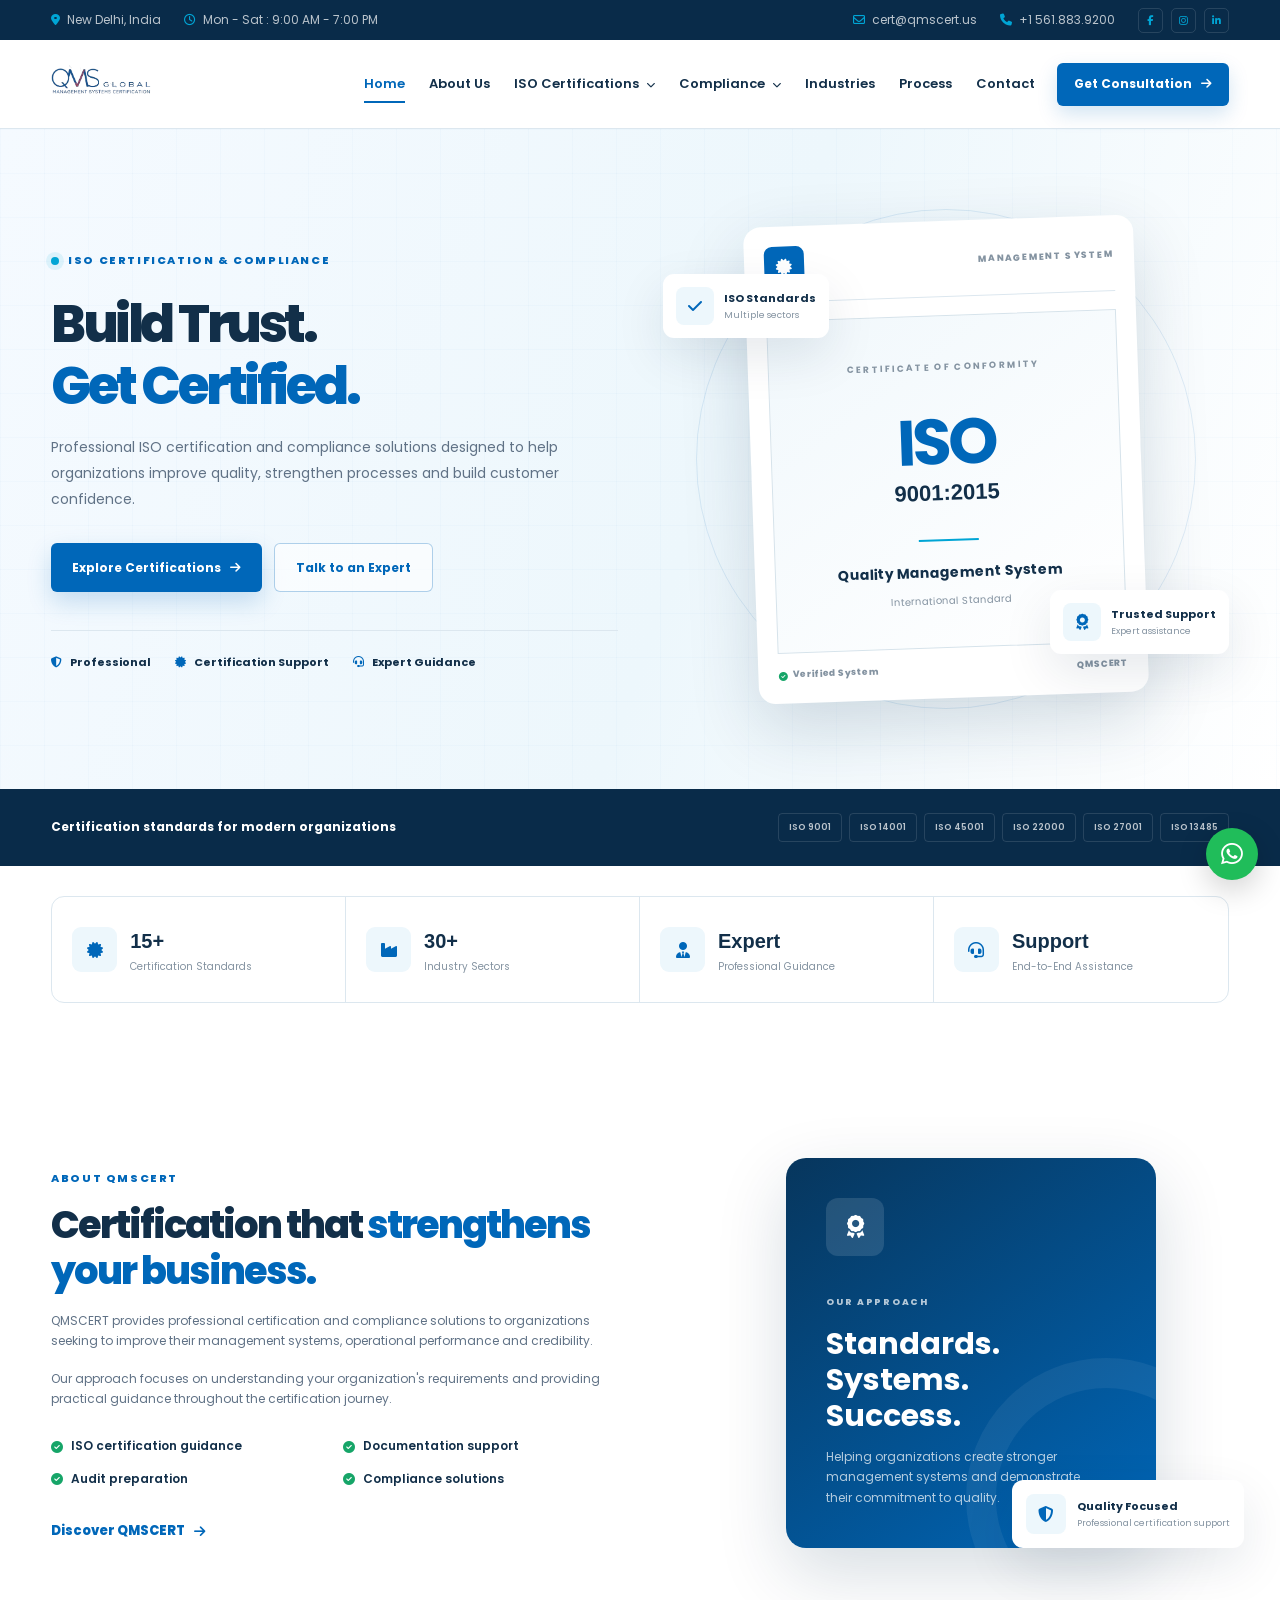
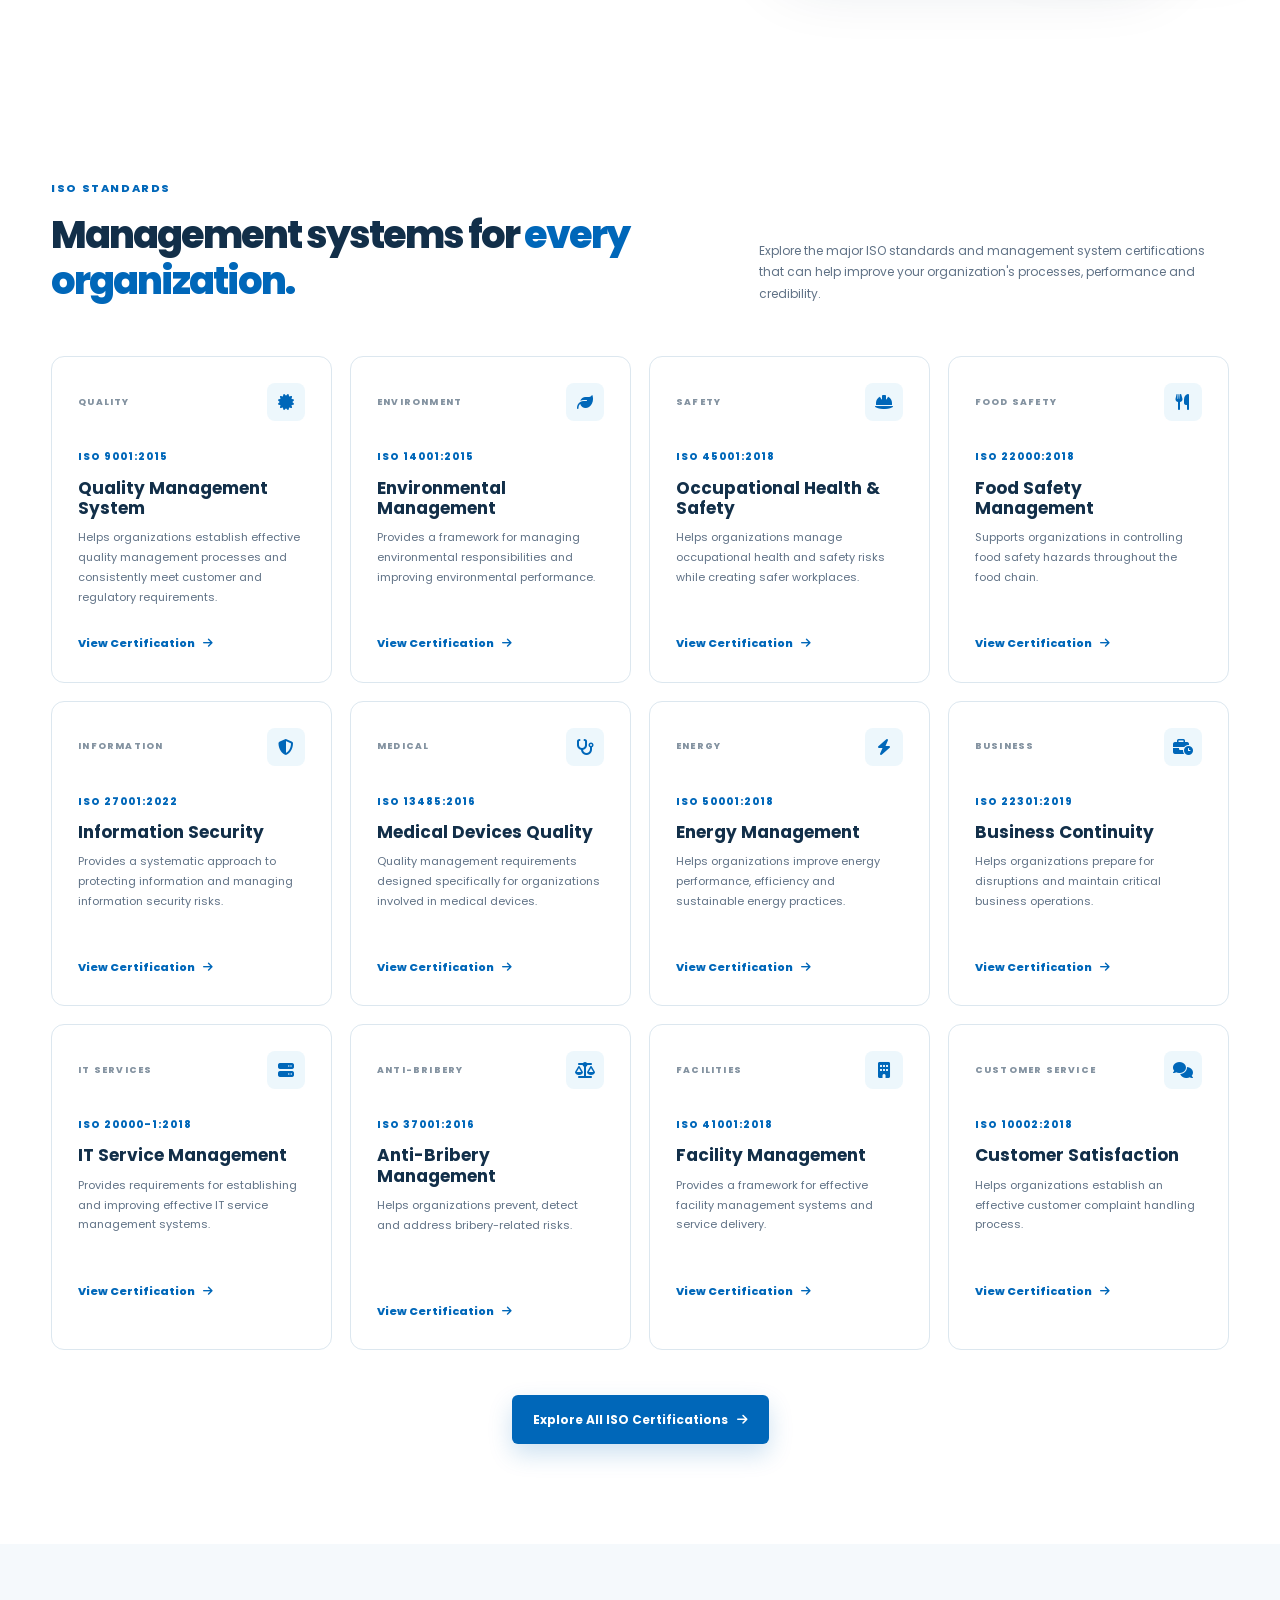
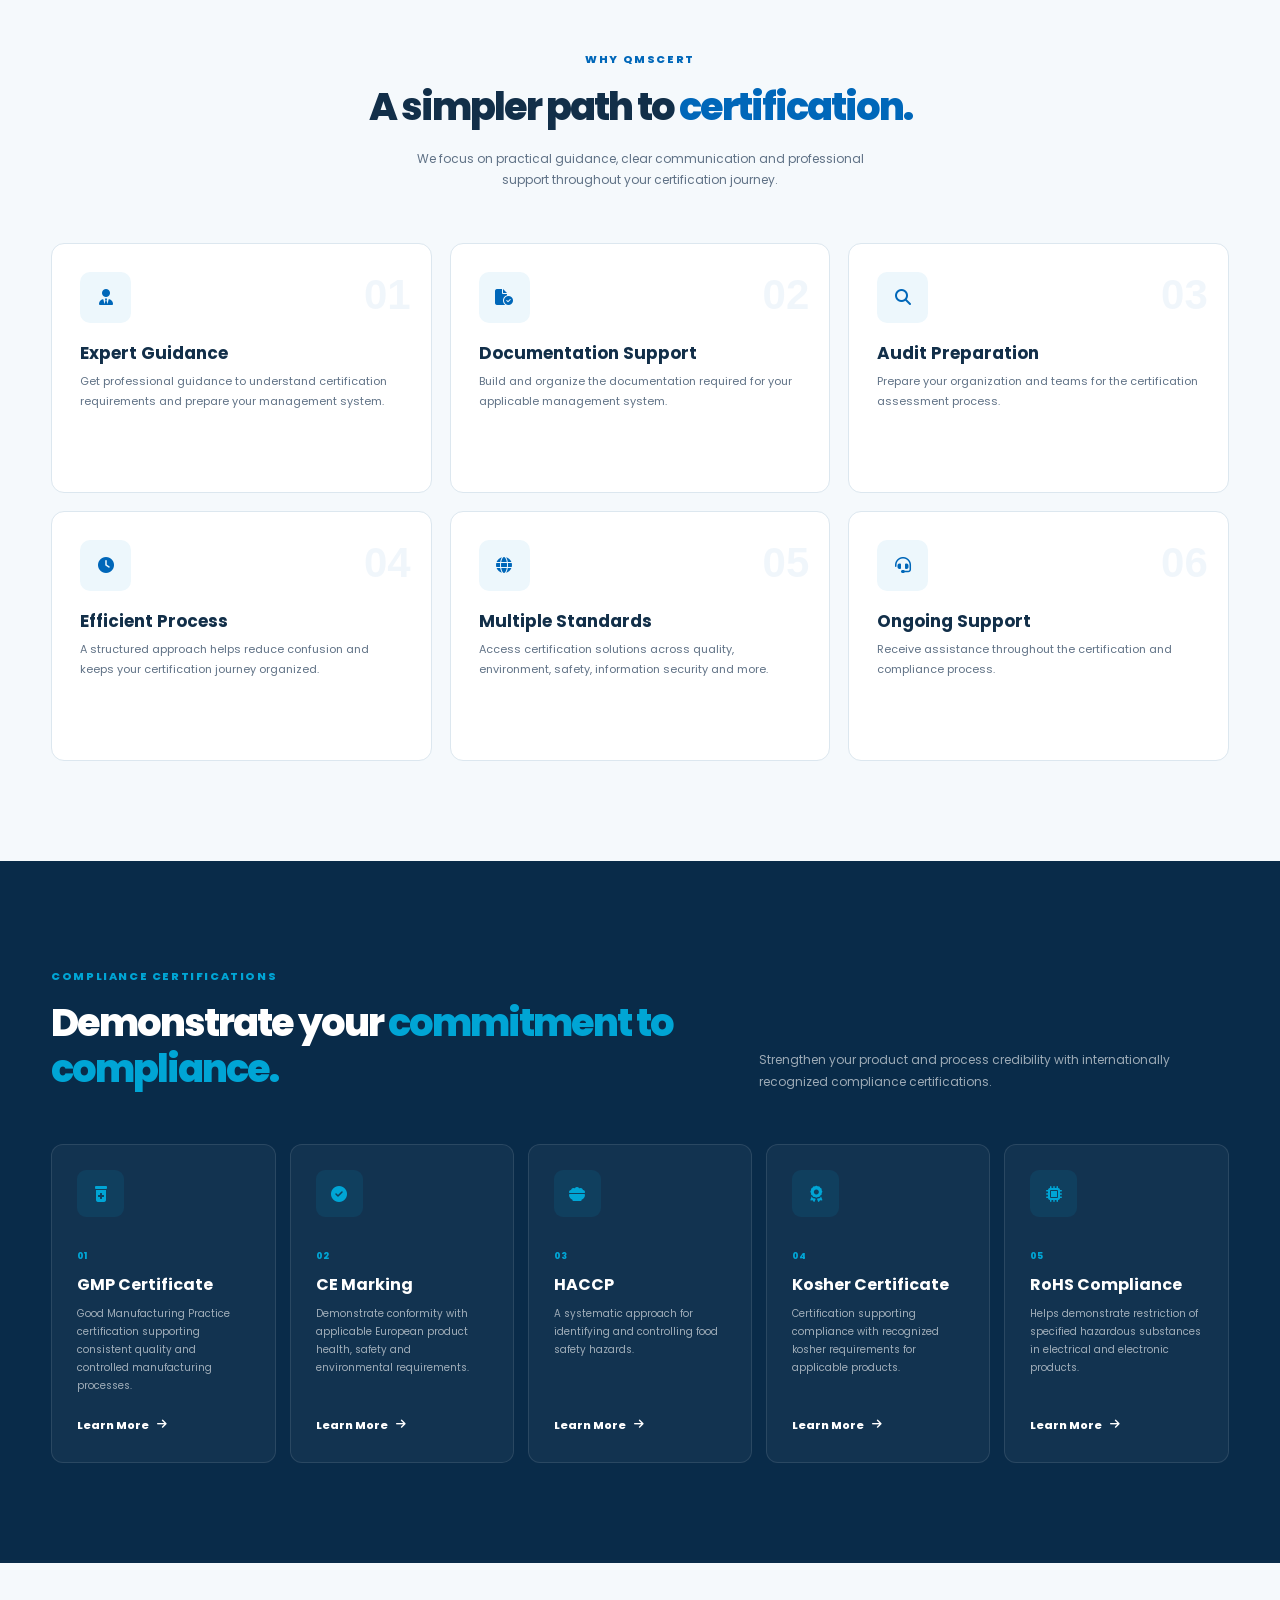
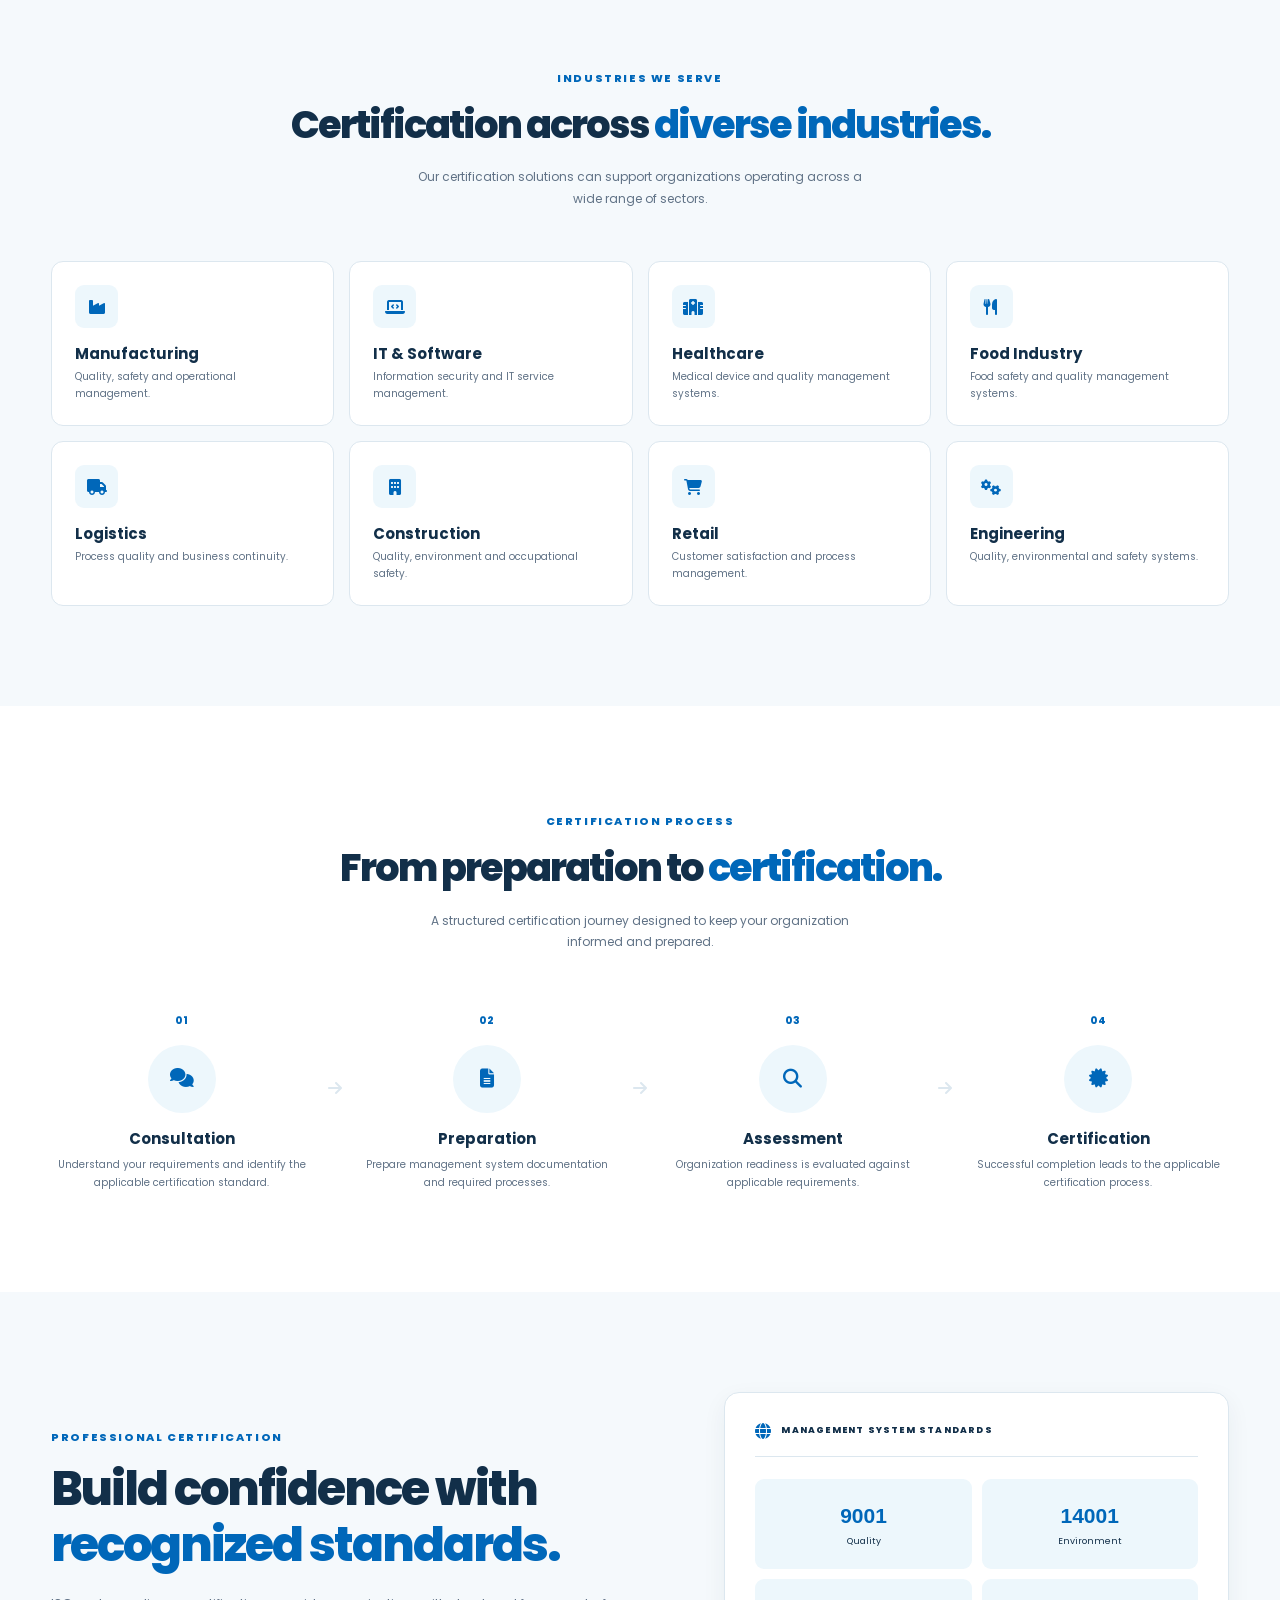
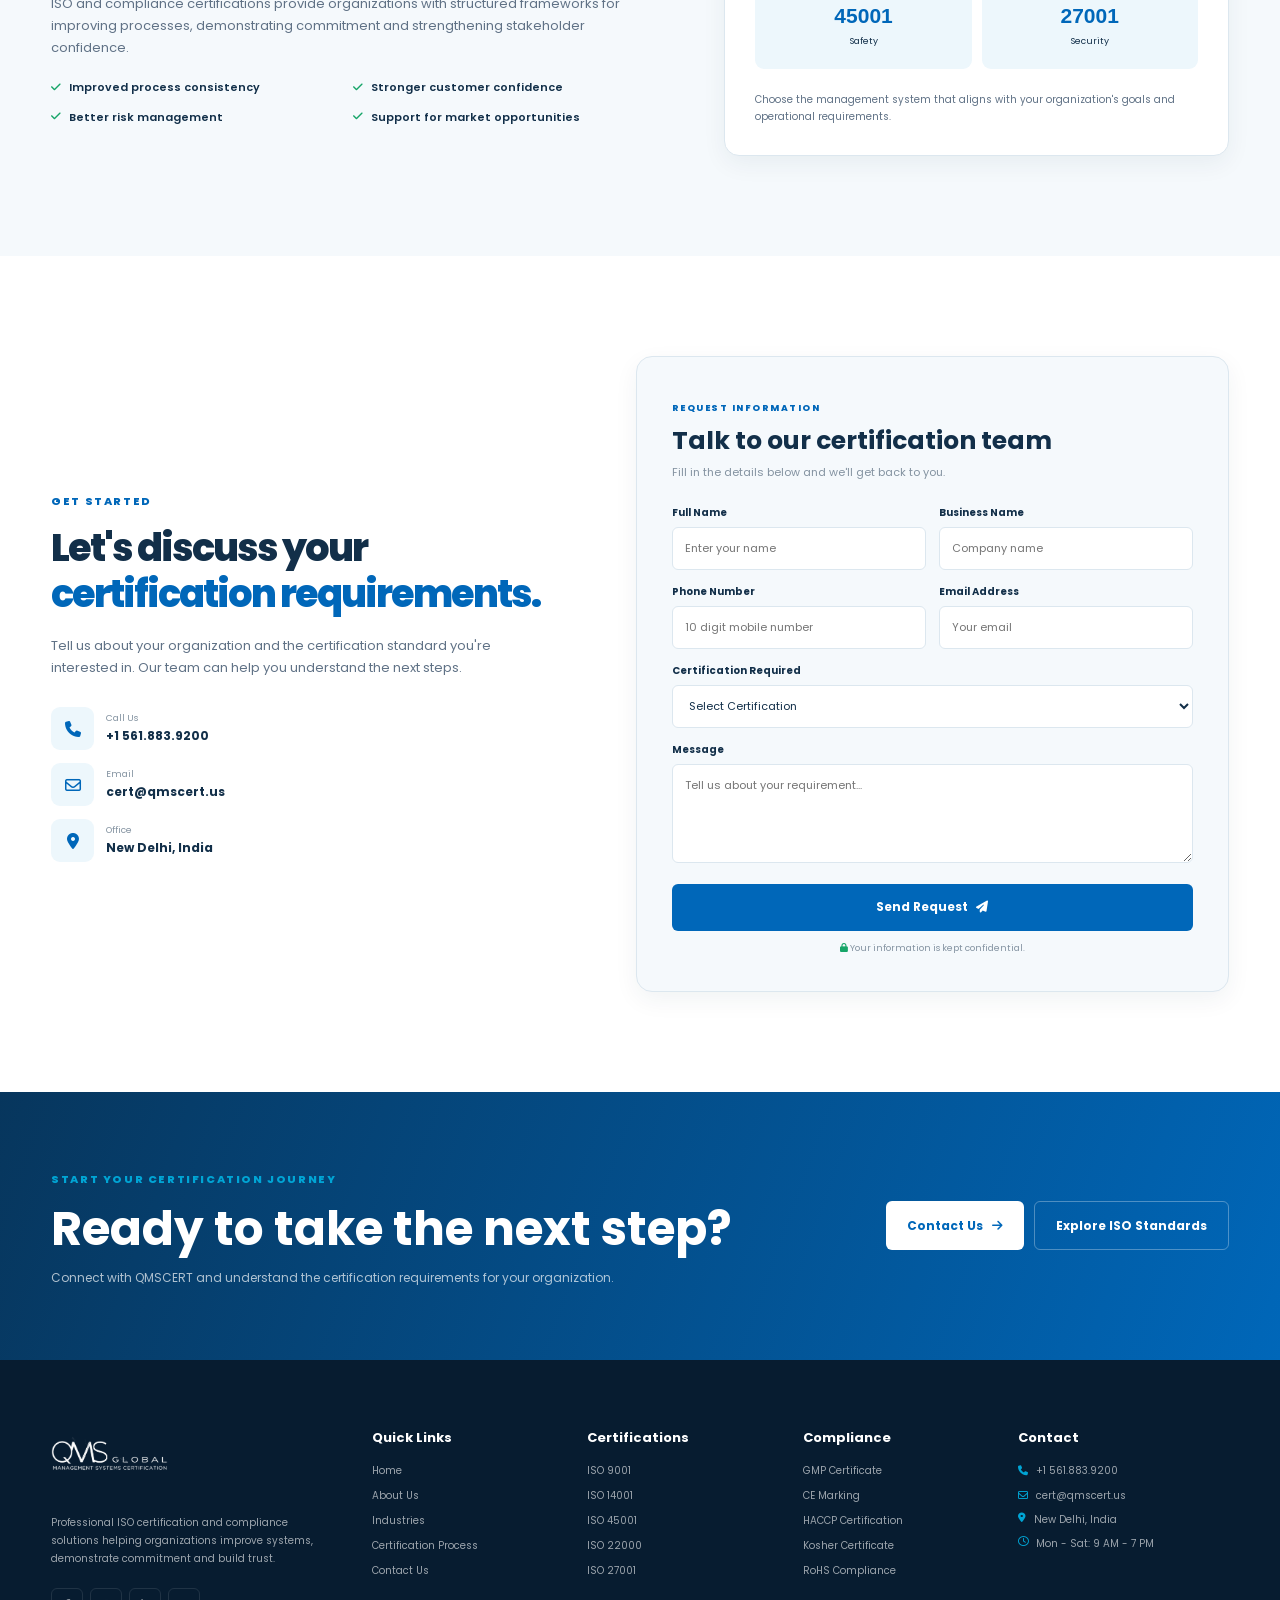
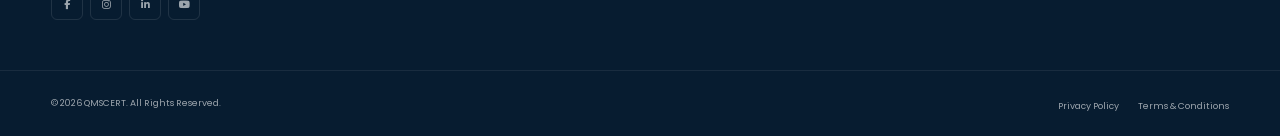
==== commit e580b833: "contact,compliance page add" ====
--- a/index.html
+++ b/index.html
@@ -171,29 +171,34 @@
             </button>
 
             <div class="dropdown-menu">
-              <a href="gmp.html">
+              <a href="compliance.html?type=gmp">
                 <i class="fa-solid fa-prescription-bottle-medical"></i>
                 GMP Certificate
               </a>
 
-              <a href="ce-marking.html">
+              <a href="compliance.html?type=ce">
                 <i class="fa-solid fa-circle-check"></i>
                 CE Marking
               </a>
 
-              <a href="haccp.html">
+              <a href="compliance.html?type=haccp">
                 <i class="fa-solid fa-bowl-food"></i>
                 HACCP Certification
               </a>
 
-              <a href="kosher.html">
+              <a href="compliance.html?type=kosher">
                 <i class="fa-solid fa-award"></i>
                 Kosher Certificate
               </a>
 
-              <a href="rohs.html">
+              <a href="compliance.html?type=rohs">
                 <i class="fa-solid fa-microchip"></i>
                 RoHS Compliance
+              </a>
+
+              <a href="compliance.html?type=all" class="dropdown-all">
+                View All Compliance
+                <i class="fa-solid fa-arrow-right"></i>
               </a>
             </div>
           </div>
@@ -1539,6 +1544,20 @@
           <a href="ISO-Certifications.html?iso=27001"> ISO 27001 </a>
         </div>
 
+        <div class="footer-column">
+          <h3>Compliance</h3>
+
+          <a href="compliance.html?type=gmp"> GMP Certificate </a>
+
+          <a href="compliance.html?type=ce"> CE Marking </a>
+
+          <a href="compliance.html?type=haccp"> HACCP Certification </a>
+
+          <a href="compliance.html?type=kosher"> Kosher Certificate </a>
+
+          <a href="compliance.html?type=rohs"> RoHS Compliance </a>
+        </div>
+
         <div class="footer-column footer-contact">
           <h3>Contact</h3>
 
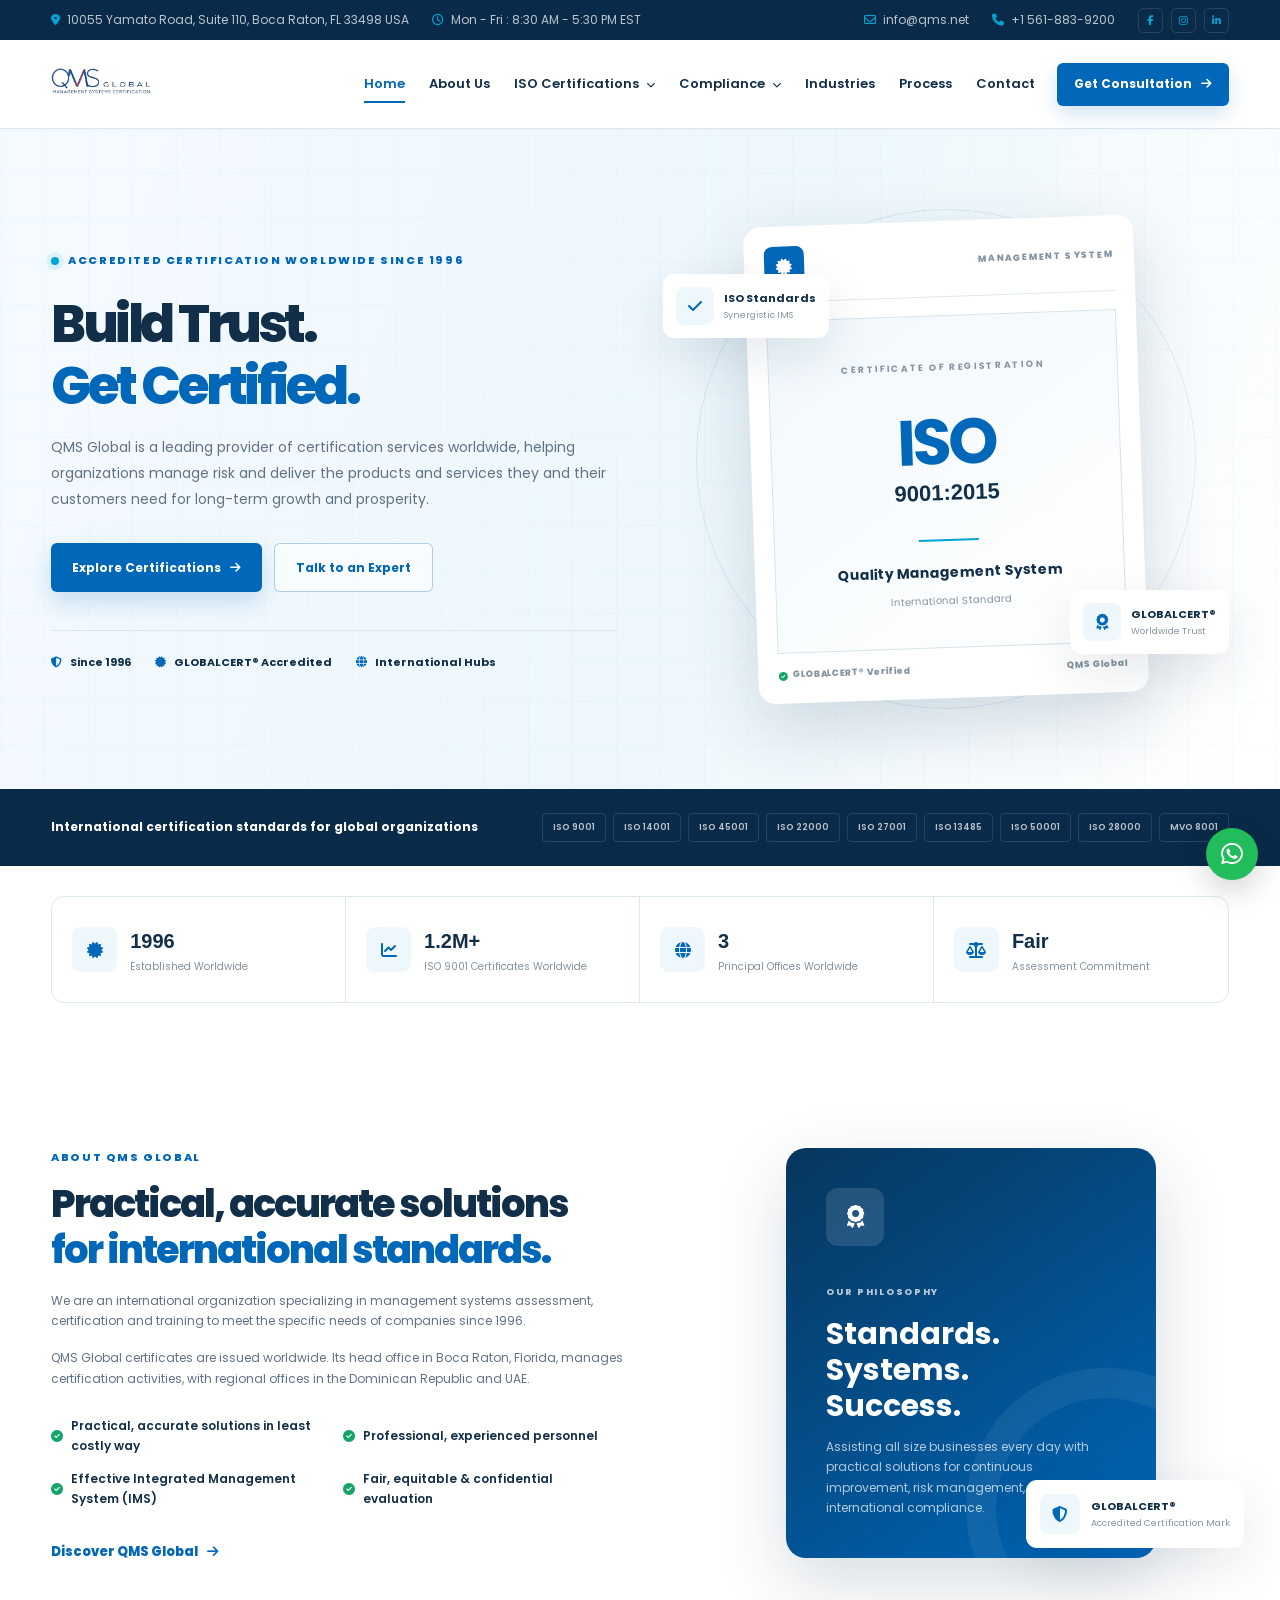
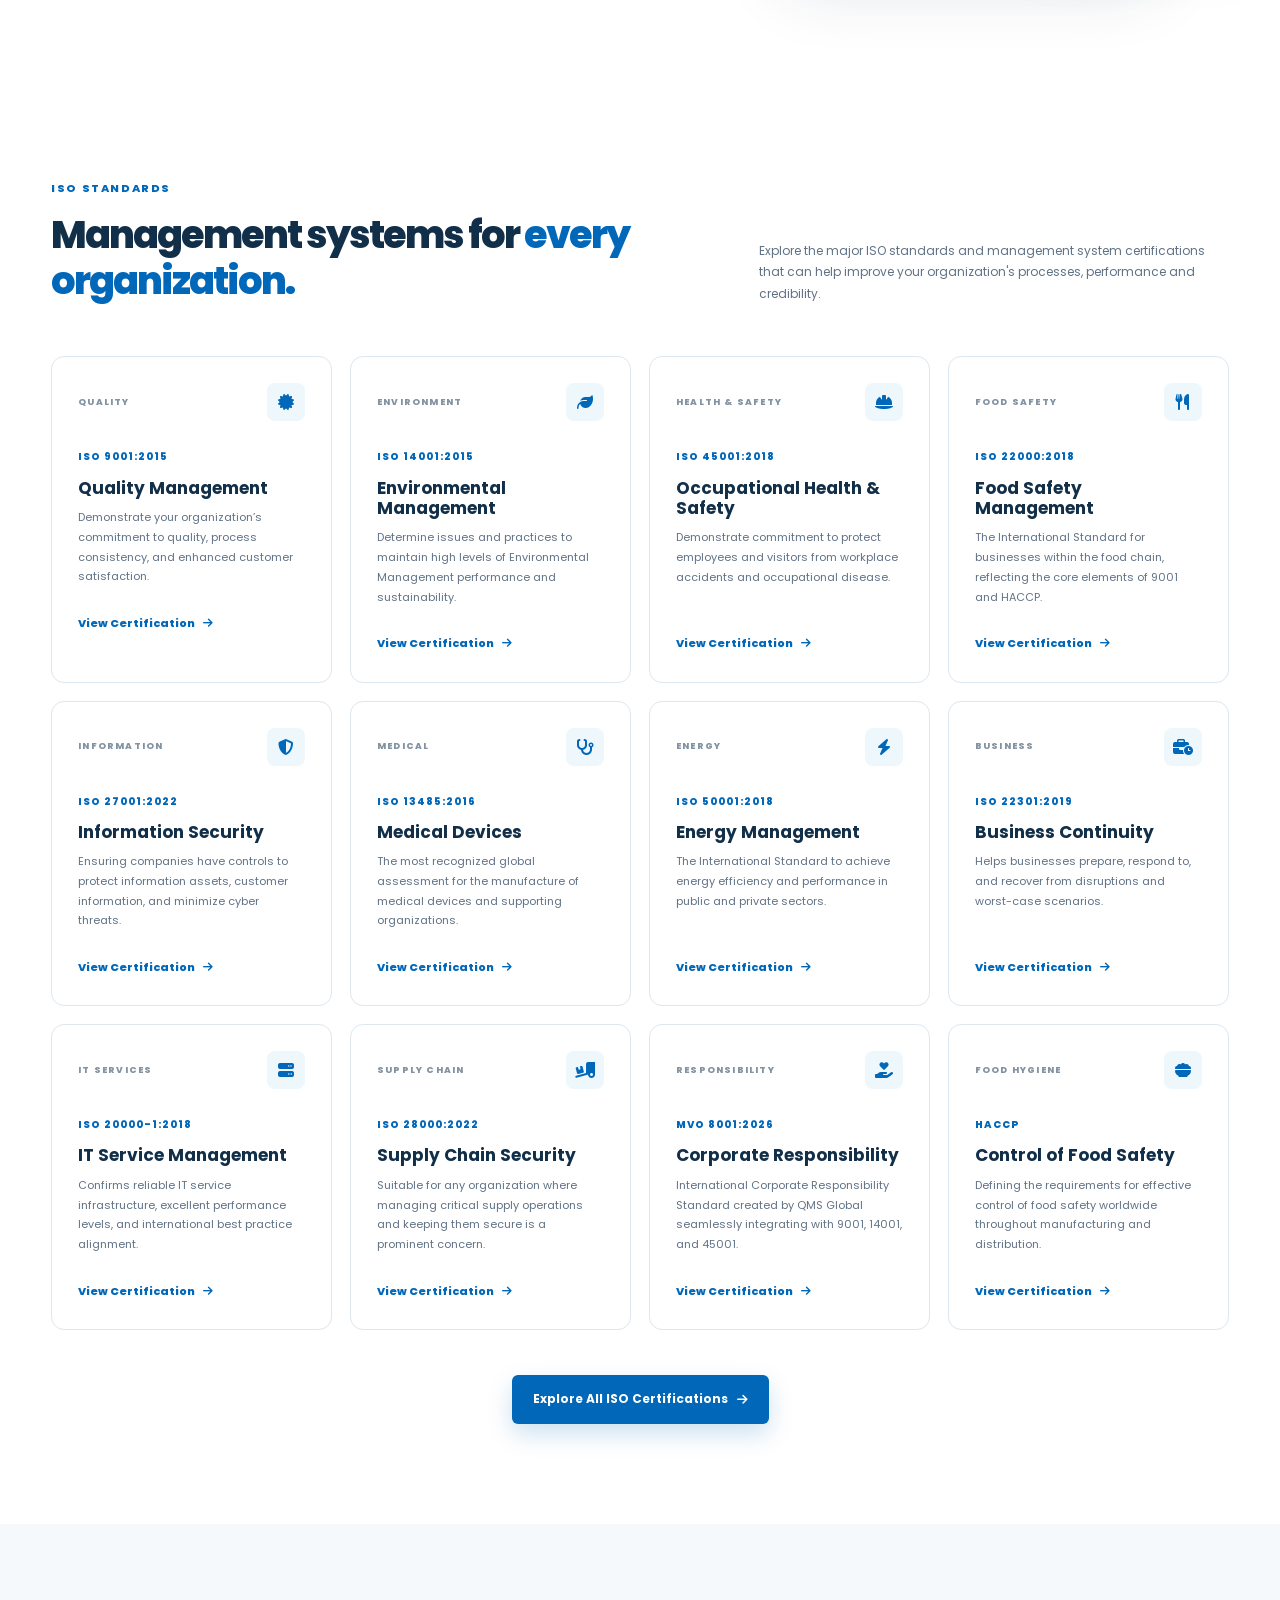
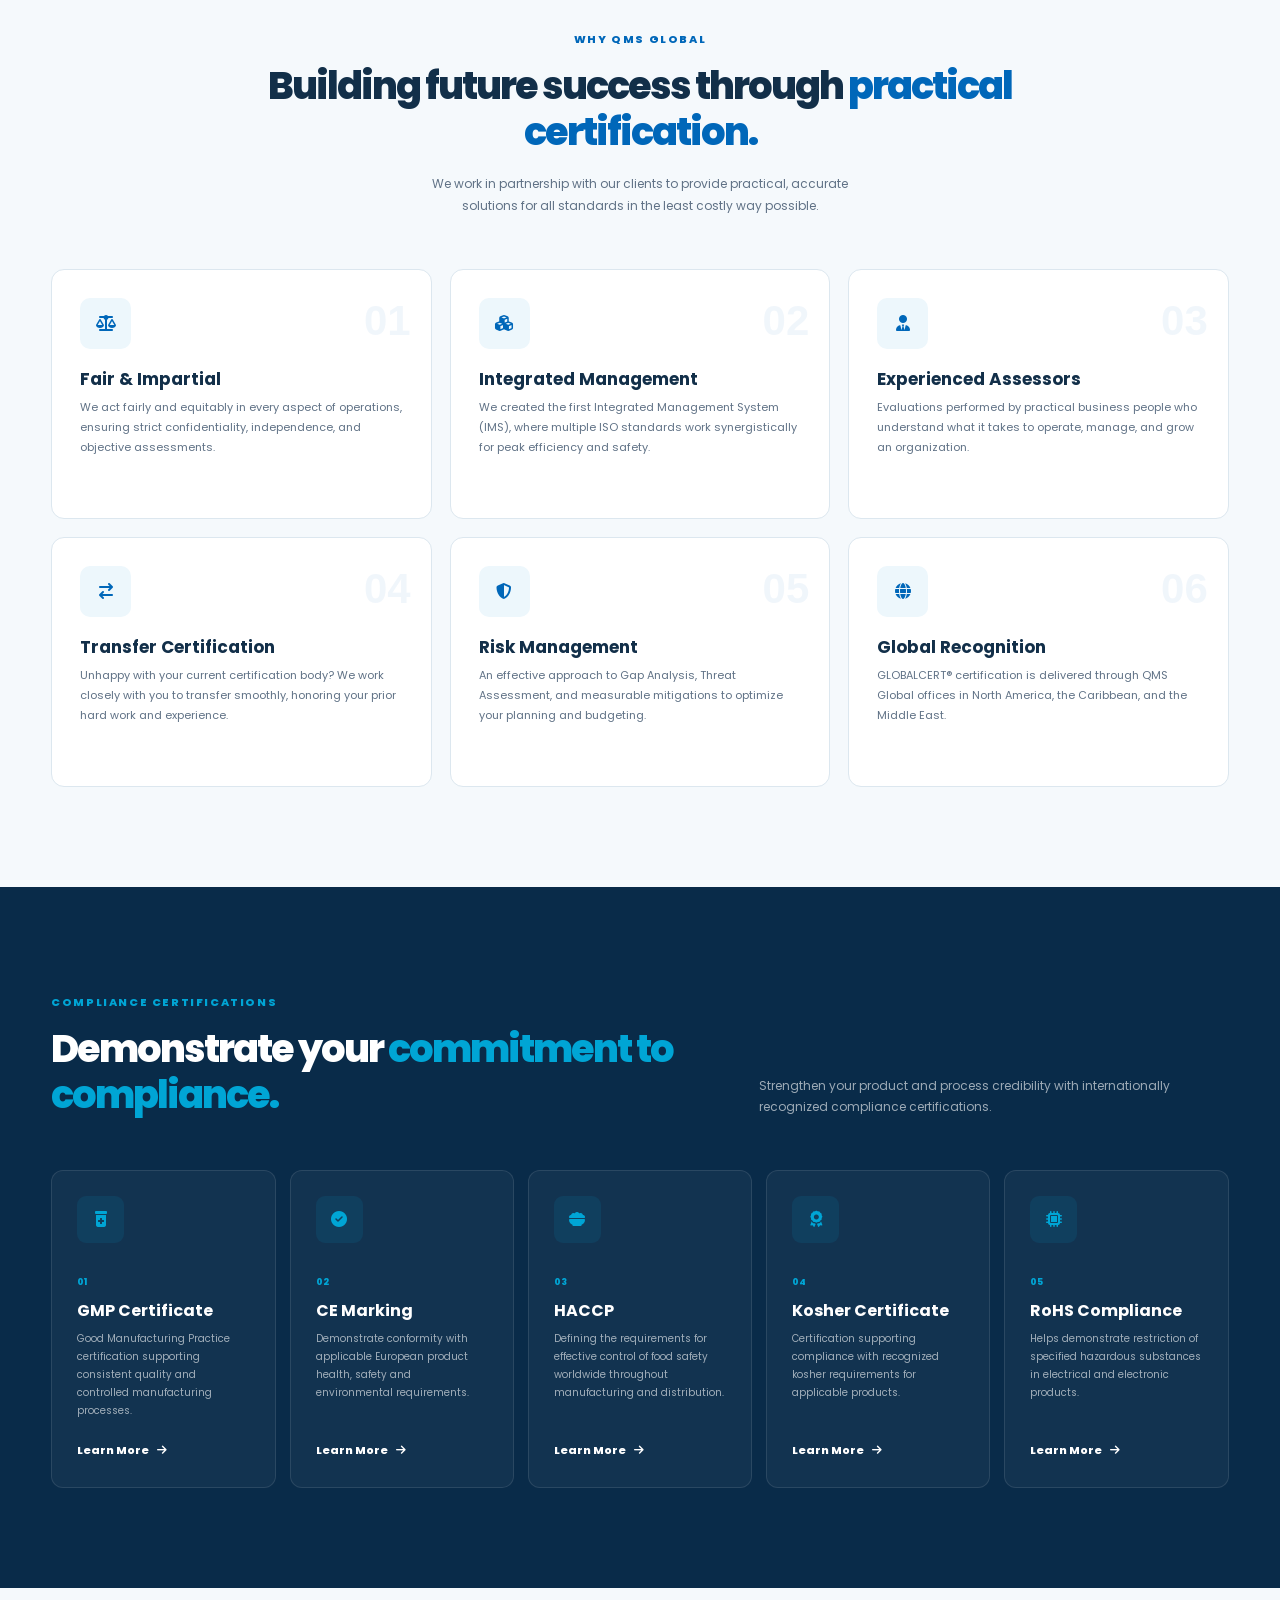
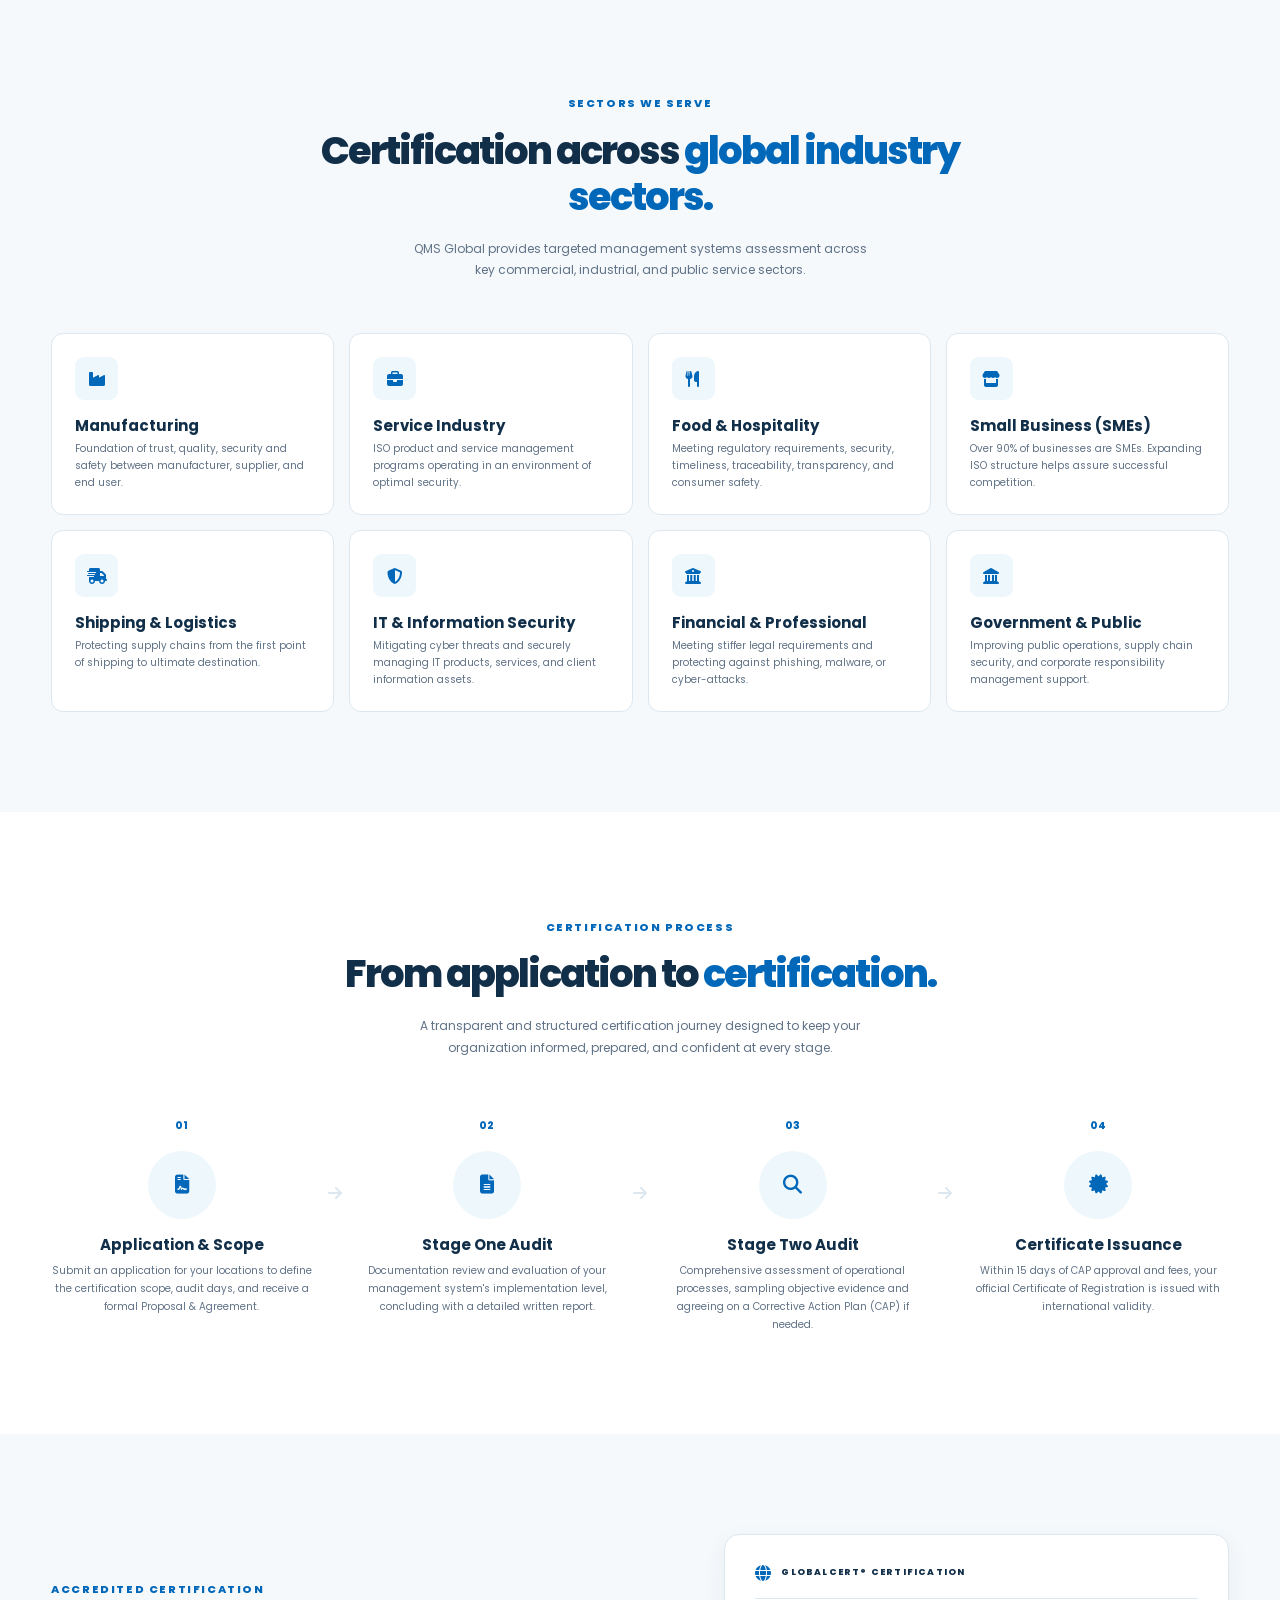
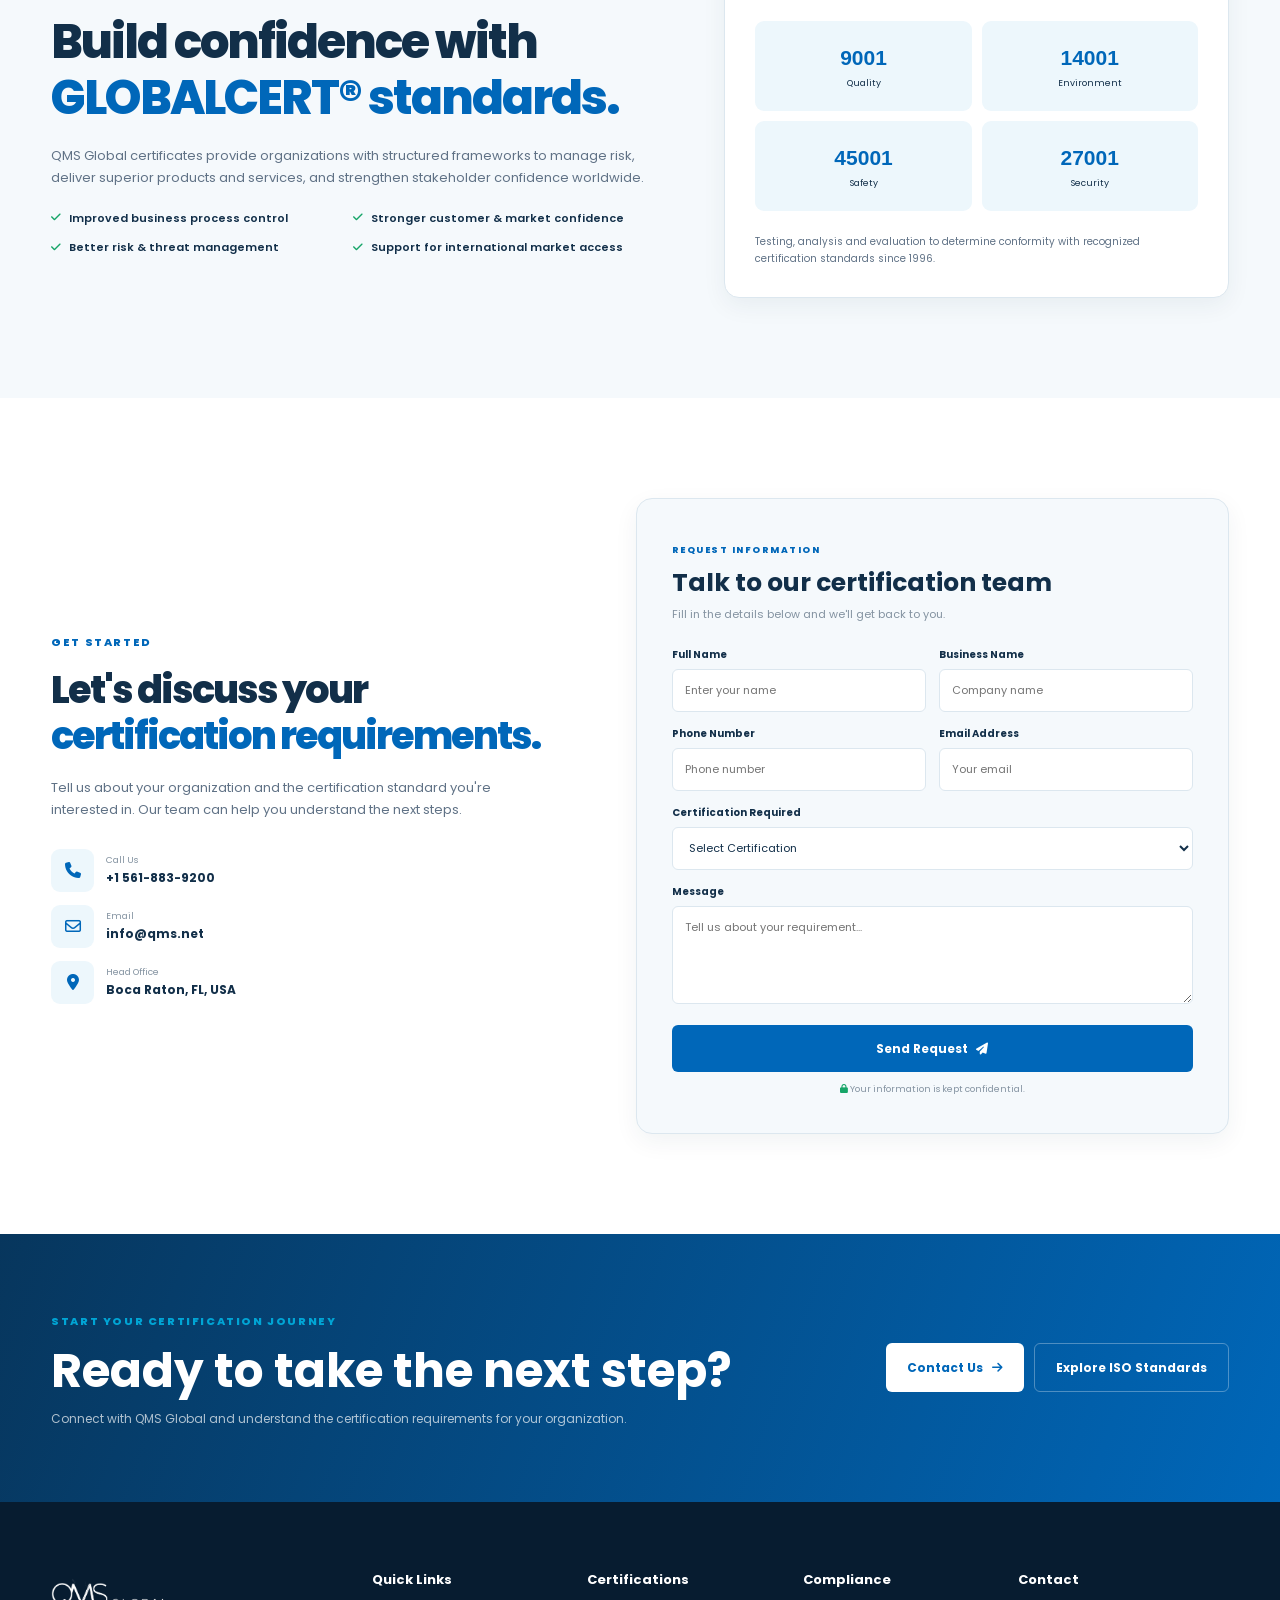
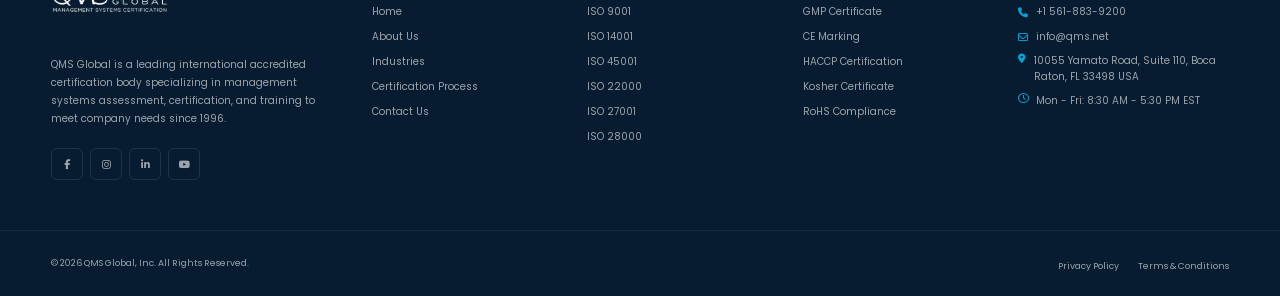
==== commit 2648d8ac: "update" ====
--- a/index.html
+++ b/index.html
@@ -4,11 +4,11 @@
     <meta charset="UTF-8" />
     <meta name="viewport" content="width=device-width, initial-scale=1.0" />
 
-    <title>QMSCERT | ISO Certification Services</title>
+    <title>QMS Global | Accredited ISO Certification Services</title>
 
     <meta
       name="description"
-      content="QMSCERT provides professional ISO certification and compliance certification services for organizations across industries."
+      content="QMS Global is a leading provider of accredited ISO certification, inspection and management systems assessment services worldwide since 1996."
     />
 
     <!-- Google Fonts - Poppins -->
@@ -40,24 +40,24 @@
         <div class="topbar-left">
           <span>
             <i class="fa-solid fa-location-dot"></i>
-            New Delhi, India
+            10055 Yamato Road, Suite 110, Boca Raton, FL 33498 USA
           </span>
 
           <span>
             <i class="fa-regular fa-clock"></i>
-            Mon - Sat : 9:00 AM - 7:00 PM
+            Mon - Fri : 8:30 AM - 5:30 PM EST
           </span>
         </div>
 
         <div class="topbar-right">
-          <a href="mailto:cert@qmscert.us">
+          <a href="mailto:info@qms.net">
             <i class="fa-regular fa-envelope"></i>
-            cert@qmscert.us
+            info@qms.net
           </a>
 
-          <a href="tel:+1561.883.9200">
+          <a href="tel:+15618839200">
             <i class="fa-solid fa-phone"></i>
-            +1 561.883.9200
+            +1 561-883-9200
           </a>
 
           <div class="social-links">
@@ -77,7 +77,7 @@
       <div class="container navbar">
         <!-- LOGO IMAGE ONLY -->
         <a href="index.html" class="brand">
-          <img src="images/logo.png" alt="QMSCERT" />
+          <img src="images/logo.png" alt="QMS Global" />
         </a>
 
         <!-- DESKTOP NAVIGATION -->
@@ -234,7 +234,7 @@
         <div class="hero-content">
           <span class="eyebrow">
             <span class="eyebrow-dot"></span>
-            ISO Certification & Compliance
+            Accredited Certification Worldwide Since 1996
           </span>
 
           <h1>
@@ -243,9 +243,9 @@
           </h1>
 
           <p>
-            Professional ISO certification and compliance solutions designed to
-            help organizations improve quality, strengthen processes and build
-            customer confidence.
+            QMS Global is a leading provider of certification services worldwide,
+            helping organizations manage risk and deliver the products and services
+            they and their customers need for long-term growth and prosperity.
           </p>
 
           <div class="hero-buttons">
@@ -262,17 +262,17 @@
           <div class="hero-trust">
             <div>
               <i class="fa-solid fa-shield-halved"></i>
-              <span>Professional</span>
+              <span>Since 1996</span>
             </div>
 
             <div>
               <i class="fa-solid fa-certificate"></i>
-              <span>Certification Support</span>
-            </div>
-
-            <div>
-              <i class="fa-solid fa-headset"></i>
-              <span>Expert Guidance</span>
+              <span>GLOBALCERT® Accredited</span>
+            </div>
+
+            <div>
+              <i class="fa-solid fa-globe"></i>
+              <span>International Hubs</span>
             </div>
           </div>
         </div>
@@ -293,7 +293,7 @@
             </div>
 
             <div class="certificate-body">
-              <small> CERTIFICATE OF CONFORMITY </small>
+              <small> CERTIFICATE OF REGISTRATION </small>
 
               <h2>ISO</h2>
 
@@ -309,10 +309,10 @@
             <div class="certificate-footer">
               <span>
                 <i class="fa-solid fa-circle-check"></i>
-                Verified System
+                GLOBALCERT® Verified
               </span>
 
-              <span> QMSCERT </span>
+              <span> QMS Global </span>
             </div>
           </div>
 
@@ -321,7 +321,7 @@
 
             <div>
               <strong>ISO Standards</strong>
-              <span>Multiple sectors</span>
+              <span>Synergistic IMS</span>
             </div>
           </div>
 
@@ -329,8 +329,8 @@
             <i class="fa-solid fa-award"></i>
 
             <div>
-              <strong>Trusted Support</strong>
-              <span>Expert assistance</span>
+              <strong>GLOBALCERT®</strong>
+              <span>Worldwide Trust</span>
             </div>
           </div>
         </div>
@@ -343,7 +343,7 @@
 
     <section class="trust-strip">
       <div class="container trust-inner">
-        <span> Certification standards for modern organizations </span>
+        <span> International certification standards for global organizations </span>
 
         <div class="standard-tags">
           <span>ISO 9001</span>
@@ -352,6 +352,9 @@
           <span>ISO 22000</span>
           <span>ISO 27001</span>
           <span>ISO 13485</span>
+          <span>ISO 50001</span>
+          <span>ISO 28000</span>
+          <span>MVO 8001</span>
         </div>
       </div>
     </section>
@@ -368,41 +371,41 @@
           </div>
 
           <div>
-            <strong>15+</strong>
-            <span>Certification Standards</span>
+            <strong>1996</strong>
+            <span>Established Worldwide</span>
           </div>
         </div>
 
         <div class="stat-card">
           <div class="stat-icon">
-            <i class="fa-solid fa-industry"></i>
+            <i class="fa-solid fa-chart-line"></i>
           </div>
 
           <div>
-            <strong>30+</strong>
-            <span>Industry Sectors</span>
+            <strong>1.2M+</strong>
+            <span>ISO 9001 Certificates Worldwide</span>
           </div>
         </div>
 
         <div class="stat-card">
           <div class="stat-icon">
-            <i class="fa-solid fa-user-tie"></i>
+            <i class="fa-solid fa-globe"></i>
           </div>
 
           <div>
-            <strong>Expert</strong>
-            <span>Professional Guidance</span>
+            <strong>3</strong>
+            <span>Principal Offices Worldwide</span>
           </div>
         </div>
 
         <div class="stat-card">
           <div class="stat-icon">
-            <i class="fa-solid fa-headset"></i>
+            <i class="fa-solid fa-scale-balanced"></i>
           </div>
 
           <div>
-            <strong>Support</strong>
-            <span>End-to-End Assistance</span>
+            <strong>Fair</strong>
+            <span>Assessment Commitment</span>
           </div>
         </div>
       </div>
@@ -415,49 +418,49 @@
     <section class="about-intro">
       <div class="container about-grid">
         <div class="about-content">
-          <span class="section-label"> About QMSCERT </span>
+          <span class="section-label"> About QMS Global </span>
 
           <h2>
-            Certification that
-            <span>strengthens your business.</span>
+            Practical, accurate solutions
+            <span>for international standards.</span>
           </h2>
 
           <p>
-            QMSCERT provides professional certification and compliance solutions
-            to organizations seeking to improve their management systems,
-            operational performance and credibility.
+            We are an international organization specializing in management systems
+            assessment, certification and training to meet the specific needs of
+            companies since 1996.
           </p>
 
           <p>
-            Our approach focuses on understanding your organization's
-            requirements and providing practical guidance throughout the
-            certification journey.
+            QMS Global certificates are issued worldwide. Its head office in Boca Raton,
+            Florida, manages certification activities, with regional offices in the
+            Dominican Republic and UAE.
           </p>
 
           <div class="check-list">
             <div>
               <i class="fa-solid fa-circle-check"></i>
-              ISO certification guidance
+              Practical, accurate solutions in least costly way
             </div>
 
             <div>
               <i class="fa-solid fa-circle-check"></i>
-              Documentation support
+              Professional, experienced personnel
             </div>
 
             <div>
               <i class="fa-solid fa-circle-check"></i>
-              Audit preparation
+              Effective Integrated Management System (IMS)
             </div>
 
             <div>
               <i class="fa-solid fa-circle-check"></i>
-              Compliance solutions
+              Fair, equitable & confidential evaluation
             </div>
           </div>
 
           <a href="about.html" class="text-btn">
-            Discover QMSCERT
+            Discover QMS Global
             <i class="fa-solid fa-arrow-right"></i>
           </a>
         </div>
@@ -468,13 +471,13 @@
               <i class="fa-solid fa-award"></i>
             </div>
 
-            <span>OUR APPROACH</span>
+            <span>OUR PHILOSOPHY</span>
 
             <h3>Standards. Systems. Success.</h3>
 
             <p>
-              Helping organizations create stronger management systems and
-              demonstrate their commitment to quality.
+              Assisting all size businesses every day with practical solutions for
+              continuous improvement, risk management, and international compliance.
             </p>
           </div>
 
@@ -482,8 +485,8 @@
             <i class="fa-solid fa-shield-halved"></i>
 
             <div>
-              <strong>Quality Focused</strong>
-              <span>Professional certification support</span>
+              <strong>GLOBALCERT®</strong>
+              <span>Accredited Certification Mark</span>
             </div>
           </div>
         </div>
@@ -524,15 +527,14 @@
 
             <span class="cert-code">ISO 9001:2015</span>
 
-            <h3>Quality Management System</h3>
-
-            <p>
-              Helps organizations establish effective quality management
-              processes and consistently meet customer and regulatory
-              requirements.
-            </p>
-
-            <a href="iso-9001.html">
+            <h3>Quality Management</h3>
+
+            <p>
+              Demonstrate your organization’s commitment to quality, process consistency,
+              and enhanced customer satisfaction.
+            </p>
+
+            <a href="ISO-Certifications.html?iso=9001">
               View Certification
               <i class="fa-solid fa-arrow-right"></i>
             </a>
@@ -551,11 +553,11 @@
             <h3>Environmental Management</h3>
 
             <p>
-              Provides a framework for managing environmental responsibilities
-              and improving environmental performance.
-            </p>
-
-            <a href="iso-14001.html">
+              Determine issues and practices to maintain high levels of Environmental
+              Management performance and sustainability.
+            </p>
+
+            <a href="ISO-Certifications.html?iso=14001">
               View Certification
               <i class="fa-solid fa-arrow-right"></i>
             </a>
@@ -565,7 +567,7 @@
 
           <article class="cert-card">
             <div class="cert-top">
-              <span>SAFETY</span>
+              <span>HEALTH & SAFETY</span>
               <i class="fa-solid fa-helmet-safety"></i>
             </div>
 
@@ -574,11 +576,11 @@
             <h3>Occupational Health & Safety</h3>
 
             <p>
-              Helps organizations manage occupational health and safety risks
-              while creating safer workplaces.
-            </p>
-
-            <a href="iso-45001.html">
+              Demonstrate commitment to protect employees and visitors from workplace
+              accidents and occupational disease.
+            </p>
+
+            <a href="ISO-Certifications.html?iso=45001">
               View Certification
               <i class="fa-solid fa-arrow-right"></i>
             </a>
@@ -597,11 +599,11 @@
             <h3>Food Safety Management</h3>
 
             <p>
-              Supports organizations in controlling food safety hazards
-              throughout the food chain.
-            </p>
-
-            <a href="iso-22000.html">
+              The International Standard for businesses within the food chain,
+              reflecting the core elements of 9001 and HACCP.
+            </p>
+
+            <a href="ISO-Certifications.html?iso=22000">
               View Certification
               <i class="fa-solid fa-arrow-right"></i>
             </a>
@@ -620,11 +622,11 @@
             <h3>Information Security</h3>
 
             <p>
-              Provides a systematic approach to protecting information and
-              managing information security risks.
-            </p>
-
-            <a href="iso-27001.html">
+              Ensuring companies have controls to protect information assets,
+              customer information, and minimize cyber threats.
+            </p>
+
+            <a href="ISO-Certifications.html?iso=27001">
               View Certification
               <i class="fa-solid fa-arrow-right"></i>
             </a>
@@ -640,14 +642,14 @@
 
             <span class="cert-code">ISO 13485:2016</span>
 
-            <h3>Medical Devices Quality</h3>
-
-            <p>
-              Quality management requirements designed specifically for
-              organizations involved in medical devices.
-            </p>
-
-            <a href="iso-13485.html">
+            <h3>Medical Devices</h3>
+
+            <p>
+              The most recognized global assessment for the manufacture of medical
+              devices and supporting organizations.
+            </p>
+
+            <a href="ISO-Certifications.html?iso=13485">
               View Certification
               <i class="fa-solid fa-arrow-right"></i>
             </a>
@@ -666,11 +668,11 @@
             <h3>Energy Management</h3>
 
             <p>
-              Helps organizations improve energy performance, efficiency and
-              sustainable energy practices.
-            </p>
-
-            <a href="iso-50001.html">
+              The International Standard to achieve energy efficiency and performance
+              in public and private sectors.
+            </p>
+
+            <a href="ISO-Certifications.html?iso=50001">
               View Certification
               <i class="fa-solid fa-arrow-right"></i>
             </a>
@@ -689,11 +691,11 @@
             <h3>Business Continuity</h3>
 
             <p>
-              Helps organizations prepare for disruptions and maintain critical
-              business operations.
-            </p>
-
-            <a href="iso-22301.html">
+              Helps businesses prepare, respond to, and recover from disruptions
+              and worst-case scenarios.
+            </p>
+
+            <a href="ISO-Certifications.html?iso=22301">
               View Certification
               <i class="fa-solid fa-arrow-right"></i>
             </a>
@@ -712,80 +714,80 @@
             <h3>IT Service Management</h3>
 
             <p>
-              Provides requirements for establishing and improving effective IT
-              service management systems.
-            </p>
-
-            <a href="iso-20000.html">
+              Confirms reliable IT service infrastructure, excellent performance
+              levels, and international best practice alignment.
+            </p>
+
+            <a href="ISO-Certifications.html?iso=20000">
               View Certification
               <i class="fa-solid fa-arrow-right"></i>
             </a>
           </article>
 
-          <!-- ISO 37001 -->
+          <!-- ISO 28000 -->
 
           <article class="cert-card">
             <div class="cert-top">
-              <span>ANTI-BRIBERY</span>
-              <i class="fa-solid fa-scale-balanced"></i>
-            </div>
-
-            <span class="cert-code">ISO 37001:2016</span>
-
-            <h3>Anti-Bribery Management</h3>
-
-            <p>
-              Helps organizations prevent, detect and address bribery-related
-              risks.
-            </p>
-
-            <a href="iso-37001.html">
+              <span>SUPPLY CHAIN</span>
+              <i class="fa-solid fa-truck-ramp-box"></i>
+            </div>
+
+            <span class="cert-code">ISO 28000:2022</span>
+
+            <h3>Supply Chain Security</h3>
+
+            <p>
+              Suitable for any organization where managing critical supply operations
+              and keeping them secure is a prominent concern.
+            </p>
+
+            <a href="ISO-Certifications.html?iso=28000">
               View Certification
               <i class="fa-solid fa-arrow-right"></i>
             </a>
           </article>
 
-          <!-- ISO 41001 -->
+          <!-- MVO 8001 -->
 
           <article class="cert-card">
             <div class="cert-top">
-              <span>FACILITIES</span>
-              <i class="fa-solid fa-building"></i>
-            </div>
-
-            <span class="cert-code">ISO 41001:2018</span>
-
-            <h3>Facility Management</h3>
-
-            <p>
-              Provides a framework for effective facility management systems and
-              service delivery.
-            </p>
-
-            <a href="iso-41001.html">
+              <span>RESPONSIBILITY</span>
+              <i class="fa-solid fa-hand-holding-heart"></i>
+            </div>
+
+            <span class="cert-code">MVO 8001:2026</span>
+
+            <h3>Corporate Responsibility</h3>
+
+            <p>
+              International Corporate Responsibility Standard created by QMS Global
+              seamlessly integrating with 9001, 14001, and 45001.
+            </p>
+
+            <a href="ISO-Certifications.html?iso=8001">
               View Certification
               <i class="fa-solid fa-arrow-right"></i>
             </a>
           </article>
 
-          <!-- ISO 10002 -->
+          <!-- HACCP -->
 
           <article class="cert-card">
             <div class="cert-top">
-              <span>CUSTOMER SERVICE</span>
-              <i class="fa-solid fa-comments"></i>
-            </div>
-
-            <span class="cert-code">ISO 10002:2018</span>
-
-            <h3>Customer Satisfaction</h3>
-
-            <p>
-              Helps organizations establish an effective customer complaint
-              handling process.
-            </p>
-
-            <a href="iso-10002.html">
+              <span>FOOD HYGIENE</span>
+              <i class="fa-solid fa-bowl-food"></i>
+            </div>
+
+            <span class="cert-code">HACCP</span>
+
+            <h3>Control of Food Safety</h3>
+
+            <p>
+              Defining the requirements for effective control of food safety
+              worldwide throughout manufacturing and distribution.
+            </p>
+
+            <a href="compliance.html?type=haccp">
               View Certification
               <i class="fa-solid fa-arrow-right"></i>
             </a>
@@ -793,7 +795,7 @@
         </div>
 
         <div class="center-button">
-          <a href="iso-certifications.html" class="btn btn-primary">
+          <a href="ISO-Certifications.html" class="btn btn-primary">
             Explore All ISO Certifications
             <i class="fa-solid fa-arrow-right"></i>
           </a>
@@ -808,16 +810,16 @@
     <section class="why-us">
       <div class="container">
         <div class="section-heading center">
-          <span class="section-label"> Why QMSCERT </span>
+          <span class="section-label"> Why QMS Global </span>
 
           <h2>
-            A simpler path to
-            <span>certification.</span>
+            Building future success through
+            <span>practical certification.</span>
           </h2>
 
           <p>
-            We focus on practical guidance, clear communication and professional
-            support throughout your certification journey.
+            We work in partnership with our clients to provide practical, accurate
+            solutions for all standards in the least costly way possible.
           </p>
         </div>
 
@@ -826,14 +828,14 @@
             <span class="number">01</span>
 
             <div class="why-icon">
-              <i class="fa-solid fa-user-tie"></i>
-            </div>
-
-            <h3>Expert Guidance</h3>
-
-            <p>
-              Get professional guidance to understand certification requirements
-              and prepare your management system.
+              <i class="fa-solid fa-scale-balanced"></i>
+            </div>
+
+            <h3>Fair & Impartial</h3>
+
+            <p>
+              We act fairly and equitably in every aspect of operations, ensuring
+              strict confidentiality, independence, and objective assessments.
             </p>
           </div>
 
@@ -841,14 +843,14 @@
             <span class="number">02</span>
 
             <div class="why-icon">
-              <i class="fa-solid fa-file-circle-check"></i>
-            </div>
-
-            <h3>Documentation Support</h3>
-
-            <p>
-              Build and organize the documentation required for your applicable
-              management system.
+              <i class="fa-solid fa-cubes"></i>
+            </div>
+
+            <h3>Integrated Management</h3>
+
+            <p>
+              We created the first Integrated Management System (IMS), where multiple
+              ISO standards work synergistically for peak efficiency and safety.
             </p>
           </div>
 
@@ -856,14 +858,14 @@
             <span class="number">03</span>
 
             <div class="why-icon">
-              <i class="fa-solid fa-magnifying-glass"></i>
-            </div>
-
-            <h3>Audit Preparation</h3>
-
-            <p>
-              Prepare your organization and teams for the certification
-              assessment process.
+              <i class="fa-solid fa-user-tie"></i>
+            </div>
+
+            <h3>Experienced Assessors</h3>
+
+            <p>
+              Evaluations performed by practical business people who understand what
+              it takes to operate, manage, and grow an organization.
             </p>
           </div>
 
@@ -871,14 +873,14 @@
             <span class="number">04</span>
 
             <div class="why-icon">
-              <i class="fa-solid fa-clock"></i>
-            </div>
-
-            <h3>Efficient Process</h3>
-
-            <p>
-              A structured approach helps reduce confusion and keeps your
-              certification journey organized.
+              <i class="fa-solid fa-arrow-right-arrow-left"></i>
+            </div>
+
+            <h3>Transfer Certification</h3>
+
+            <p>
+              Unhappy with your current certification body? We work closely with you
+              to transfer smoothly, honoring your prior hard work and experience.
             </p>
           </div>
 
@@ -886,14 +888,14 @@
             <span class="number">05</span>
 
             <div class="why-icon">
-              <i class="fa-solid fa-globe"></i>
-            </div>
-
-            <h3>Multiple Standards</h3>
-
-            <p>
-              Access certification solutions across quality, environment,
-              safety, information security and more.
+              <i class="fa-solid fa-shield-halved"></i>
+            </div>
+
+            <h3>Risk Management</h3>
+
+            <p>
+              An effective approach to Gap Analysis, Threat Assessment, and measurable
+              mitigations to optimize your planning and budgeting.
             </p>
           </div>
 
@@ -901,14 +903,14 @@
             <span class="number">06</span>
 
             <div class="why-icon">
-              <i class="fa-solid fa-headset"></i>
-            </div>
-
-            <h3>Ongoing Support</h3>
-
-            <p>
-              Receive assistance throughout the certification and compliance
-              process.
+              <i class="fa-solid fa-globe"></i>
+            </div>
+
+            <h3>Global Recognition</h3>
+
+            <p>
+              GLOBALCERT® certification is delivered through QMS Global offices in
+              North America, the Caribbean, and the Middle East.
             </p>
           </div>
         </div>
@@ -952,7 +954,7 @@
               quality and controlled manufacturing processes.
             </p>
 
-            <a href="gmp.html">
+            <a href="compliance.html?type=gmp">
               Learn More
               <i class="fa-solid fa-arrow-right"></i>
             </a>
@@ -972,7 +974,7 @@
               safety and environmental requirements.
             </p>
 
-            <a href="ce-marking.html">
+            <a href="compliance.html?type=ce">
               Learn More
               <i class="fa-solid fa-arrow-right"></i>
             </a>
@@ -988,11 +990,11 @@
             <h3>HACCP</h3>
 
             <p>
-              A systematic approach for identifying and controlling food safety
-              hazards.
-            </p>
-
-            <a href="haccp.html">
+              Defining the requirements for effective control of food safety
+              worldwide throughout manufacturing and distribution.
+            </p>
+
+            <a href="compliance.html?type=haccp">
               Learn More
               <i class="fa-solid fa-arrow-right"></i>
             </a>
@@ -1012,7 +1014,7 @@
               requirements for applicable products.
             </p>
 
-            <a href="kosher.html">
+            <a href="compliance.html?type=kosher">
               Learn More
               <i class="fa-solid fa-arrow-right"></i>
             </a>
@@ -1032,7 +1034,7 @@
               electrical and electronic products.
             </p>
 
-            <a href="rohs.html">
+            <a href="compliance.html?type=rohs">
               Learn More
               <i class="fa-solid fa-arrow-right"></i>
             </a>
@@ -1048,16 +1050,16 @@
     <section class="industries">
       <div class="container">
         <div class="section-heading center">
-          <span class="section-label"> Industries We Serve </span>
+          <span class="section-label"> Sectors We Serve </span>
 
           <h2>
             Certification across
-            <span>diverse industries.</span>
+            <span>global industry sectors.</span>
           </h2>
 
           <p>
-            Our certification solutions can support organizations operating
-            across a wide range of sectors.
+            QMS Global provides targeted management systems assessment across
+            key commercial, industrial, and public service sectors.
           </p>
         </div>
 
@@ -1065,49 +1067,49 @@
           <div class="industry-card">
             <i class="fa-solid fa-industry"></i>
             <h3>Manufacturing</h3>
-            <p>Quality, safety and operational management.</p>
+            <p>Foundation of trust, quality, security and safety between manufacturer, supplier, and end user.</p>
           </div>
 
           <div class="industry-card">
-            <i class="fa-solid fa-laptop-code"></i>
-            <h3>IT & Software</h3>
-            <p>Information security and IT service management.</p>
-          </div>
-
-          <div class="industry-card">
-            <i class="fa-solid fa-hospital"></i>
-            <h3>Healthcare</h3>
-            <p>Medical device and quality management systems.</p>
+            <i class="fa-solid fa-briefcase"></i>
+            <h3>Service Industry</h3>
+            <p>ISO product and service management programs operating in an environment of optimal security.</p>
           </div>
 
           <div class="industry-card">
             <i class="fa-solid fa-utensils"></i>
-            <h3>Food Industry</h3>
-            <p>Food safety and quality management systems.</p>
+            <h3>Food & Hospitality</h3>
+            <p>Meeting regulatory requirements, security, timeliness, traceability, transparency, and consumer safety.</p>
           </div>
 
           <div class="industry-card">
-            <i class="fa-solid fa-truck"></i>
-            <h3>Logistics</h3>
-            <p>Process quality and business continuity.</p>
+            <i class="fa-solid fa-store"></i>
+            <h3>Small Business (SMEs)</h3>
+            <p>Over 90% of businesses are SMEs. Expanding ISO structure helps assure successful competition.</p>
           </div>
 
           <div class="industry-card">
-            <i class="fa-solid fa-building"></i>
-            <h3>Construction</h3>
-            <p>Quality, environment and occupational safety.</p>
+            <i class="fa-solid fa-truck-fast"></i>
+            <h3>Shipping & Logistics</h3>
+            <p>Protecting supply chains from the first point of shipping to ultimate destination.</p>
           </div>
 
           <div class="industry-card">
-            <i class="fa-solid fa-cart-shopping"></i>
-            <h3>Retail</h3>
-            <p>Customer satisfaction and process management.</p>
+            <i class="fa-solid fa-shield-halved"></i>
+            <h3>IT & Information Security</h3>
+            <p>Mitigating cyber threats and securely managing IT products, services, and client information assets.</p>
           </div>
 
           <div class="industry-card">
-            <i class="fa-solid fa-gears"></i>
-            <h3>Engineering</h3>
-            <p>Quality, environmental and safety systems.</p>
+            <i class="fa-solid fa-building-columns"></i>
+            <h3>Financial & Professional</h3>
+            <p>Meeting stiffer legal requirements and protecting against phishing, malware, or cyber-attacks.</p>
+          </div>
+
+          <div class="industry-card">
+            <i class="fa-solid fa-landmark"></i>
+            <h3>Government & Public</h3>
+            <p>Improving public operations, supply chain security, and corporate responsibility management support.</p>
           </div>
         </div>
       </div>
@@ -1123,13 +1125,13 @@
           <span class="section-label"> Certification Process </span>
 
           <h2>
-            From preparation to
+            From application to
             <span>certification.</span>
           </h2>
 
           <p>
-            A structured certification journey designed to keep your
-            organization informed and prepared.
+            A transparent and structured certification journey designed to keep
+            your organization informed, prepared, and confident at every stage.
           </p>
         </div>
 
@@ -1138,14 +1140,14 @@
             <span>01</span>
 
             <div class="process-icon">
-              <i class="fa-solid fa-comments"></i>
-            </div>
-
-            <h3>Consultation</h3>
-
-            <p>
-              Understand your requirements and identify the applicable
-              certification standard.
+              <i class="fa-solid fa-file-contract"></i>
+            </div>
+
+            <h3>Application & Scope</h3>
+
+            <p>
+              Submit an application for your locations to define the certification
+              scope, audit days, and receive a formal Proposal & Agreement.
             </p>
           </div>
 
@@ -1160,10 +1162,11 @@
               <i class="fa-solid fa-file-lines"></i>
             </div>
 
-            <h3>Preparation</h3>
-
-            <p>
-              Prepare management system documentation and required processes.
+            <h3>Stage One Audit</h3>
+
+            <p>
+              Documentation review and evaluation of your management system's
+              implementation level, concluding with a detailed written report.
             </p>
           </div>
 
@@ -1178,11 +1181,11 @@
               <i class="fa-solid fa-magnifying-glass"></i>
             </div>
 
-            <h3>Assessment</h3>
-
-            <p>
-              Organization readiness is evaluated against applicable
-              requirements.
+            <h3>Stage Two Audit</h3>
+
+            <p>
+              Comprehensive assessment of operational processes, sampling objective
+              evidence and agreeing on a Corrective Action Plan (CAP) if needed.
             </p>
           </div>
 
@@ -1197,11 +1200,11 @@
               <i class="fa-solid fa-certificate"></i>
             </div>
 
-            <h3>Certification</h3>
-
-            <p>
-              Successful completion leads to the applicable certification
-              process.
+            <h3>Certificate Issuance</h3>
+
+            <p>
+              Within 15 days of CAP approval and fees, your official Certificate of
+              Registration is issued with international validity.
             </p>
           </div>
         </div>
@@ -1215,38 +1218,38 @@
     <section class="recognition">
       <div class="container recognition-grid">
         <div>
-          <span class="section-label"> Professional Certification </span>
+          <span class="section-label"> Accredited Certification </span>
 
           <h2>
             Build confidence with
-            <span>recognized standards.</span>
+            <span>GLOBALCERT® standards.</span>
           </h2>
 
           <p>
-            ISO and compliance certifications provide organizations with
-            structured frameworks for improving processes, demonstrating
-            commitment and strengthening stakeholder confidence.
+            QMS Global certificates provide organizations with structured frameworks
+            to manage risk, deliver superior products and services, and strengthen
+            stakeholder confidence worldwide.
           </p>
 
           <div class="recognition-list">
             <div>
               <i class="fa-solid fa-check"></i>
-              Improved process consistency
+              Improved business process control
             </div>
 
             <div>
               <i class="fa-solid fa-check"></i>
-              Stronger customer confidence
+              Stronger customer & market confidence
             </div>
 
             <div>
               <i class="fa-solid fa-check"></i>
-              Better risk management
+              Better risk & threat management
             </div>
 
             <div>
               <i class="fa-solid fa-check"></i>
-              Support for market opportunities
+              Support for international market access
             </div>
           </div>
         </div>
@@ -1254,7 +1257,7 @@
         <div class="recognition-box">
           <div class="recognition-heading">
             <i class="fa-solid fa-globe"></i>
-            <span>MANAGEMENT SYSTEM STANDARDS</span>
+            <span>GLOBALCERT® CERTIFICATION</span>
           </div>
 
           <div class="recognition-items">
@@ -1280,8 +1283,8 @@
           </div>
 
           <p>
-            Choose the management system that aligns with your organization's
-            goals and operational requirements.
+            Testing, analysis and evaluation to determine conformity with
+            recognized certification standards since 1996.
           </p>
         </div>
       </div>
@@ -1315,7 +1318,7 @@
 
               <div>
                 <small>Call Us</small>
-                <strong> +1 561.883.9200</strong>
+                <strong> +1 561-883-9200</strong>
               </div>
             </div>
 
@@ -1326,7 +1329,7 @@
 
               <div>
                 <small>Email</small>
-                <strong>cert@qmscert.us</strong>
+                <strong>info@qms.net</strong>
               </div>
             </div>
 
@@ -1336,8 +1339,8 @@
               </span>
 
               <div>
-                <small>Office</small>
-                <strong>New Delhi, India</strong>
+                <small>Head Office</small>
+                <strong>Boca Raton, FL, USA</strong>
               </div>
             </div>
           </div>
@@ -1386,8 +1389,7 @@
                 <input
                   type="tel"
                   name="phone"
-                  placeholder="10 digit mobile number"
-                  maxlength="10"
+                  placeholder="Phone number"
                   required
                 />
               </div>
@@ -1419,12 +1421,11 @@
                 <option>ISO 50001:2018</option>
                 <option>ISO 22301:2019</option>
                 <option>ISO 20000-1:2018</option>
-                <option>ISO 37001:2016</option>
-                <option>ISO 41001:2018</option>
-                <option>ISO 10002:2018</option>
+                <option>ISO 28000:2022</option>
+                <option>MVO 8001:2026</option>
+                <option>HACCP</option>
                 <option>GMP Certificate</option>
                 <option>CE Marking</option>
-                <option>HACCP</option>
                 <option>Kosher Certificate</option>
                 <option>RoHS Compliance</option>
               </select>
@@ -1466,7 +1467,7 @@
           <h2>Ready to take the next step?</h2>
 
           <p>
-            Connect with QMSCERT and understand the certification requirements
+            Connect with QMS Global and understand the certification requirements
             for your organization.
           </p>
         </div>
@@ -1477,7 +1478,7 @@
             <i class="fa-solid fa-arrow-right"></i>
           </a>
 
-          <a href="iso-certifications.html" class="btn btn-transparent">
+          <a href="ISO-Certifications.html" class="btn btn-transparent">
             Explore ISO Standards
           </a>
         </div>
@@ -1492,13 +1493,13 @@
       <div class="container footer-grid">
         <div class="footer-company">
           <a href="index.html" class="footer-brand">
-            <img src="images/logo.png" alt="QMSCERT" />
+            <img src="images/logo.png" alt="QMS Global" />
           </a>
 
           <p>
-            Professional ISO certification and compliance solutions helping
-            organizations improve systems, demonstrate commitment and build
-            trust.
+            QMS Global is a leading international accredited certification body
+            specializing in management systems assessment, certification, and training
+            to meet company needs since 1996.
           </p>
 
           <div class="footer-social">
@@ -1542,6 +1543,8 @@
           <a href="ISO-Certifications.html?iso=22000"> ISO 22000 </a>
 
           <a href="ISO-Certifications.html?iso=27001"> ISO 27001 </a>
+
+          <a href="ISO-Certifications.html?iso=28000"> ISO 28000 </a>
         </div>
 
         <div class="footer-column">
@@ -1561,31 +1564,31 @@
         <div class="footer-column footer-contact">
           <h3>Contact</h3>
 
-          <a href="tel: +1561.883.9200">
+          <a href="tel:+15618839200">
             <i class="fa-solid fa-phone"></i>
-            +1 561.883.9200
+            +1 561-883-9200
           </a>
 
-          <a href="mailto:cert@qmscert.us">
+          <a href="mailto:info@qms.net">
             <i class="fa-regular fa-envelope"></i>
-            cert@qmscert.us
+            info@qms.net
           </a>
 
           <p>
             <i class="fa-solid fa-location-dot"></i>
-            New Delhi, India
+            10055 Yamato Road, Suite 110, Boca Raton, FL 33498 USA
           </p>
 
           <p>
             <i class="fa-regular fa-clock"></i>
-            Mon - Sat: 9 AM - 7 PM
+            Mon - Fri: 8:30 AM - 5:30 PM EST
           </p>
         </div>
       </div>
 
       <div class="footer-bottom">
         <div class="container footer-bottom-inner">
-          <p>© 2026 QMSCERT. All Rights Reserved.</p>
+          <p>© 2026 QMS Global, Inc. All Rights Reserved.</p>
 
           <div>
             <a href="privacy-policy.html">Privacy Policy</a>
@@ -1600,7 +1603,7 @@
 ===================================================== -->
 
     <a
-      href="https://wa.me/+1561.883.9200"
+      href="https://wa.me/15618839200"
       class="whatsapp"
       target="_blank"
       aria-label="WhatsApp"
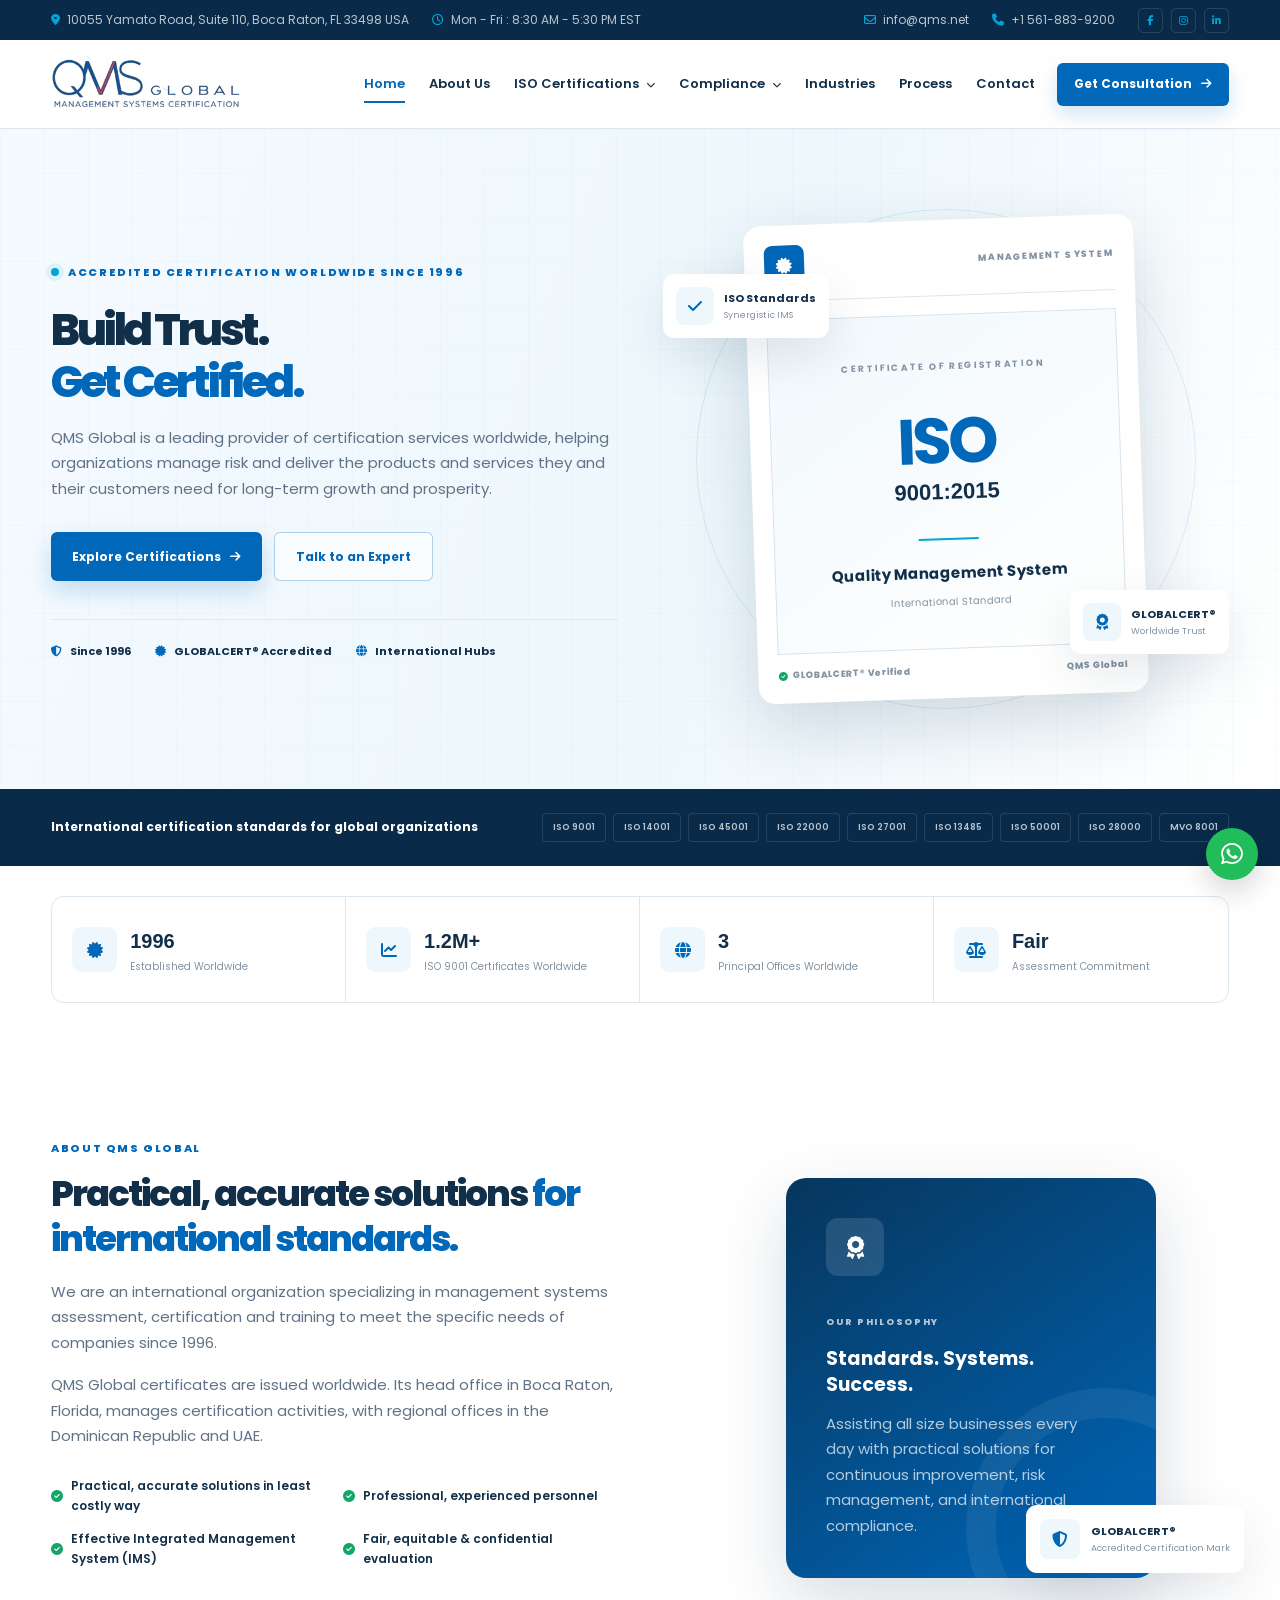
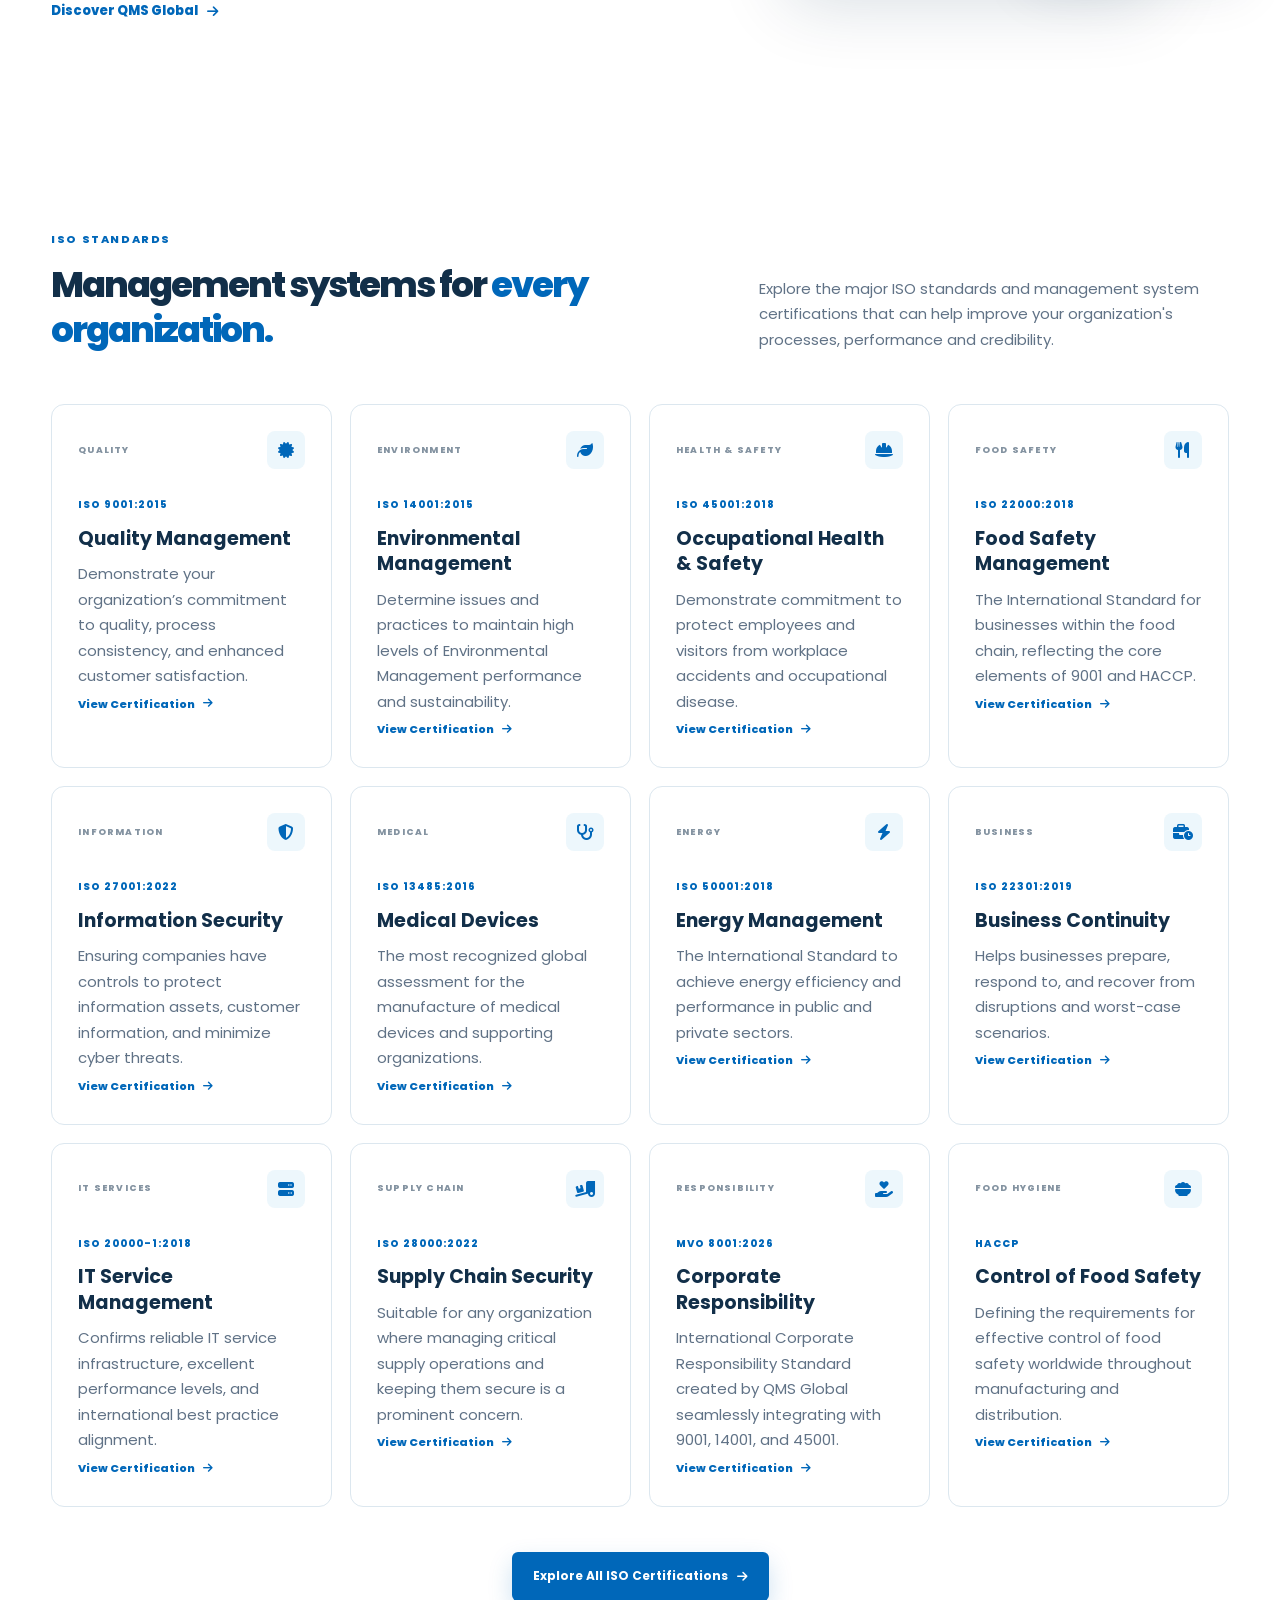
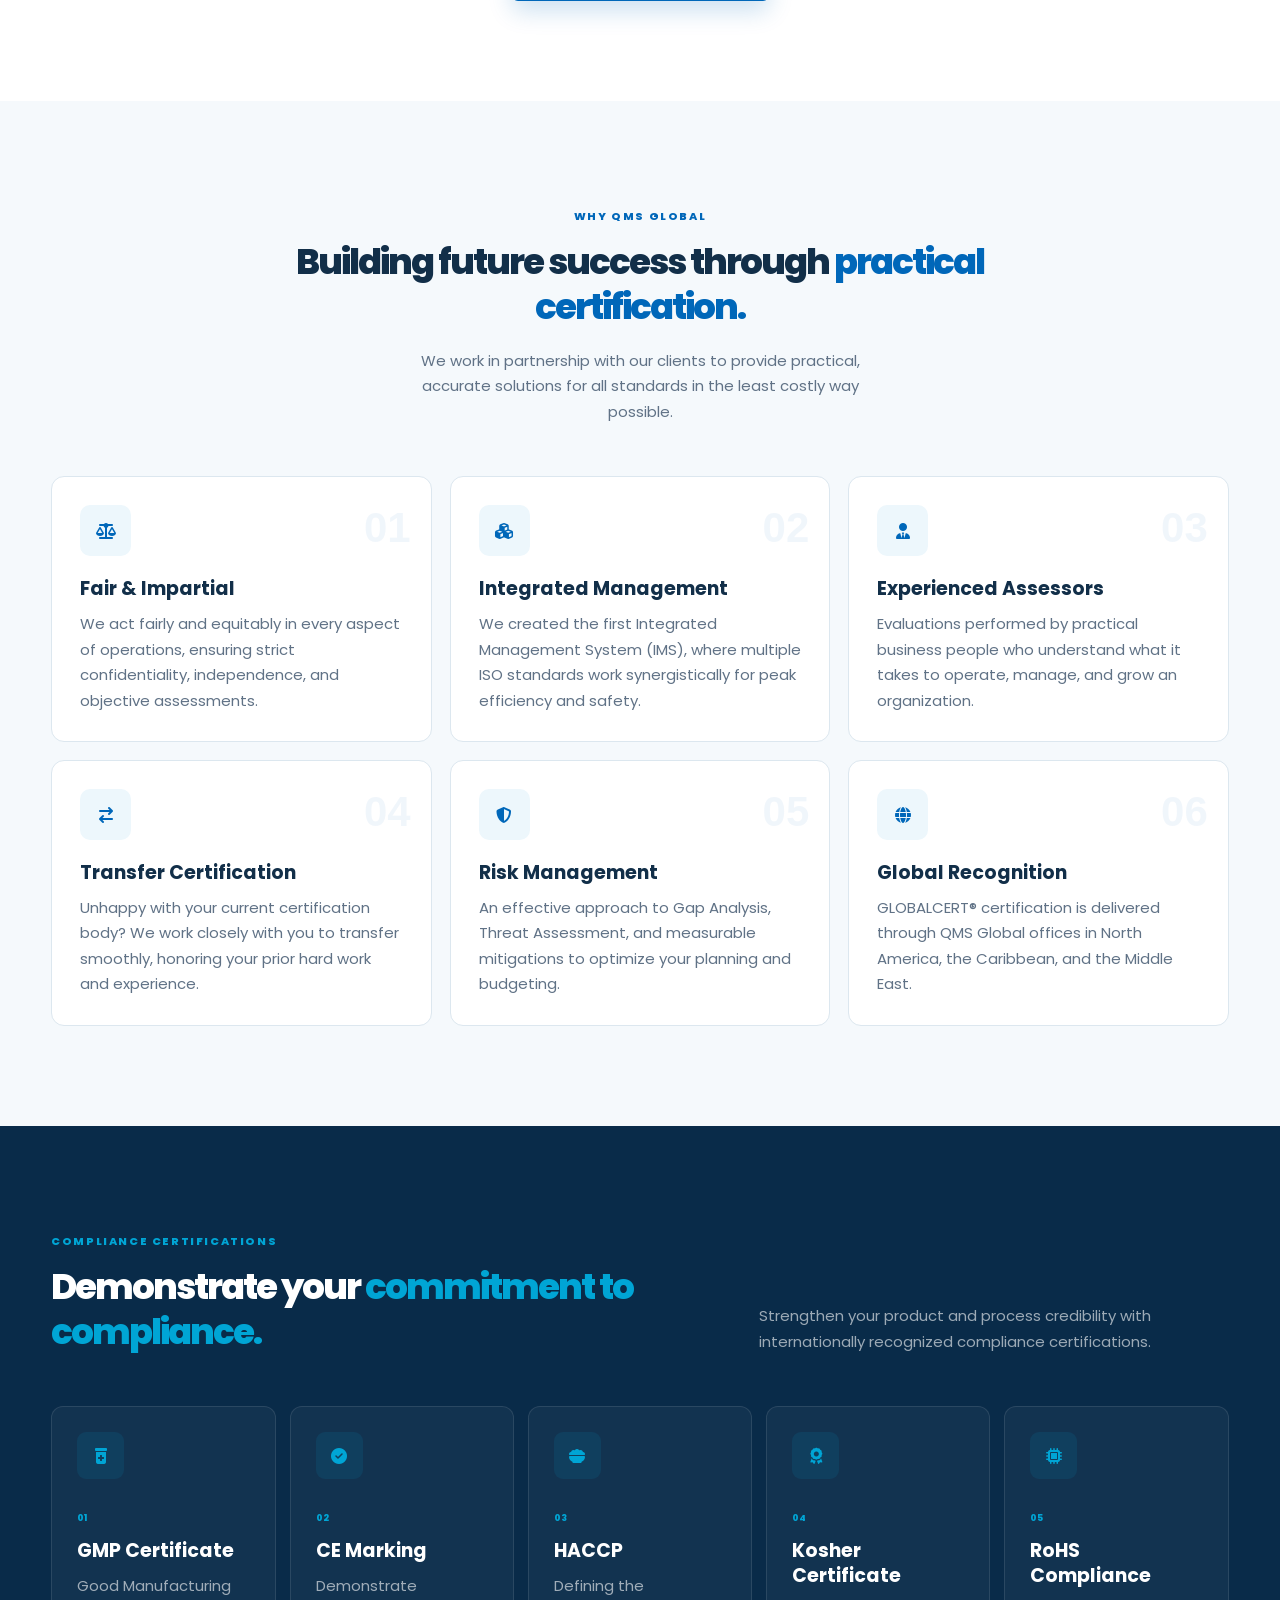
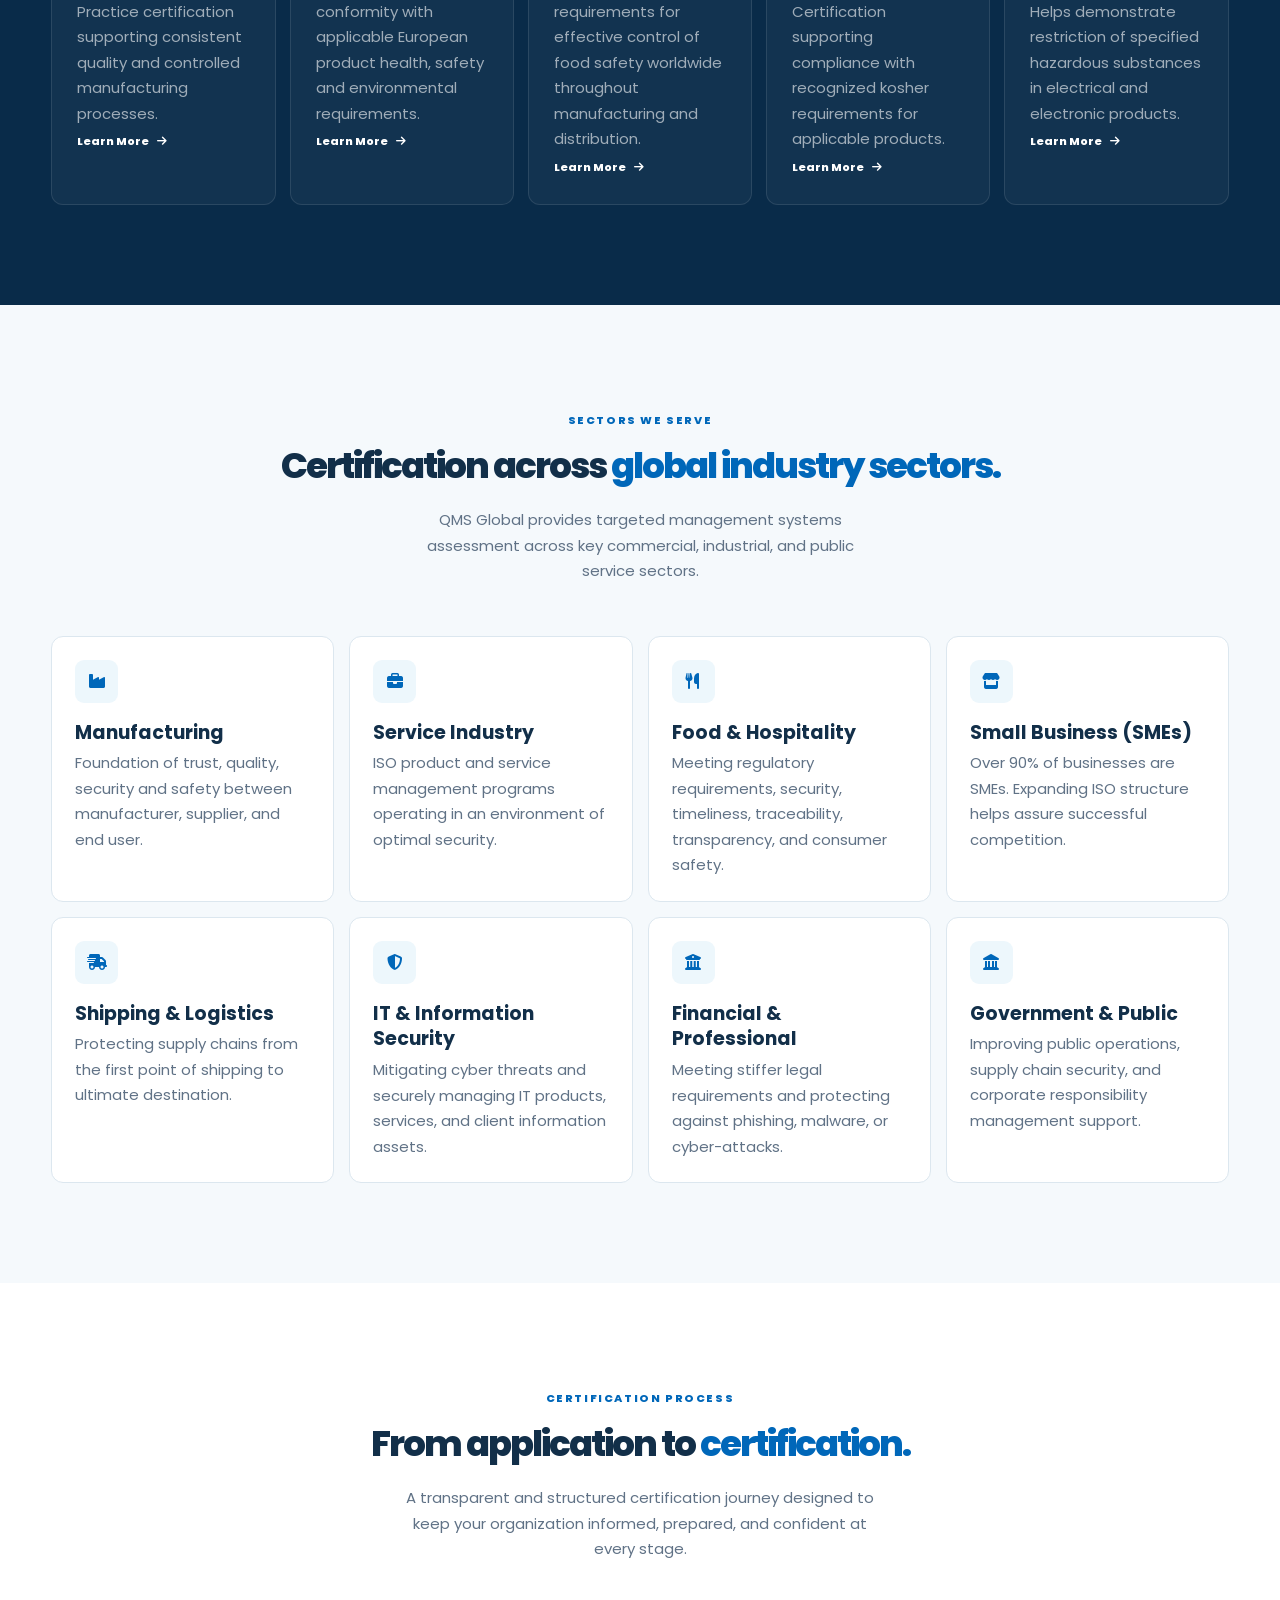
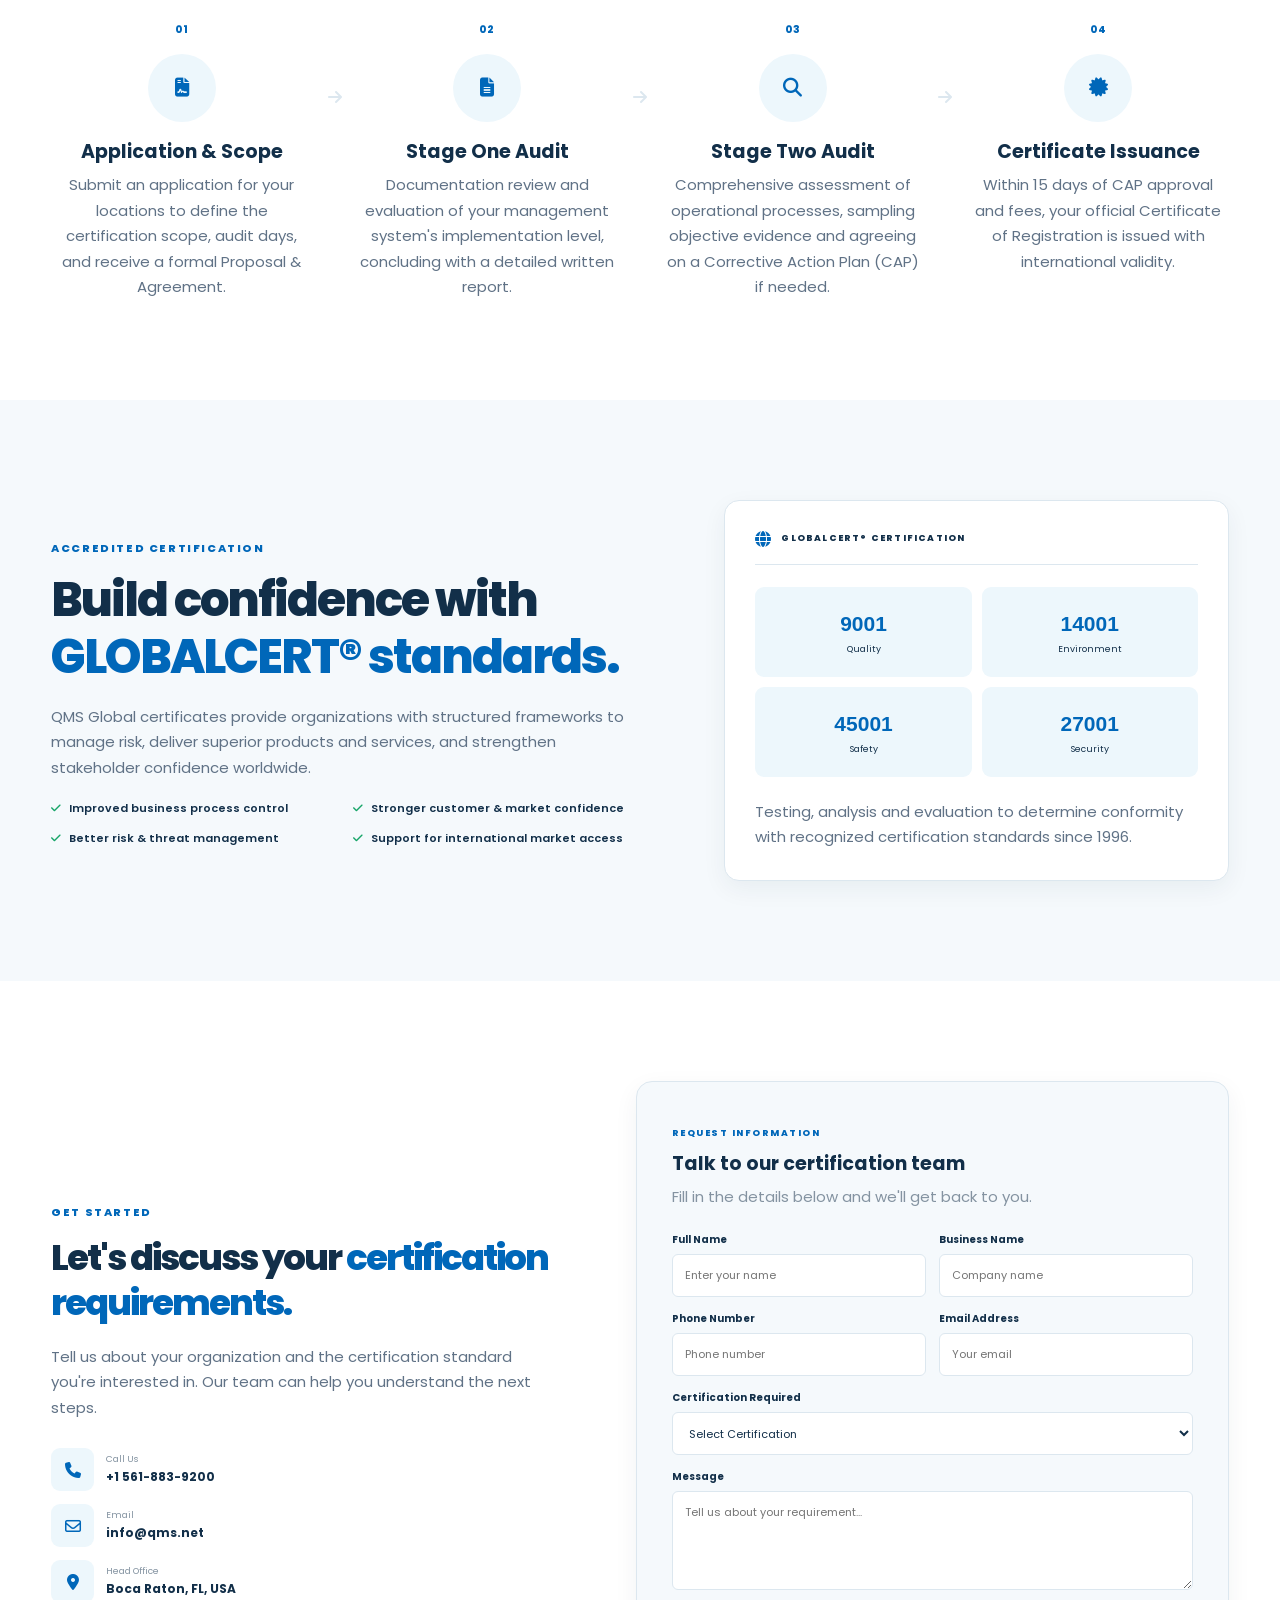
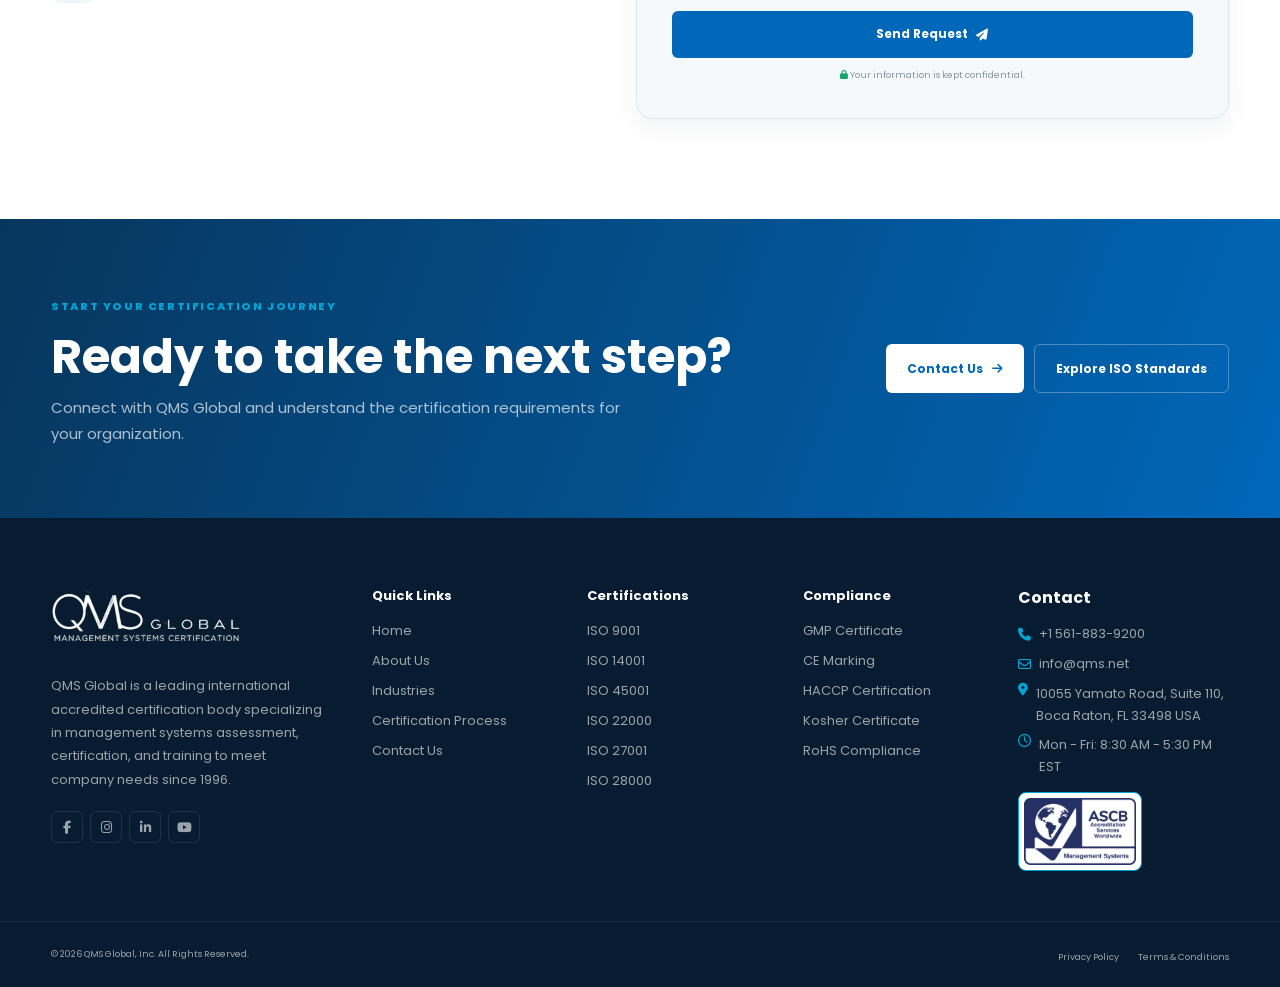
==== commit 2ebb9d87: "update" ====
--- a/index.html
+++ b/index.html
@@ -1,4 +1,4 @@
-<!doctype html>
+﻿<!doctype html>
 <html lang="en">
   <head>
     <meta charset="UTF-8" />
@@ -1583,6 +1583,9 @@
             <i class="fa-regular fa-clock"></i>
             Mon - Fri: 8:30 AM - 5:30 PM EST
           </p>
+          <a class="footer-ascb-link" href="https://www.ascb.com/Statement/35Statement.pdf" target="_blank" rel="noopener noreferrer" aria-label="View ASCB accreditation statement PDF">
+            <img src="images/ASCB.png" alt="ASCB Accreditation Services Worldwide, Management Systems" />
+          </a>
         </div>
       </div>
 
--- a/css/style.css
+++ b/css/style.css
@@ -178,8 +178,8 @@
 }
 
 .brand img {
-  width: 100px;
-  height: 62px;
+  width: 190px;
+  height: 60px;
   object-fit: contain;
   object-position: left center;
 }
@@ -2045,8 +2045,8 @@
 }
 
 .footer-brand img {
-  width: 180px;
-  height: 58px;
+  width: 190px !important;
+  height: 60px;
 
   object-fit: contain;
 
@@ -2060,7 +2060,7 @@
 
   margin-top: 18px;
 
-  font-size: 10px;
+  font-size: 13px;
   line-height: 1.8;
 }
 
@@ -2083,7 +2083,7 @@
   align-items: center;
   justify-content: center;
 
-  font-size: 10px;
+  font-size: 13px;
 
   transition: var(--transition);
 }
@@ -2110,7 +2110,7 @@
 }
 
 .footer-column > a {
-  font-size: 10px;
+  font-size: 13px;
 
   transition: var(--transition);
 }
@@ -2124,6 +2124,11 @@
   display: flex;
   align-items: center;
   gap: 8px;
+  font-size: 13px;
+}
+
+.footer-contact h3 {
+  font-size: 16px;
 }
 
 .footer-contact i {
@@ -2135,8 +2140,31 @@
   align-items: flex-start;
   gap: 8px;
 
-  font-size: 10px;
-  line-height: 1.6;
+  font-size: 13px;
+  line-height: 1.65;
+}
+
+.footer-ascb-link {
+  display: inline-flex;
+  margin-top: 7px;
+  padding: 5px;
+  background: #fff;
+  border: 1px solid var(--cyan);
+  border-radius: 8px;
+
+}
+
+.footer-ascb-link img {
+  display: block;
+  width: 112px;
+  height: auto;
+  border-radius: 4px;
+}
+
+.footer-ascb-link:hover {
+  border-color: var(--blue);
+  box-shadow: 0 5px 16px rgba(0, 165, 213, 0.22);
+
 }
 
 .footer-bottom {
@@ -2377,19 +2405,19 @@
   }
 
   .brand img {
-    width: 90px;
-    height: 55px;
+    width: 190px;
+    height: 60px;
   }
 
   .nav-link,
   .dropdown-toggle {
-    font-size: 11px;
+    font-size: 12px;
     padding: 9px 7px;
   }
 
   .nav-btn {
     min-height: 40px;
-    font-size: 11px;
+    font-size: 12px;
     padding: 0 12px;
   }
 
@@ -2842,8 +2870,8 @@
 
   /* HEADER */
   .brand img {
-    width: 88px;
-    height: 53px;
+    width: 190px;
+    height: 60px;
   }
 
   /* HERO */
@@ -3134,7 +3162,7 @@
   }
 
   .topbar-left span {
-    font-size: 9px;
+    font-size: 10px;
   }
 
   /* HEADER */
@@ -3143,8 +3171,8 @@
   }
 
   .brand img {
-    width: 82px;
-    height: 50px;
+    width: 190px;
+    height: 60px;
   }
 
   .menu-toggle {
@@ -3488,7 +3516,7 @@
   }
 
   .footer-brand img {
-    width: 160px;
+    width: 175px !important;
   }
 
   .footer-company > p {
@@ -3517,13 +3545,13 @@
 
   /* TOPBAR */
   .topbar-left span {
-    font-size: 8px;
+    font-size: 10px;
   }
 
   /* NAV */
   .brand img {
-    width: 76px;
-    height: 47px;
+    width: 175px;
+    height: 55px;
   }
 
   .menu-toggle {
@@ -3739,7 +3767,7 @@
   }
 
   .topbar-left span {
-    font-size: 7px;
+    font-size: 10px;
   }
 
   .navbar {
@@ -3747,8 +3775,8 @@
   }
 
   .brand img {
-    width: 70px;
-    height: 43px;
+    width: 175px;
+    height: 55px;
   }
 
   .menu-toggle {
@@ -3936,6 +3964,15 @@
   .footer-contact p {
     font-size: 9px;
   }
+
+  .footer-contact h3 {
+    font-size: 14px;
+  }
+
+  .footer-contact a,
+  .footer-contact p {
+    font-size: 12px;
+  }
 }
 
 /* =========================================================
@@ -3956,8 +3993,8 @@
   }
 
   .brand img {
-    width: 65px;
-    height: 40px;
+    width: 155px;
+    height: 48px;
   }
 
   .menu-toggle {
@@ -4267,7 +4304,7 @@
   }
 
   .footer-brand img {
-    width: 140px;
+    width: 155px !important;
   }
 
   .footer-company > p {
@@ -4281,6 +4318,15 @@
   .footer-column > a,
   .footer-contact p {
     font-size: 8px;
+  }
+
+  .footer-contact h3 {
+    font-size: 12px;
+  }
+
+  .footer-contact a,
+  .footer-contact p {
+    font-size: 11px;
   }
 
   .footer-social a {
@@ -4316,8 +4362,8 @@
   }
 
   .brand img {
-    width: 58px;
-    height: 36px;
+    width: 125px;
+    height: 40px;
   }
 
   .menu-toggle {
@@ -4444,7 +4490,7 @@
   }
 
   .footer-brand img {
-    width: 120px;
+    width: 125px !important;
   }
 }
 
@@ -4488,3 +4534,186 @@
     transition-duration: 0.01ms !important;
   }
 }
+
+/* Consistent, medium-sized content typography across all pages */
+section h1,
+section .about-page-hero h1,
+section .contact-hero h1,
+section .compliance-page-hero h1,
+section .industries-hero h1,
+section .iso-page-hero h1,
+section .process-hero h1 {
+  font-size: clamp(34px, 3.5vw, 44px) !important;
+  line-height: 1.18;
+}
+
+section .section-heading h2,
+section .cta h2,
+section .about-content h2,
+section .recognition h2,
+section .consultation-content h2,
+section .about-page-content h2,
+section .about-why-content h2,
+section .about-page-cta h2,
+section .contact-intro-heading h2,
+section .contact-details h2,
+section .location-heading h2,
+section .support-content h2,
+section .compliance-overview-content h2,
+section .compliance-requirements-content h2,
+section .compliance-page-cta h2,
+section .industries-intro-content h2,
+section .industries-why-content h2,
+section .industries-cta h2,
+section .iso-overview-content h2,
+section .iso-requirements-content h2,
+section .iso-page-cta h2,
+section .process-intro-content h2,
+section .process-preparation-content h2,
+section .process-cta h2 {
+  font-size: clamp(28px, 2.8vw, 36px) !important;
+  line-height: 1.25;
+}
+
+section h3:not(.iso-certificate-body h3):not(.compliance-certificate-body h3) {
+  font-size: 19px !important;
+  line-height: 1.35;
+}
+
+section p:not(.form-note):not(.form-error) {
+  font-size: 15px !important;
+  line-height: 1.7;
+}
+
+@media (max-width: 768px) {
+  section h1,
+  section .about-page-hero h1,
+  section .contact-hero h1,
+  section .compliance-page-hero h1,
+  section .industries-hero h1,
+  section .iso-page-hero h1,
+  section .process-hero h1 {
+    font-size: clamp(32px, 6vw, 38px) !important;
+  }
+
+  section .section-heading h2,
+  section .cta h2,
+  section .about-content h2,
+  section .recognition h2,
+  section .consultation-content h2,
+  section .about-page-content h2,
+  section .about-why-content h2,
+  section .about-page-cta h2,
+  section .contact-intro-heading h2,
+  section .contact-details h2,
+  section .location-heading h2,
+  section .support-content h2,
+  section .compliance-overview-content h2,
+  section .compliance-requirements-content h2,
+  section .compliance-page-cta h2,
+  section .industries-intro-content h2,
+  section .industries-why-content h2,
+  section .industries-cta h2,
+  section .iso-overview-content h2,
+  section .iso-requirements-content h2,
+  section .iso-page-cta h2,
+  section .process-intro-content h2,
+  section .process-preparation-content h2,
+  section .process-cta h2 {
+    font-size: 31px !important;
+  }
+
+  section p:not(.form-note):not(.form-error) {
+    font-size: 14px !important;
+  }
+}
+
+@media (max-width: 480px) {
+  section h1,
+  section .about-page-hero h1,
+  section .contact-hero h1,
+  section .compliance-page-hero h1,
+  section .industries-hero h1,
+  section .iso-page-hero h1,
+  section .process-hero h1 {
+    font-size: 32px !important;
+  }
+
+  section .section-heading h2,
+  section .cta h2,
+  section .about-content h2,
+  section .recognition h2,
+  section .consultation-content h2,
+  section .about-page-content h2,
+  section .about-why-content h2,
+  section .about-page-cta h2,
+  section .contact-intro-heading h2,
+  section .contact-details h2,
+  section .location-heading h2,
+  section .support-content h2,
+  section .compliance-overview-content h2,
+  section .compliance-requirements-content h2,
+  section .compliance-page-cta h2,
+  section .industries-intro-content h2,
+  section .industries-why-content h2,
+  section .industries-cta h2,
+  section .iso-overview-content h2,
+  section .iso-requirements-content h2,
+  section .iso-page-cta h2,
+  section .process-intro-content h2,
+  section .process-preparation-content h2,
+  section .process-cta h2 {
+    font-size: 28px !important;
+  }
+
+  section h3:not(.iso-certificate-body h3):not(.compliance-certificate-body h3) {
+    font-size: 18px !important;
+  }
+
+  section p:not(.form-note):not(.form-error) {
+    font-size: 14px !important;
+  }
+}
+
+@media (max-width: 380px) {
+  section h1,
+  section .about-page-hero h1,
+  section .contact-hero h1,
+  section .compliance-page-hero h1,
+  section .industries-hero h1,
+  section .iso-page-hero h1,
+  section .process-hero h1 {
+    font-size: 30px !important;
+  }
+
+  section .section-heading h2,
+  section .cta h2,
+  section .about-content h2,
+  section .recognition h2,
+  section .consultation-content h2,
+  section .about-page-content h2,
+  section .about-why-content h2,
+  section .about-page-cta h2,
+  section .contact-intro-heading h2,
+  section .contact-details h2,
+  section .location-heading h2,
+  section .support-content h2,
+  section .compliance-overview-content h2,
+  section .compliance-requirements-content h2,
+  section .compliance-page-cta h2,
+  section .industries-intro-content h2,
+  section .industries-why-content h2,
+  section .industries-cta h2,
+  section .iso-overview-content h2,
+  section .iso-requirements-content h2,
+  section .iso-page-cta h2,
+  section .process-intro-content h2,
+  section .process-preparation-content h2,
+  section .process-cta h2 {
+    font-size: 26px !important;
+  }
+
+  section p:not(.form-note):not(.form-error) {
+    font-size: 13px !important;
+  }
+}
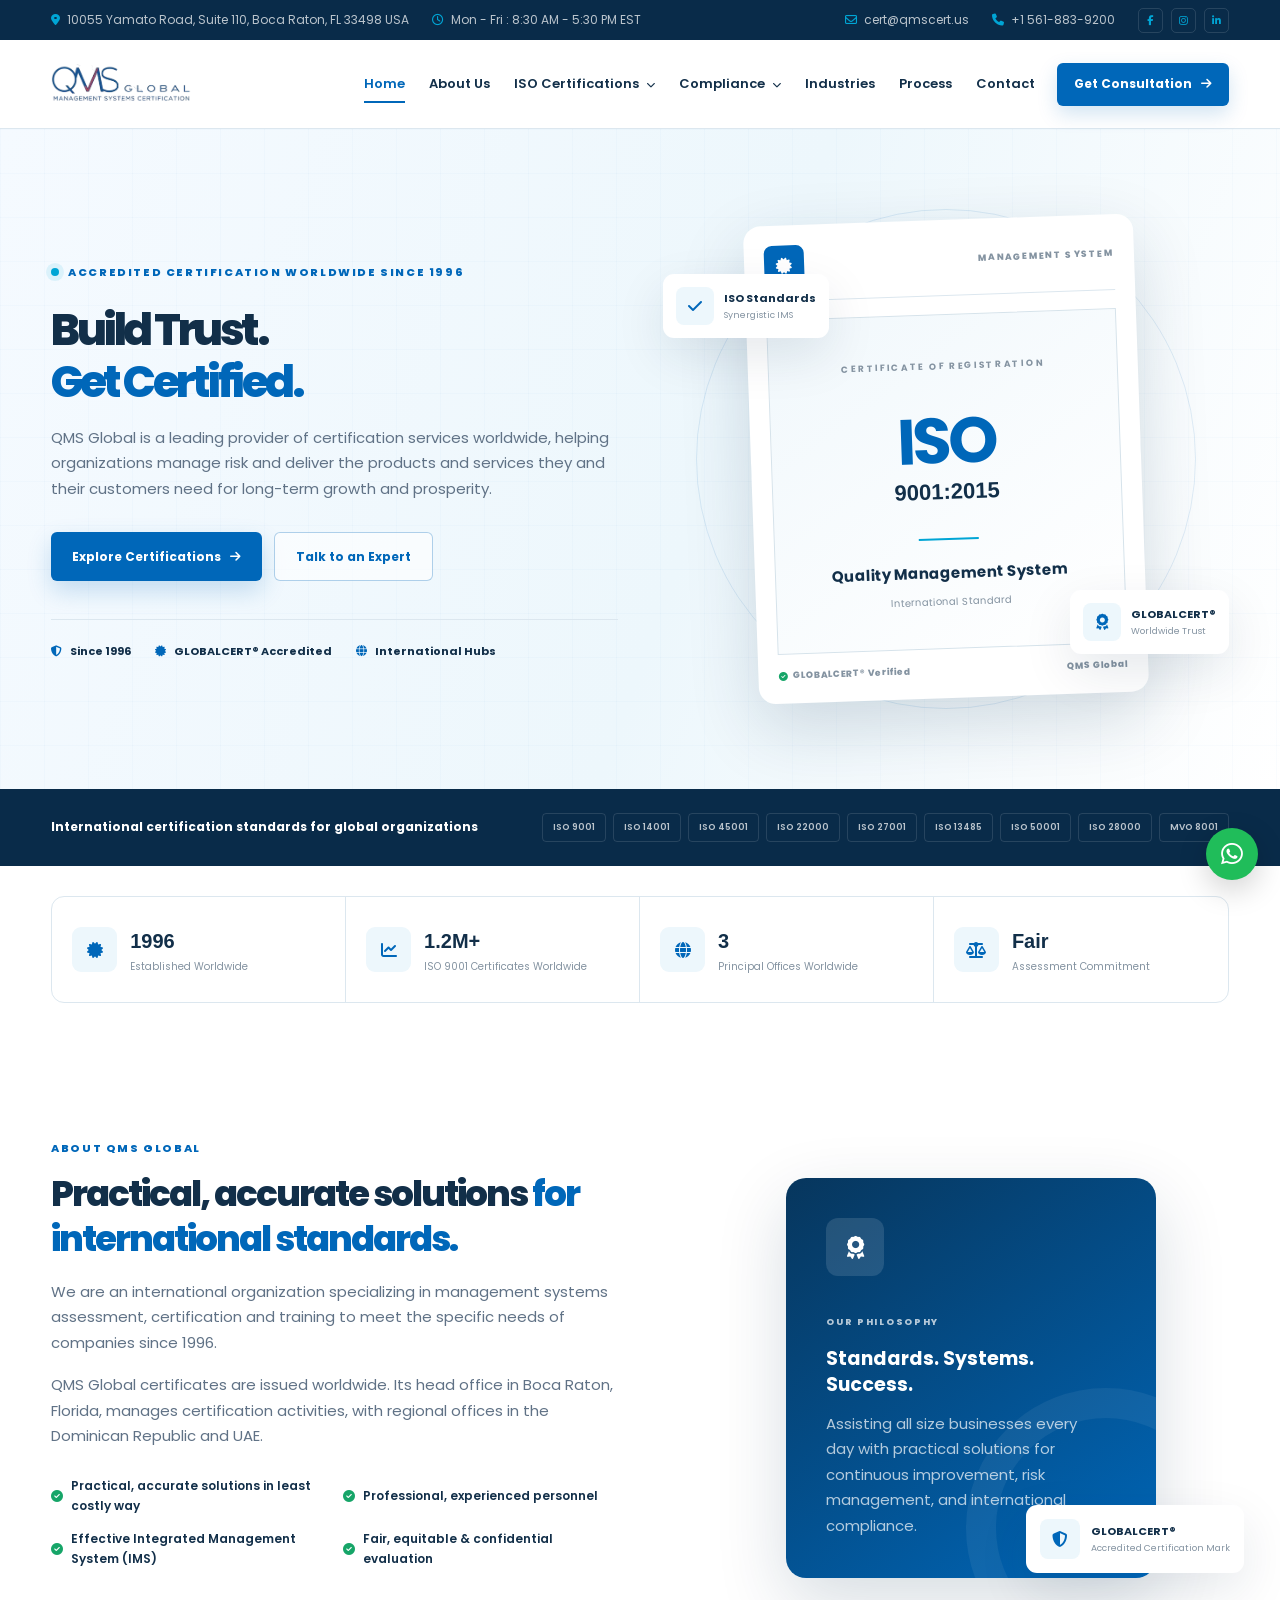
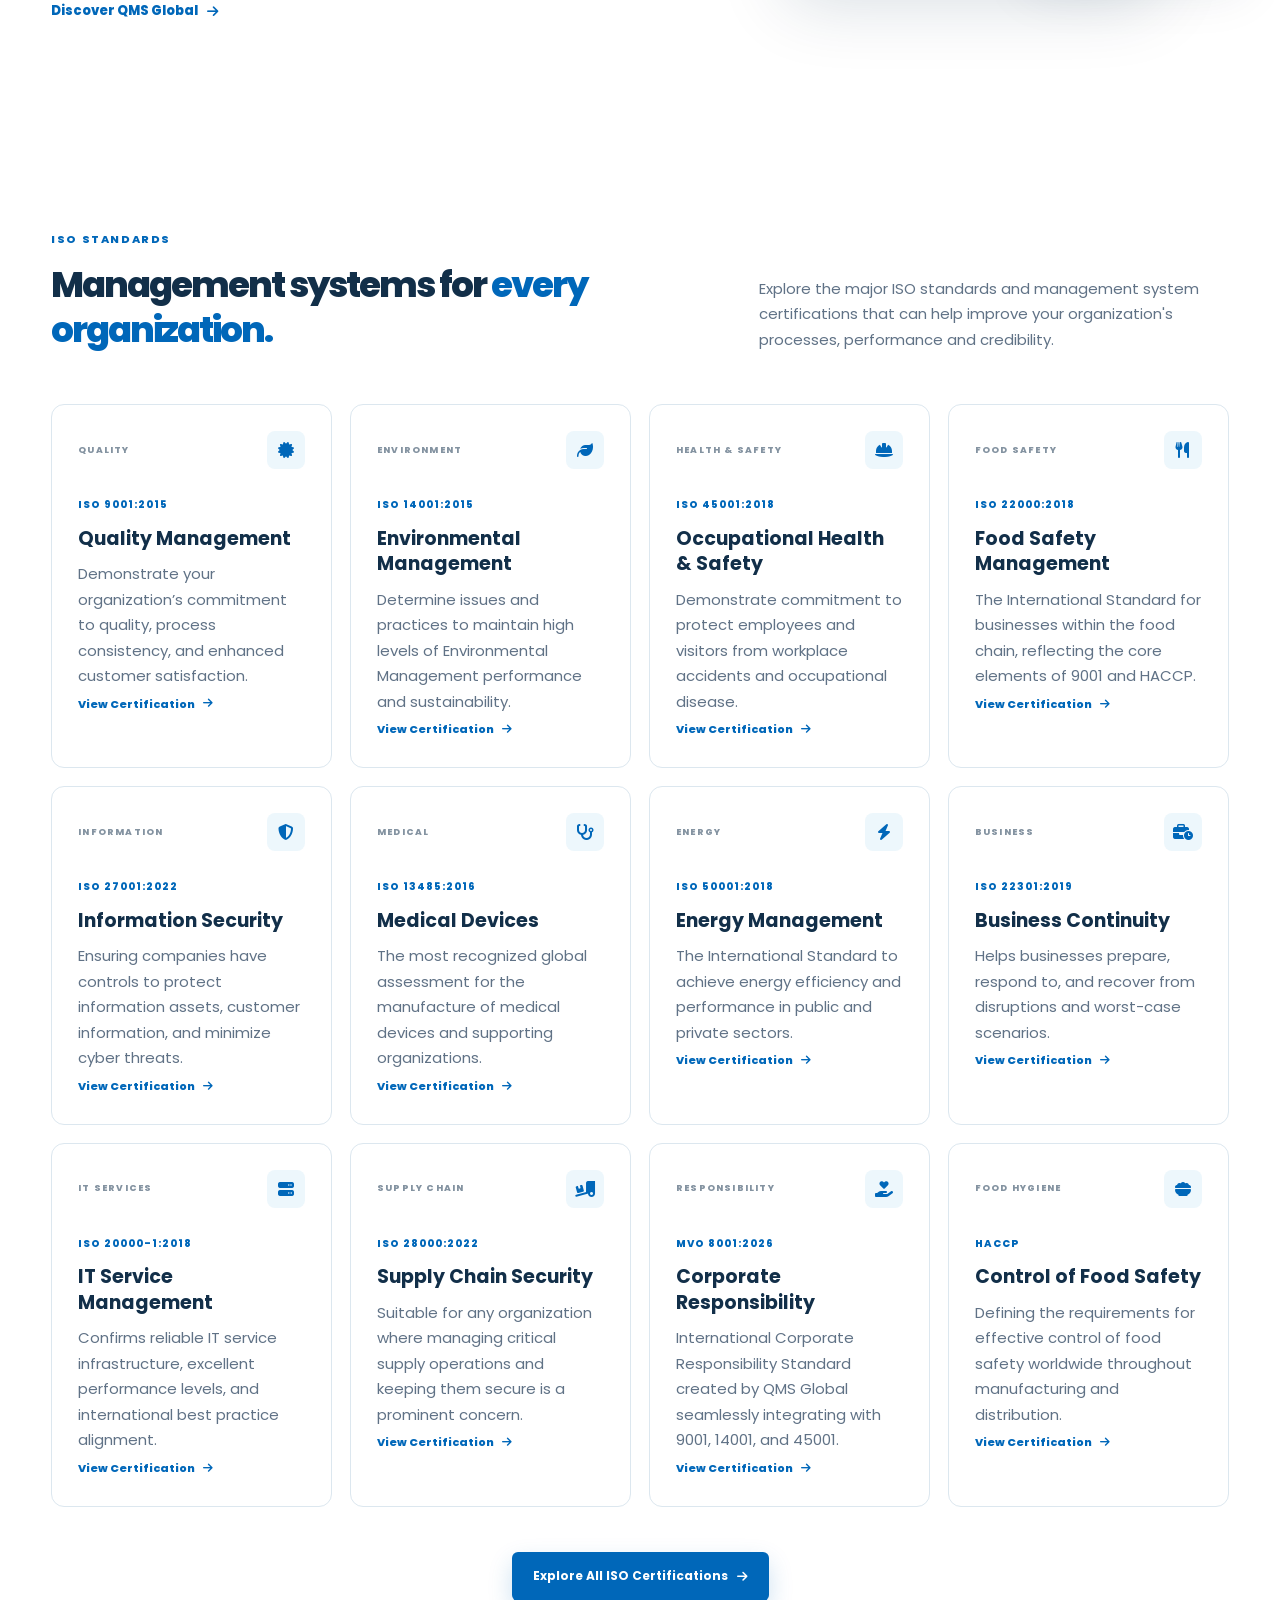
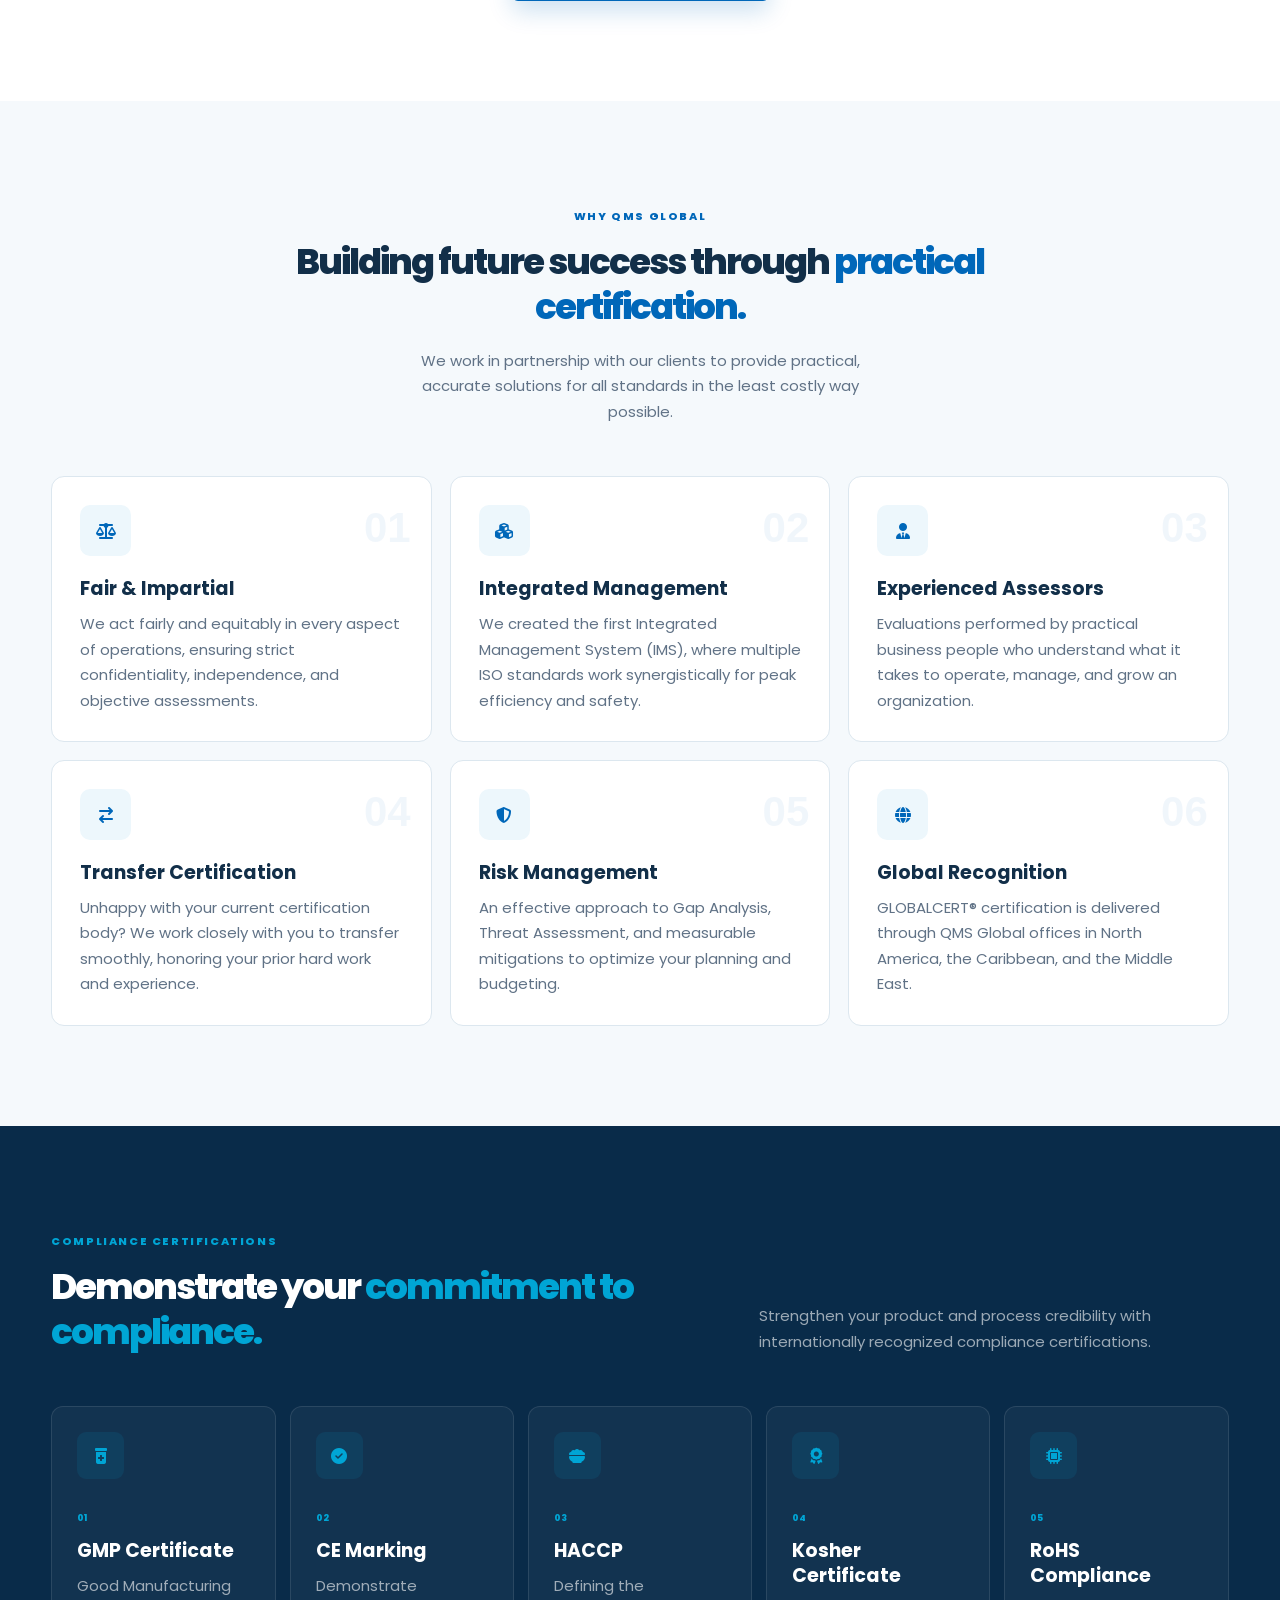
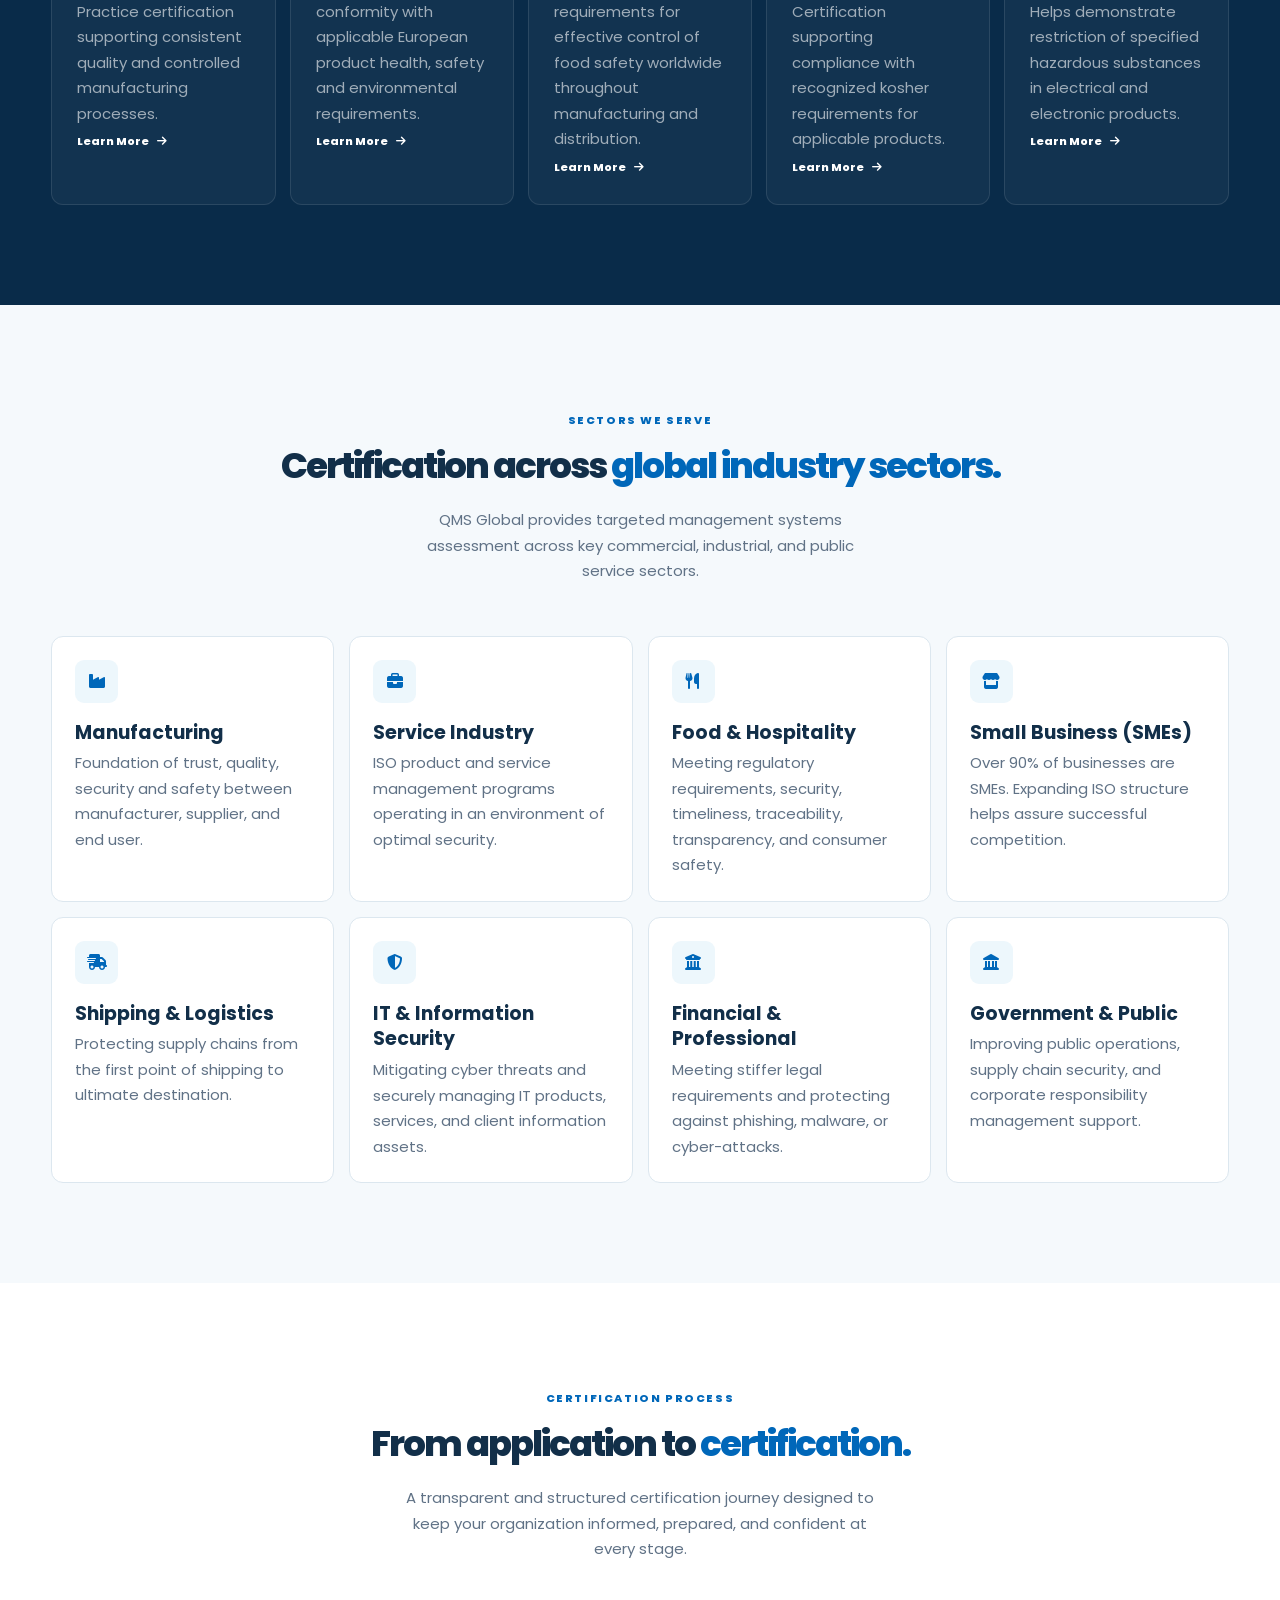
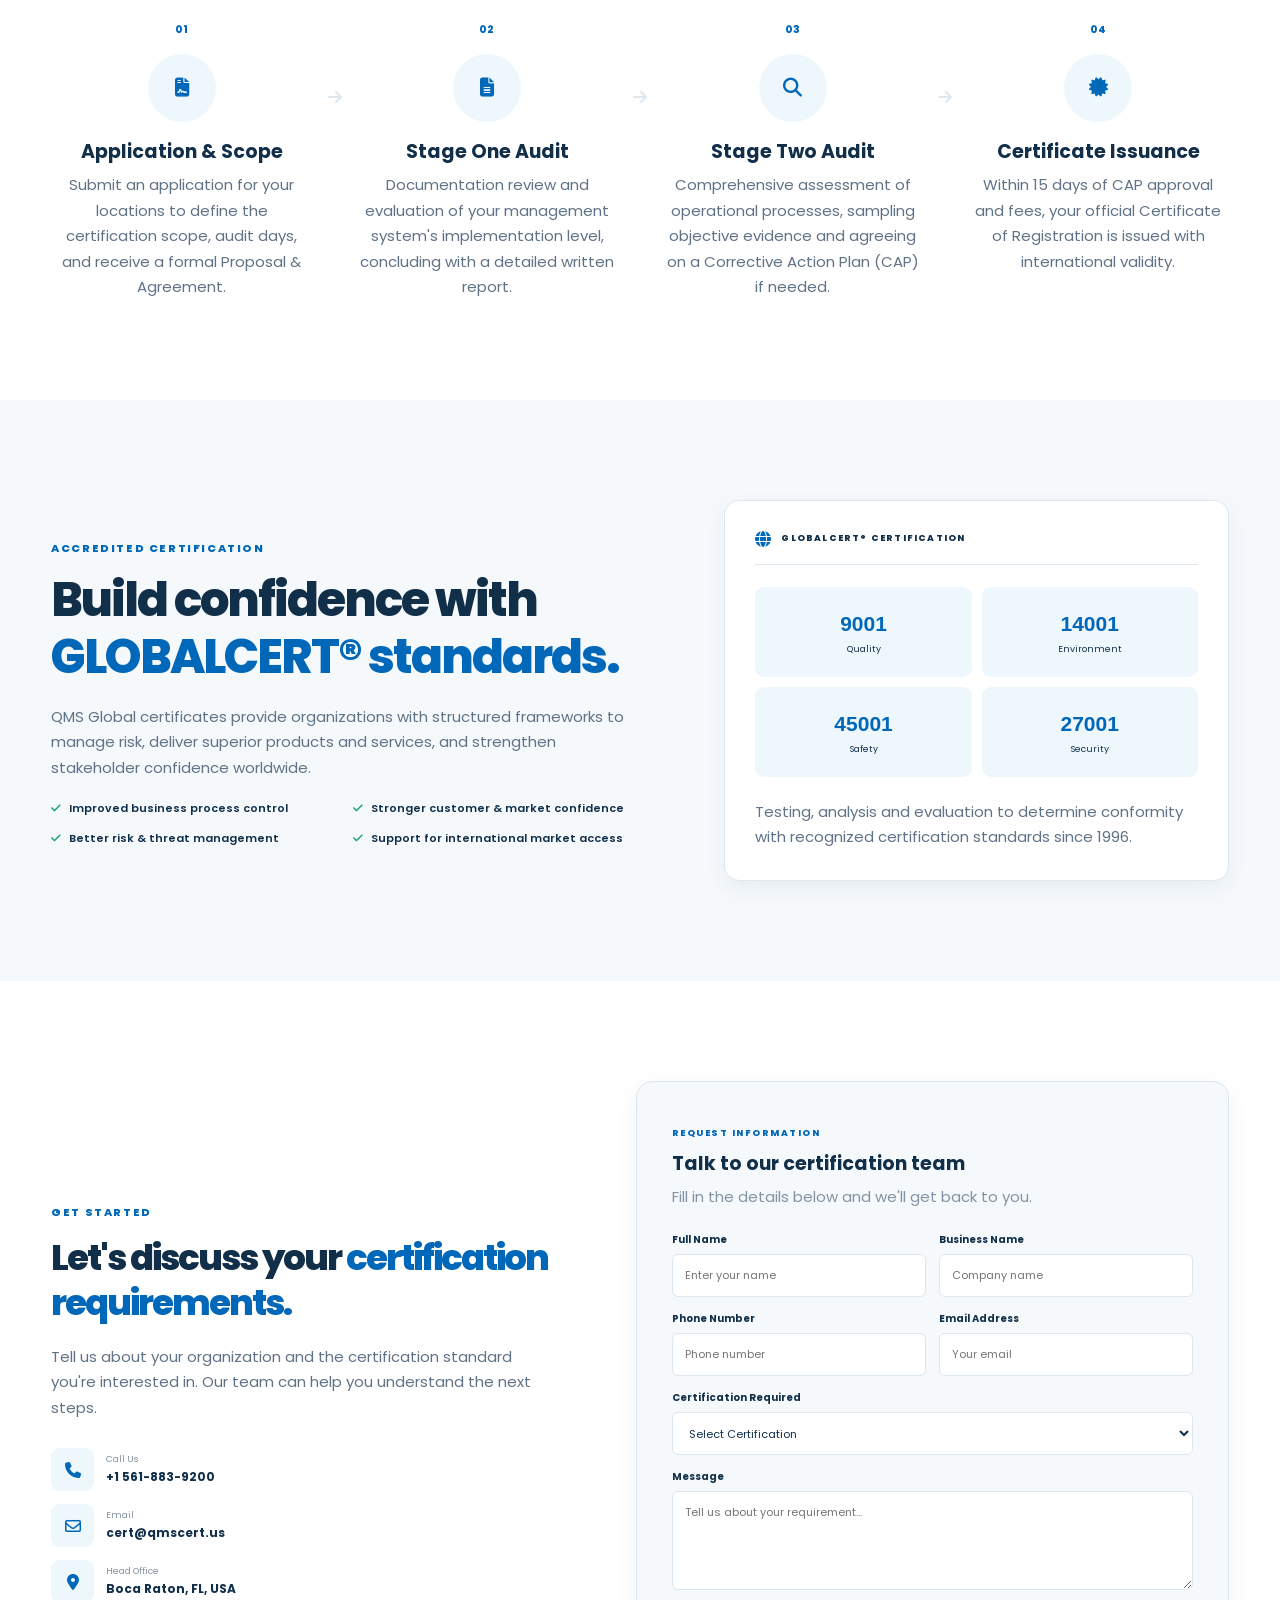
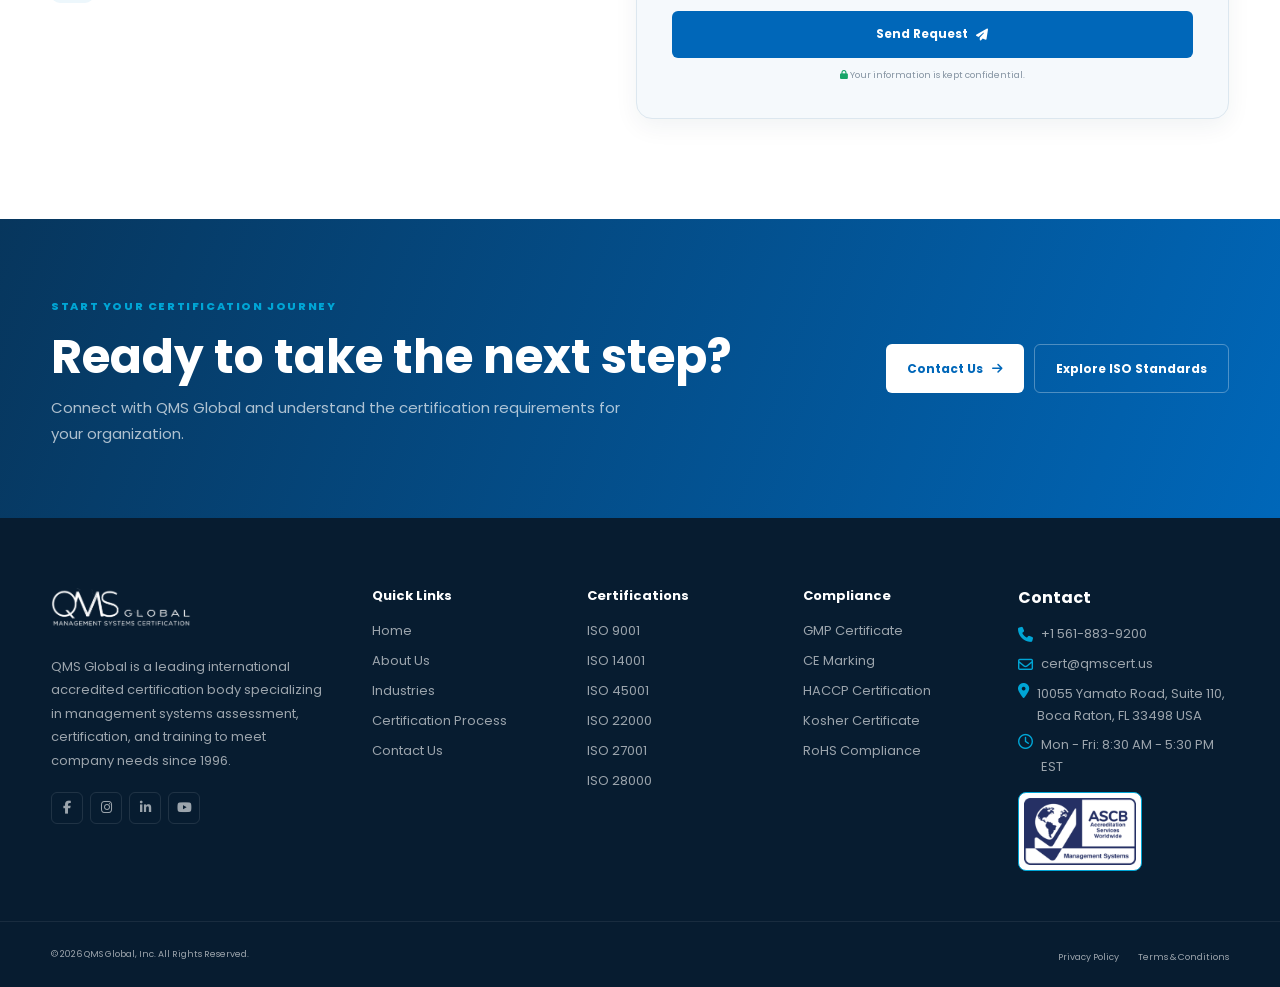
==== commit a4ac8df5: "update" ====
--- a/index.html
+++ b/index.html
@@ -1,4 +1,4 @@
-﻿<!doctype html>
+<!doctype html>
 <html lang="en">
   <head>
     <meta charset="UTF-8" />
@@ -50,9 +50,9 @@
         </div>
 
         <div class="topbar-right">
-          <a href="mailto:info@qms.net">
+          <a href="mailto:cert@qmscert.us">
             <i class="fa-regular fa-envelope"></i>
-            info@qms.net
+            cert@qmscert.us
           </a>
 
           <a href="tel:+15618839200">
@@ -1329,7 +1329,7 @@
 
               <div>
                 <small>Email</small>
-                <strong>info@qms.net</strong>
+                <strong>cert@qmscert.us</strong>
               </div>
             </div>
 
@@ -1569,9 +1569,9 @@
             +1 561-883-9200
           </a>
 
-          <a href="mailto:info@qms.net">
+          <a href="mailto:cert@qmscert.us">
             <i class="fa-regular fa-envelope"></i>
-            info@qms.net
+            cert@qmscert.us
           </a>
 
           <p>
--- a/css/style.css
+++ b/css/style.css
@@ -1,5 +1,7 @@
 
 @import url('https://fonts.googleapis.com/css2?family=Poppins:wght@300;400;500;600;700;800&display=swap');
+
+/* Inactive reference palette: --qms-primary: #063B63; --qms-accent: #E13B45; --qms-text: #111827; --qms-background: #FFFFFF; --qms-muted: #64748B. Previous site colors are active below. */
 
 :root {
   --blue: #0067b9;
@@ -153,7 +155,8 @@
 ========================================================= */
 
 .header {
-  position: relative;
+  position: sticky;
+  top: 0;
   z-index: 1000;
   background: var(--white);
   border-bottom: 1px solid var(--border);
@@ -178,8 +181,8 @@
 }
 
 .brand img {
-  width: 190px;
-  height: 60px;
+  width: 160px;
+  height: 52px;
   object-fit: contain;
   object-position: left center;
 }
@@ -2045,8 +2048,8 @@
 }
 
 .footer-brand img {
-  width: 190px !important;
-  height: 60px;
+  width: 160px !important;
+  height: 52px;
 
   object-fit: contain;
 
@@ -2133,6 +2136,8 @@
 
 .footer-contact i {
   color: var(--cyan);
+  font-size: 15px;
+  flex-shrink: 0;
 }
 
 .footer-contact p {
@@ -2405,8 +2410,8 @@
   }
 
   .brand img {
-    width: 190px;
-    height: 60px;
+    width: 160px;
+    height: 52px;
   }
 
   .nav-link,
@@ -2870,8 +2875,8 @@
 
   /* HEADER */
   .brand img {
-    width: 190px;
-    height: 60px;
+    width: 160px;
+    height: 52px;
   }
 
   /* HERO */
@@ -3171,8 +3176,8 @@
   }
 
   .brand img {
-    width: 190px;
-    height: 60px;
+    width: 160px;
+    height: 52px;
   }
 
   .menu-toggle {
@@ -3516,7 +3521,7 @@
   }
 
   .footer-brand img {
-    width: 175px !important;
+    width: 145px !important;
   }
 
   .footer-company > p {
@@ -3550,8 +3555,8 @@
 
   /* NAV */
   .brand img {
-    width: 175px;
-    height: 55px;
+    width: 145px;
+    height: 48px;
   }
 
   .menu-toggle {
@@ -3775,8 +3780,8 @@
   }
 
   .brand img {
-    width: 175px;
-    height: 55px;
+    width: 145px;
+    height: 48px;
   }
 
   .menu-toggle {
@@ -3993,8 +3998,8 @@
   }
 
   .brand img {
-    width: 155px;
-    height: 48px;
+    width: 125px;
+    height: 42px;
   }
 
   .menu-toggle {
@@ -4304,7 +4309,7 @@
   }
 
   .footer-brand img {
-    width: 155px !important;
+    width: 125px !important;
   }
 
   .footer-company > p {
@@ -4362,8 +4367,8 @@
   }
 
   .brand img {
-    width: 125px;
-    height: 40px;
+    width: 110px;
+    height: 38px;
   }
 
   .menu-toggle {
@@ -4490,7 +4495,7 @@
   }
 
   .footer-brand img {
-    width: 125px !important;
+    width: 110px !important;
   }
 }
 
@@ -4717,3 +4722,14 @@
     font-size: 13px !important;
   }
 }
+
+/* Keep QMS logos consistently 140px wide across all pages */
+.brand img {
+  width: 140px !important;
+  height: auto !important;
+}
+.footer-brand img {
+  width: 140px !important;
+  height: auto !important;
+}
+
